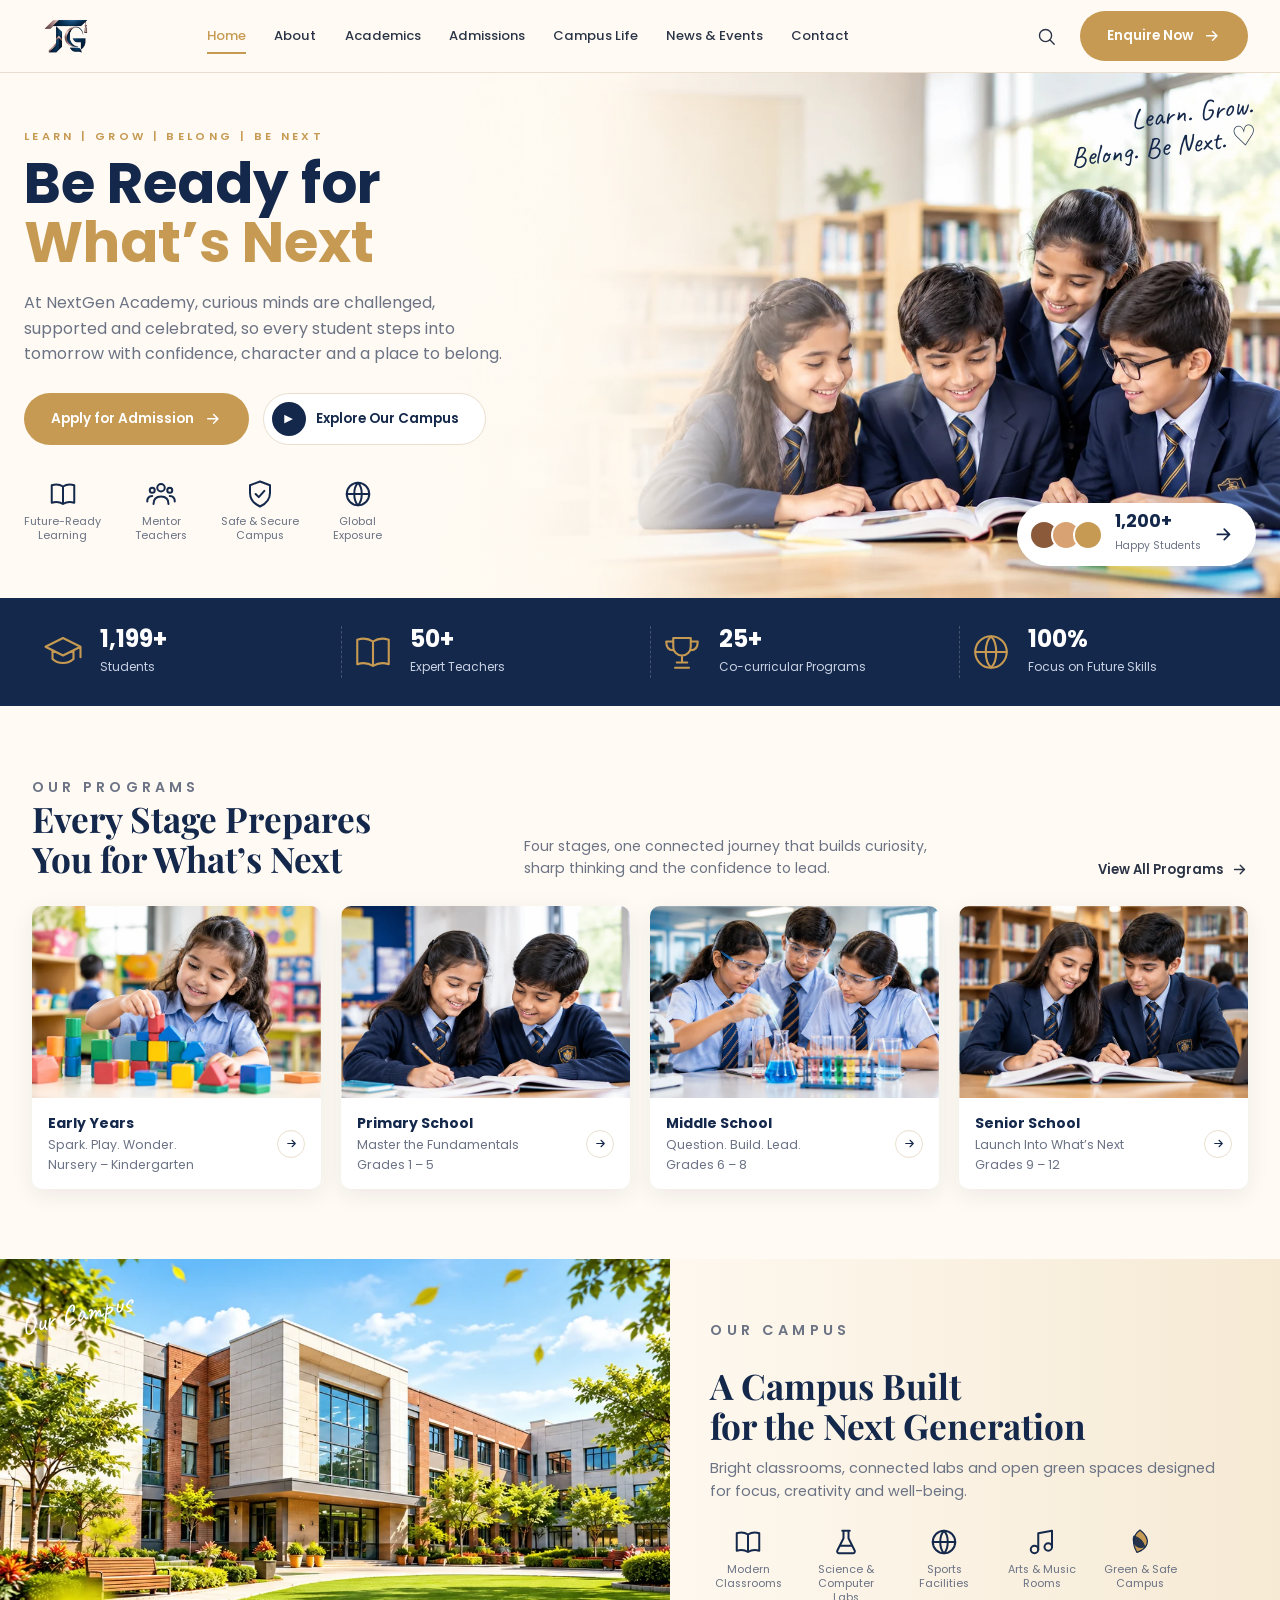
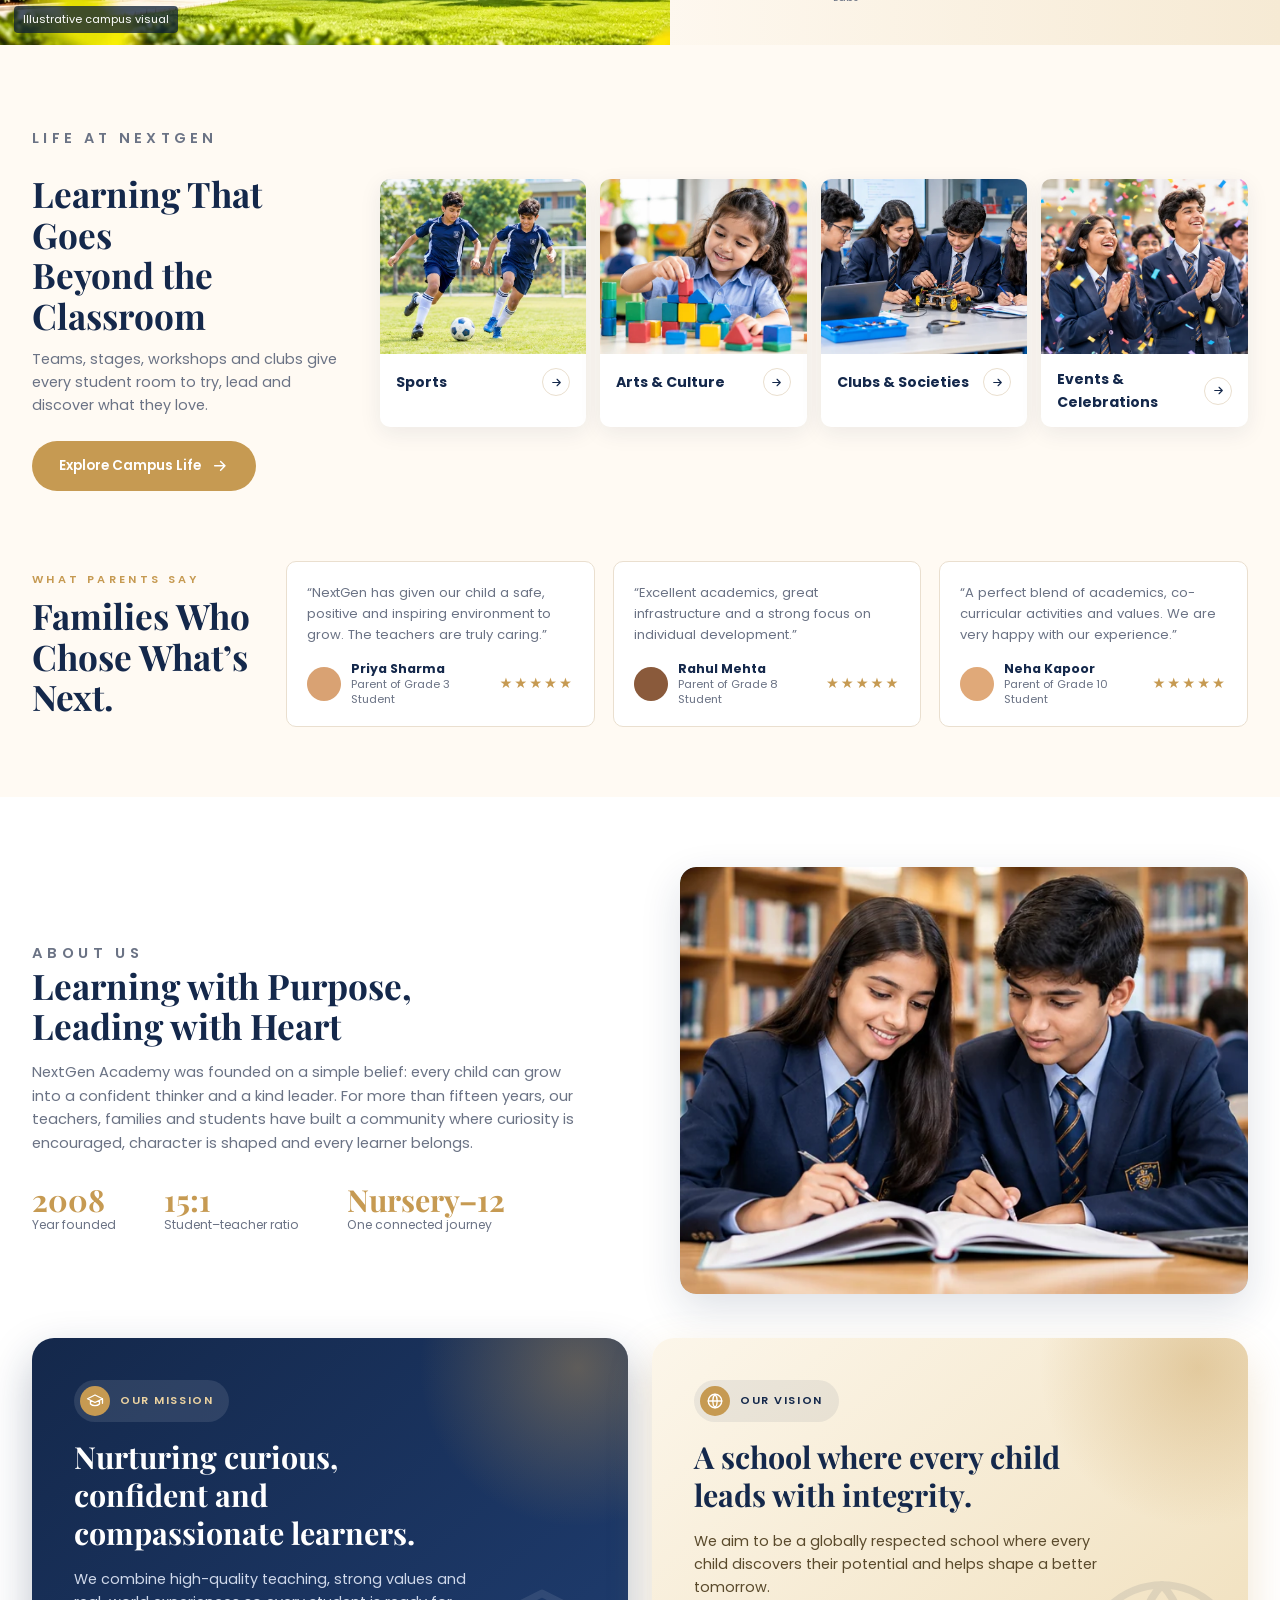
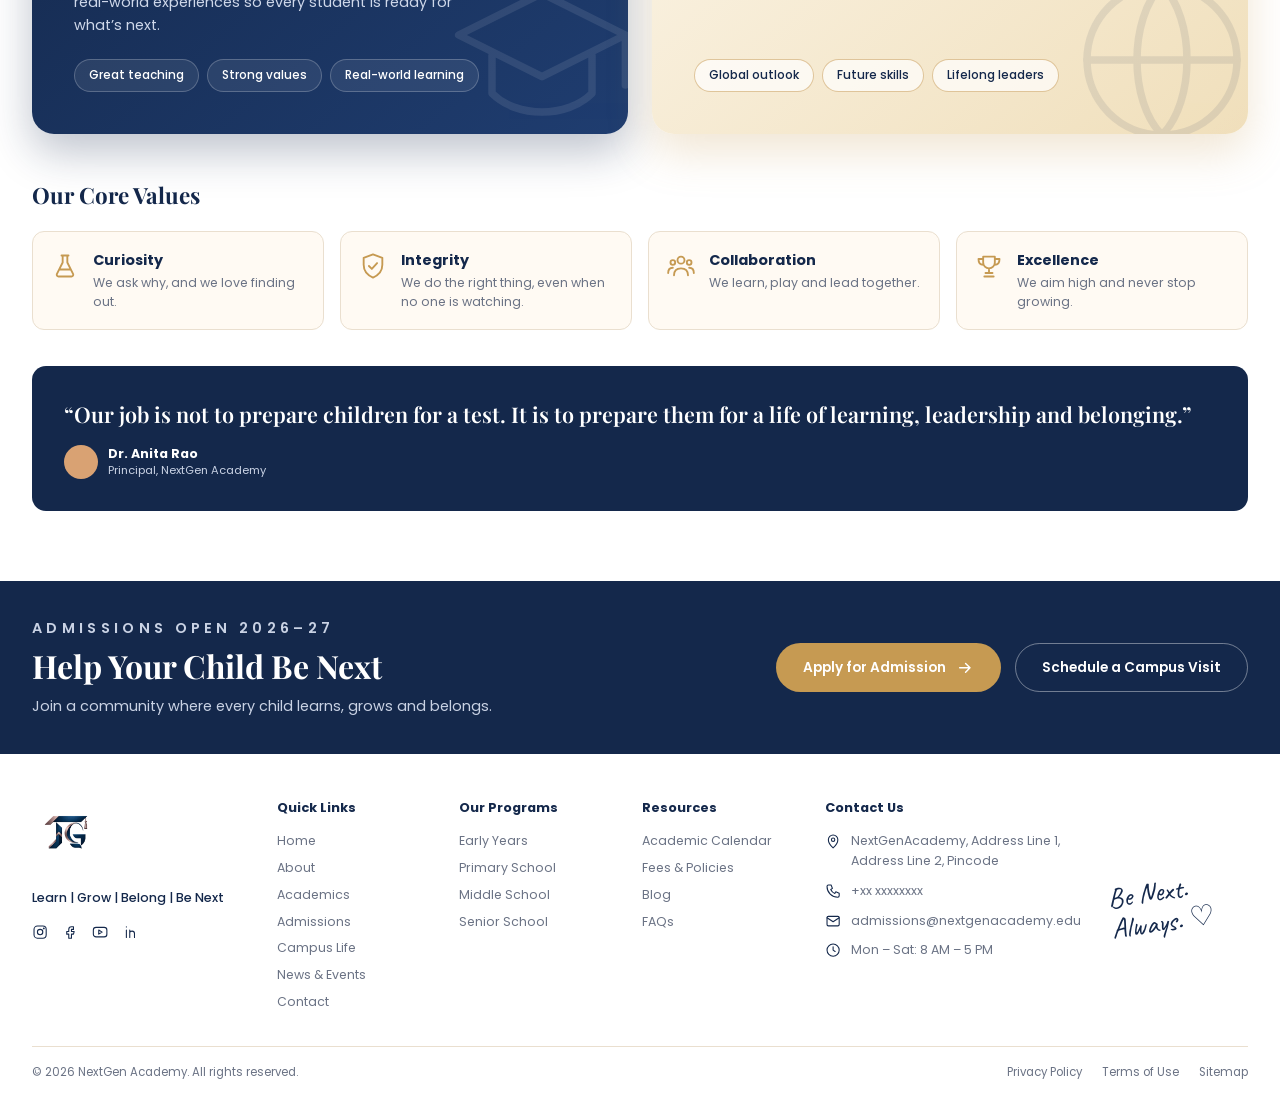
==== index.html @ 872a0e98 "new version" ====
<!DOCTYPE html>

<html lang="en">

<head>
    <meta charset="utf-8" />
    <meta content="width=device-width, initial-scale=1, viewport-fit=cover" name="viewport" />
    <title>NextGen Academy | Academic Programs & Admissions</title>
    <meta name="description"
        content="Discover NextGen Academy’s learning approach, academic programs, student activities and admissions information." />
    <meta name="robots" content="index,follow,max-image-preview:large" />
    <meta name="theme-color" content="#102849" />
    <meta property="og:type" content="website" />
    <meta property="og:title" content="NextGen Academy | Learn, Grow, Belong" />
    <meta property="og:description"
        content="Explore academic programs, campus life and admissions at NextGen Academy." />
    <meta property="og:image" content="https://nextgenacademy.pro/images/hero-school-life.webp" />
    <meta name="twitter:image" content="https://nextgenacademy.pro/images/hero-school-life.webp" />
    <meta name="twitter:card" content="summary_large_image" />
    <link rel="canonical" href="https://nextgenacademy.pro/" />
    <meta property="og:url" content="https://nextgenacademy.pro/" />
    <meta name="twitter:title" content="NextGen Academy | Academic Programs & Admissions" />
    <meta name="twitter:description" content="Explore learning, academic programs and admissions at NextGen Academy." />
    <link rel="preload" as="image" href="images/hero-school-life.webp" fetchpriority="high" />

    <link rel="icon" type="image/png" href="favicon.png" />
    <link rel="apple-touch-icon" href="apple-touch-icon.png" />
    <link
        href="https://fonts.googleapis.com/css2?family=Poppins:wght@400;500;600;700&amp;family=Playfair+Display:wght@600;700&amp;family=Caveat:wght@500&amp;display=swap"
        rel="stylesheet" />
    <link rel="stylesheet" href="assets/styles.css" />
    <script>document.documentElement.classList.add('js'); setTimeout(function () { document.documentElement.classList.add('loaded') }, 5000)</script>
    <script
        type="application/ld+json">{"@context":"https://schema.org","@type":"EducationalOrganization","name":"NextGen Academy","url":"https://nextgenacademy.pro/","logo":"https://nextgenacademy.pro/favicon.png","description":"NextGen Academy provides learning programs from early years through senior school."}</script>
</head>

<body>


    <div id="sp"></div>
    <div aria-hidden="true" id="pre">
        <div class="pl"><img src="images/brand-symbol-256.webp" alt="" width="72" height="72" /><span
                class="pb"><i></i></span></div>
    </div>
    <div aria-live="polite" id="tw"></div>
    <div class="mo" hidden="" id="mo">
        <div aria-labelledby="mt" aria-modal="true" class="md" role="dialog" tabindex="-1"><button
                aria-label="Close form" class="mx" type="button">×</button>
            <p class="eye" id="me"></p>
            <h2 class="serif" id="mt"></h2>
            <p class="msub" id="ms"></p>
            <form autocomplete="on" id="cf" novalidate="">
                <div class="fg2">
                    <div class="fld full"><label for="f-name">Parent / guardian name <i>*</i></label><input
                            autocomplete="name" id="f-name" maxlength="80" name="name" /><small class="er"
                            id="e-name"></small></div>
                    <div class="fld"><label for="f-email">Email <i>*</i></label><input autocomplete="email" id="f-email"
                            inputmode="email" maxlength="120" name="email" type="email" /><small class="er"
                            id="e-email"></small></div>
                    <div class="fld"><label for="f-phone">Phone <i>*</i></label><input autocomplete="tel" id="f-phone"
                            inputmode="tel" maxlength="20" name="phone" type="tel" /><small class="er"
                            id="e-phone"></small></div>
                    <div class="fld" data-m="admission"><label for="f-child">Child’s name <i>*</i></label><input
                            id="f-child" maxlength="80" name="child" /><small class="er" id="e-child"></small></div>
                    <div class="fld" data-m="admission"><label for="f-grade">Applying for <i>*</i></label><select
                            id="f-grade" name="grade">
                            <option value="">Select grade</option>
                            <option>Nursery</option>
                            <option>Kindergarten</option>
                            <option>Grade 1</option>
                            <option>Grade 2</option>
                            <option>Grade 3</option>
                            <option>Grade 4</option>
                            <option>Grade 5</option>
                            <option>Grade 6</option>
                            <option>Grade 7</option>
                            <option>Grade 8</option>
                            <option>Grade 9</option>
                            <option>Grade 10</option>
                            <option>Grade 11</option>
                            <option>Grade 12</option>
                        </select><small class="er" id="e-grade"></small></div>
                    <div class="fld full" data-m="enquiry"><label for="f-prog">Interested in</label><select id="f-prog"
                            name="program">
                            <option>General enquiry</option>
                            <option>Early Years</option>
                            <option>Primary School</option>
                            <option>Middle School</option>
                            <option>Senior School</option>
                        </select></div>
                    <div class="fld full"><label for="f-msg">Message <i id="mreq">*</i></label><textarea id="f-msg"
                            maxlength="600" name="message" rows="3"></textarea><small class="er" id="e-message"></small>
                    </div>
                </div>
                <div aria-hidden="true" class="hp"><label>Website<input autocomplete="off" name="website"
                            tabindex="-1" /></label></div>
                <label class="chk"><input name="consent" type="checkbox" /><span>I agree to be contacted by NextGen
                        Academy about this request.</span></label><small class="er" id="e-consent"></small>
                <button class="btn b1 sub" type="submit"><span>Send Enquiry</span><i class="spn"></i></button>
                <p class="sec-note"><svg class="i" style="width:14px;height:14px">
                        <use href="#shd"></use>
                    </svg>Your details are used only to respond to this request.</p>
            </form>
        </div>
    </div>
    <div class="mo" hidden="" id="pm">
        <div aria-labelledby="pt" aria-modal="true" class="md pmd" role="dialog" tabindex="-1"><button
                aria-label="Close details" class="mx" type="button">×</button>
            <div class="ph pv" id="pv"></div>
            <div class="pbody" id="pbd">
                <p class="eye" id="pg"></p>
                <h2 class="serif" id="pt"></h2>
                <p class="msub" id="pd" style="margin:0"></p>
                <div class="pf" id="pf"></div>
                <h4>What students learn</h4>
                <ul class="pl2" id="pl"></ul>
                <div class="pa"><button class="btn b1" id="pap" type="button">Apply for Admission</button><button
                        class="btn b2" id="pnx" type="button">Next program</button></div>
            </div>
        </div>
    </div>
    <button aria-label="Back to top" id="tt"><svg class="i">
            <use href="#ar"></use>
        </svg></button>
    <svg aria-hidden="true" height="0" style="position:absolute" width="0">
        <defs>
            <symbol id="kid" viewbox="0 0 100 110">
                <path d="M8 110c0-26 16-38 42-38s42 12 42 38z" fill="var(--u,#1b2f55)"></path>
                <path d="M38 72l12 14 12-14-6-4h-12z" fill="#fff"></path>
                <path d="M46 80h8l3 20-7 6-7-6z" fill="var(--c,#c69a52)"></path>
                <rect fill="var(--s,#d9a273)" height="16" rx="6" width="16" x="42" y="58"></rect>
                <ellipse cx="50" cy="40" fill="var(--s,#d9a273)" rx="22" ry="25"></ellipse>
                <path d="M27 40c-4-30 14-34 24-34 14 0 26 8 22 34-4-14-10-20-22-20s-18 6-24 20z"
                    fill="var(--h,#1a1410)"></path>
                <circle cx="42" cy="42" fill="#2a1a10" r="2.2"></circle>
                <circle cx="58" cy="42" fill="#2a1a10" r="2.2"></circle>
                <path d="M41 52q9 8 18 0" fill="none" stroke="#7a3b2a" stroke-linecap="round" stroke-width="2.2"></path>
            </symbol>
            <symbol id="kidg" viewbox="0 0 100 110">
                <path d="M8 110c0-26 16-38 42-38s42 12 42 38z" fill="var(--u,#1b2f55)"></path>
                <path d="M38 72l12 14 12-14-6-4h-12z" fill="#fff"></path>
                <path d="M46 80h8l3 20-7 6-7-6z" fill="var(--c,#c69a52)"></path>
                <path d="M24 30c-8 30-6 50 4 56 4-16 2-30-4-56z M76 30c8 30 6 50-4 56-4-16-2-30 4-56z"
                    fill="var(--h,#1a1410)"></path>
                <rect fill="var(--s,#d9a273)" height="16" rx="6" width="16" x="42" y="58"></rect>
                <ellipse cx="50" cy="40" fill="var(--s,#d9a273)" rx="22" ry="25"></ellipse>
                <path d="M26 42c-6-34 12-38 24-38s30 4 24 38c-2-16-10-24-24-24S28 26 26 42z" fill="var(--h,#1a1410)">
                </path>
                <circle cx="42" cy="42" fill="#2a1a10" r="2.2"></circle>
                <circle cx="58" cy="42" fill="#2a1a10" r="2.2"></circle>
                <path d="M41 52q9 8 18 0" fill="none" stroke="#7a3b2a" stroke-linecap="round" stroke-width="2.2"></path>
            </symbol>
            <symbol id="bld" viewbox="0 0 400 200">
                <rect fill="#6fa056" height="80" width="400" y="120"></rect>
                <rect fill="#efe3cc" height="100" width="340" x="30" y="40"></rect>
                <rect fill="#c9b48a" height="10" width="340" x="30" y="34"></rect>
                <g fill="#5d86a8">
                    <rect height="30" width="40" x="50" y="56"></rect>
                    <rect height="30" width="40" x="104" y="56"></rect>
                    <rect height="30" width="40" x="158" y="56"></rect>
                    <rect height="30" width="40" x="212" y="56"></rect>
                    <rect height="30" width="40" x="266" y="56"></rect>
                    <rect height="30" width="30" x="320" y="56"></rect>
                    <rect height="30" width="40" x="50" y="98"></rect>
                    <rect height="30" width="40" x="104" y="98"></rect>
                    <rect height="30" width="40" x="158" y="98"></rect>
                    <rect height="30" width="40" x="212" y="98"></rect>
                    <rect height="30" width="40" x="266" y="98"></rect>
                    <rect height="30" width="30" x="320" y="98"></rect>
                </g>
                <rect fill="#b79c68" height="6" width="340" x="30" y="140"></rect>
                <g fill="#3f7a3a">
                    <circle cx="16" cy="104" r="24"></circle>
                    <circle cx="386" cy="100" r="26"></circle>
                </g>
                <rect fill="#6b4a2b" height="30" width="6" x="13" y="110"></rect>
            </symbol>
            <symbol id="tree" viewbox="0 0 60 100">
                <rect fill="#6b4a2b" height="40" width="6" x="27" y="60"></rect>
                <circle cx="30" cy="34" fill="#3f7a3a" r="28"></circle>
                <circle cx="20" cy="44" fill="#4b8c44" r="16"></circle>
            </symbol>
            <symbol id="leaf" viewbox="0 0 40 40">
                <path d="M20 4c-8 6-12 16-4 30 12-4 22-16 4-30z" fill="#c69a52"></path>
                <path d="M12 12c6 2 12 6 14 14-8 4-18-4-14-14z" fill="#14284b" opacity=".9"></path>
            </symbol>
            <symbol id="ar" viewbox="0 0 24 24">
                <path d="M5 12h14M13 6l6 6-6 6" fill="none" stroke="currentColor" stroke-linecap="round"
                    stroke-linejoin="round" stroke-width="2"></path>
            </symbol>
            <symbol id="book" viewbox="0 0 24 24">
                <path d="M3 5c3-1 6-1 9 1v14c-3-2-6-2-9-1zM21 5c-3-1-6-1-9 1v14c3-2 6-2 9-1z"></path>
            </symbol>
            <symbol id="ppl" viewbox="0 0 24 24">
                <circle cx="12" cy="7" r="3"></circle>
                <circle cx="5" cy="9" r="2"></circle>
                <circle cx="19" cy="9" r="2"></circle>
                <path d="M6 20c0-4 2.500-6 6-6s6 2 6 6M1 18c0-3 1.500-4.500 4-4.500M23 18c0-3-1.500-4.500-4-4.500">
                </path>
            </symbol>
            <symbol id="shd" viewbox="0 0 24 24">
                <path d="M12 2l8 3v6c0 5-3.500 9-8 11-4.500-2-8-6-8-11V5z"></path>
                <path d="M8.500 12l2.500 2.500 4.500-5"></path>
            </symbol>
            <symbol id="glb" viewbox="0 0 24 24">
                <circle cx="12" cy="12" r="9"></circle>
                <path d="M3 12h18M12 3c-4 4-4 14 0 18M12 3c4 4 4 14 0 18"></path>
            </symbol>
            <symbol id="cap" viewbox="0 0 24 24">
                <path d="M2 9l10-5 10 5-10 5zM6 11.500V16c3 3 9 3 12 0v-4.500M22 9v6"></path>
            </symbol>
            <symbol id="cup" viewbox="0 0 24 24">
                <path d="M7 4h10v5a5 5 0 01-10 0zM7 6H3c0 4 2 5 4 5M17 6h4c0 4-2 5-4 5M12 14v4M8 21h8M9 18h6"></path>
            </symbol>
            <symbol id="flask" viewbox="0 0 24 24">
                <path d="M9 3h6M10 3v6l-5 10a1.500 1.500 0 001.400 2h11.200a1.500 1.500 0 001.400-2L14 9V3M7.500 15h9">
                </path>
            </symbol>
            <symbol id="note" viewbox="0 0 24 24">
                <path d="M9 18V5l11-2v13"></path>
                <circle cx="6" cy="18" r="3"></circle>
                <circle cx="17" cy="16" r="3"></circle>
            </symbol>
            <symbol id="pin" viewbox="0 0 24 24">
                <path d="M12 22s7-6 7-12a7 7 0 00-14 0c0 6 7 12 7 12z"></path>
                <circle cx="12" cy="10" r="2.500"></circle>
            </symbol>
            <symbol id="ph" viewbox="0 0 24 24">
                <path d="M5 3h4l2 5-2.500 1.500a11 11 0 006 6L16 13l5 2v4a2 2 0 01-2 2A16 16 0 013 5a2 2 0 012-2z">
                </path>
            </symbol>
            <symbol id="ml" viewbox="0 0 24 24">
                <rect height="14" rx="2" width="18" x="3" y="5"></rect>
                <path d="M3 7l9 6 9-6"></path>
            </symbol>
            <symbol id="clk" viewbox="0 0 24 24">
                <circle cx="12" cy="12" r="9"></circle>
                <path d="M12 7v5l3 2"></path>
            </symbol>
            <symbol id="srch" viewbox="0 0 24 24">
                <circle cx="11" cy="11" r="7"></circle>
                <path d="M21 21l-5-5"></path>
            </symbol>
            <symbol id="menu" viewbox="0 0 24 24">
                <path d="M4 6h16M4 12h16M4 18h16"></path>
            </symbol>
            <symbol id="ig" viewbox="0 0 24 24">
                <rect height="18" rx="5" width="18" x="3" y="3"></rect>
                <circle cx="12" cy="12" r="4"></circle>
                <circle cx="17.500" cy="6.500" r=".6"></circle>
            </symbol>
            <symbol id="fbk" viewbox="0 0 24 24">
                <path d="M14 8h3V4h-3a4 4 0 00-4 4v3H7v4h3v6h4v-6h3l1-4h-4V8z"></path>
            </symbol>
            <symbol id="yt" viewbox="0 0 24 24">
                <rect height="14" rx="4" width="20" x="2" y="5"></rect>
                <path d="M10 9l5 3-5 3z"></path>
            </symbol>
            <symbol id="lin" viewbox="0 0 24 24">
                <path d="M5 9v11M5 4v.5M10 20V9m0 4c0-3 7-4 7 1v6"></path>
            </symbol>
        </defs>
    </svg>
    <header class="h">
        <div class="w">
            <a class="logo brand-logo" href="#" aria-label="NextGen Academy home"><img
                    src="images/brand-symbol-256.webp" width="72" height="70" alt="NextGen Academy symbol"
                    decoding="async" /></a>
            <nav id="nav"><a class="on" href="#">Home</a><a href="#about">About</a><a href="#programs">Academics</a><a
                    href="#cta">Admissions</a><a href="#campus">Campus Life</a><a href="#life">News &amp; Events</a><a
                    href="#footer">Contact</a></nav>
            <svg class="i" style="margin-left:auto">
                <use href="#srch"></use>
            </svg>
            <a class="btn b1" href="#cta">Enquire Now <svg class="i" height="14" width="14">
                    <use href="#ar"></use>
                </svg></a>
            <button aria-label="Menu" class="burger"
                onclick="document.getElementById('nav').classList.toggle('open')"><svg class="i"
                    style="width:28px;height:28px">
                    <use href="#menu"></use>
                </svg></button>
        </div>
    </header>
    <section class="hero">
        <div class="w">
            <div class="hc">
                <p class="eye" style="letter-spacing:.3em">Learn | Grow | Belong | Be Next</p>
                <h1>Be Ready for <span>What’s Next</span></h1>
                <p class="l">At NextGen Academy, curious minds are challenged, supported and celebrated, so every
                    student steps into tomorrow with confidence, character and a place to belong.</p>
                <div class="cta"><a class="btn b1" href="#cta">Apply for Admission <svg class="i" height="14"
                            width="14">
                            <use href="#ar"></use>
                        </svg></a><a class="btn b2" href="#campus" style="padding:8px 26px 8px 8px"><span
                            class="play">▶</span>Explore Our Campus</a></div>
                <div class="feat">
                    <div><svg class="i">
                            <use href="#book"></use>
                        </svg>Future-Ready<br />Learning</div>
                    <div><svg class="i">
                            <use href="#ppl"></use>
                        </svg>Mentor<br />Teachers</div>
                    <div><svg class="i">
                            <use href="#shd"></use>
                        </svg>Safe &amp; Secure<br />Campus</div>
                    <div><svg class="i">
                            <use href="#glb"></use>
                        </svg>Global<br />Exposure</div>
                </div>
            </div>
        </div>
        <div class="hv">
            <picture><source media="(max-width: 860px)" srcset="images/hero-school-life-mobile.webp" type="image/webp" /><img class="art generated-photo hero-image-placeholder" src="images/hero-school-life.webp"
                alt="Students learning together in a bright classroom" width="1600" height="900" loading="eager"
                fetchpriority="high" decoding="async" /></picture>
            <div class="hand">Learn. Grow.<br />Belong. Be Next. ♡</div>
            <div class="badge">
                <div class="av"><i></i><i></i><i></i></div>
                <div><b>1,200+</b><small>Happy Students</small></div><svg class="i" height="14" style="color:var(--n)"
                    width="14">
                    <use href="#ar"></use>
                </svg>
            </div>
        </div>
    </section>
    <div class="stats">
        <div class="w">
            <div><svg class="i" style="stroke-width:1.2">
                    <use href="#cap"></use>
                </svg><span><b>1,200+</b><small>Students</small></span></div>
            <div><svg class="i" style="stroke-width:1.2">
                    <use href="#book"></use>
                </svg><span><b>50+</b><small>Expert Teachers</small></span></div>
            <div><svg class="i" style="stroke-width:1.2">
                    <use href="#cup"></use>
                </svg><span><b>25+</b><small>Co-curricular Programs</small></span></div>
            <div><svg class="i" style="stroke-width:1.2">
                    <use href="#glb"></use>
                </svg><span><b>100%</b><small>Focus on Future Skills</small></span></div>
        </div>
    </div>
    <section id="programs">
        <div class="w">
            <div class="head">
                <div>
                    <p class="eye">Our Programs</p>
                    <h2 class="serif">Every Stage Prepares<br />You for What’s Next</h2>
                </div>
                <p>Four stages, one connected journey that builds curiosity, sharp thinking and the confidence to lead.
                </p><a href="#">View All Programs <svg class="i" height="14" width="14">
                        <use href="#ar"></use>
                    </svg></a>
            </div>
            <div class="grid4">
                <a class="card" href="#">
                    <div class="ph" style="--g:#f0dfc0"><img class="generated-photo" src="images/early-years.webp"
                            alt="Young student exploring colourful learning materials in an early-years classroom"
                            width="758" height="504" loading="lazy" decoding="async" /></div>
                    <div class="tx"><span><b>Early Years</b>Spark. Play. Wonder.<br />Nursery – Kindergarten</span><i
                            class="arr"><svg class="i">
                                <use href="#ar"></use>
                            </svg></i></div>
                </a>
                <a class="card" href="#">
                    <div class="ph" style="--g:#e8d6b3"><img class="generated-photo" src="images/primary-school.webp"
                            alt="Primary school students reading and learning together" width="758" height="504"
                            loading="lazy" decoding="async" /></div>
                    <div class="tx"><span><b>Primary School</b>Master the Fundamentals<br />Grades 1 – 5</span><i
                            class="arr"><svg class="i">
                                <use href="#ar"></use>
                            </svg></i></div>
                </a>
                <a class="card" href="#">
                    <div class="ph" style="--g:#efe6d6"><img class="generated-photo" src="images/middle-school.webp"
                            alt="Middle school students working together on a science experiment" width="758"
                            height="504" loading="lazy" decoding="async" /></div>
                    <div class="tx"><span><b>Middle School</b>Question. Build. Lead.<br />Grades 6 – 8</span><i
                            class="arr"><svg class="i">
                                <use href="#ar"></use>
                            </svg></i></div>
                </a>
                <a class="card" href="#">
                    <div class="ph" style="--g:#cfe0d6"><img class="generated-photo" src="images/senior-school.webp"
                            alt="Senior students studying together in the school library" width="758" height="504"
                            loading="lazy" decoding="async" /></div>
                    <div class="tx"><span><b>Senior School</b>Launch Into What’s Next<br />Grades 9 – 12</span><i
                            class="arr"><svg class="i">
                                <use href="#ar"></use>
                            </svg></i></div>
                </a>
            </div>
        </div>
    </section>
    <section class="campus" id="campus">
        <div class="w">
            <div class="cv"><img class="generated-photo campus-photo" src="images/campus-building.webp"
                    alt="Illustration of a compact two-storey school campus with a green courtyard and trees"
                    width="1080" height="793" loading="lazy" decoding="async" />
                <div class="hand">Our Campus</div><span class="campus-disclaimer">Illustrative campus visual</span>
            </div>
            <div class="ct sec">
                <p class="eye">Our Campus</p>
                <h2 class="serif">A Campus Built<br />for the Next Generation</h2>
                <p>Bright classrooms, connected labs and open green spaces designed for focus, creativity and
                    well-being.</p>
                <div class="ic">
                    <div><svg class="i">
                            <use href="#book"></use>
                        </svg>Modern Classrooms</div>
                    <div><svg class="i">
                            <use href="#flask"></use>
                        </svg>Science &amp; Computer Labs</div>
                    <div><svg class="i">
                            <use href="#glb"></use>
                        </svg>Sports Facilities</div>
                    <div><svg class="i">
                            <use href="#note"></use>
                        </svg>Arts &amp; Music Rooms</div>
                    <div><svg class="i">
                            <use href="#leaf"></use>
                        </svg>Green &amp; Safe Campus</div>
                </div>
            </div>
        </div>
    </section>
    <section class="life" id="life">
        <div class="w">
            <div class="sec">
                <p class="eye">Life at NextGen</p>
                <h2 class="serif">Learning That Goes<br />Beyond the Classroom</h2>
                <p>Teams, stages, workshops and clubs give every student room to try, lead and discover what they love.
                </p><a class="btn b1" href="#">Explore Campus Life <svg class="i" height="14" width="14">
                        <use href="#ar"></use>
                    </svg></a>
            </div>
            <div class="grid4">
                <a class="card" href="#">
                    <div class="ph" style="--g:#d8c3a0"><img class="generated-photo" src="images/sports-recreation.webp"
                            alt="Students playing football on a green sports field" width="758" height="504"
                            loading="lazy" decoding="async" /></div>
                    <div class="tx"><b>Sports</b><i class="arr"><svg class="i">
                                <use href="#ar"></use>
                            </svg></i></div>
                </a>
                <a class="card" href="#">
                    <div class="ph" style="--g:#e9d9bd"><img class="generated-photo" src="images/arts-culture.webp"
                            alt="Young student creating colorful artwork in a creative classroom" width="758"
                            height="504" loading="lazy" decoding="async" /></div>
                    <div class="tx"><b>Arts &amp; Culture</b><i class="arr"><svg class="i">
                                <use href="#ar"></use>
                            </svg></i></div>
                </a>
                <a class="card" href="#">
                    <div class="ph" style="--g:#bfc9d0"><img class="generated-photo" src="images/clubs-societies.webp"
                            alt="Students collaborating in a school club activity" width="758" height="504"
                            loading="lazy" decoding="async" /></div>
                    <div class="tx"><b>Clubs &amp; Societies</b><i class="arr"><svg class="i">
                                <use href="#ar"></use>
                            </svg></i></div>
                </a>
                <a class="card" href="#">
                    <div class="ph" style="--g:#c0508a"><img class="generated-photo" src="images/school-events.webp"
                            alt="Students celebrating a school event together" width="758" height="504" loading="lazy"
                            decoding="async" /></div>
                    <div class="tx"><b>Events &amp; Celebrations</b><i class="arr"><svg class="i">
                                <use href="#ar"></use>
                            </svg></i></div>
                </a>
            </div>
        </div>
    </section>
    <section class="test" style="padding-top:0">
        <div class="w">
            <div class="sec">
                <p class="eye">What Parents Say</p>
                <h2 class="serif">Families Who<br />Chose What’s Next.</h2>
            </div>
            <div class="tg">
                <div class="q">
                    <p>“NextGen has given our child a safe, positive and inspiring environment to grow. The teachers are
                        truly caring.”</p>
                    <div class="who"><i></i><span><b>Priya Sharma</b>Parent of Grade 3 Student</span><span
                            class="stars">★★★★★</span></div>
                </div>
                <div class="q">
                    <p>“Excellent academics, great infrastructure and a strong focus on individual development.”</p>
                    <div class="who"><i style="background:#8a5a3b"></i><span><b>Rahul Mehta</b>Parent of Grade 8
                            Student</span><span class="stars">★★★★★</span></div>
                </div>
                <div class="q">
                    <p>“A perfect blend of academics, co-curricular activities and values. We are very happy with our
                        experience.”</p>
                    <div class="who"><i style="background:#e0a979"></i><span><b>Neha Kapoor</b>Parent of Grade 10
                            Student</span><span class="stars">★★★★★</span></div>
                </div>
            </div>
        </div>
    </section>
    <section class="about" id="about">
        <div class="w">
            <div class="ab-top">
                <div class="sec">
                    <p class="eye">About Us</p>
                    <h2 class="serif">Learning with Purpose,<br />Leading with Heart</h2>
                    <p>NextGen Academy was founded on a simple belief: every child can grow into a confident thinker and
                        a kind leader. For more than fifteen years, our teachers, families and students have built a
                        community where curiosity is encouraged, character is shaped and every learner belongs.</p>
                    <div class="facts">
                        <div><b>2008</b>Year founded</div>
                        <div><b>15:1</b>Student–teacher ratio</div>
                        <div><b>Nursery–12</b>One connected journey</div>
                    </div>
                </div>
                <div class="ph ab-img" style="--g:#cfe5f2"><img class="generated-photo about-photo"
                        src="images/about-students.webp" alt="Students smiling together on campus" width="768"
                        height="512" loading="lazy" decoding="async" /></div>
            </div>
            <div class="mv">
                <div class="mvc mis"><svg class="i wm">
                        <use href="#cap"></use>
                    </svg><span class="tg"><svg class="i">
                            <use href="#cap"></use>
                        </svg>Our Mission</span>
                    <h3 class="serif">Nurturing curious, confident and compassionate learners.</h3>
                    <p>We combine high-quality teaching, strong values and real-world experiences so every student is
                        ready for what’s next.</p>
                    <ul class="chp">
                        <li>Great teaching</li>
                        <li>Strong values</li>
                        <li>Real-world learning</li>
                    </ul>
                </div>
                <div class="mvc vis"><svg class="i wm">
                        <use href="#glb"></use>
                    </svg><span class="tg"><svg class="i">
                            <use href="#glb"></use>
                        </svg>Our Vision</span>
                    <h3 class="serif">A school where every child leads with integrity.</h3>
                    <p>We aim to be a globally respected school where every child discovers their potential and helps
                        shape a better tomorrow.</p>
                    <ul class="chp">
                        <li>Global outlook</li>
                        <li>Future skills</li>
                        <li>Lifelong leaders</li>
                    </ul>
                </div>
            </div>
            <h3 class="serif ab-h">Our Core Values</h3>
            <div class="vals">
                <div class="val"><svg class="i">
                        <use href="#flask"></use>
                    </svg><span><b>Curiosity</b>We ask why, and we love finding out.</span></div>
                <div class="val"><svg class="i">
                        <use href="#shd"></use>
                    </svg><span><b>Integrity</b>We do the right thing, even when no one is watching.</span></div>
                <div class="val"><svg class="i">
                        <use href="#ppl"></use>
                    </svg><span><b>Collaboration</b>We learn, play and lead together.</span></div>
                <div class="val"><svg class="i">
                        <use href="#cup"></use>
                    </svg><span><b>Excellence</b>We aim high and never stop growing.</span></div>
            </div>
            <div class="pq">
                <p>“Our job is not to prepare children for a test. It is to prepare them for a life of learning,
                    leadership and belonging.”</p>
                <div class="who"><i></i><span><b>Dr. Anita Rao</b>Principal, NextGen Academy</span></div>
            </div>
        </div>
    </section>
    <div class="adm" id="cta">
        <div class="w">
            <div>
                <p class="eye" style="margin:0">Admissions Open 2026–27</p>
                <h2 class="serif">Help Your Child Be Next</h2>
                <p>Join a community where every child learns, grows and belongs.</p>
            </div>
            <div class="cta"><a class="btn b1" href="#">Apply for Admission <svg class="i" height="14" width="14">
                        <use href="#ar"></use>
                    </svg></a><a class="btn b3" href="#">Schedule a Campus Visit</a></div>
        </div>
    </div>
    <footer id="footer">
        <div class="w">
            <div class="fg">
                <div><a class="logo brand-logo" href="#" aria-label="NextGen Academy home"><img
                            src="images/brand-symbol-256.webp" width="72" height="70" alt="NextGen Academy symbol"
                            decoding="async" /></a>
                    <p style="color:var(--n);margin:16px 0 0;font-weight:500">Learn | Grow | Belong | Be Next</p>
                    <div class="soc"><svg class="i">
                            <use href="#ig"></use>
                        </svg><svg class="i">
                            <use href="#fbk"></use>
                        </svg><svg class="i">
                            <use href="#yt"></use>
                        </svg><svg class="i">
                            <use href="#lin"></use>
                        </svg></div>
                </div>
                <div>
                    <h4>Quick Links</h4>
                    <ul>
                        <li><a href="#">Home</a></li>
                        <li><a href="#about">About</a></li>
                        <li><a href="#">Academics</a></li>
                        <li><a href="#">Admissions</a></li>
                        <li><a href="#">Campus Life</a></li>
                        <li><a href="#">News &amp; Events</a></li>
                        <li><a href="#">Contact</a></li>
                    </ul>
                </div>
                <div>
                    <h4>Our Programs</h4>
                    <ul>
                        <li><a href="#">Early Years</a></li>
                        <li><a href="#">Primary School</a></li>
                        <li><a href="#">Middle School</a></li>
                        <li><a href="#">Senior School</a></li>
                    </ul>
                </div>
                <div>
                    <h4>Resources</h4>
                    <ul>
                        <li><a href="#">Academic Calendar</a></li>
                        <li><a href="#">Fees &amp; Policies</a></li>
                        <li><a href="#">Blog</a></li>
                        <li><a href="#">FAQs</a></li>
                    </ul>
                </div>
                <div>
                    <h4>Contact Us</h4>
                    <div class="ci"><svg class="i">
                            <use href="#pin"></use>
                        </svg>NextGenAcademy, Address Line 1, Address Line 2, Pincode</div>
                    <div class="ci"><svg class="i">
                            <use href="#ph"></use>
                        </svg>+xx xxxxxxxx</div>
                    <div class="ci"><svg class="i">
                            <use href="#ml"></use>
                        </svg>admissions@nextgenacademy.edu</div>
                    <div class="ci"><svg class="i">
                            <use href="#clk"></use>
                        </svg>Mon – Sat: 8 AM – 5 PM</div>
                </div>
                <div class="hand" style="transform:rotate(-8deg);color:var(--n);align-self:center">Be Next.<br />Always.
                    ♡</div>
            </div>
            <div class="fb"><span>© 2026 NextGen Academy. All rights reserved.</span><span><a href="#">Privacy
                        Policy</a><a href="#">Terms of Use</a><a href="sitemap.xml">Sitemap</a></span></div>
        </div>
    </footer>
    
    
    
    
<script src="assets/site.js" defer></script>
</body>

</html>
---- assets/styles.css ----
:root {
            --p: #c69a52;
            --pd: #a87e3a;
            --n: #14284b;
            --bg: #fffaf3;
            --t: #2b3446;
            --m: #6b7385;
            --card: #fff;
            --line: #eadfcf;
            color-scheme: light;
            box-sizing: border-box;
            padding-top: env(safe-area-inset-top, 0px);
            padding-bottom: env(safe-area-inset-bottom, 0px)
        }

        *,
        *:before,
        *:after {
            box-sizing: inherit
        }

        html {
            scroll-behavior: smooth;
            scroll-padding-top: 90px
        }

        body {
            margin: 0;
            font: 400 clamp(14px, .9vw + 11px, 16px)/1.6 Poppins, system-ui, sans-serif;
            color: var(--t);
            background: var(--bg)
        }

        a {
            color: inherit;
            text-decoration: none
        }

        :focus-visible {
            outline: 2px solid var(--p);
            outline-offset: 3px
        }

        .w {
            width: min(1560px, 100% - clamp(32px, 5vw, 112px));
            margin-inline: auto
        }

        .serif {
            font-family: 'Playfair Display', Georgia, serif;
            color: var(--n)
        }

        .eye {
            font-size: .7rem;
            letter-spacing: .3em;
            text-transform: uppercase;
            color: var(--p);
            font-weight: 600;
            margin: 0 0 8px
        }

        .hand {
            font-family: Caveat, cursive;
            font-size: clamp(1.2rem, 2.2vw, 1.9rem);
            line-height: 1.1
        }

        svg.i {
            width: 1.3em;
            height: 1.3em;
            fill: none;
            stroke: currentColor;
            stroke-width: 1.6;
            stroke-linecap: round;
            stroke-linejoin: round;
            flex: none
        }

        .btn {
            display: inline-flex;
            align-items: center;
            gap: 10px;
            padding: 13px 26px;
            border-radius: 99px;
            font-weight: 600;
            font-size: .85rem;
            border: 1.5px solid transparent;
            cursor: pointer;
            transition: .2s
        }

        .b1 {
            background: var(--p);
            color: #fff
        }

        .b1:hover {
            background: var(--pd)
        }

        .b2 {
            border-color: var(--line);
            background: var(--card);
            color: var(--n)
        }

        .b3 {
            border-color: rgba(255, 255, 255, .4);
            color: #fff
        }

        /* topbar */
        .top {
            background: var(--n);
            color: #fff;
            font-size: .75rem
        }

        .top .w {
            display: flex;
            justify-content: space-between;
            align-items: center;
            gap: 16px;
            padding: 8px 0
        }

        .top .c {
            margin-inline: auto;
            display: flex;
            gap: 14px;
            align-items: center
        }

        .top .c a {
            background: #fff;
            color: var(--n);
            padding: 3px 14px;
            border-radius: 99px;
            font-weight: 600
        }

        .top .r {
            display: flex;
            gap: 18px
        }

        @media(max-width:800px) {
            .top .r {
                display: none
            }
        }

        /* header */
        header.h {
            position: sticky;
            top: 0;
            z-index: 20;
            background: var(--bg);
            border-bottom: 1px solid var(--line)
        }

        header.h .w {
            display: flex;
            align-items: center;
            gap: 24px;
            height: 72px
        }

        .logo {
            display: flex;
            align-items: center;
            gap: 10px;
            line-height: 1.1
        }

        .logo img {
            height: auto;
            width: 56px;
            display: block
        }

        .logo b {
            font: 700 1.45rem/1 "Playfair Display", Georgia, serif;
            color: var(--n);
            display: block;
            letter-spacing: -.01em
        }

        .logo em {
            font-style: normal;
            color: #b9806a
        }

        .logo small {
            font-size: .6rem;
            color: var(--n);
            letter-spacing: .5em;
            margin-top: 4px;
            display: block
        }

        nav {
            display: flex;
            gap: clamp(14px, 2.2vw, 32px);
            margin-inline: auto;
            font-size: .82rem;
            font-weight: 500
        }

        nav a {
            padding: 6px 0;
            border-bottom: 2px solid transparent
        }

        nav a:hover,
        nav a.on {
            color: var(--p);
            border-color: var(--p)
        }

        .burger {
            display: none;
            background: none;
            border: 0;
            color: var(--t);
            margin-left: auto
        }

        @media(max-width:980px) {
            .burger {
                display: block
            }

            nav {
                display: none;
                position: absolute;
                top: 100%;
                left: 0;
                right: 0;
                background: var(--bg);
                flex-direction: column;
                padding: 16px 20px;
                gap: 4px;
                border-bottom: 1px solid var(--line)
            }

            nav.open {
                display: flex
            }

            header.h .btn {
                display: none
            }
        }

        /* hero */
        .hero {
            position: relative;
            overflow: hidden;
            background: var(--bg);
            display: flow-root;
            padding: 0
        }

        .hero .w {
            position: relative;
            z-index: 2;
            display: flex;
            align-items: center;
            min-height: 0;
            padding-block: 48px
        }

        .hc {
            max-width: 600px
        }

        .hero h1 {
            font-size: clamp(2.4rem, 5.4vw, 4.1rem);
            line-height: 1.05;
            margin: 0 0 18px;
            color: var(--n);
            font-weight: 700
        }

        .hero h1 span {
            color: var(--p);
            display: block
        }

        .hero p.l {
            max-width: 440px;
            color: var(--m);
            margin: 0 0 26px
        }

        .cta {
            display: flex;
            flex-wrap: wrap;
            gap: 14px;
            margin-bottom: 34px
        }

        .play {
            width: 34px;
            height: 34px;
            border-radius: 50%;
            background: var(--n);
            color: #fff;
            display: grid;
            place-items: center;
            font-size: .7rem
        }

        .feat {
            display: flex;
            flex-wrap: wrap;
            gap: clamp(14px, 3vw, 34px)
        }

        .feat div {
            text-align: center;
            font-size: .68rem;
            color: var(--m);
            line-height: 1.3;
            display: flex;
            flex-direction: column;
            align-items: center;
            gap: 6px
        }

        .feat svg {
            width: 30px;
            height: 30px;
            color: var(--n)
        }

        .hv {
            --hr: max(24px, calc((100vw - 1560px)/2));
            position: absolute;
            top: 0;
            right: 0;
            bottom: 0;
            width: min(62%, 1000px);
            z-index: 1
        }

        .hv .art {
            position: absolute;
            inset: 0;
            width: 100%;
            height: 100%;
            display: block;
            -webkit-mask-image: linear-gradient(90deg, transparent 0, #000 42%);
            mask-image: linear-gradient(90deg, transparent 0, #000 42%)
        }

        .hv .hand {
            position: absolute;
            top: 28px;
            right: var(--hr);
            transform: rotate(-7deg);
            color: var(--n);
            text-align: right;
            z-index: 2
        }

        .badge {
            position: absolute;
            right: var(--hr);
            bottom: 32px;
            background: var(--card);
            border-radius: 99px;
            padding: 10px 22px 10px 12px;
            display: flex;
            align-items: center;
            gap: 12px;
            box-shadow: 0 10px 30px rgba(20, 40, 75, .18);
            z-index: 2
        }

        .av {
            display: flex
        }

        .av i {
            width: 30px;
            height: 30px;
            border-radius: 50%;
            border: 2px solid #fff;
            margin-left: -8px;
            background: var(--p)
        }

        .av i:first-child {
            margin: 0;
            background: #8a5a3b
        }

        .av i:nth-child(2) {
            background: #d9a273
        }

        .badge b {
            font-size: 1.1rem;
            color: var(--n);
            display: block;
            line-height: 1
        }

        .badge small {
            font-size: .65rem;
            color: var(--m)
        }

        .art * {
            transform-box: fill-box
        }

        @media(min-width:1760px) {
            .hero .w {
                min-height: 0
            }
        }

        .cl {
            animation: dr 34s ease-in-out infinite alternate
        }

        .c2 {
            animation-duration: 46s;
            animation-direction: alternate-reverse
        }

        @keyframes dr {
            to {
                transform: translateX(90px)
            }
        }

        .sun {
            animation: pu 6s ease-in-out infinite alternate
        }

        @keyframes pu {
            from {
                opacity: .6
            }

            to {
                opacity: 1
            }
        }

        .sw {
            transform-origin: 50% 100%;
            animation: sy 6s ease-in-out infinite alternate
        }

        .s2 {
            animation-duration: 7.5s;
            animation-delay: -2s
        }

        @keyframes sy {
            from {
                transform: rotate(-1.8deg)
            }

            to {
                transform: rotate(1.8deg)
            }
        }

        .bb {
            animation: bo 3.4s ease-in-out infinite alternate
        }

        .b2 {
            animation-duration: 4s;
            animation-delay: -1s
        }

        .b3 {
            animation-duration: 3.8s;
            animation-delay: -2s
        }

        @keyframes bo {
            to {
                transform: translateY(-6px)
            }
        }

        .fl {
            animation: fa 16s linear infinite;
            opacity: 0
        }

        .f2 {
            animation-delay: -6s;
            animation-duration: 19s
        }

        .f3 {
            animation-delay: -11s;
            animation-duration: 22s
        }

        @keyframes fa {
            0% {
                transform: translate(0, -30px) rotate(0);
                opacity: 0
            }

            10% {
                opacity: .9
            }

            90% {
                opacity: .9
            }

            100% {
                transform: translate(-90px, 500px) rotate(300deg);
                opacity: 0
            }
        }

        .paused .art * {
            animation-play-state: paused
        }

        @media(prefers-reduced-motion:reduce) {
            .art * {
                animation: none !important
            }
        }

        @media(max-width:860px) {
            .hero .w {
                min-height: 0;
                padding-block: 36px 8px
            }

            .hv {
                position: relative;
                right: 0;
                width: 100%;
                height: 360px
            }

            .hv .art {
                -webkit-mask-image: linear-gradient(180deg, transparent 0, #000 30%);
                mask-image: linear-gradient(180deg, transparent 0, #000 30%)
            }

            .hv .hand {
                display: none
            }

            .badge {
                right: 20px
            }
        }

        /* stats */
        .stats {
            background: var(--n);
            color: #fff
        }

        .stats .w {
            display: grid;
            grid-template-columns: repeat(4, 1fr);
            gap: 20px;
            padding: 28px 0
        }

        .stats div {
            display: flex;
            align-items: center;
            gap: 16px;
            padding-inline: 10px
        }

        .stats div+div {
            border-left: 1px dashed rgba(255, 255, 255, .2)
        }

        .stats svg {
            width: 42px;
            height: 42px;
            color: var(--p)
        }

        .stats b {
            font-size: 1.5rem;
            display: block;
            line-height: 1.1
        }

        .stats small {
            font-size: .75rem;
            color: #c9d2e4
        }

        @media(max-width:800px) {
            .stats .w {
                grid-template-columns: 1fr 1fr
            }

            .stats div:nth-child(3) {
                border-left: 0
            }
        }

        /* sections */
        section {
            padding: clamp(40px, 6vw, 70px) 0
        }

        .head {
            display: flex;
            justify-content: space-between;
            align-items: flex-end;
            gap: 24px;
            flex-wrap: wrap;
            margin-bottom: 26px
        }

        .head h2,
        .sec h2 {
            font-size: clamp(1.6rem, 3vw, 2.2rem);
            line-height: 1.15;
            margin: 0
        }

        .head p {
            max-width: 420px;
            color: var(--m);
            margin: 0;
            font-size: .88rem
        }

        .head a {
            font-weight: 600;
            font-size: .82rem;
            display: flex;
            gap: 8px;
            align-items: center
        }

        .grid4 {
            display: grid;
            grid-template-columns: repeat(auto-fit, minmax(220px, 1fr));
            gap: 20px
        }

        .card {
            background: var(--card);
            border-radius: 10px;
            overflow: hidden;
            box-shadow: 0 6px 22px rgba(20, 40, 75, .08);
            display: block
        }

        .card .ph {
            aspect-ratio: 16/10
        }

        .card .tx {
            padding: 14px 16px;
            display: flex;
            justify-content: space-between;
            align-items: center;
            gap: 10px;
            font-size: .78rem;
            color: var(--m)
        }

        .card b {
            display: block;
            color: var(--n);
            font-size: .88rem
        }

        .arr {
            width: 28px;
            height: 28px;
            border: 1px solid var(--line);
            border-radius: 50%;
            display: grid;
            place-items: center;
            flex: none;
            color: var(--n)
        }

        .arr svg {
            width: 13px;
            height: 13px
        }

        .ph {
            position: relative;
            overflow: hidden;
            background: var(--g, #e8dcc6)
        }

        .ph svg.s {
            width: 100%;
            height: 100%;
            display: block
        }

        /* campus */
        .campus {
            padding: 0;
            background: linear-gradient(90deg, transparent 45%, #f6ead4);
            overflow: hidden
        }

        .campus .w {
            width: 100%;
            display: grid;
            grid-template-columns: 1.1fr 1fr;
            align-items: center
        }

        .cv {
            position: relative;
            min-height: 340px;
            height: 100%
        }

        .cv .hand {
            position: absolute;
            left: 20px;
            top: 40px;
            transform: rotate(-12deg);
            color: #fff;
            z-index: 2
        }

        .tour {
            position: absolute;
            left: 50%;
            top: 50%;
            transform: translate(-50%, -50%);
            display: flex;
            align-items: center;
            gap: 12px;
            background: rgba(20, 40, 75, .6);
            color: #fff;
            padding: 8px 20px 8px 8px;
            border-radius: 99px;
            font-size: .78rem;
            backdrop-filter: blur(4px);
            z-index: 2
        }

        .tour .play {
            width: 44px;
            height: 44px;
            background: #fff;
            color: var(--n)
        }

        .ct {
            padding: 50px clamp(20px, 5vw, 60px) 40px 40px;
            max-width: 640px
        }

        .ct p {
            color: var(--m);
            font-size: .9rem;
            margin: 10px 0 24px
        }

        .ic {
            display: flex;
            flex-wrap: wrap;
            gap: 22px
        }

        .ic div {
            text-align: center;
            font-size: .68rem;
            color: var(--m);
            width: 76px;
            line-height: 1.3;
            display: flex;
            flex-direction: column;
            align-items: center;
            gap: 6px
        }

        .ic svg {
            width: 30px;
            height: 30px;
            color: var(--n)
        }

        @media(max-width:860px) {
            .campus .w {
                grid-template-columns: 1fr
            }

            .ct {
                padding: 30px 20px
            }
        }

        /* life */
        .life .w {
            display: grid;
            grid-template-columns: minmax(260px, .8fr) 2.2fr;
            gap: 32px;
            align-items: center
        }

        .life p {
            color: var(--m);
            font-size: .9rem;
            margin: 12px 0 24px
        }

        .life .grid4 {
            grid-template-columns: repeat(auto-fit, minmax(150px, 1fr));
            gap: 14px
        }

        .life .card .ph {
            aspect-ratio: 4/3.4
        }

        @media(max-width:900px) {
            .life .w {
                grid-template-columns: 1fr
            }
        }

        /* testimonials */
        .test .w {
            display: grid;
            grid-template-columns: minmax(220px, .7fr) 3fr;
            gap: 30px;
            align-items: center
        }

        .tg {
            display: grid;
            grid-template-columns: repeat(auto-fit, minmax(240px, 1fr));
            gap: 18px
        }

        .q {
            background: var(--card);
            border: 1px solid var(--line);
            border-radius: 10px;
            padding: 20px;
            font-size: .82rem;
            color: var(--m);
            display: flex;
            flex-direction: column;
            justify-content: space-between;
            gap: 16px
        }

        .q p {
            margin: 0
        }

        .who {
            display: flex;
            align-items: center;
            gap: 10px;
            font-size: .7rem;
            line-height: 1.3
        }

        .who b {
            display: block;
            color: var(--n);
            font-size: .78rem
        }

        .who i {
            width: 34px;
            height: 34px;
            border-radius: 50%;
            background: #d9a273;
            flex: none
        }

        .stars {
            margin-left: auto;
            color: var(--p);
            letter-spacing: 2px;
            font-size: .9rem
        }

        @media(max-width:900px) {
            .test .w {
                grid-template-columns: 1fr
            }
        }

        /* admissions */
        .adm {
            background: var(--n);
            color: #fff;
            padding: 36px 0
        }

        .adm .w {
            display: flex;
            justify-content: space-between;
            align-items: center;
            gap: 24px;
            flex-wrap: wrap
        }

        .adm h2 {
            color: #fff;
            font-size: clamp(1.5rem, 2.6vw, 2rem);
            margin: 0
        }

        .adm p {
            margin: 4px 0 0;
            color: #c9d2e4;
            font-size: .9rem
        }

        .adm .cta {
            margin: 0
        }

        /* footer */
        footer {
            background: var(--card);
            padding: 44px 0 0;
            font-size: .78rem;
            color: var(--m)
        }

        .fg {
            display: grid;
            grid-template-columns: 1.4fr repeat(3, 1fr) 1.5fr .9fr;
            gap: 28px
        }

        footer h4 {
            color: var(--n);
            margin: 0 0 12px;
            font-size: .8rem
        }

        footer ul {
            list-style: none;
            margin: 0;
            padding: 0;
            display: grid;
            gap: 7px
        }

        footer li a:hover {
            color: var(--p)
        }

        .soc {
            display: flex;
            gap: 14px;
            margin-top: 16px;
            color: var(--n)
        }

        .ci {
            display: flex;
            gap: 10px;
            margin-bottom: 10px
        }

        .ci svg {
            color: var(--n);
            margin-top: 2px
        }

        .fb {
            display: flex;
            justify-content: space-between;
            flex-wrap: wrap;
            gap: 10px;
            border-top: 1px solid var(--line);
            margin-top: 34px;
            padding: 16px 0;
            font-size: .72rem
        }

        .fb span {
            display: flex;
            gap: 20px
        }

        @media(max-width:1000px) {
            .fg {
                grid-template-columns: 1fr 1fr 1fr
            }

            .fg>:first-child {
                grid-column: 1/-1
            }

            .fg>:last-child {
                display: none
            }
        }

        @media(max-width:560px) {
            .fg {
                grid-template-columns: 1fr 1fr
            }
        }

        @media(prefers-reduced-motion:reduce) {
            * {
                transition: none !important;
                scroll-behavior: auto !important
            }
        }

        /* ===== motion + loading layer (additive) ===== */
        #pre {
            position: fixed;
            inset: 0;
            z-index: 100;
            display: grid;
            place-items: center;
            background: var(--bg);
            transition: opacity .5s ease, visibility .5s
        }

        html.loaded #pre,
        html:not(.js) #pre {
            opacity: 0;
            visibility: hidden
        }

        html:not(.js) #pre {
            display: none
        }

        html.js:not(.loaded) {
            overflow: hidden
        }

        .pl {
            text-align: center
        }

        .pl b {
            font: 700 2rem/1 'Playfair Display', Georgia, serif;
            color: var(--n)
        }

        .pl em {
            font-style: normal;
            color: #b9806a
        }

        .pb {
            display: block;
            width: 160px;
            height: 3px;
            margin: 18px auto 0;
            background: var(--line);
            border-radius: 9px;
            overflow: hidden
        }

        .pb i {
            display: block;
            height: 100%;
            width: 40%;
            background: var(--p);
            border-radius: 9px;
            animation: pbm 1.1s ease-in-out infinite
        }

        @keyframes pbm {
            from {
                transform: translateX(-100%)
            }

            to {
                transform: translateX(260%)
            }
        }

        #sp {
            position: fixed;
            top: 0;
            left: 0;
            right: 0;
            height: 3px;
            z-index: 60;
            background: var(--p);
            transform: scaleX(0);
            transform-origin: 0 50%;
            pointer-events: none
        }

        #tt {
            position: fixed;
            right: 20px;
            bottom: calc(20px + env(safe-area-inset-bottom, 0px));
            z-index: 30;
            width: 44px;
            height: 44px;
            border-radius: 50%;
            border: 0;
            background: var(--p);
            color: #fff;
            display: grid;
            place-items: center;
            cursor: pointer;
            box-shadow: 0 8px 22px rgba(20, 40, 75, .22);
            opacity: 0;
            visibility: hidden;
            transform: translateY(12px);
            transition: opacity .3s, transform .3s, visibility .3s
        }

        #tt.show {
            opacity: 1;
            visibility: visible;
            transform: none
        }

        #tt svg {
            transform: rotate(-90deg);
            width: 18px;
            height: 18px
        }

        header.h {
            transition: box-shadow .3s ease
        }

        header.h.sc {
            box-shadow: 0 6px 24px rgba(20, 40, 75, .09)
        }

        .stats b {
            font-variant-numeric: tabular-nums
        }

        @keyframes shim {
            to {
                background-position: -200% 0
            }
        }

        .sk {
            pointer-events: none
        }

        .sk .ph,
        .sk .tx span,
        .sk .tx b,
        .sk.q p,
        .sk .who span,
        .sk .who i {
            background-image: linear-gradient(100deg, #eee5d6 30%, #f8f2e8 50%, #eee5d6 70%) !important;
            background-size: 200% 100% !important;
            animation: shim 1.2s linear infinite
        }

        .sk .tx span,
        .sk .tx b,
        .sk.q p,
        .sk .who span,
        .sk .who i {
            color: transparent !important;
            border-radius: 4px
        }

        .sk .ph svg,
        .sk .arr,
        .sk .stars {
            visibility: hidden
        }

        @media(prefers-reduced-motion:no-preference) {
            .js .hc>* {
                opacity: 0;
                transform: translateY(18px)
            }

            .loaded .hc>* {
                opacity: 1;
                transform: none;
                transition: opacity .7s ease, transform .7s cubic-bezier(.2, .7, .2, 1)
            }

            .loaded .hc>:nth-child(2) {
                transition-delay: .1s
            }

            .loaded .hc>:nth-child(3) {
                transition-delay: .2s
            }

            .loaded .hc>:nth-child(4) {
                transition-delay: .3s
            }

            .loaded .hc>:nth-child(5) {
                transition-delay: .4s
            }

            .js .hv {
                opacity: 0
            }

            .loaded .hv {
                opacity: 1;
                transition: opacity 1.2s ease .2s
            }

            .js .rv {
                opacity: 0;
                transform: translateY(22px)
            }

            .js .rv.in {
                opacity: 1;
                transform: none;
                transition: opacity .6s ease var(--d, 0s), transform .6s cubic-bezier(.2, .7, .2, 1) var(--d, 0s)
            }

            .tour .play {
                animation: pp 2.4s ease-out infinite
            }

            @keyframes pp {
                0% {
                    box-shadow: 0 0 0 0 rgba(255, 255, 255, .55)
                }

                70%,
                100% {
                    box-shadow: 0 0 0 14px rgba(255, 255, 255, 0)
                }
            }
        }

        @media(hover:hover) and (prefers-reduced-motion:no-preference) {
            .card {
                transition: transform .3s ease, box-shadow .3s ease
            }

            .card:hover {
                transform: translateY(-5px);
                box-shadow: 0 14px 34px rgba(20, 40, 75, .15)
            }

            .card .ph svg.s {
                transition: transform .6s ease
            }

            .card:hover .ph svg.s {
                transform: scale(1.06)
            }

            .arr {
                transition: background .25s, color .25s, border-color .25s
            }

            .card:hover .arr {
                background: var(--p);
                border-color: var(--p);
                color: #fff
            }

            .btn:hover {
                transform: translateY(-2px)
            }

            .b1:hover {
                box-shadow: 0 8px 20px rgba(198, 154, 82, .4)
            }

            .ic div svg,
            .feat div svg {
                transition: transform .3s ease
            }

            .ic div:hover svg,
            .feat div:hover svg {
                transform: translateY(-3px)
            }
        }

        .btn:active {
            transform: scale(.97)
        }

        /* ===== modal form + toasts (additive) ===== */
        .mo {
            position: fixed;
            inset: 0;
            z-index: 90;
            display: grid;
            place-items: center;
            padding: 20px;
            background: rgba(14, 26, 50, .55);
            backdrop-filter: blur(4px);
            -webkit-backdrop-filter: blur(4px);
            opacity: 0;
            transition: opacity .25s ease;
            overflow-y: auto
        }

        .mo[hidden] {
            display: none
        }

        .mo.on {
            opacity: 1
        }

        .md {
            position: relative;
            width: min(600px, 100%);
            max-height: calc(100dvh - 40px);
            overflow-y: auto;
            background: var(--card);
            border-radius: 18px;
            padding: clamp(22px, 4vw, 36px);
            box-shadow: 0 30px 80px rgba(14, 26, 50, .35);
            transform: translateY(16px) scale(.98);
            transition: transform .3s cubic-bezier(.2, .7, .2, 1)
        }

        .mo.on .md {
            transform: none
        }

        .mx {
            position: absolute;
            top: 14px;
            right: 14px;
            width: 38px;
            height: 38px;
            border-radius: 50%;
            border: 1px solid var(--line);
            background: var(--card);
            color: var(--n);
            font-size: 1.4rem;
            line-height: 1;
            cursor: pointer
        }

        .mx:hover {
            background: var(--bg)
        }

        .md h2 {
            font-size: clamp(1.4rem, 3vw, 1.8rem);
            margin: 0 0 6px;
            padding-right: 36px
        }

        .msub {
            margin: 0 0 20px;
            color: var(--m);
            font-size: .86rem
        }

        .fg2 {
            display: grid;
            grid-template-columns: 1fr 1fr;
            gap: 14px
        }

        .fld {
            display: flex;
            flex-direction: column;
            gap: 5px;
            min-width: 0
        }

        .fld[hidden] {
            display: none
        }

        .fld.full {
            grid-column: 1/-1
        }

        .fld label {
            font-size: .76rem;
            font-weight: 600;
            color: var(--n)
        }

        .fld label i {
            color: #c0392b;
            font-style: normal
        }

        .fld input,
        .fld select,
        .fld textarea {
            font: inherit;
            font-size: .88rem;
            color: var(--t);
            background: var(--bg);
            border: 1.5px solid var(--line);
            border-radius: 10px;
            padding: 11px 13px;
            width: 100%;
            transition: border-color .2s, box-shadow .2s
        }

        .fld textarea {
            resize: vertical;
            min-height: 92px
        }

        .fld input:focus,
        .fld select:focus,
        .fld textarea:focus {
            outline: 0;
            border-color: var(--p);
            box-shadow: 0 0 0 3px rgba(198, 154, 82, .22)
        }

        .fld.bad input,
        .fld.bad select,
        .fld.bad textarea {
            border-color: #c0392b
        }

        .er {
            min-height: 0;
            font-size: .7rem;
            color: #c0392b
        }

        .chk {
            display: flex;
            gap: 10px;
            align-items: flex-start;
            font-size: .76rem;
            color: var(--m);
            margin: 16px 0 0;
            cursor: pointer
        }

        .chk input {
            margin-top: 3px;
            accent-color: var(--p);
            width: 16px;
            height: 16px;
            flex: none
        }

        .hp {
            position: absolute;
            left: -9999px;
            width: 1px;
            height: 1px;
            overflow: hidden
        }

        .sub {
            width: 100%;
            justify-content: center;
            margin-top: 18px
        }

        .sub .spn {
            display: none;
            width: 16px;
            height: 16px;
            border: 2px solid rgba(255, 255, 255, .5);
            border-top-color: #fff;
            border-radius: 50%;
            animation: rot .7s linear infinite
        }

        .sub.ld .spn {
            display: inline-block
        }

        .sub.ld {
            opacity: .85;
            pointer-events: none
        }

        @keyframes rot {
            to {
                transform: rotate(360deg)
            }
        }

        .sec-note {
            display: flex;
            gap: 8px;
            align-items: center;
            justify-content: center;
            font-size: .68rem;
            color: var(--m);
            margin: 12px 0 0
        }

        #tw {
            position: fixed;
            top: calc(16px + env(safe-area-inset-top, 0px));
            right: 16px;
            z-index: 120;
            display: grid;
            gap: 10px;
            width: min(380px, calc(100vw - 32px));
            pointer-events: none
        }

        .ts {
            position: relative;
            overflow: hidden;
            pointer-events: auto;
            display: flex;
            gap: 12px;
            align-items: flex-start;
            background: var(--card);
            border-radius: 12px;
            border-left: 4px solid #2e7d5b;
            padding: 14px 38px 16px 14px;
            box-shadow: 0 14px 40px rgba(14, 26, 50, .22);
            animation: tin .35s cubic-bezier(.2, .7, .2, 1)
        }

        .ts.error {
            border-color: #c0392b
        }

        .ts.out {
            opacity: 0;
            transform: translateX(24px);
            transition: .3s
        }

        .ts .ti {
            flex: none;
            width: 26px;
            height: 26px;
            border-radius: 50%;
            display: grid;
            place-items: center;
            color: #fff;
            background: #2e7d5b;
            font-size: .85rem;
            font-weight: 700
        }

        .ts.error .ti {
            background: #c0392b
        }

        .ts strong {
            display: block;
            font-size: .86rem;
            color: var(--n)
        }

        .ts p {
            margin: 2px 0 0;
            font-size: .78rem;
            color: var(--m);
            line-height: 1.45
        }

        .ts .tc {
            position: absolute;
            top: 8px;
            right: 8px;
            width: 26px;
            height: 26px;
            border: 0;
            background: none;
            color: var(--m);
            font-size: 1.1rem;
            cursor: pointer;
            border-radius: 50%
        }

        .ts .tp {
            position: absolute;
            left: 0;
            bottom: 0;
            height: 3px;
            width: 100%;
            background: #2e7d5b;
            transform-origin: 0 50%;
            animation: tpg 5.5s linear forwards
        }

        .ts.error .tp {
            background: #c0392b
        }

        @keyframes tin {
            from {
                opacity: 0;
                transform: translateX(30px)
            }

            to {
                opacity: 1;
                transform: none
            }
        }

        @keyframes tpg {
            to {
                transform: scaleX(0)
            }
        }

        @media(max-width:520px) {
            .fg2 {
                grid-template-columns: 1fr
            }

            #tw {
                right: 16px;
                left: 16px;
                width: auto
            }
        }

        @media(prefers-reduced-motion:reduce) {

            .mo,
            .md,
            .ts {
                animation: none !important;
                transition: none !important
            }

            .ts .tp {
                animation: none
            }
        }

        /* ===== about section (additive) ===== */
        .about {
            background: #fff
        }

        .ab-top {
            display: grid;
            grid-template-columns: 1.05fr 1fr;
            gap: clamp(24px, 4vw, 64px);
            align-items: center
        }

        .ab-top p {
            color: var(--m);
            font-size: .92rem;
            margin: 14px 0 0;
            max-width: 560px
        }

        .facts {
            display: flex;
            flex-wrap: wrap;
            gap: clamp(20px, 4vw, 48px);
            margin-top: 28px
        }

        .facts div {
            line-height: 1.3;
            font-size: .76rem;
            color: var(--m)
        }

        .facts b {
            display: block;
            font: 700 1.9rem/1.1 'Playfair Display', Georgia, serif;
            color: var(--p)
        }

        .ab-img {
            border-radius: 16px;
            aspect-ratio: 4/3;
            box-shadow: 0 14px 40px rgba(20, 40, 75, .14)
        }

        .est {
            position: absolute;
            left: 16px;
            bottom: 16px;
            z-index: 2;
            background: #fff;
            color: var(--n);
            border-radius: 99px;
            padding: 8px 18px;
            font-size: .76rem;
            font-weight: 600;
            box-shadow: 0 8px 22px rgba(20, 40, 75, .18)
        }

        .mv {
            display: grid;
            grid-template-columns: repeat(auto-fit, minmax(280px, 1fr));
            gap: 20px;
            margin-top: 44px
        }

        .mvc {
            background: var(--bg);
            border-radius: 14px;
            padding: clamp(22px, 3vw, 32px);
            border-top: 3px solid var(--p);
            box-shadow: 0 6px 22px rgba(20, 40, 75, .07)
        }

        .mvc .ico {
            width: 48px;
            height: 48px;
            border-radius: 50%;
            background: var(--p);
            color: #fff;
            display: grid;
            place-items: center;
            margin-bottom: 14px
        }

        .mvc .ico svg {
            width: 24px;
            height: 24px
        }

        .mvc h3 {
            margin: 0 0 8px;
            font-size: 1.3rem
        }

        .mvc p {
            margin: 0;
            color: var(--m);
            font-size: .88rem
        }

        .ab-h {
            font-size: 1.4rem;
            margin: 44px 0 0
        }

        .vals {
            display: grid;
            grid-template-columns: repeat(auto-fit, minmax(210px, 1fr));
            gap: 16px;
            margin-top: 18px
        }

        .val {
            display: flex;
            gap: 14px;
            align-items: flex-start;
            padding: 18px;
            border: 1px solid var(--line);
            border-radius: 12px;
            background: var(--bg);
            font-size: .78rem;
            color: var(--m);
            line-height: 1.5
        }

        .val svg {
            width: 28px;
            height: 28px;
            color: var(--p);
            margin-top: 2px
        }

        .val b {
            display: block;
            color: var(--n);
            font-size: .9rem;
            margin-bottom: 2px
        }

        .pq {
            margin-top: 36px;
            display: grid;
            gap: 14px;
            padding: clamp(22px, 3vw, 32px);
            border-radius: 14px;
            background: var(--n);
            color: #fff
        }

        .pq p {
            margin: 0;
            font: 600 clamp(1.05rem, 2vw, 1.35rem)/1.5 'Playfair Display', Georgia, serif
        }

        .pq .who {
            color: #c9d2e4
        }

        .pq .who b {
            color: #fff
        }

        @media(max-width:860px) {
            .ab-top {
                grid-template-columns: 1fr
            }
        }

        @media(hover:hover) and (prefers-reduced-motion:no-preference) {

            .mvc,
            .val {
                transition: transform .3s ease, box-shadow .3s ease
            }

            .mvc:hover,
            .val:hover {
                transform: translateY(-4px);
                box-shadow: 0 14px 34px rgba(20, 40, 75, .13)
            }
        }

        .mv {
            gap: 24px
        }

        .mv .mvc {
            position: relative;
            overflow: hidden;
            isolation: isolate;
            display: flex;
            flex-direction: column;
            align-items: flex-start;
            gap: 16px;
            border: 0;
            border-radius: 22px;
            padding: clamp(26px, 3.4vw, 42px);
            min-height: 300px
        }

        .mv .mvc::before {
            content: "";
            position: absolute;
            z-index: -1;
            width: 320px;
            height: 320px;
            right: -110px;
            top: -130px;
            border-radius: 50%;
            background: radial-gradient(circle, rgba(198, 154, 82, .4), transparent 70%)
        }

        .mv .mis {
            background: linear-gradient(140deg, #14284b 0, #1f3d70 100%);
            color: #fff;
            box-shadow: 0 18px 44px rgba(20, 40, 75, .28)
        }

        .mv .vis {
            background: linear-gradient(140deg, #fcf6ea 0, #f0dfbb 100%);
            color: var(--n);
            box-shadow: 0 18px 44px rgba(198, 154, 82, .25)
        }

        .mv .mvc .wm {
            position: absolute;
            z-index: -1;
            right: -14px;
            bottom: -26px;
            width: 200px;
            height: 200px;
            opacity: .09;
            stroke-width: .9
        }

        .mv .tg {
            display: inline-flex;
            align-items: center;
            gap: 10px;
            padding: 6px 16px 6px 6px;
            border-radius: 99px;
            font-size: .7rem;
            font-weight: 600;
            letter-spacing: .14em;
            text-transform: uppercase
        }

        .mv .tg svg {
            width: 30px;
            height: 30px;
            padding: 6px;
            border-radius: 50%;
            background: var(--p);
            color: #fff;
            stroke-width: 1.8
        }

        .mv .mis .tg {
            background: rgba(255, 255, 255, .1);
            color: #ecd3a1
        }

        .mv .vis .tg {
            background: rgba(20, 40, 75, .07);
            color: var(--n)
        }

        .mv .mvc h3 {
            margin: 0;
            font-size: clamp(1.4rem, 2.4vw, 1.9rem);
            line-height: 1.25;
            max-width: 20ch
        }

        .mv .mis h3 {
            color: #fff
        }

        .mv .mvc p {
            margin: 0;
            max-width: 46ch;
            font-size: .9rem
        }

        .mv .mis p {
            color: #cfd8ea
        }

        .mv .vis p {
            color: #5a4a2c
        }

        .chp {
            list-style: none;
            margin: auto 0 0;
            padding: 0;
            display: flex;
            flex-wrap: wrap;
            gap: 8px;
            padding-top: 6px
        }

        .chp li {
            padding: 6px 14px;
            border-radius: 99px;
            font-size: .74rem;
            font-weight: 500;
            border: 1px solid
        }

        .mis .chp li {
            background: rgba(255, 255, 255, .08);
            border-color: rgba(255, 255, 255, .22);
            color: #fff
        }

        .vis .chp li {
            background: rgba(255, 255, 255, .7);
            border-color: rgba(198, 154, 82, .55);
            color: var(--n)
        }

        @media(hover:hover) and (prefers-reduced-motion:no-preference) {
            .mv .mvc .wm {
                transition: transform .6s ease
            }

            .mv .mvc:hover .wm {
                transform: rotate(-8deg) scale(1.06)
            }
        }

        /* ===== program detail modal (additive) ===== */
        .pmd {
            width: min(720px, 100%);
            padding: 0
        }

        .pmd .pv {
            aspect-ratio: 16/7;
            border-radius: 0;
            background: var(--g, #e8dcc6)
        }

        .pmd .pv svg {
            width: 100%;
            height: 100%;
            display: block
        }

        .pbody {
            padding: clamp(22px, 4vw, 36px);
            transition: opacity .15s ease
        }

        .pbody.sw {
            opacity: 0
        }

        .pbody h2 {
            margin: 0 0 8px;
            font-size: clamp(1.5rem, 3vw, 2rem);
            padding: 0
        }

        .pf {
            display: grid;
            grid-template-columns: repeat(3, 1fr);
            gap: 12px;
            margin: 18px 0 4px
        }

        .pf div {
            background: var(--bg);
            border: 1px solid var(--line);
            border-radius: 12px;
            padding: 12px 14px;
            font-size: .7rem;
            color: var(--m)
        }

        .pf b {
            display: block;
            color: var(--n);
            font-size: .92rem;
            margin-top: 2px
        }

        .pbody h4 {
            margin: 22px 0 12px;
            font-size: .9rem;
            color: var(--n)
        }

        .pl2 {
            list-style: none;
            margin: 0;
            padding: 0;
            display: grid;
            grid-template-columns: 1fr 1fr;
            gap: 10px 18px;
            font-size: .84rem
        }

        .pl2 li {
            display: flex;
            gap: 10px;
            align-items: center
        }

        .pl2 li::before {
            content: "\2713";
            flex: none;
            width: 22px;
            height: 22px;
            border-radius: 50%;
            background: rgba(198, 154, 82, .2);
            color: var(--pd);
            display: grid;
            place-items: center;
            font-size: .7rem;
            font-weight: 700
        }

        .pa {
            display: flex;
            flex-wrap: wrap;
            gap: 12px;
            margin-top: 26px
        }

        @media(max-width:520px) {
            .pl2 {
                grid-template-columns: 1fr
            }

            .pf {
                gap: 8px
            }

            .pf div {
                padding: 10px
            }

            .pmd .pv {
                aspect-ratio: 16/9
            }
        }

        /* Replace these labeled blocks with licensed, optimized photos when ready. */
        .image-placeholder {
            position: relative;
            display: flex;
            align-items: center;
            justify-content: center;
            flex-direction: column;
            gap: 10px;
            width: 100%;
            height: 100%;
            min-height: 140px;
            padding: 22px;
            text-align: center;
            overflow: hidden;
            color: var(--n);
            background: linear-gradient(135deg, #f7f0e5, #e7edf3);
            border: 1px dashed rgba(20, 40, 75, .28)
        }

        .image-placeholder:before,
        .image-placeholder:after {
            content: "";
            position: absolute;
            border-radius: 50%;
            pointer-events: none;
            background: rgba(198, 154, 82, .12)
        }

        .image-placeholder:before {
            width: 150px;
            height: 150px;
            right: -38px;
            top: -50px
        }

        .image-placeholder:after {
            width: 100px;
            height: 100px;
            left: -28px;
            bottom: -42px;
            background: rgba(20, 40, 75, .06)
        }

        .image-placeholder .placeholder-icon {
            position: relative;
            z-index: 1;
            display: grid;
            place-items: center;
            width: 44px;
            height: 44px;
            border-radius: 50%;
            background: rgba(255, 255, 255, .78);
            border: 1px solid rgba(20, 40, 75, .12);
            font-size: 22px
        }

        .image-placeholder .placeholder-title {
            position: relative;
            z-index: 1;
            font-size: .82rem;
            font-weight: 600;
            letter-spacing: .01em
        }

        .image-placeholder .placeholder-note {
            position: relative;
            z-index: 1;
            max-width: 250px;
            font-size: .68rem;
            line-height: 1.5;
            color: var(--m)
        }

        .hv .hero-image-placeholder {
            position: absolute;
            inset: 0;
            min-height: 100%;
            border: 0;
            border-radius: 0;
            background: linear-gradient(135deg, #f6ead4 0%, #e5edf4 55%, #d8e4dd 100%);
            -webkit-mask-image: linear-gradient(90deg, transparent 0, #000 42%);
            mask-image: linear-gradient(90deg, transparent 0, #000 42%)
        }

        .card .ph .image-placeholder {
            min-height: 100%;
            aspect-ratio: 16/10
        }

        .ab-img .image-placeholder {
            min-height: 100%;
            aspect-ratio: 4/3;
            border: 0;
            border-radius: 16px
        }

        .cv .image-placeholder {
            position: absolute;
            inset: 0;
            min-height: 100%;
            border: 0;
            background: linear-gradient(135deg, #dbe7ed, #f3e5cc 58%, #d6e2d9)
        }

        @media(max-width:700px) {
            .hv .hero-image-placeholder {
                mask-image: none;
                -webkit-mask-image: none
            }

            .image-placeholder {
                padding: 16px
            }

            .image-placeholder .placeholder-note {
                font-size: .65rem
            }
        }

        .logo-mark {
            display: grid;
            place-items: center;
            flex: none;
            width: 48px;
            height: 48px;
            border-radius: 14px;
            background: var(--n);
            color: var(--p);
            font-size: 27px;
            line-height: 1
        }

        .footer-brand .logo-mark {
            width: 42px;
            height: 42px
        }

        /* Locally hosted, high-resolution AI-generated WebP photos */
        .generated-photo {
            display: block;
            width: 100%;
            height: 100%;
            object-fit: cover;
            object-position: center
        }

        .hv .generated-photo {
            position: absolute;
            inset: 0;
            object-fit: cover;
            object-position: 52% center
        }

        /* The hero image already has a naturally light left side; a short fade keeps text readable without hiding the students. */
        .hv .generated-photo.hero-image-placeholder {
            -webkit-mask-image: linear-gradient(90deg, rgba(0, 0, 0, .16) 0%, #000 22%);
            mask-image: linear-gradient(90deg, rgba(0, 0, 0, .16) 0%, #000 22%)
        }

        .card .ph {
            overflow: hidden;
            aspect-ratio: 3/2
        }

        .card .ph>.generated-photo {
            width: 100%;
            height: 100%;
            aspect-ratio: 3/2;
            object-fit: cover;
            object-position: center;
            transition: transform .35s ease
        }

        .card:hover .ph>.generated-photo {
            transform: scale(1.025)
        }

        .cv>.campus-photo {
            position: absolute;
            inset: 0;
            width: 100%;
            height: 100%;
            min-height: 100%;
            object-fit: cover;
            object-position: center
        }

        .ab-img>.about-photo {
            width: 100%;
            height: 100%;
            min-height: 100%;
            aspect-ratio: 4/3;
            border-radius: 16px;
            object-fit: cover;
            object-position: center
        }

        @media(max-width:860px) {
            .hero {
                display: flex;
                flex-direction: column
            }

            .hero .w {
                width: 100%;
                padding-block: 34px 20px
            }

            .hc {
                max-width: 100%;
                width: 100%
            }

            .hv {
                position: relative;
                right: auto;
                top: auto;
                bottom: auto;
                width: 100%;
                height: clamp(240px, 58vw, 420px);
                flex: none;
                overflow: hidden
            }

            .hv .generated-photo.hero-image-placeholder {
                -webkit-mask-image: linear-gradient(180deg, rgba(0, 0, 0, .04) 0%, #000 14%);
                mask-image: linear-gradient(180deg, rgba(0, 0, 0, .04) 0%, #000 14%);
                object-position: 58% center
            }

            .hv .hand {
                display: none
            }

            .badge {
                right: 16px;
                bottom: 16px
            }
        }

        @media(max-width:560px) {
            .hero .w {
                padding-block: 28px 18px
            }

            .hero h1 {
                font-size: clamp(2.25rem, 10vw, 3.25rem)
            }

            .cta {
                gap: 10px;
                margin-bottom: 24px
            }

            .feat {
                justify-content: space-between;
                gap: 12px
            }

            .feat div {
                flex: 1;
                min-width: 64px;
                font-size: .62rem
            }

            .hv {
                height: clamp(220px, 68vw, 330px)
            }

            .hv .generated-photo.hero-image-placeholder {
                -webkit-mask-image: none;
                mask-image: none;
                object-position: 58% center
            }

            .badge {
                padding: 8px 14px 8px 10px;
                gap: 8px
            }

            .badge b {
                font-size: 1rem
            }
        }

        @media(prefers-reduced-motion:reduce) {
            .card .ph>.generated-photo {
                transition: none
            }
        }


        /* Official brand identity */
        .brand-logo {
            display: inline-flex;
            align-items: center;
            flex: none;
            min-width: 0
        }

        .brand-logo img {
            display: block;
            width: 170px;
            height: 70px;
            max-width: 100%;
            object-fit: contain;
            object-position: left center
        }

        .footer-brand .brand-logo img,
        footer .brand-logo img {
            width: 160px;
            height: 76px
        }

        @media(max-width:700px) {
            .brand-logo img {
                width: 132px;
                height: 58px
            }
        }

        @media(max-width:380px) {
            .brand-logo img {
                width: 112px;
                height: 50px
            }
        }

        /* Keep subjects visible on all screens; fade is part of source artwork. */
        .hv .generated-photo.hero-image-placeholder {
            object-position: 50% 50%;
            mask-image: none;
            -webkit-mask-image: none
        }

        @media(max-width:860px) {
            .hv .generated-photo.hero-image-placeholder {
                object-position: 65% center;
                mask-image: none;
                -webkit-mask-image: none
            }
        }

        @media(max-width:560px) {
            .hv .generated-photo.hero-image-placeholder {
                object-position: 67% center
            }
        }

        /* Final responsive hero: artwork covers the canvas, not a narrow right column. */
        @media (min-width:861px) {
            .hero {
                min-height: clamp(510px, 36vw, 670px);
                display: flex;
                align-items: center
            }

            .hero .w {
                width: min(100% - 48px, 1240px);
                min-height: inherit;
                padding-block: 55px;
                align-items: center
            }

            .hero .hc {
                width: 44%;
                max-width: 520px;
                position: relative;
                z-index: 3
            }

            .hero h1 {
                font-size: clamp(3.15rem, 4.4vw, 5.1rem)
            }

            .hero p.l {
                max-width: 490px
            }

            .hero .hv {
                width: 73%;
                max-width: none;
                right: 0;
                top: 0;
                bottom: 0
            }

            .hero .hv .generated-photo.hero-image-placeholder {
                object-position: 56% 48%;
                mask-image: none;
                -webkit-mask-image: none
            }

            .hero:after {
                content: "";
                position: absolute;
                inset: 0;
                pointer-events: none;
                z-index: 1;
                background: linear-gradient(90deg, var(--bg) 0%, var(--bg) 24%, rgba(255, 250, 243, .92) 33%, rgba(255, 250, 243, .36) 48%, transparent 65%)
            }

            .hero .hv .hand,
            .hero .hv .badge {
                z-index: 3
            }
        }

        @media(min-width:1500px) {
            .hero .w {
                width: min(100% - 80px, 1450px)
            }

            .hero .hc {
                width: 42%
            }

            .hero .hv {
                width: 71%
            }
        }

        @media(min-width:861px) and (max-width:1100px) {
            .hero .hc {
                width: 49%
            }

            .hero .hv {
                width: 70%
            }

            .hero h1 {
                font-size: clamp(2.8rem, 4.7vw, 4rem)
            }
        }

        @media(max-width:860px) {
            .hero .w {
                padding-block: 40px 16px
            }

            .hero .hv {
                height: clamp(260px, 54vw, 440px)
            }

            .hero .hv .generated-photo.hero-image-placeholder {
                object-position: 62% center
            }

            .hero .hc {
                max-width: 660px;
                margin-inline: auto
            }

            .hero .badge {
                bottom: 12px
            }
        }

        @media(max-width:560px) {
            .hero .w {
                padding-block: 28px 14px
            }

            .hero .hv {
                height: clamp(240px, 68vw, 350px)
            }

            .hero .hv .generated-photo.hero-image-placeholder {
                object-position: 63% center
            }

            .hero .hand {
                display: none
            }

            .hero .feat {
                gap: 10px
            }
        }

        .brand-logo img {
            width: 70px !important;
            height: 68px !important;
            object-fit: contain !important
        }

        @media(max-width:700px) {
            .brand-logo img {
                width: 54px !important;
                height: 54px !important
            }
        }

        .campus-disclaimer {
            position: absolute;
            bottom: 12px;
            left: 14px;
            background: rgba(10, 29, 52, .75);
            color: #fff;
            font-size: 11px;
            padding: 5px 9px;
            border-radius: 4px;
            z-index: 3
        }

        .cv {
            overflow: hidden
        }

        .cv>.campus-photo {
            object-position: 50% center
        }

        .ab-img>.about-photo {
            object-position: center 34%
        }

        @media(prefers-reduced-motion:reduce) {

            *,
            *:before,
            *:after {
                scroll-behavior: auto !important
            }
        }
    
/* Mobile photo uses a dedicated crop without the desktop's baked-in left fade. */
@media (max-width: 860px) {
  .hero .hv .generated-photo.hero-image-placeholder {
    -webkit-mask-image: none !important; mask-image: none !important;
    object-position: 50% 50% !important;
  }
  .hero .hv { background: #f8f4ed; }
}
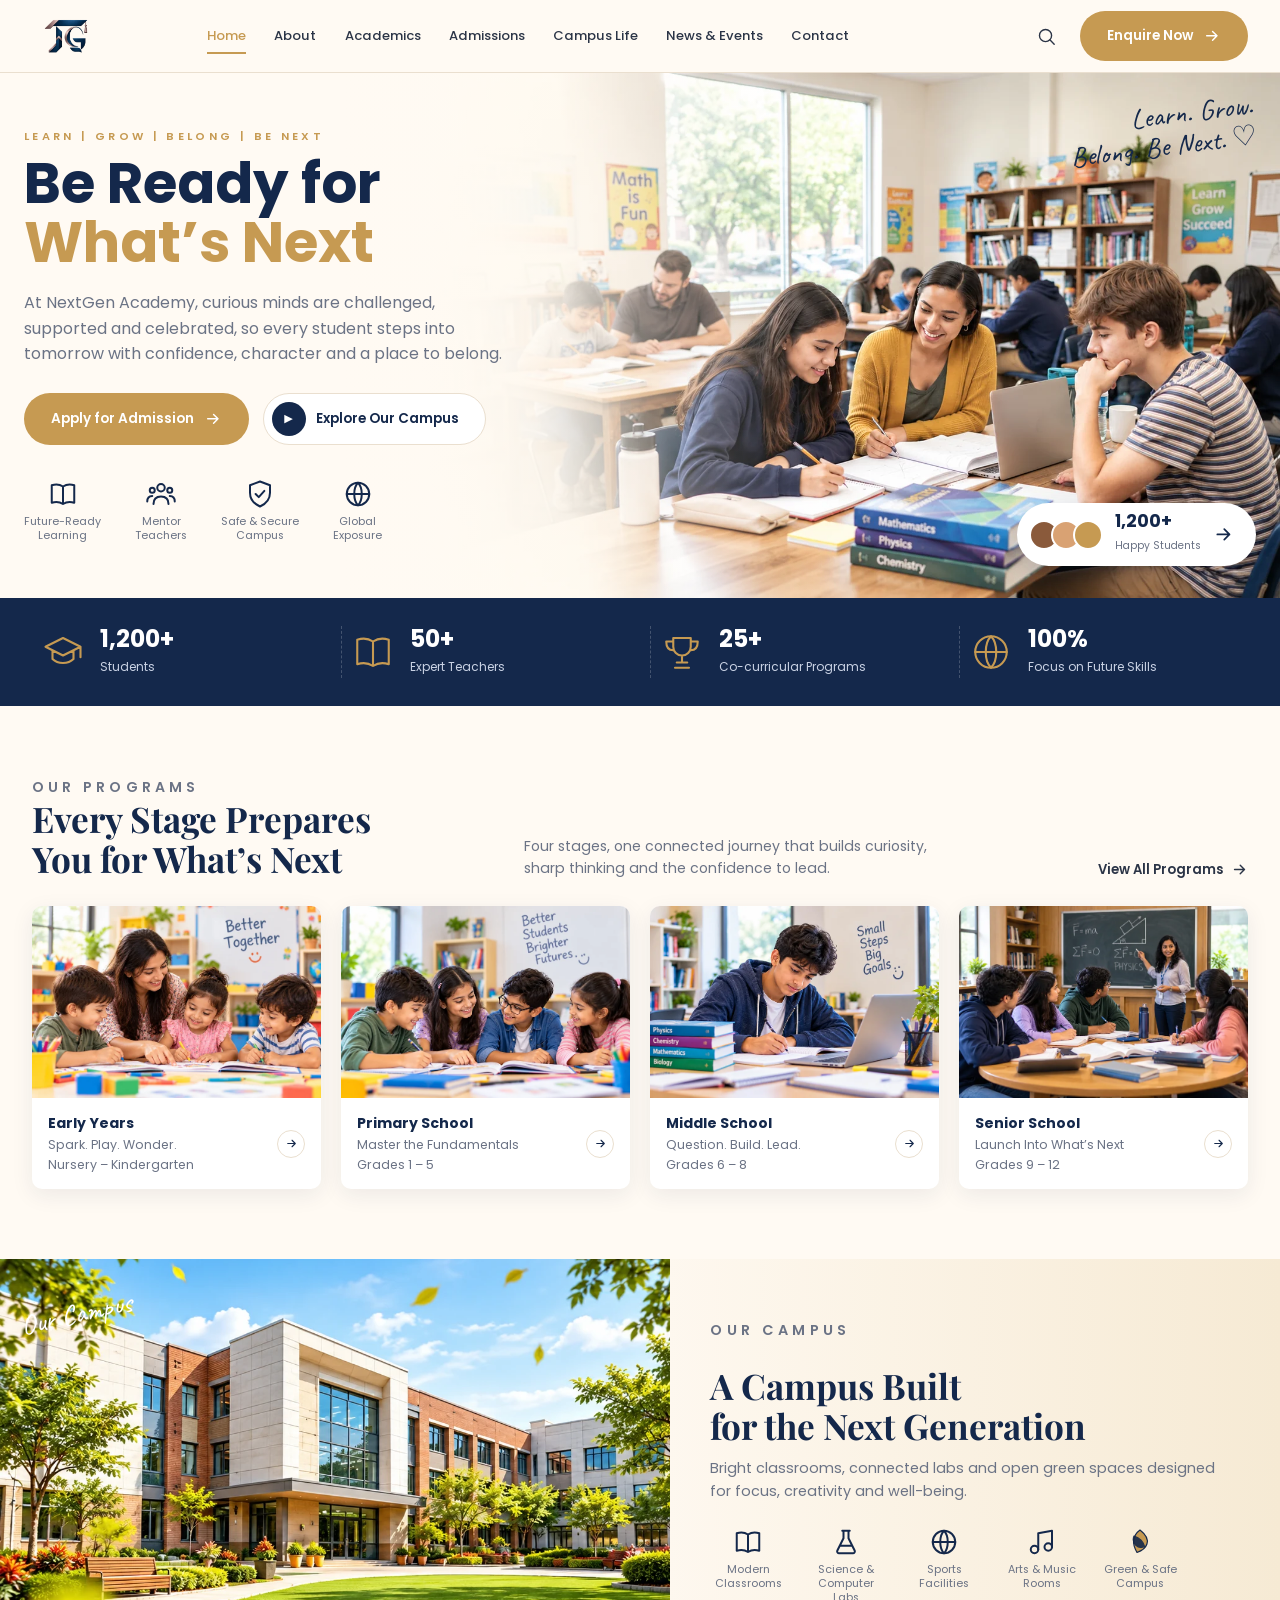
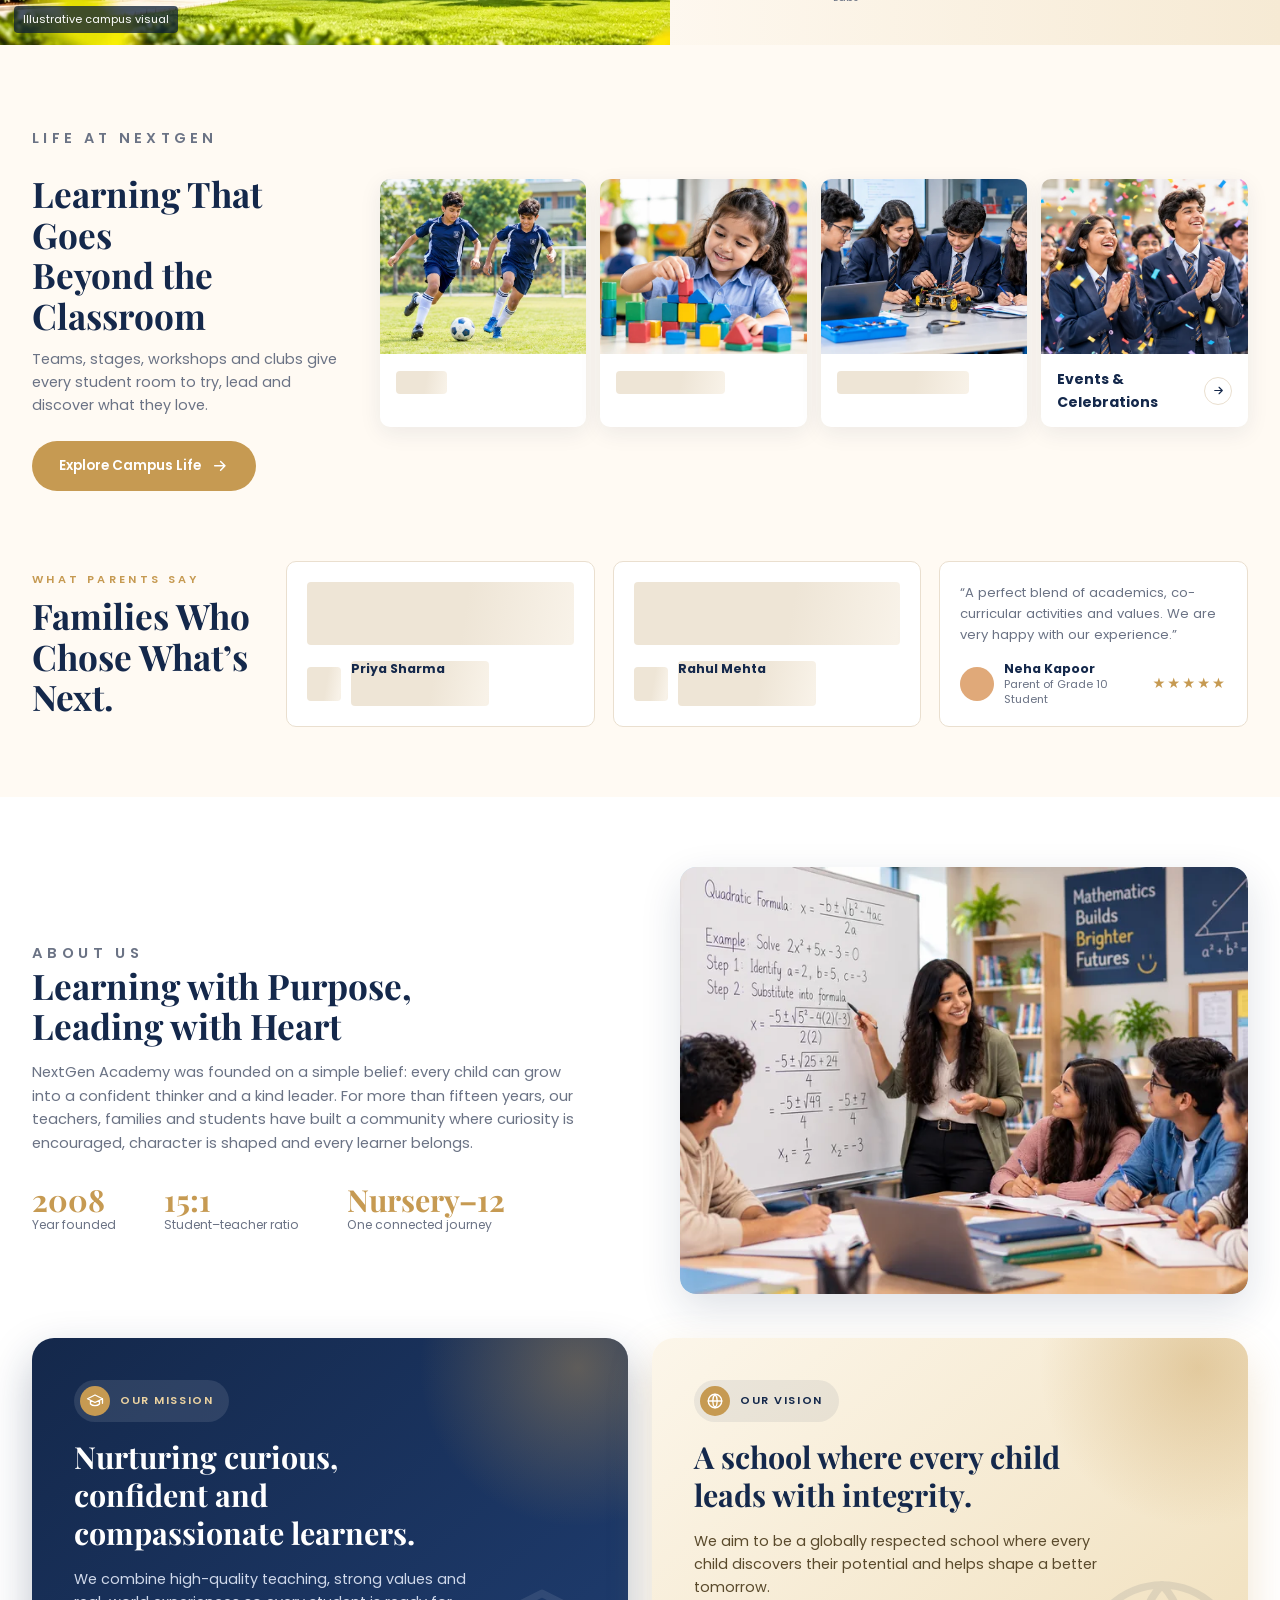
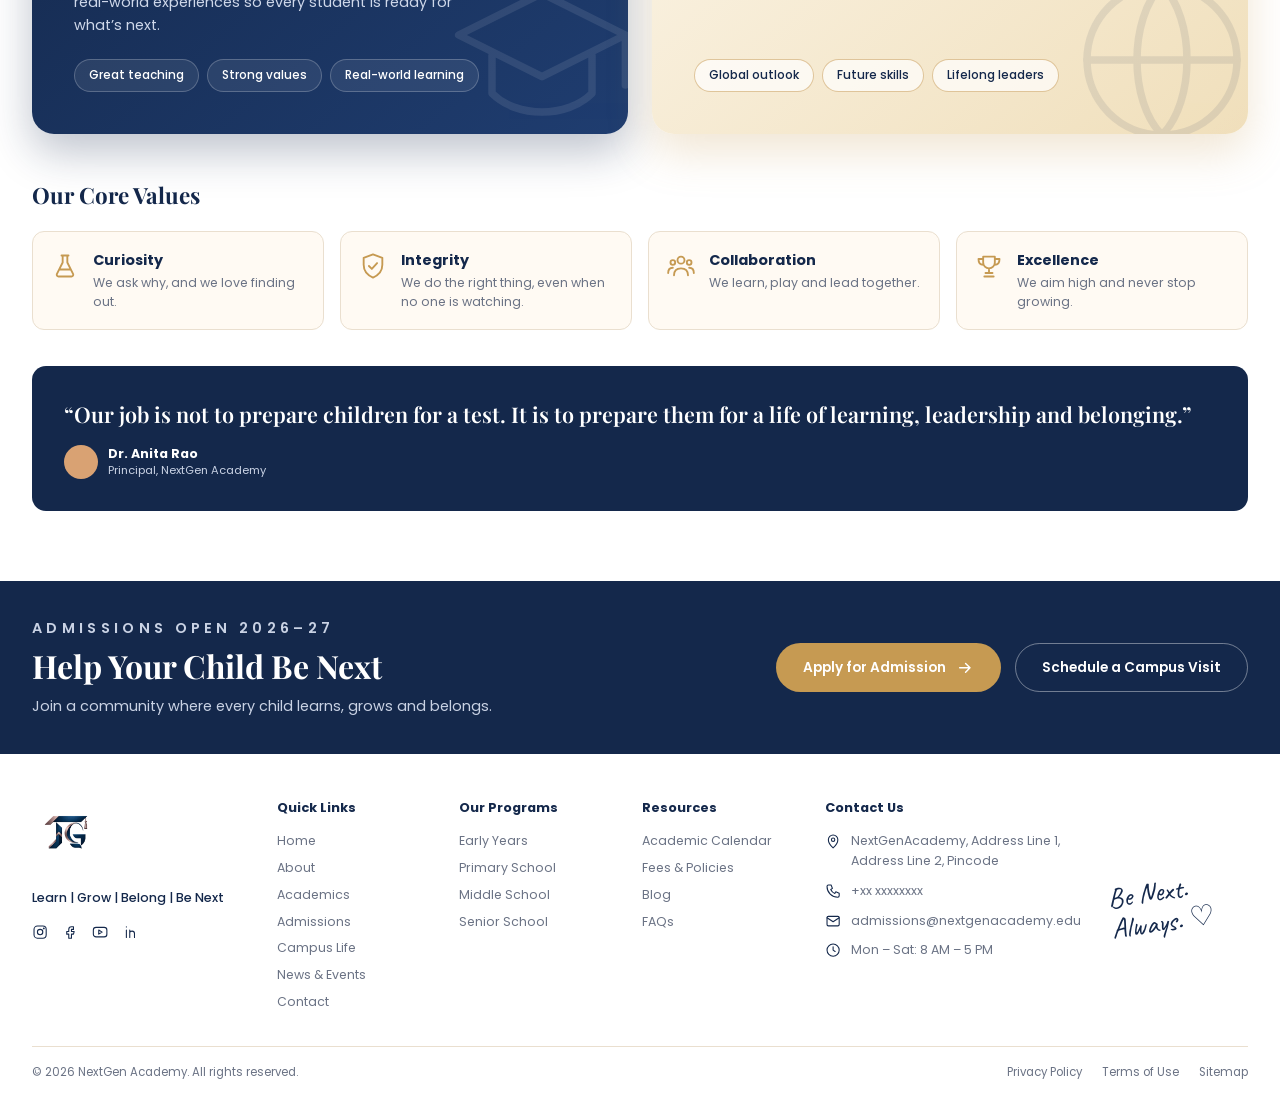
==== commit a603e6fb: "optimised for deployment" ====
--- a/index.html
+++ b/index.html
@@ -21,14 +21,17 @@
     <meta property="og:url" content="https://nextgenacademy.pro/" />
     <meta name="twitter:title" content="NextGen Academy | Academic Programs & Admissions" />
     <meta name="twitter:description" content="Explore learning, academic programs and admissions at NextGen Academy." />
-    <link rel="preload" as="image" href="images/hero-school-life.webp" fetchpriority="high" />
+    <link rel="preload" as="image" href="images/hero-school-life.webp" media="(min-width: 861px)" fetchpriority="high" />
+    <link rel="preload" as="image" href="images/hero-school-life-mobile.webp" media="(max-width: 860px)" fetchpriority="high" />
 
     <link rel="icon" type="image/png" href="favicon.png" />
     <link rel="apple-touch-icon" href="apple-touch-icon.png" />
+    <link rel="preconnect" href="https://fonts.googleapis.com" />
+    <link rel="preconnect" href="https://fonts.gstatic.com" crossorigin />
     <link
         href="https://fonts.googleapis.com/css2?family=Poppins:wght@400;500;600;700&amp;family=Playfair+Display:wght@600;700&amp;family=Caveat:wght@500&amp;display=swap"
         rel="stylesheet" />
-    <link rel="stylesheet" href="assets/styles.css" />
+    <link rel="stylesheet" href="assets/styles.min.css" />
     <script>document.documentElement.classList.add('js'); setTimeout(function () { document.documentElement.classList.add('loaded') }, 5000)</script>
     <script
         type="application/ld+json">{"@context":"https://schema.org","@type":"EducationalOrganization","name":"NextGen Academy","url":"https://nextgenacademy.pro/","logo":"https://nextgenacademy.pro/favicon.png","description":"NextGen Academy provides learning programs from early years through senior school."}</script>
@@ -653,7 +656,7 @@
     
     
     
-<script src="assets/site.js" defer></script>
+<script src="assets/site.min.js" defer></script>
 </body>
 
 </html>
--- a/assets/styles.min.css
+++ b/assets/styles.min.css
@@ -0,0 +1 @@
+:root{--p:#c69a52;--pd:#a87e3a;--n:#14284b;--bg:#fffaf3;--t:#2b3446;--m:#6b7385;--card:#fff;--line:#eadfcf;color-scheme:light;box-sizing:border-box;padding-top:env(safe-area-inset-top,0);padding-bottom:env(safe-area-inset-bottom,0)}*,:after,:before{box-sizing:inherit}html{scroll-behavior:smooth;scroll-padding-top:90px}body{margin:0;font:400 clamp(14px, .9vw + 11px, 16px)/1.6 Poppins,system-ui,sans-serif;color:var(--t);background:var(--bg)}a{color:inherit;text-decoration:none}:focus-visible{outline:2px solid var(--p);outline-offset:3px}.w{width:min(1560px,100% - clamp(32px,5vw,112px));margin-inline:auto}.serif{font-family:'Playfair Display',Georgia,serif;color:var(--n)}.eye{font-size:.7rem;letter-spacing:.3em;text-transform:uppercase;color:var(--p);font-weight:600;margin:0 0 8px}.hand{font-family:Caveat,cursive;font-size:clamp(1.2rem, 2.2vw, 1.9rem);line-height:1.1}svg.i{width:1.3em;height:1.3em;fill:none;stroke:currentColor;stroke-width:1.6;stroke-linecap:round;stroke-linejoin:round;flex:none}.btn{display:inline-flex;align-items:center;gap:10px;padding:13px 26px;border-radius:99px;font-weight:600;font-size:.85rem;border:1.5px solid transparent;cursor:pointer;transition:.2s}.b1{background:var(--p);color:#fff}.b1:hover{background:var(--pd)}.b2{border-color:var(--line);background:var(--card);color:var(--n)}.b3{border-color:rgba(255,255,255,.4);color:#fff}.top{background:var(--n);color:#fff;font-size:.75rem}.top .w{display:flex;justify-content:space-between;align-items:center;gap:16px;padding:8px 0}.top .c{margin-inline:auto;display:flex;gap:14px;align-items:center}.top .c a{background:#fff;color:var(--n);padding:3px 14px;border-radius:99px;font-weight:600}.top .r{display:flex;gap:18px}@media(max-width:800px){.top .r{display:none}}header.h{position:sticky;top:0;z-index:20;background:var(--bg);border-bottom:1px solid var(--line)}header.h .w{display:flex;align-items:center;gap:24px;height:72px}.logo{display:flex;align-items:center;gap:10px;line-height:1.1}.logo img{height:auto;width:56px;display:block}.logo b{font:700 1.45rem/1 "Playfair Display",Georgia,serif;color:var(--n);display:block;letter-spacing:-.01em}.logo em{font-style:normal;color:#b9806a}.logo small{font-size:.6rem;color:var(--n);letter-spacing:.5em;margin-top:4px;display:block}nav{display:flex;gap:clamp(14px,2.2vw,32px);margin-inline:auto;font-size:.82rem;font-weight:500}nav a{padding:6px 0;border-bottom:2px solid transparent}nav a.on,nav a:hover{color:var(--p);border-color:var(--p)}.burger{display:none;background:0 0;border:0;color:var(--t);margin-left:auto}@media(max-width:980px){.burger{display:block}nav{display:none;position:absolute;top:100%;left:0;right:0;background:var(--bg);flex-direction:column;padding:16px 20px;gap:4px;border-bottom:1px solid var(--line)}nav.open{display:flex}header.h .btn{display:none}}.hero{position:relative;overflow:hidden;background:var(--bg);display:flow-root;padding:0}.hero .w{position:relative;z-index:2;display:flex;align-items:center;min-height:0;padding-block:48px}.hc{max-width:600px}.hero h1{font-size:clamp(2.4rem, 5.4vw, 4.1rem);line-height:1.05;margin:0 0 18px;color:var(--n);font-weight:700}.hero h1 span{color:var(--p);display:block}.hero p.l{max-width:440px;color:var(--m);margin:0 0 26px}.cta{display:flex;flex-wrap:wrap;gap:14px;margin-bottom:34px}.play{width:34px;height:34px;border-radius:50%;background:var(--n);color:#fff;display:grid;place-items:center;font-size:.7rem}.feat{display:flex;flex-wrap:wrap;gap:clamp(14px,3vw,34px)}.feat div{text-align:center;font-size:.68rem;color:var(--m);line-height:1.3;display:flex;flex-direction:column;align-items:center;gap:6px}.feat svg{width:30px;height:30px;color:var(--n)}.hv{--hr:max(24px, calc((100vw - 1560px)/2));position:absolute;top:0;right:0;bottom:0;width:min(62%,1000px);z-index:1}.hv .art{position:absolute;inset:0;width:100%;height:100%;display:block;-webkit-mask-image:linear-gradient(90deg,transparent 0,#000 42%);mask-image:linear-gradient(90deg,transparent 0,#000 42%)}.hv .hand{position:absolute;top:28px;right:var(--hr);transform:rotate(-7deg);color:var(--n);text-align:right;z-index:2}.badge{position:absolute;right:var(--hr);bottom:32px;background:var(--card);border-radius:99px;padding:10px 22px 10px 12px;display:flex;align-items:center;gap:12px;box-shadow:0 10px 30px rgba(20,40,75,.18);z-index:2}.av{display:flex}.av i{width:30px;height:30px;border-radius:50%;border:2px solid #fff;margin-left:-8px;background:var(--p)}.av i:first-child{margin:0;background:#8a5a3b}.av i:nth-child(2){background:#d9a273}.badge b{font-size:1.1rem;color:var(--n);display:block;line-height:1}.badge small{font-size:.65rem;color:var(--m)}.art *{transform-box:fill-box}@media(min-width:1760px){.hero .w{min-height:0}}.cl{animation:dr 34s ease-in-out infinite alternate}.c2{animation-duration:46s;animation-direction:alternate-reverse}@keyframes dr{to{transform:translateX(90px)}}.sun{animation:pu 6s ease-in-out infinite alternate}@keyframes pu{from{opacity:.6}to{opacity:1}}.sw{transform-origin:50% 100%;animation:sy 6s ease-in-out infinite alternate}.s2{animation-duration:7.5s;animation-delay:-2s}@keyframes sy{from{transform:rotate(-1.8deg)}to{transform:rotate(1.8deg)}}.bb{animation:bo 3.4s ease-in-out infinite alternate}.b2{animation-duration:4s;animation-delay:-1s}.b3{animation-duration:3.8s;animation-delay:-2s}@keyframes bo{to{transform:translateY(-6px)}}.fl{animation:fa 16s linear infinite;opacity:0}.f2{animation-delay:-6s;animation-duration:19s}.f3{animation-delay:-11s;animation-duration:22s}@keyframes fa{0%{transform:translate(0,-30px) rotate(0);opacity:0}10%{opacity:.9}90%{opacity:.9}100%{transform:translate(-90px,500px) rotate(300deg);opacity:0}}.paused .art *{animation-play-state:paused}@media(prefers-reduced-motion:reduce){.art *{animation:none!important}}@media(max-width:860px){.hero .w{min-height:0;padding-block:36px 8px}.hv{position:relative;right:0;width:100%;height:360px}.hv .art{-webkit-mask-image:linear-gradient(180deg,transparent 0,#000 30%);mask-image:linear-gradient(180deg,transparent 0,#000 30%)}.hv .hand{display:none}.badge{right:20px}}.stats{background:var(--n);color:#fff}.stats .w{display:grid;grid-template-columns:repeat(4,1fr);gap:20px;padding:28px 0}.stats div{display:flex;align-items:center;gap:16px;padding-inline:10px}.stats div+div{border-left:1px dashed rgba(255,255,255,.2)}.stats svg{width:42px;height:42px;color:var(--p)}.stats b{font-size:1.5rem;display:block;line-height:1.1}.stats small{font-size:.75rem;color:#c9d2e4}@media(max-width:800px){.stats .w{grid-template-columns:1fr 1fr}.stats div:nth-child(3){border-left:0}}section{padding:clamp(40px,6vw,70px) 0}.head{display:flex;justify-content:space-between;align-items:flex-end;gap:24px;flex-wrap:wrap;margin-bottom:26px}.head h2,.sec h2{font-size:clamp(1.6rem, 3vw, 2.2rem);line-height:1.15;margin:0}.head p{max-width:420px;color:var(--m);margin:0;font-size:.88rem}.head a{font-weight:600;font-size:.82rem;display:flex;gap:8px;align-items:center}.grid4{display:grid;grid-template-columns:repeat(auto-fit,minmax(220px,1fr));gap:20px}.card{background:var(--card);border-radius:10px;overflow:hidden;box-shadow:0 6px 22px rgba(20,40,75,.08);display:block}.card .ph{aspect-ratio:16/10}.card .tx{padding:14px 16px;display:flex;justify-content:space-between;align-items:center;gap:10px;font-size:.78rem;color:var(--m)}.card b{display:block;color:var(--n);font-size:.88rem}.arr{width:28px;height:28px;border:1px solid var(--line);border-radius:50%;display:grid;place-items:center;flex:none;color:var(--n)}.arr svg{width:13px;height:13px}.ph{position:relative;overflow:hidden;background:var(--g,#e8dcc6)}.ph svg.s{width:100%;height:100%;display:block}.campus{padding:0;background:linear-gradient(90deg,transparent 45%,#f6ead4);overflow:hidden}.campus .w{width:100%;display:grid;grid-template-columns:1.1fr 1fr;align-items:center}.cv{position:relative;min-height:340px;height:100%}.cv .hand{position:absolute;left:20px;top:40px;transform:rotate(-12deg);color:#fff;z-index:2}.tour{position:absolute;left:50%;top:50%;transform:translate(-50%,-50%);display:flex;align-items:center;gap:12px;background:rgba(20,40,75,.6);color:#fff;padding:8px 20px 8px 8px;border-radius:99px;font-size:.78rem;backdrop-filter:blur(4px);z-index:2}.tour .play{width:44px;height:44px;background:#fff;color:var(--n)}.ct{padding:50px clamp(20px,5vw,60px) 40px 40px;max-width:640px}.ct p{color:var(--m);font-size:.9rem;margin:10px 0 24px}.ic{display:flex;flex-wrap:wrap;gap:22px}.ic div{text-align:center;font-size:.68rem;color:var(--m);width:76px;line-height:1.3;display:flex;flex-direction:column;align-items:center;gap:6px}.ic svg{width:30px;height:30px;color:var(--n)}@media(max-width:860px){.campus .w{grid-template-columns:1fr}.ct{padding:30px 20px}}.life .w{display:grid;grid-template-columns:minmax(260px,.8fr) 2.2fr;gap:32px;align-items:center}.life p{color:var(--m);font-size:.9rem;margin:12px 0 24px}.life .grid4{grid-template-columns:repeat(auto-fit,minmax(150px,1fr));gap:14px}.life .card .ph{aspect-ratio:4/3.4}@media(max-width:900px){.life .w{grid-template-columns:1fr}}.test .w{display:grid;grid-template-columns:minmax(220px,.7fr) 3fr;gap:30px;align-items:center}.tg{display:grid;grid-template-columns:repeat(auto-fit,minmax(240px,1fr));gap:18px}.q{background:var(--card);border:1px solid var(--line);border-radius:10px;padding:20px;font-size:.82rem;color:var(--m);display:flex;flex-direction:column;justify-content:space-between;gap:16px}.q p{margin:0}.who{display:flex;align-items:center;gap:10px;font-size:.7rem;line-height:1.3}.who b{display:block;color:var(--n);font-size:.78rem}.who i{width:34px;height:34px;border-radius:50%;background:#d9a273;flex:none}.stars{margin-left:auto;color:var(--p);letter-spacing:2px;font-size:.9rem}@media(max-width:900px){.test .w{grid-template-columns:1fr}}.adm{background:var(--n);color:#fff;padding:36px 0}.adm .w{display:flex;justify-content:space-between;align-items:center;gap:24px;flex-wrap:wrap}.adm h2{color:#fff;font-size:clamp(1.5rem, 2.6vw, 2rem);margin:0}.adm p{margin:4px 0 0;color:#c9d2e4;font-size:.9rem}.adm .cta{margin:0}footer{background:var(--card);padding:44px 0 0;font-size:.78rem;color:var(--m)}.fg{display:grid;grid-template-columns:1.4fr repeat(3,1fr) 1.5fr .9fr;gap:28px}footer h4{color:var(--n);margin:0 0 12px;font-size:.8rem}footer ul{list-style:none;margin:0;padding:0;display:grid;gap:7px}footer li a:hover{color:var(--p)}.soc{display:flex;gap:14px;margin-top:16px;color:var(--n)}.ci{display:flex;gap:10px;margin-bottom:10px}.ci svg{color:var(--n);margin-top:2px}.fb{display:flex;justify-content:space-between;flex-wrap:wrap;gap:10px;border-top:1px solid var(--line);margin-top:34px;padding:16px 0;font-size:.72rem}.fb span{display:flex;gap:20px}@media(max-width:1000px){.fg{grid-template-columns:1fr 1fr 1fr}.fg>:first-child{grid-column:1/-1}.fg>:last-child{display:none}}@media(max-width:560px){.fg{grid-template-columns:1fr 1fr}}@media(prefers-reduced-motion:reduce){*{transition:none!important;scroll-behavior:auto!important}}#pre{position:fixed;inset:0;z-index:100;display:grid;place-items:center;background:var(--bg);transition:opacity .5s ease,visibility .5s}html.loaded #pre,html:not(.js) #pre{opacity:0;visibility:hidden}html:not(.js) #pre{display:none}html.js:not(.loaded){overflow:hidden}.pl{text-align:center}.pl b{font:700 2rem/1 'Playfair Display',Georgia,serif;color:var(--n)}.pl em{font-style:normal;color:#b9806a}.pb{display:block;width:160px;height:3px;margin:18px auto 0;background:var(--line);border-radius:9px;overflow:hidden}.pb i{display:block;height:100%;width:40%;background:var(--p);border-radius:9px;animation:pbm 1.1s ease-in-out infinite}@keyframes pbm{from{transform:translateX(-100%)}to{transform:translateX(260%)}}#sp{position:fixed;top:0;left:0;right:0;height:3px;z-index:60;background:var(--p);transform:scaleX(0);transform-origin:0 50%;pointer-events:none}#tt{position:fixed;right:20px;bottom:calc(20px + env(safe-area-inset-bottom,0px));z-index:30;width:44px;height:44px;border-radius:50%;border:0;background:var(--p);color:#fff;display:grid;place-items:center;cursor:pointer;box-shadow:0 8px 22px rgba(20,40,75,.22);opacity:0;visibility:hidden;transform:translateY(12px);transition:opacity .3s,transform .3s,visibility .3s}#tt.show{opacity:1;visibility:visible;transform:none}#tt svg{transform:rotate(-90deg);width:18px;height:18px}header.h{transition:box-shadow .3s ease}header.h.sc{box-shadow:0 6px 24px rgba(20,40,75,.09)}.stats b{font-variant-numeric:tabular-nums}@keyframes shim{to{background-position:-200% 0}}.sk{pointer-events:none}.sk .ph,.sk .tx b,.sk .tx span,.sk .who i,.sk .who span,.sk.q p{background-image:linear-gradient(100deg,#eee5d6 30%,#f8f2e8 50%,#eee5d6 70%)!important;background-size:200% 100%!important;animation:shim 1.2s linear infinite}.sk .tx b,.sk .tx span,.sk .who i,.sk .who span,.sk.q p{color:transparent!important;border-radius:4px}.sk .arr,.sk .ph svg,.sk .stars{visibility:hidden}@media(prefers-reduced-motion:no-preference){.js .hc>*{opacity:0;transform:translateY(18px)}.loaded .hc>*{opacity:1;transform:none;transition:opacity .7s ease,transform .7s cubic-bezier(.2, .7, .2, 1)}.loaded .hc>:nth-child(2){transition-delay:.1s}.loaded .hc>:nth-child(3){transition-delay:.2s}.loaded .hc>:nth-child(4){transition-delay:.3s}.loaded .hc>:nth-child(5){transition-delay:.4s}.js .hv{opacity:0}.loaded .hv{opacity:1;transition:opacity 1.2s ease .2s}.js .rv{opacity:0;transform:translateY(22px)}.js .rv.in{opacity:1;transform:none;transition:opacity .6s ease var(--d, 0s),transform .6s cubic-bezier(.2, .7, .2, 1) var(--d, 0s)}.tour .play{animation:pp 2.4s ease-out infinite}@keyframes pp{0%{box-shadow:0 0 0 0 rgba(255,255,255,.55)}100%,70%{box-shadow:0 0 0 14px rgba(255,255,255,0)}}}@media(hover:hover) and (prefers-reduced-motion:no-preference){.card{transition:transform .3s ease,box-shadow .3s ease}.card:hover{transform:translateY(-5px);box-shadow:0 14px 34px rgba(20,40,75,.15)}.card .ph svg.s{transition:transform .6s ease}.card:hover .ph svg.s{transform:scale(1.06)}.arr{transition:background .25s,color .25s,border-color .25s}.card:hover .arr{background:var(--p);border-color:var(--p);color:#fff}.btn:hover{transform:translateY(-2px)}.b1:hover{box-shadow:0 8px 20px rgba(198,154,82,.4)}.feat div svg,.ic div svg{transition:transform .3s ease}.feat div:hover svg,.ic div:hover svg{transform:translateY(-3px)}}.btn:active{transform:scale(.97)}.mo{position:fixed;inset:0;z-index:90;display:grid;place-items:center;padding:20px;background:rgba(14,26,50,.55);backdrop-filter:blur(4px);-webkit-backdrop-filter:blur(4px);opacity:0;transition:opacity .25s ease;overflow-y:auto}.mo[hidden]{display:none}.mo.on{opacity:1}.md{position:relative;width:min(600px,100%);max-height:calc(100dvh - 40px);overflow-y:auto;background:var(--card);border-radius:18px;padding:clamp(22px,4vw,36px);box-shadow:0 30px 80px rgba(14,26,50,.35);transform:translateY(16px) scale(.98);transition:transform .3s cubic-bezier(.2, .7, .2, 1)}.mo.on .md{transform:none}.mx{position:absolute;top:14px;right:14px;width:38px;height:38px;border-radius:50%;border:1px solid var(--line);background:var(--card);color:var(--n);font-size:1.4rem;line-height:1;cursor:pointer}.mx:hover{background:var(--bg)}.md h2{font-size:clamp(1.4rem, 3vw, 1.8rem);margin:0 0 6px;padding-right:36px}.msub{margin:0 0 20px;color:var(--m);font-size:.86rem}.fg2{display:grid;grid-template-columns:1fr 1fr;gap:14px}.fld{display:flex;flex-direction:column;gap:5px;min-width:0}.fld[hidden]{display:none}.fld.full{grid-column:1/-1}.fld label{font-size:.76rem;font-weight:600;color:var(--n)}.fld label i{color:#c0392b;font-style:normal}.fld input,.fld select,.fld textarea{font:inherit;font-size:.88rem;color:var(--t);background:var(--bg);border:1.5px solid var(--line);border-radius:10px;padding:11px 13px;width:100%;transition:border-color .2s,box-shadow .2s}.fld textarea{resize:vertical;min-height:92px}.fld input:focus,.fld select:focus,.fld textarea:focus{outline:0;border-color:var(--p);box-shadow:0 0 0 3px rgba(198,154,82,.22)}.fld.bad input,.fld.bad select,.fld.bad textarea{border-color:#c0392b}.er{min-height:0;font-size:.7rem;color:#c0392b}.chk{display:flex;gap:10px;align-items:flex-start;font-size:.76rem;color:var(--m);margin:16px 0 0;cursor:pointer}.chk input{margin-top:3px;accent-color:var(--p);width:16px;height:16px;flex:none}.hp{position:absolute;left:-9999px;width:1px;height:1px;overflow:hidden}.sub{width:100%;justify-content:center;margin-top:18px}.sub .spn{display:none;width:16px;height:16px;border:2px solid rgba(255,255,255,.5);border-top-color:#fff;border-radius:50%;animation:rot .7s linear infinite}.sub.ld .spn{display:inline-block}.sub.ld{opacity:.85;pointer-events:none}@keyframes rot{to{transform:rotate(360deg)}}.sec-note{display:flex;gap:8px;align-items:center;justify-content:center;font-size:.68rem;color:var(--m);margin:12px 0 0}#tw{position:fixed;top:calc(16px + env(safe-area-inset-top,0px));right:16px;z-index:120;display:grid;gap:10px;width:min(380px,calc(100vw - 32px));pointer-events:none}.ts{position:relative;overflow:hidden;pointer-events:auto;display:flex;gap:12px;align-items:flex-start;background:var(--card);border-radius:12px;border-left:4px solid #2e7d5b;padding:14px 38px 16px 14px;box-shadow:0 14px 40px rgba(14,26,50,.22);animation:tin .35s cubic-bezier(.2,.7,.2,1)}.ts.error{border-color:#c0392b}.ts.out{opacity:0;transform:translateX(24px);transition:.3s}.ts .ti{flex:none;width:26px;height:26px;border-radius:50%;display:grid;place-items:center;color:#fff;background:#2e7d5b;font-size:.85rem;font-weight:700}.ts.error .ti{background:#c0392b}.ts strong{display:block;font-size:.86rem;color:var(--n)}.ts p{margin:2px 0 0;font-size:.78rem;color:var(--m);line-height:1.45}.ts .tc{position:absolute;top:8px;right:8px;width:26px;height:26px;border:0;background:0 0;color:var(--m);font-size:1.1rem;cursor:pointer;border-radius:50%}.ts .tp{position:absolute;left:0;bottom:0;height:3px;width:100%;background:#2e7d5b;transform-origin:0 50%;animation:tpg 5.5s linear forwards}.ts.error .tp{background:#c0392b}@keyframes tin{from{opacity:0;transform:translateX(30px)}to{opacity:1;transform:none}}@keyframes tpg{to{transform:scaleX(0)}}@media(max-width:520px){.fg2{grid-template-columns:1fr}#tw{right:16px;left:16px;width:auto}}@media(prefers-reduced-motion:reduce){.md,.mo,.ts{animation:none!important;transition:none!important}.ts .tp{animation:none}}.about{background:#fff}.ab-top{display:grid;grid-template-columns:1.05fr 1fr;gap:clamp(24px,4vw,64px);align-items:center}.ab-top p{color:var(--m);font-size:.92rem;margin:14px 0 0;max-width:560px}.facts{display:flex;flex-wrap:wrap;gap:clamp(20px,4vw,48px);margin-top:28px}.facts div{line-height:1.3;font-size:.76rem;color:var(--m)}.facts b{display:block;font:700 1.9rem/1.1 'Playfair Display',Georgia,serif;color:var(--p)}.ab-img{border-radius:16px;aspect-ratio:4/3;box-shadow:0 14px 40px rgba(20,40,75,.14)}.est{position:absolute;left:16px;bottom:16px;z-index:2;background:#fff;color:var(--n);border-radius:99px;padding:8px 18px;font-size:.76rem;font-weight:600;box-shadow:0 8px 22px rgba(20,40,75,.18)}.mv{display:grid;grid-template-columns:repeat(auto-fit,minmax(280px,1fr));gap:20px;margin-top:44px}.mvc{background:var(--bg);border-radius:14px;padding:clamp(22px,3vw,32px);border-top:3px solid var(--p);box-shadow:0 6px 22px rgba(20,40,75,.07)}.mvc .ico{width:48px;height:48px;border-radius:50%;background:var(--p);color:#fff;display:grid;place-items:center;margin-bottom:14px}.mvc .ico svg{width:24px;height:24px}.mvc h3{margin:0 0 8px;font-size:1.3rem}.mvc p{margin:0;color:var(--m);font-size:.88rem}.ab-h{font-size:1.4rem;margin:44px 0 0}.vals{display:grid;grid-template-columns:repeat(auto-fit,minmax(210px,1fr));gap:16px;margin-top:18px}.val{display:flex;gap:14px;align-items:flex-start;padding:18px;border:1px solid var(--line);border-radius:12px;background:var(--bg);font-size:.78rem;color:var(--m);line-height:1.5}.val svg{width:28px;height:28px;color:var(--p);margin-top:2px}.val b{display:block;color:var(--n);font-size:.9rem;margin-bottom:2px}.pq{margin-top:36px;display:grid;gap:14px;padding:clamp(22px,3vw,32px);border-radius:14px;background:var(--n);color:#fff}.pq p{margin:0;font:600 clamp(1.05rem, 2vw, 1.35rem)/1.5 'Playfair Display',Georgia,serif}.pq .who{color:#c9d2e4}.pq .who b{color:#fff}@media(max-width:860px){.ab-top{grid-template-columns:1fr}}@media(hover:hover) and (prefers-reduced-motion:no-preference){.mvc,.val{transition:transform .3s ease,box-shadow .3s ease}.mvc:hover,.val:hover{transform:translateY(-4px);box-shadow:0 14px 34px rgba(20,40,75,.13)}}.mv{gap:24px}.mv .mvc{position:relative;overflow:hidden;isolation:isolate;display:flex;flex-direction:column;align-items:flex-start;gap:16px;border:0;border-radius:22px;padding:clamp(26px,3.4vw,42px);min-height:300px}.mv .mvc::before{content:"";position:absolute;z-index:-1;width:320px;height:320px;right:-110px;top:-130px;border-radius:50%;background:radial-gradient(circle,rgba(198,154,82,.4),transparent 70%)}.mv .mis{background:linear-gradient(140deg,#14284b 0,#1f3d70 100%);color:#fff;box-shadow:0 18px 44px rgba(20,40,75,.28)}.mv .vis{background:linear-gradient(140deg,#fcf6ea 0,#f0dfbb 100%);color:var(--n);box-shadow:0 18px 44px rgba(198,154,82,.25)}.mv .mvc .wm{position:absolute;z-index:-1;right:-14px;bottom:-26px;width:200px;height:200px;opacity:.09;stroke-width:.9}.mv .tg{display:inline-flex;align-items:center;gap:10px;padding:6px 16px 6px 6px;border-radius:99px;font-size:.7rem;font-weight:600;letter-spacing:.14em;text-transform:uppercase}.mv .tg svg{width:30px;height:30px;padding:6px;border-radius:50%;background:var(--p);color:#fff;stroke-width:1.8}.mv .mis .tg{background:rgba(255,255,255,.1);color:#ecd3a1}.mv .vis .tg{background:rgba(20,40,75,.07);color:var(--n)}.mv .mvc h3{margin:0;font-size:clamp(1.4rem, 2.4vw, 1.9rem);line-height:1.25;max-width:20ch}.mv .mis h3{color:#fff}.mv .mvc p{margin:0;max-width:46ch;font-size:.9rem}.mv .mis p{color:#cfd8ea}.mv .vis p{color:#5a4a2c}.chp{list-style:none;margin:auto 0 0;padding:0;display:flex;flex-wrap:wrap;gap:8px;padding-top:6px}.chp li{padding:6px 14px;border-radius:99px;font-size:.74rem;font-weight:500;border:1px solid}.mis .chp li{background:rgba(255,255,255,.08);border-color:rgba(255,255,255,.22);color:#fff}.vis .chp li{background:rgba(255,255,255,.7);border-color:rgba(198,154,82,.55);color:var(--n)}@media(hover:hover) and (prefers-reduced-motion:no-preference){.mv .mvc .wm{transition:transform .6s ease}.mv .mvc:hover .wm{transform:rotate(-8deg) scale(1.06)}}.pmd{width:min(720px,100%);padding:0}.pmd .pv{aspect-ratio:16/7;border-radius:0;background:var(--g,#e8dcc6)}.pmd .pv svg{width:100%;height:100%;display:block}.pbody{padding:clamp(22px,4vw,36px);transition:opacity .15s ease}.pbody.sw{opacity:0}.pbody h2{margin:0 0 8px;font-size:clamp(1.5rem, 3vw, 2rem);padding:0}.pf{display:grid;grid-template-columns:repeat(3,1fr);gap:12px;margin:18px 0 4px}.pf div{background:var(--bg);border:1px solid var(--line);border-radius:12px;padding:12px 14px;font-size:.7rem;color:var(--m)}.pf b{display:block;color:var(--n);font-size:.92rem;margin-top:2px}.pbody h4{margin:22px 0 12px;font-size:.9rem;color:var(--n)}.pl2{list-style:none;margin:0;padding:0;display:grid;grid-template-columns:1fr 1fr;gap:10px 18px;font-size:.84rem}.pl2 li{display:flex;gap:10px;align-items:center}.pl2 li::before{content:"\2713";flex:none;width:22px;height:22px;border-radius:50%;background:rgba(198,154,82,.2);color:var(--pd);display:grid;place-items:center;font-size:.7rem;font-weight:700}.pa{display:flex;flex-wrap:wrap;gap:12px;margin-top:26px}@media(max-width:520px){.pl2{grid-template-columns:1fr}.pf{gap:8px}.pf div{padding:10px}.pmd .pv{aspect-ratio:16/9}}.image-placeholder{position:relative;display:flex;align-items:center;justify-content:center;flex-direction:column;gap:10px;width:100%;height:100%;min-height:140px;padding:22px;text-align:center;overflow:hidden;color:var(--n);background:linear-gradient(135deg,#f7f0e5,#e7edf3);border:1px dashed rgba(20,40,75,.28)}.image-placeholder:after,.image-placeholder:before{content:"";position:absolute;border-radius:50%;pointer-events:none;background:rgba(198,154,82,.12)}.image-placeholder:before{width:150px;height:150px;right:-38px;top:-50px}.image-placeholder:after{width:100px;height:100px;left:-28px;bottom:-42px;background:rgba(20,40,75,.06)}.image-placeholder .placeholder-icon{position:relative;z-index:1;display:grid;place-items:center;width:44px;height:44px;border-radius:50%;background:rgba(255,255,255,.78);border:1px solid rgba(20,40,75,.12);font-size:22px}.image-placeholder .placeholder-title{position:relative;z-index:1;font-size:.82rem;font-weight:600;letter-spacing:.01em}.image-placeholder .placeholder-note{position:relative;z-index:1;max-width:250px;font-size:.68rem;line-height:1.5;color:var(--m)}.hv .hero-image-placeholder{position:absolute;inset:0;min-height:100%;border:0;border-radius:0;background:linear-gradient(135deg,#f6ead4 0,#e5edf4 55%,#d8e4dd 100%);-webkit-mask-image:linear-gradient(90deg,transparent 0,#000 42%);mask-image:linear-gradient(90deg,transparent 0,#000 42%)}.card .ph .image-placeholder{min-height:100%;aspect-ratio:16/10}.ab-img .image-placeholder{min-height:100%;aspect-ratio:4/3;border:0;border-radius:16px}.cv .image-placeholder{position:absolute;inset:0;min-height:100%;border:0;background:linear-gradient(135deg,#dbe7ed,#f3e5cc 58%,#d6e2d9)}@media(max-width:700px){.hv .hero-image-placeholder{mask-image:none;-webkit-mask-image:none}.image-placeholder{padding:16px}.image-placeholder .placeholder-note{font-size:.65rem}}.logo-mark{display:grid;place-items:center;flex:none;width:48px;height:48px;border-radius:14px;background:var(--n);color:var(--p);font-size:27px;line-height:1}.footer-brand .logo-mark{width:42px;height:42px}.generated-photo{display:block;width:100%;height:100%;object-fit:cover;object-position:center}.hv .generated-photo{position:absolute;inset:0;object-fit:cover;object-position:52% center}.hv .generated-photo.hero-image-placeholder{-webkit-mask-image:linear-gradient(90deg,rgba(0,0,0,.16) 0%,#000 22%);mask-image:linear-gradient(90deg,rgba(0,0,0,.16) 0%,#000 22%)}.card .ph{overflow:hidden;aspect-ratio:3/2}.card .ph>.generated-photo{width:100%;height:100%;aspect-ratio:3/2;object-fit:cover;object-position:center;transition:transform .35s ease}.card:hover .ph>.generated-photo{transform:scale(1.025)}.cv>.campus-photo{position:absolute;inset:0;width:100%;height:100%;min-height:100%;object-fit:cover;object-position:center}.ab-img>.about-photo{width:100%;height:100%;min-height:100%;aspect-ratio:4/3;border-radius:16px;object-fit:cover;object-position:center}@media(max-width:860px){.hero{display:flex;flex-direction:column}.hero .w{width:100%;padding-block:34px 20px}.hc{max-width:100%;width:100%}.hv{position:relative;right:auto;top:auto;bottom:auto;width:100%;height:clamp(240px,58vw,420px);flex:none;overflow:hidden}.hv .generated-photo.hero-image-placeholder{-webkit-mask-image:linear-gradient(180deg,rgba(0,0,0,.04) 0%,#000 14%);mask-image:linear-gradient(180deg,rgba(0,0,0,.04) 0%,#000 14%);object-position:58% center}.hv .hand{display:none}.badge{right:16px;bottom:16px}}@media(max-width:560px){.hero .w{padding-block:28px 18px}.hero h1{font-size:clamp(2.25rem, 10vw, 3.25rem)}.cta{gap:10px;margin-bottom:24px}.feat{justify-content:space-between;gap:12px}.feat div{flex:1;min-width:64px;font-size:.62rem}.hv{height:clamp(220px,68vw,330px)}.hv .generated-photo.hero-image-placeholder{-webkit-mask-image:none;mask-image:none;object-position:58% center}.badge{padding:8px 14px 8px 10px;gap:8px}.badge b{font-size:1rem}}@media(prefers-reduced-motion:reduce){.card .ph>.generated-photo{transition:none}}.brand-logo{display:inline-flex;align-items:center;flex:none;min-width:0}.brand-logo img{display:block;width:170px;height:70px;max-width:100%;object-fit:contain;object-position:left center}.footer-brand .brand-logo img,footer .brand-logo img{width:160px;height:76px}@media(max-width:700px){.brand-logo img{width:132px;height:58px}}@media(max-width:380px){.brand-logo img{width:112px;height:50px}}.hv .generated-photo.hero-image-placeholder{object-position:50% 50%;mask-image:none;-webkit-mask-image:none}@media(max-width:860px){.hv .generated-photo.hero-image-placeholder{object-position:65% center;mask-image:none;-webkit-mask-image:none}}@media(max-width:560px){.hv .generated-photo.hero-image-placeholder{object-position:67% center}}@media (min-width:861px){.hero{min-height:clamp(510px,36vw,670px);display:flex;align-items:center}.hero .w{width:min(100% - 48px,1240px);min-height:inherit;padding-block:55px;align-items:center}.hero .hc{width:44%;max-width:520px;position:relative;z-index:3}.hero h1{font-size:clamp(3.15rem, 4.4vw, 5.1rem)}.hero p.l{max-width:490px}.hero .hv{width:73%;max-width:none;right:0;top:0;bottom:0}.hero .hv .generated-photo.hero-image-placeholder{object-position:56% 48%;mask-image:none;-webkit-mask-image:none}.hero:after{content:"";position:absolute;inset:0;pointer-events:none;z-index:1;background:linear-gradient(90deg,var(--bg) 0,var(--bg) 24%,rgba(255,250,243,.92) 33%,rgba(255,250,243,.36) 48%,transparent 65%)}.hero .hv .badge,.hero .hv .hand{z-index:3}}@media(min-width:1500px){.hero .w{width:min(100% - 80px,1450px)}.hero .hc{width:42%}.hero .hv{width:71%}}@media(min-width:861px) and (max-width:1100px){.hero .hc{width:49%}.hero .hv{width:70%}.hero h1{font-size:clamp(2.8rem, 4.7vw, 4rem)}}@media(max-width:860px){.hero .w{padding-block:40px 16px}.hero .hv{height:clamp(260px,54vw,440px)}.hero .hv .generated-photo.hero-image-placeholder{object-position:62% center}.hero .hc{max-width:660px;margin-inline:auto}.hero .badge{bottom:12px}}@media(max-width:560px){.hero .w{padding-block:28px 14px}.hero .hv{height:clamp(240px,68vw,350px)}.hero .hv .generated-photo.hero-image-placeholder{object-position:63% center}.hero .hand{display:none}.hero .feat{gap:10px}}.brand-logo img{width:70px!important;height:68px!important;object-fit:contain!important}@media(max-width:700px){.brand-logo img{width:54px!important;height:54px!important}}.campus-disclaimer{position:absolute;bottom:12px;left:14px;background:rgba(10,29,52,.75);color:#fff;font-size:11px;padding:5px 9px;border-radius:4px;z-index:3}.cv{overflow:hidden}.cv>.campus-photo{object-position:50% center}.ab-img>.about-photo{object-position:center 34%}@media(prefers-reduced-motion:reduce){*,:after,:before{scroll-behavior:auto!important}}@media (max-width:860px){.hero .hv .generated-photo.hero-image-placeholder{-webkit-mask-image:none!important;mask-image:none!important;object-position:50% 50%!important}.hero .hv{background:#f8f4ed}}
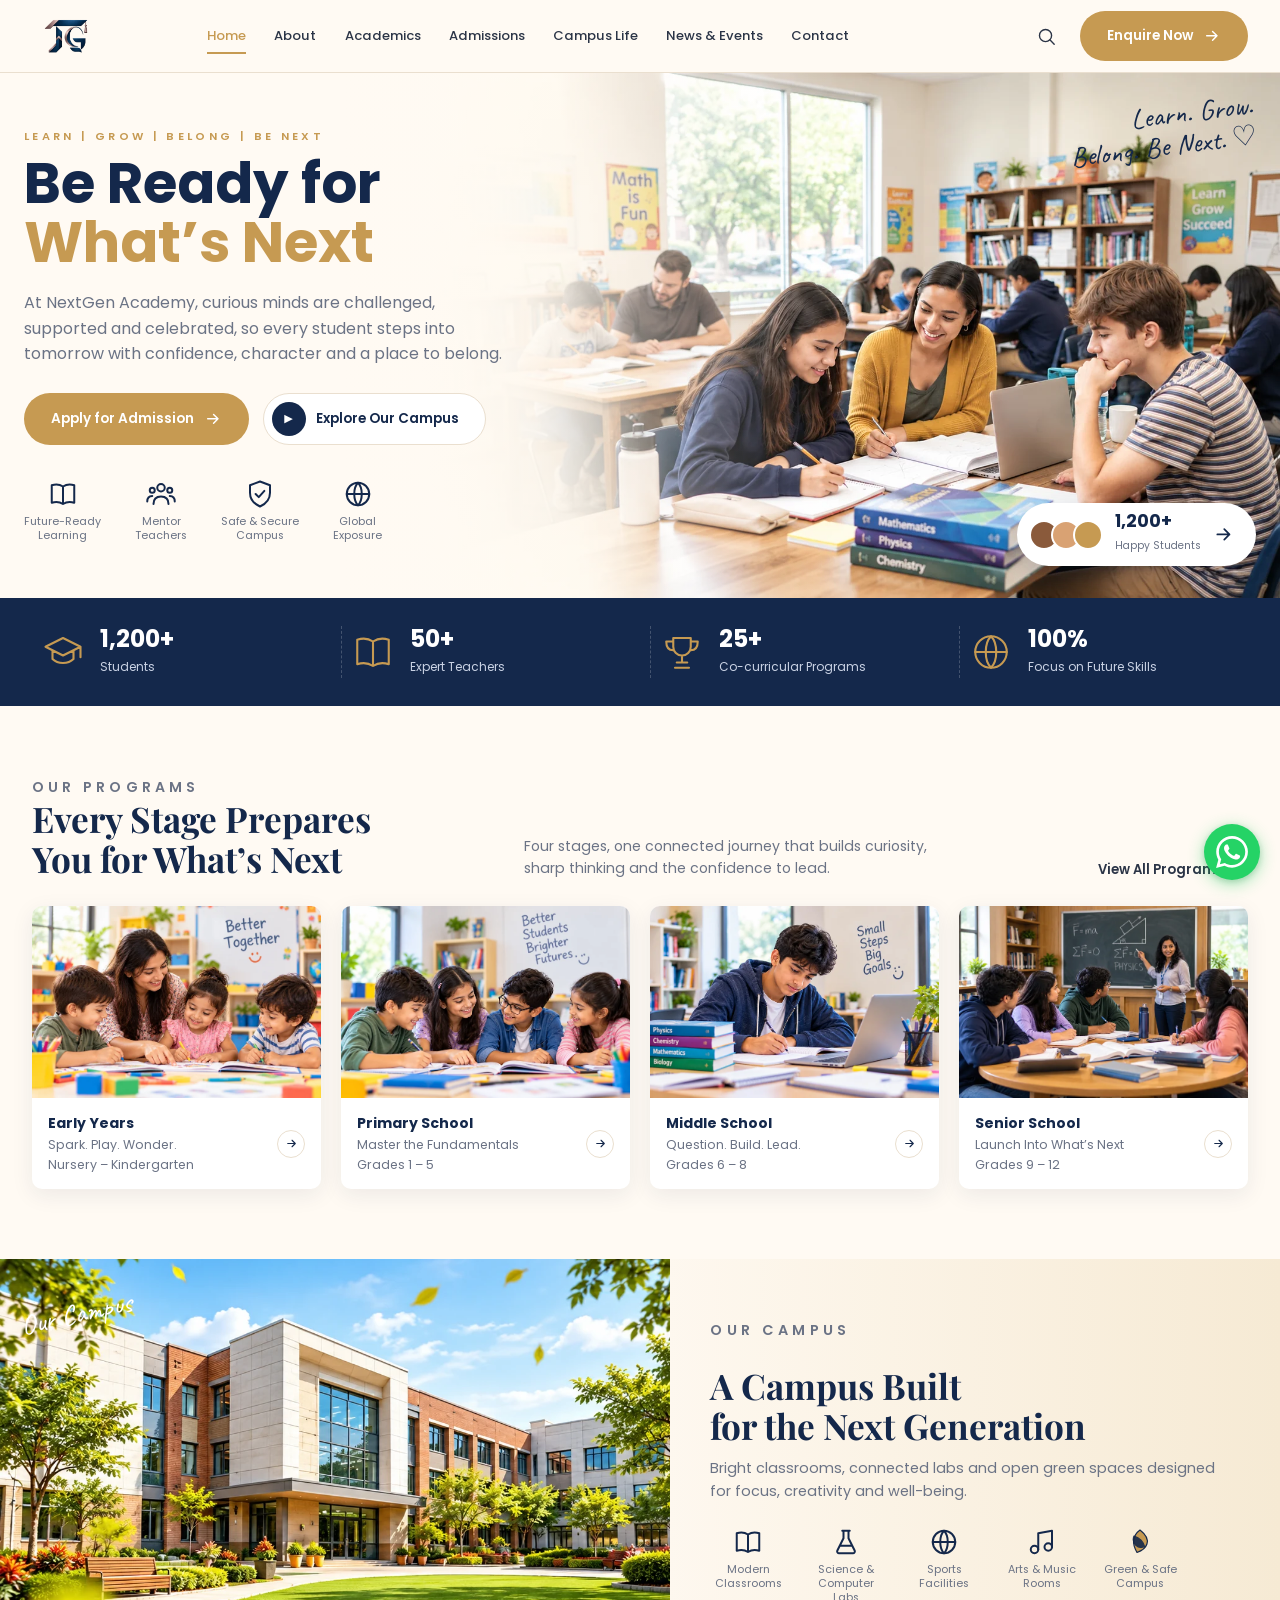
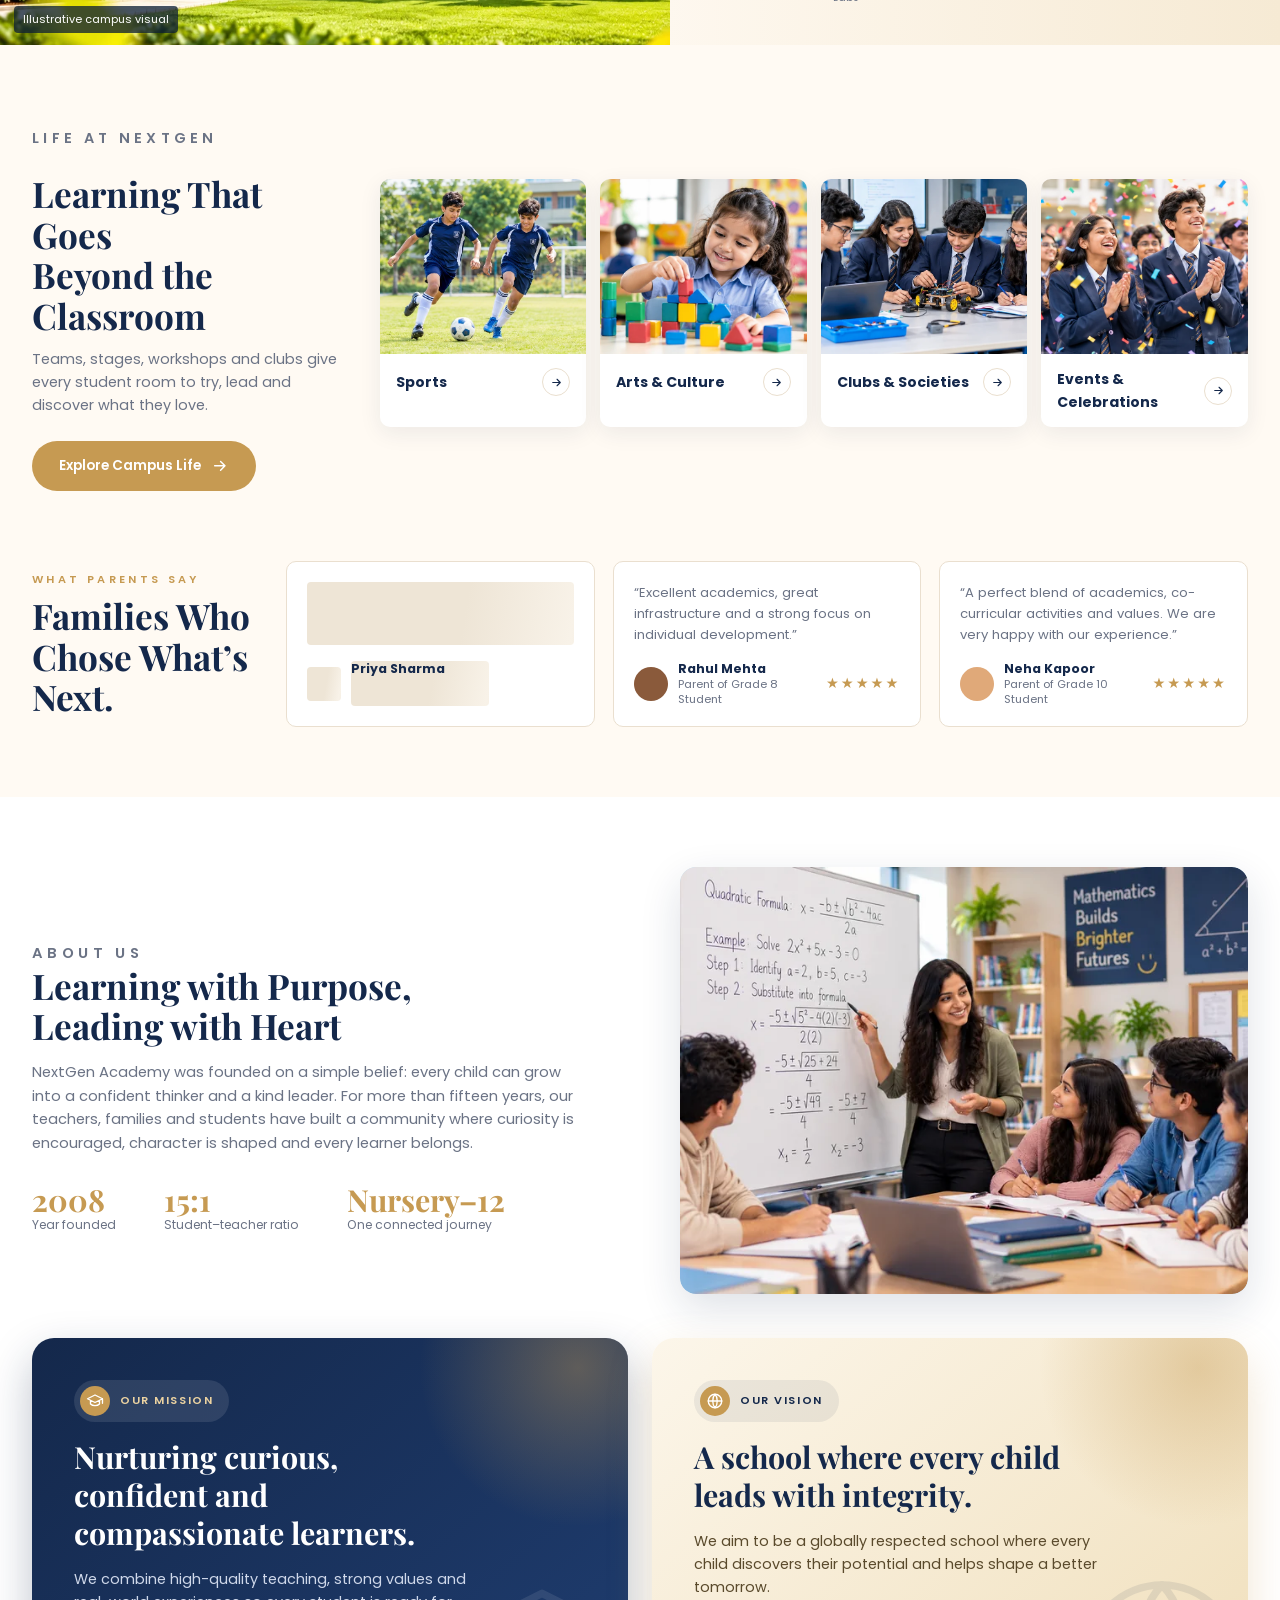
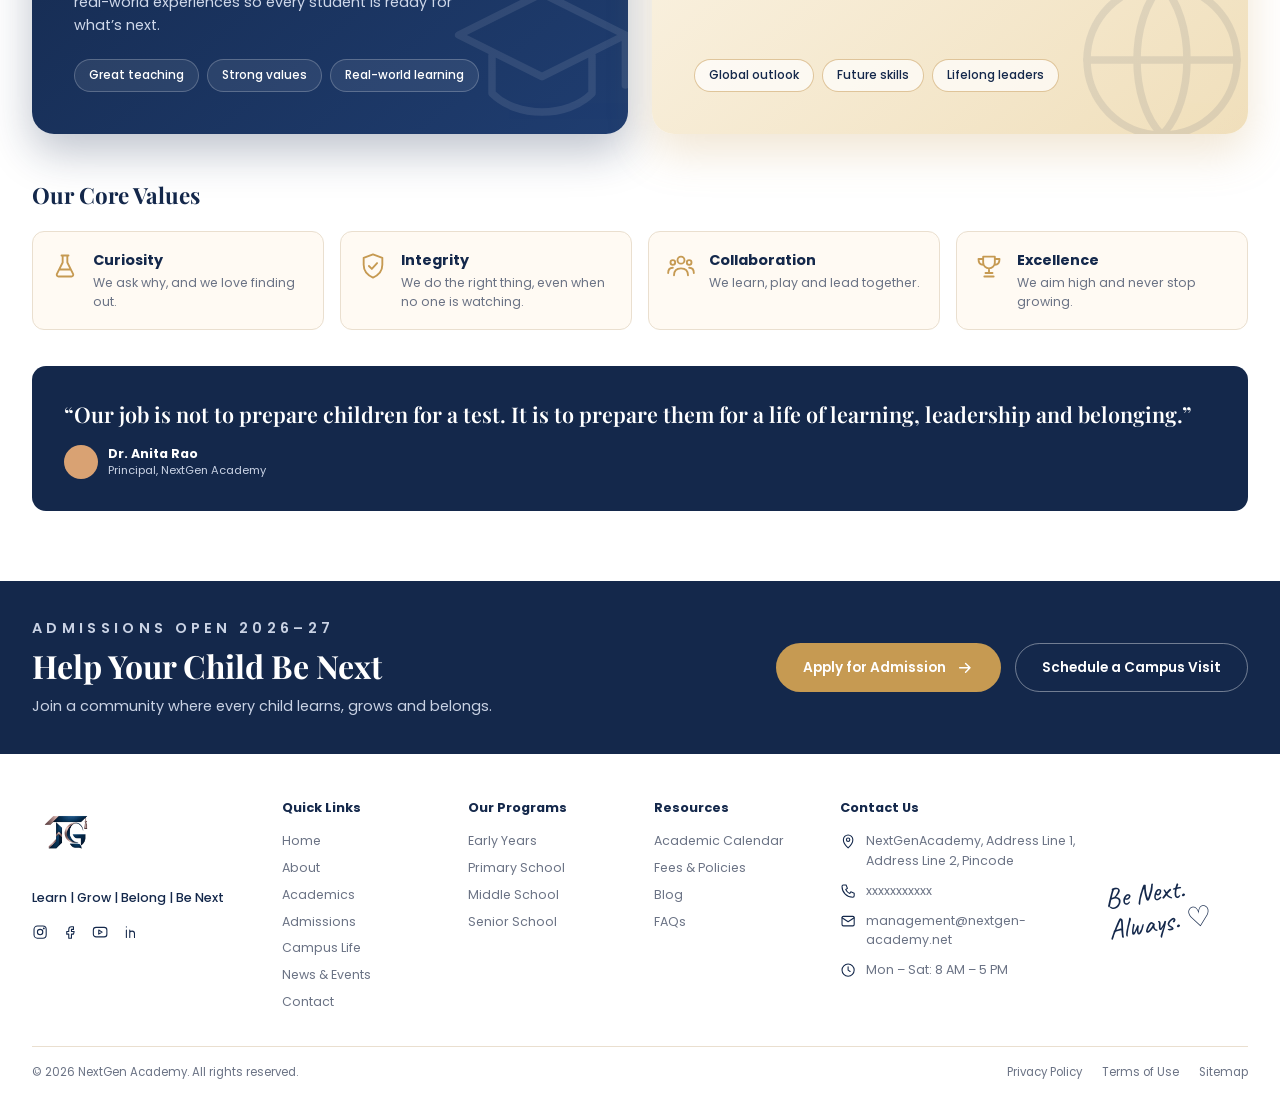
==== commit 98e424b2: "whatsapp direct and enquiry email redirect added" ====
--- a/index.html
+++ b/index.html
@@ -21,8 +21,10 @@
     <meta property="og:url" content="https://nextgenacademy.pro/" />
     <meta name="twitter:title" content="NextGen Academy | Academic Programs & Admissions" />
     <meta name="twitter:description" content="Explore learning, academic programs and admissions at NextGen Academy." />
-    <link rel="preload" as="image" href="images/hero-school-life.webp" media="(min-width: 861px)" fetchpriority="high" />
-    <link rel="preload" as="image" href="images/hero-school-life-mobile.webp" media="(max-width: 860px)" fetchpriority="high" />
+    <link rel="preload" as="image" href="images/hero-school-life.webp" media="(min-width: 861px)"
+        fetchpriority="high" />
+    <link rel="preload" as="image" href="images/hero-school-life-mobile.webp" media="(max-width: 860px)"
+        fetchpriority="high" />
 
     <link rel="icon" type="image/png" href="favicon.png" />
     <link rel="apple-touch-icon" href="apple-touch-icon.png" />
@@ -125,6 +127,14 @@
     <button aria-label="Back to top" id="tt"><svg class="i">
             <use href="#ar"></use>
         </svg></button>
+    <a aria-label="Chat on WhatsApp" class="wa-btn"
+        href="https://wa.me/xxxxxxxxxxxx?text=Hello%20NextGen%20Academy%2C%20I%20would%20like%20to%20enquire%20about%20admissions%20and%20academic%20programs."
+        target="_blank" rel="noopener noreferrer">
+        <svg aria-hidden="true" fill="currentColor" height="32" viewBox="0 0 24 24" width="32">
+            <path
+                d="M.057 24l1.687-6.163c-1.041-1.804-1.588-3.849-1.587-5.946.003-6.556 5.338-11.891 11.893-11.891 3.181.001 6.167 1.24 8.413 3.488 2.245 2.248 3.481 5.236 3.48 8.414-.003 6.557-5.338 11.892-11.893 11.892-1.99-.001-3.951-.5-5.688-1.448l-6.305 1.654zm6.597-3.807c1.676.995 3.276 1.591 5.392 1.592 5.448 0 9.886-4.434 9.889-9.885.002-5.462-4.415-9.89-9.881-9.892-5.452 0-9.887 4.434-9.889 9.884-.001 2.225.651 3.891 1.746 5.634l-.999 3.648 3.742-.981zm11.387-5.464c-.074-.124-.272-.198-.57-.347-.297-.149-1.758-.868-2.031-.967-.272-.099-.47-.149-.669.149-.198.297-.768.967-.941 1.165-.173.198-.347.223-.644.074-.297-.149-1.255-.462-2.39-1.475-.883-.788-1.48-1.761-1.653-2.059-.173-.297-.018-.458.13-.606.134-.133.297-.347.446-.521.151-.172.2-.296.3-.495.099-.198.05-.372-.025-.521-.075-.148-.669-1.611-.916-2.206-.242-.579-.487-.501-.669-.51l-.57-.01c-.198 0-.52.074-.792.372s-1.04 1.016-1.04 2.479 1.065 2.876 1.213 3.074c.149.198 2.095 3.2 5.076 4.487.709.306 1.263.489 1.694.626.712.226 1.36.194 1.872.118.571-.085 1.758-.719 2.006-1.413.248-.695.248-1.29.173-1.414z" />
+        </svg>
+    </a>
     <svg aria-hidden="true" height="0" style="position:absolute" width="0">
         <defs>
             <symbol id="kid" viewbox="0 0 100 110">
@@ -314,9 +324,12 @@
             </div>
         </div>
         <div class="hv">
-            <picture><source media="(max-width: 860px)" srcset="images/hero-school-life-mobile.webp" type="image/webp" /><img class="art generated-photo hero-image-placeholder" src="images/hero-school-life.webp"
-                alt="Students learning together in a bright classroom" width="1600" height="900" loading="eager"
-                fetchpriority="high" decoding="async" /></picture>
+            <picture>
+                <source media="(max-width: 860px)" srcset="images/hero-school-life-mobile.webp" type="image/webp" /><img
+                    class="art generated-photo hero-image-placeholder" src="images/hero-school-life.webp"
+                    alt="Students learning together in a bright classroom" width="1600" height="900" loading="eager"
+                    fetchpriority="high" decoding="async" />
+            </picture>
             <div class="hand">Learn. Grow.<br />Belong. Be Next. ♡</div>
             <div class="badge">
                 <div class="av"><i></i><i></i><i></i></div>
@@ -637,10 +650,12 @@
                         </svg>NextGenAcademy, Address Line 1, Address Line 2, Pincode</div>
                     <div class="ci"><svg class="i">
                             <use href="#ph"></use>
-                        </svg>+xx xxxxxxxx</div>
+                        </svg><a
+                            href="https://wa.me/xxxxxxxxx?text=Hello%20NextGen%20Academy%2C%20I%20would%20like%20to%20enquire%20about%20admissions%20and%20academic%20programs."
+                            target="_blank" rel="noopener noreferrer">xxxxxxxxxxx</a></div>
                     <div class="ci"><svg class="i">
                             <use href="#ml"></use>
-                        </svg>admissions@nextgenacademy.edu</div>
+                        </svg><a href="mailto:management@nextgen-academy.net">management@nextgen-academy.net</a></div>
                     <div class="ci"><svg class="i">
                             <use href="#clk"></use>
                         </svg>Mon – Sat: 8 AM – 5 PM</div>
@@ -652,11 +667,11 @@
                         Policy</a><a href="#">Terms of Use</a><a href="sitemap.xml">Sitemap</a></span></div>
         </div>
     </footer>
-    
-    
-    
-    
-<script src="assets/site.min.js" defer></script>
+
+
+
+
+    <script src="assets/site.min.js" defer></script>
 </body>
 
 </html>
--- a/assets/styles.min.css
+++ b/assets/styles.min.css
@@ -1 +1 @@
-:root{--p:#c69a52;--pd:#a87e3a;--n:#14284b;--bg:#fffaf3;--t:#2b3446;--m:#6b7385;--card:#fff;--line:#eadfcf;color-scheme:light;box-sizing:border-box;padding-top:env(safe-area-inset-top,0);padding-bottom:env(safe-area-inset-bottom,0)}*,:after,:before{box-sizing:inherit}html{scroll-behavior:smooth;scroll-padding-top:90px}body{margin:0;font:400 clamp(14px, .9vw + 11px, 16px)/1.6 Poppins,system-ui,sans-serif;color:var(--t);background:var(--bg)}a{color:inherit;text-decoration:none}:focus-visible{outline:2px solid var(--p);outline-offset:3px}.w{width:min(1560px,100% - clamp(32px,5vw,112px));margin-inline:auto}.serif{font-family:'Playfair Display',Georgia,serif;color:var(--n)}.eye{font-size:.7rem;letter-spacing:.3em;text-transform:uppercase;color:var(--p);font-weight:600;margin:0 0 8px}.hand{font-family:Caveat,cursive;font-size:clamp(1.2rem, 2.2vw, 1.9rem);line-height:1.1}svg.i{width:1.3em;height:1.3em;fill:none;stroke:currentColor;stroke-width:1.6;stroke-linecap:round;stroke-linejoin:round;flex:none}.btn{display:inline-flex;align-items:center;gap:10px;padding:13px 26px;border-radius:99px;font-weight:600;font-size:.85rem;border:1.5px solid transparent;cursor:pointer;transition:.2s}.b1{background:var(--p);color:#fff}.b1:hover{background:var(--pd)}.b2{border-color:var(--line);background:var(--card);color:var(--n)}.b3{border-color:rgba(255,255,255,.4);color:#fff}.top{background:var(--n);color:#fff;font-size:.75rem}.top .w{display:flex;justify-content:space-between;align-items:center;gap:16px;padding:8px 0}.top .c{margin-inline:auto;display:flex;gap:14px;align-items:center}.top .c a{background:#fff;color:var(--n);padding:3px 14px;border-radius:99px;font-weight:600}.top .r{display:flex;gap:18px}@media(max-width:800px){.top .r{display:none}}header.h{position:sticky;top:0;z-index:20;background:var(--bg);border-bottom:1px solid var(--line)}header.h .w{display:flex;align-items:center;gap:24px;height:72px}.logo{display:flex;align-items:center;gap:10px;line-height:1.1}.logo img{height:auto;width:56px;display:block}.logo b{font:700 1.45rem/1 "Playfair Display",Georgia,serif;color:var(--n);display:block;letter-spacing:-.01em}.logo em{font-style:normal;color:#b9806a}.logo small{font-size:.6rem;color:var(--n);letter-spacing:.5em;margin-top:4px;display:block}nav{display:flex;gap:clamp(14px,2.2vw,32px);margin-inline:auto;font-size:.82rem;font-weight:500}nav a{padding:6px 0;border-bottom:2px solid transparent}nav a.on,nav a:hover{color:var(--p);border-color:var(--p)}.burger{display:none;background:0 0;border:0;color:var(--t);margin-left:auto}@media(max-width:980px){.burger{display:block}nav{display:none;position:absolute;top:100%;left:0;right:0;background:var(--bg);flex-direction:column;padding:16px 20px;gap:4px;border-bottom:1px solid var(--line)}nav.open{display:flex}header.h .btn{display:none}}.hero{position:relative;overflow:hidden;background:var(--bg);display:flow-root;padding:0}.hero .w{position:relative;z-index:2;display:flex;align-items:center;min-height:0;padding-block:48px}.hc{max-width:600px}.hero h1{font-size:clamp(2.4rem, 5.4vw, 4.1rem);line-height:1.05;margin:0 0 18px;color:var(--n);font-weight:700}.hero h1 span{color:var(--p);display:block}.hero p.l{max-width:440px;color:var(--m);margin:0 0 26px}.cta{display:flex;flex-wrap:wrap;gap:14px;margin-bottom:34px}.play{width:34px;height:34px;border-radius:50%;background:var(--n);color:#fff;display:grid;place-items:center;font-size:.7rem}.feat{display:flex;flex-wrap:wrap;gap:clamp(14px,3vw,34px)}.feat div{text-align:center;font-size:.68rem;color:var(--m);line-height:1.3;display:flex;flex-direction:column;align-items:center;gap:6px}.feat svg{width:30px;height:30px;color:var(--n)}.hv{--hr:max(24px, calc((100vw - 1560px)/2));position:absolute;top:0;right:0;bottom:0;width:min(62%,1000px);z-index:1}.hv .art{position:absolute;inset:0;width:100%;height:100%;display:block;-webkit-mask-image:linear-gradient(90deg,transparent 0,#000 42%);mask-image:linear-gradient(90deg,transparent 0,#000 42%)}.hv .hand{position:absolute;top:28px;right:var(--hr);transform:rotate(-7deg);color:var(--n);text-align:right;z-index:2}.badge{position:absolute;right:var(--hr);bottom:32px;background:var(--card);border-radius:99px;padding:10px 22px 10px 12px;display:flex;align-items:center;gap:12px;box-shadow:0 10px 30px rgba(20,40,75,.18);z-index:2}.av{display:flex}.av i{width:30px;height:30px;border-radius:50%;border:2px solid #fff;margin-left:-8px;background:var(--p)}.av i:first-child{margin:0;background:#8a5a3b}.av i:nth-child(2){background:#d9a273}.badge b{font-size:1.1rem;color:var(--n);display:block;line-height:1}.badge small{font-size:.65rem;color:var(--m)}.art *{transform-box:fill-box}@media(min-width:1760px){.hero .w{min-height:0}}.cl{animation:dr 34s ease-in-out infinite alternate}.c2{animation-duration:46s;animation-direction:alternate-reverse}@keyframes dr{to{transform:translateX(90px)}}.sun{animation:pu 6s ease-in-out infinite alternate}@keyframes pu{from{opacity:.6}to{opacity:1}}.sw{transform-origin:50% 100%;animation:sy 6s ease-in-out infinite alternate}.s2{animation-duration:7.5s;animation-delay:-2s}@keyframes sy{from{transform:rotate(-1.8deg)}to{transform:rotate(1.8deg)}}.bb{animation:bo 3.4s ease-in-out infinite alternate}.b2{animation-duration:4s;animation-delay:-1s}.b3{animation-duration:3.8s;animation-delay:-2s}@keyframes bo{to{transform:translateY(-6px)}}.fl{animation:fa 16s linear infinite;opacity:0}.f2{animation-delay:-6s;animation-duration:19s}.f3{animation-delay:-11s;animation-duration:22s}@keyframes fa{0%{transform:translate(0,-30px) rotate(0);opacity:0}10%{opacity:.9}90%{opacity:.9}100%{transform:translate(-90px,500px) rotate(300deg);opacity:0}}.paused .art *{animation-play-state:paused}@media(prefers-reduced-motion:reduce){.art *{animation:none!important}}@media(max-width:860px){.hero .w{min-height:0;padding-block:36px 8px}.hv{position:relative;right:0;width:100%;height:360px}.hv .art{-webkit-mask-image:linear-gradient(180deg,transparent 0,#000 30%);mask-image:linear-gradient(180deg,transparent 0,#000 30%)}.hv .hand{display:none}.badge{right:20px}}.stats{background:var(--n);color:#fff}.stats .w{display:grid;grid-template-columns:repeat(4,1fr);gap:20px;padding:28px 0}.stats div{display:flex;align-items:center;gap:16px;padding-inline:10px}.stats div+div{border-left:1px dashed rgba(255,255,255,.2)}.stats svg{width:42px;height:42px;color:var(--p)}.stats b{font-size:1.5rem;display:block;line-height:1.1}.stats small{font-size:.75rem;color:#c9d2e4}@media(max-width:800px){.stats .w{grid-template-columns:1fr 1fr}.stats div:nth-child(3){border-left:0}}section{padding:clamp(40px,6vw,70px) 0}.head{display:flex;justify-content:space-between;align-items:flex-end;gap:24px;flex-wrap:wrap;margin-bottom:26px}.head h2,.sec h2{font-size:clamp(1.6rem, 3vw, 2.2rem);line-height:1.15;margin:0}.head p{max-width:420px;color:var(--m);margin:0;font-size:.88rem}.head a{font-weight:600;font-size:.82rem;display:flex;gap:8px;align-items:center}.grid4{display:grid;grid-template-columns:repeat(auto-fit,minmax(220px,1fr));gap:20px}.card{background:var(--card);border-radius:10px;overflow:hidden;box-shadow:0 6px 22px rgba(20,40,75,.08);display:block}.card .ph{aspect-ratio:16/10}.card .tx{padding:14px 16px;display:flex;justify-content:space-between;align-items:center;gap:10px;font-size:.78rem;color:var(--m)}.card b{display:block;color:var(--n);font-size:.88rem}.arr{width:28px;height:28px;border:1px solid var(--line);border-radius:50%;display:grid;place-items:center;flex:none;color:var(--n)}.arr svg{width:13px;height:13px}.ph{position:relative;overflow:hidden;background:var(--g,#e8dcc6)}.ph svg.s{width:100%;height:100%;display:block}.campus{padding:0;background:linear-gradient(90deg,transparent 45%,#f6ead4);overflow:hidden}.campus .w{width:100%;display:grid;grid-template-columns:1.1fr 1fr;align-items:center}.cv{position:relative;min-height:340px;height:100%}.cv .hand{position:absolute;left:20px;top:40px;transform:rotate(-12deg);color:#fff;z-index:2}.tour{position:absolute;left:50%;top:50%;transform:translate(-50%,-50%);display:flex;align-items:center;gap:12px;background:rgba(20,40,75,.6);color:#fff;padding:8px 20px 8px 8px;border-radius:99px;font-size:.78rem;backdrop-filter:blur(4px);z-index:2}.tour .play{width:44px;height:44px;background:#fff;color:var(--n)}.ct{padding:50px clamp(20px,5vw,60px) 40px 40px;max-width:640px}.ct p{color:var(--m);font-size:.9rem;margin:10px 0 24px}.ic{display:flex;flex-wrap:wrap;gap:22px}.ic div{text-align:center;font-size:.68rem;color:var(--m);width:76px;line-height:1.3;display:flex;flex-direction:column;align-items:center;gap:6px}.ic svg{width:30px;height:30px;color:var(--n)}@media(max-width:860px){.campus .w{grid-template-columns:1fr}.ct{padding:30px 20px}}.life .w{display:grid;grid-template-columns:minmax(260px,.8fr) 2.2fr;gap:32px;align-items:center}.life p{color:var(--m);font-size:.9rem;margin:12px 0 24px}.life .grid4{grid-template-columns:repeat(auto-fit,minmax(150px,1fr));gap:14px}.life .card .ph{aspect-ratio:4/3.4}@media(max-width:900px){.life .w{grid-template-columns:1fr}}.test .w{display:grid;grid-template-columns:minmax(220px,.7fr) 3fr;gap:30px;align-items:center}.tg{display:grid;grid-template-columns:repeat(auto-fit,minmax(240px,1fr));gap:18px}.q{background:var(--card);border:1px solid var(--line);border-radius:10px;padding:20px;font-size:.82rem;color:var(--m);display:flex;flex-direction:column;justify-content:space-between;gap:16px}.q p{margin:0}.who{display:flex;align-items:center;gap:10px;font-size:.7rem;line-height:1.3}.who b{display:block;color:var(--n);font-size:.78rem}.who i{width:34px;height:34px;border-radius:50%;background:#d9a273;flex:none}.stars{margin-left:auto;color:var(--p);letter-spacing:2px;font-size:.9rem}@media(max-width:900px){.test .w{grid-template-columns:1fr}}.adm{background:var(--n);color:#fff;padding:36px 0}.adm .w{display:flex;justify-content:space-between;align-items:center;gap:24px;flex-wrap:wrap}.adm h2{color:#fff;font-size:clamp(1.5rem, 2.6vw, 2rem);margin:0}.adm p{margin:4px 0 0;color:#c9d2e4;font-size:.9rem}.adm .cta{margin:0}footer{background:var(--card);padding:44px 0 0;font-size:.78rem;color:var(--m)}.fg{display:grid;grid-template-columns:1.4fr repeat(3,1fr) 1.5fr .9fr;gap:28px}footer h4{color:var(--n);margin:0 0 12px;font-size:.8rem}footer ul{list-style:none;margin:0;padding:0;display:grid;gap:7px}footer li a:hover{color:var(--p)}.soc{display:flex;gap:14px;margin-top:16px;color:var(--n)}.ci{display:flex;gap:10px;margin-bottom:10px}.ci svg{color:var(--n);margin-top:2px}.fb{display:flex;justify-content:space-between;flex-wrap:wrap;gap:10px;border-top:1px solid var(--line);margin-top:34px;padding:16px 0;font-size:.72rem}.fb span{display:flex;gap:20px}@media(max-width:1000px){.fg{grid-template-columns:1fr 1fr 1fr}.fg>:first-child{grid-column:1/-1}.fg>:last-child{display:none}}@media(max-width:560px){.fg{grid-template-columns:1fr 1fr}}@media(prefers-reduced-motion:reduce){*{transition:none!important;scroll-behavior:auto!important}}#pre{position:fixed;inset:0;z-index:100;display:grid;place-items:center;background:var(--bg);transition:opacity .5s ease,visibility .5s}html.loaded #pre,html:not(.js) #pre{opacity:0;visibility:hidden}html:not(.js) #pre{display:none}html.js:not(.loaded){overflow:hidden}.pl{text-align:center}.pl b{font:700 2rem/1 'Playfair Display',Georgia,serif;color:var(--n)}.pl em{font-style:normal;color:#b9806a}.pb{display:block;width:160px;height:3px;margin:18px auto 0;background:var(--line);border-radius:9px;overflow:hidden}.pb i{display:block;height:100%;width:40%;background:var(--p);border-radius:9px;animation:pbm 1.1s ease-in-out infinite}@keyframes pbm{from{transform:translateX(-100%)}to{transform:translateX(260%)}}#sp{position:fixed;top:0;left:0;right:0;height:3px;z-index:60;background:var(--p);transform:scaleX(0);transform-origin:0 50%;pointer-events:none}#tt{position:fixed;right:20px;bottom:calc(20px + env(safe-area-inset-bottom,0px));z-index:30;width:44px;height:44px;border-radius:50%;border:0;background:var(--p);color:#fff;display:grid;place-items:center;cursor:pointer;box-shadow:0 8px 22px rgba(20,40,75,.22);opacity:0;visibility:hidden;transform:translateY(12px);transition:opacity .3s,transform .3s,visibility .3s}#tt.show{opacity:1;visibility:visible;transform:none}#tt svg{transform:rotate(-90deg);width:18px;height:18px}header.h{transition:box-shadow .3s ease}header.h.sc{box-shadow:0 6px 24px rgba(20,40,75,.09)}.stats b{font-variant-numeric:tabular-nums}@keyframes shim{to{background-position:-200% 0}}.sk{pointer-events:none}.sk .ph,.sk .tx b,.sk .tx span,.sk .who i,.sk .who span,.sk.q p{background-image:linear-gradient(100deg,#eee5d6 30%,#f8f2e8 50%,#eee5d6 70%)!important;background-size:200% 100%!important;animation:shim 1.2s linear infinite}.sk .tx b,.sk .tx span,.sk .who i,.sk .who span,.sk.q p{color:transparent!important;border-radius:4px}.sk .arr,.sk .ph svg,.sk .stars{visibility:hidden}@media(prefers-reduced-motion:no-preference){.js .hc>*{opacity:0;transform:translateY(18px)}.loaded .hc>*{opacity:1;transform:none;transition:opacity .7s ease,transform .7s cubic-bezier(.2, .7, .2, 1)}.loaded .hc>:nth-child(2){transition-delay:.1s}.loaded .hc>:nth-child(3){transition-delay:.2s}.loaded .hc>:nth-child(4){transition-delay:.3s}.loaded .hc>:nth-child(5){transition-delay:.4s}.js .hv{opacity:0}.loaded .hv{opacity:1;transition:opacity 1.2s ease .2s}.js .rv{opacity:0;transform:translateY(22px)}.js .rv.in{opacity:1;transform:none;transition:opacity .6s ease var(--d, 0s),transform .6s cubic-bezier(.2, .7, .2, 1) var(--d, 0s)}.tour .play{animation:pp 2.4s ease-out infinite}@keyframes pp{0%{box-shadow:0 0 0 0 rgba(255,255,255,.55)}100%,70%{box-shadow:0 0 0 14px rgba(255,255,255,0)}}}@media(hover:hover) and (prefers-reduced-motion:no-preference){.card{transition:transform .3s ease,box-shadow .3s ease}.card:hover{transform:translateY(-5px);box-shadow:0 14px 34px rgba(20,40,75,.15)}.card .ph svg.s{transition:transform .6s ease}.card:hover .ph svg.s{transform:scale(1.06)}.arr{transition:background .25s,color .25s,border-color .25s}.card:hover .arr{background:var(--p);border-color:var(--p);color:#fff}.btn:hover{transform:translateY(-2px)}.b1:hover{box-shadow:0 8px 20px rgba(198,154,82,.4)}.feat div svg,.ic div svg{transition:transform .3s ease}.feat div:hover svg,.ic div:hover svg{transform:translateY(-3px)}}.btn:active{transform:scale(.97)}.mo{position:fixed;inset:0;z-index:90;display:grid;place-items:center;padding:20px;background:rgba(14,26,50,.55);backdrop-filter:blur(4px);-webkit-backdrop-filter:blur(4px);opacity:0;transition:opacity .25s ease;overflow-y:auto}.mo[hidden]{display:none}.mo.on{opacity:1}.md{position:relative;width:min(600px,100%);max-height:calc(100dvh - 40px);overflow-y:auto;background:var(--card);border-radius:18px;padding:clamp(22px,4vw,36px);box-shadow:0 30px 80px rgba(14,26,50,.35);transform:translateY(16px) scale(.98);transition:transform .3s cubic-bezier(.2, .7, .2, 1)}.mo.on .md{transform:none}.mx{position:absolute;top:14px;right:14px;width:38px;height:38px;border-radius:50%;border:1px solid var(--line);background:var(--card);color:var(--n);font-size:1.4rem;line-height:1;cursor:pointer}.mx:hover{background:var(--bg)}.md h2{font-size:clamp(1.4rem, 3vw, 1.8rem);margin:0 0 6px;padding-right:36px}.msub{margin:0 0 20px;color:var(--m);font-size:.86rem}.fg2{display:grid;grid-template-columns:1fr 1fr;gap:14px}.fld{display:flex;flex-direction:column;gap:5px;min-width:0}.fld[hidden]{display:none}.fld.full{grid-column:1/-1}.fld label{font-size:.76rem;font-weight:600;color:var(--n)}.fld label i{color:#c0392b;font-style:normal}.fld input,.fld select,.fld textarea{font:inherit;font-size:.88rem;color:var(--t);background:var(--bg);border:1.5px solid var(--line);border-radius:10px;padding:11px 13px;width:100%;transition:border-color .2s,box-shadow .2s}.fld textarea{resize:vertical;min-height:92px}.fld input:focus,.fld select:focus,.fld textarea:focus{outline:0;border-color:var(--p);box-shadow:0 0 0 3px rgba(198,154,82,.22)}.fld.bad input,.fld.bad select,.fld.bad textarea{border-color:#c0392b}.er{min-height:0;font-size:.7rem;color:#c0392b}.chk{display:flex;gap:10px;align-items:flex-start;font-size:.76rem;color:var(--m);margin:16px 0 0;cursor:pointer}.chk input{margin-top:3px;accent-color:var(--p);width:16px;height:16px;flex:none}.hp{position:absolute;left:-9999px;width:1px;height:1px;overflow:hidden}.sub{width:100%;justify-content:center;margin-top:18px}.sub .spn{display:none;width:16px;height:16px;border:2px solid rgba(255,255,255,.5);border-top-color:#fff;border-radius:50%;animation:rot .7s linear infinite}.sub.ld .spn{display:inline-block}.sub.ld{opacity:.85;pointer-events:none}@keyframes rot{to{transform:rotate(360deg)}}.sec-note{display:flex;gap:8px;align-items:center;justify-content:center;font-size:.68rem;color:var(--m);margin:12px 0 0}#tw{position:fixed;top:calc(16px + env(safe-area-inset-top,0px));right:16px;z-index:120;display:grid;gap:10px;width:min(380px,calc(100vw - 32px));pointer-events:none}.ts{position:relative;overflow:hidden;pointer-events:auto;display:flex;gap:12px;align-items:flex-start;background:var(--card);border-radius:12px;border-left:4px solid #2e7d5b;padding:14px 38px 16px 14px;box-shadow:0 14px 40px rgba(14,26,50,.22);animation:tin .35s cubic-bezier(.2,.7,.2,1)}.ts.error{border-color:#c0392b}.ts.out{opacity:0;transform:translateX(24px);transition:.3s}.ts .ti{flex:none;width:26px;height:26px;border-radius:50%;display:grid;place-items:center;color:#fff;background:#2e7d5b;font-size:.85rem;font-weight:700}.ts.error .ti{background:#c0392b}.ts strong{display:block;font-size:.86rem;color:var(--n)}.ts p{margin:2px 0 0;font-size:.78rem;color:var(--m);line-height:1.45}.ts .tc{position:absolute;top:8px;right:8px;width:26px;height:26px;border:0;background:0 0;color:var(--m);font-size:1.1rem;cursor:pointer;border-radius:50%}.ts .tp{position:absolute;left:0;bottom:0;height:3px;width:100%;background:#2e7d5b;transform-origin:0 50%;animation:tpg 5.5s linear forwards}.ts.error .tp{background:#c0392b}@keyframes tin{from{opacity:0;transform:translateX(30px)}to{opacity:1;transform:none}}@keyframes tpg{to{transform:scaleX(0)}}@media(max-width:520px){.fg2{grid-template-columns:1fr}#tw{right:16px;left:16px;width:auto}}@media(prefers-reduced-motion:reduce){.md,.mo,.ts{animation:none!important;transition:none!important}.ts .tp{animation:none}}.about{background:#fff}.ab-top{display:grid;grid-template-columns:1.05fr 1fr;gap:clamp(24px,4vw,64px);align-items:center}.ab-top p{color:var(--m);font-size:.92rem;margin:14px 0 0;max-width:560px}.facts{display:flex;flex-wrap:wrap;gap:clamp(20px,4vw,48px);margin-top:28px}.facts div{line-height:1.3;font-size:.76rem;color:var(--m)}.facts b{display:block;font:700 1.9rem/1.1 'Playfair Display',Georgia,serif;color:var(--p)}.ab-img{border-radius:16px;aspect-ratio:4/3;box-shadow:0 14px 40px rgba(20,40,75,.14)}.est{position:absolute;left:16px;bottom:16px;z-index:2;background:#fff;color:var(--n);border-radius:99px;padding:8px 18px;font-size:.76rem;font-weight:600;box-shadow:0 8px 22px rgba(20,40,75,.18)}.mv{display:grid;grid-template-columns:repeat(auto-fit,minmax(280px,1fr));gap:20px;margin-top:44px}.mvc{background:var(--bg);border-radius:14px;padding:clamp(22px,3vw,32px);border-top:3px solid var(--p);box-shadow:0 6px 22px rgba(20,40,75,.07)}.mvc .ico{width:48px;height:48px;border-radius:50%;background:var(--p);color:#fff;display:grid;place-items:center;margin-bottom:14px}.mvc .ico svg{width:24px;height:24px}.mvc h3{margin:0 0 8px;font-size:1.3rem}.mvc p{margin:0;color:var(--m);font-size:.88rem}.ab-h{font-size:1.4rem;margin:44px 0 0}.vals{display:grid;grid-template-columns:repeat(auto-fit,minmax(210px,1fr));gap:16px;margin-top:18px}.val{display:flex;gap:14px;align-items:flex-start;padding:18px;border:1px solid var(--line);border-radius:12px;background:var(--bg);font-size:.78rem;color:var(--m);line-height:1.5}.val svg{width:28px;height:28px;color:var(--p);margin-top:2px}.val b{display:block;color:var(--n);font-size:.9rem;margin-bottom:2px}.pq{margin-top:36px;display:grid;gap:14px;padding:clamp(22px,3vw,32px);border-radius:14px;background:var(--n);color:#fff}.pq p{margin:0;font:600 clamp(1.05rem, 2vw, 1.35rem)/1.5 'Playfair Display',Georgia,serif}.pq .who{color:#c9d2e4}.pq .who b{color:#fff}@media(max-width:860px){.ab-top{grid-template-columns:1fr}}@media(hover:hover) and (prefers-reduced-motion:no-preference){.mvc,.val{transition:transform .3s ease,box-shadow .3s ease}.mvc:hover,.val:hover{transform:translateY(-4px);box-shadow:0 14px 34px rgba(20,40,75,.13)}}.mv{gap:24px}.mv .mvc{position:relative;overflow:hidden;isolation:isolate;display:flex;flex-direction:column;align-items:flex-start;gap:16px;border:0;border-radius:22px;padding:clamp(26px,3.4vw,42px);min-height:300px}.mv .mvc::before{content:"";position:absolute;z-index:-1;width:320px;height:320px;right:-110px;top:-130px;border-radius:50%;background:radial-gradient(circle,rgba(198,154,82,.4),transparent 70%)}.mv .mis{background:linear-gradient(140deg,#14284b 0,#1f3d70 100%);color:#fff;box-shadow:0 18px 44px rgba(20,40,75,.28)}.mv .vis{background:linear-gradient(140deg,#fcf6ea 0,#f0dfbb 100%);color:var(--n);box-shadow:0 18px 44px rgba(198,154,82,.25)}.mv .mvc .wm{position:absolute;z-index:-1;right:-14px;bottom:-26px;width:200px;height:200px;opacity:.09;stroke-width:.9}.mv .tg{display:inline-flex;align-items:center;gap:10px;padding:6px 16px 6px 6px;border-radius:99px;font-size:.7rem;font-weight:600;letter-spacing:.14em;text-transform:uppercase}.mv .tg svg{width:30px;height:30px;padding:6px;border-radius:50%;background:var(--p);color:#fff;stroke-width:1.8}.mv .mis .tg{background:rgba(255,255,255,.1);color:#ecd3a1}.mv .vis .tg{background:rgba(20,40,75,.07);color:var(--n)}.mv .mvc h3{margin:0;font-size:clamp(1.4rem, 2.4vw, 1.9rem);line-height:1.25;max-width:20ch}.mv .mis h3{color:#fff}.mv .mvc p{margin:0;max-width:46ch;font-size:.9rem}.mv .mis p{color:#cfd8ea}.mv .vis p{color:#5a4a2c}.chp{list-style:none;margin:auto 0 0;padding:0;display:flex;flex-wrap:wrap;gap:8px;padding-top:6px}.chp li{padding:6px 14px;border-radius:99px;font-size:.74rem;font-weight:500;border:1px solid}.mis .chp li{background:rgba(255,255,255,.08);border-color:rgba(255,255,255,.22);color:#fff}.vis .chp li{background:rgba(255,255,255,.7);border-color:rgba(198,154,82,.55);color:var(--n)}@media(hover:hover) and (prefers-reduced-motion:no-preference){.mv .mvc .wm{transition:transform .6s ease}.mv .mvc:hover .wm{transform:rotate(-8deg) scale(1.06)}}.pmd{width:min(720px,100%);padding:0}.pmd .pv{aspect-ratio:16/7;border-radius:0;background:var(--g,#e8dcc6)}.pmd .pv svg{width:100%;height:100%;display:block}.pbody{padding:clamp(22px,4vw,36px);transition:opacity .15s ease}.pbody.sw{opacity:0}.pbody h2{margin:0 0 8px;font-size:clamp(1.5rem, 3vw, 2rem);padding:0}.pf{display:grid;grid-template-columns:repeat(3,1fr);gap:12px;margin:18px 0 4px}.pf div{background:var(--bg);border:1px solid var(--line);border-radius:12px;padding:12px 14px;font-size:.7rem;color:var(--m)}.pf b{display:block;color:var(--n);font-size:.92rem;margin-top:2px}.pbody h4{margin:22px 0 12px;font-size:.9rem;color:var(--n)}.pl2{list-style:none;margin:0;padding:0;display:grid;grid-template-columns:1fr 1fr;gap:10px 18px;font-size:.84rem}.pl2 li{display:flex;gap:10px;align-items:center}.pl2 li::before{content:"\2713";flex:none;width:22px;height:22px;border-radius:50%;background:rgba(198,154,82,.2);color:var(--pd);display:grid;place-items:center;font-size:.7rem;font-weight:700}.pa{display:flex;flex-wrap:wrap;gap:12px;margin-top:26px}@media(max-width:520px){.pl2{grid-template-columns:1fr}.pf{gap:8px}.pf div{padding:10px}.pmd .pv{aspect-ratio:16/9}}.image-placeholder{position:relative;display:flex;align-items:center;justify-content:center;flex-direction:column;gap:10px;width:100%;height:100%;min-height:140px;padding:22px;text-align:center;overflow:hidden;color:var(--n);background:linear-gradient(135deg,#f7f0e5,#e7edf3);border:1px dashed rgba(20,40,75,.28)}.image-placeholder:after,.image-placeholder:before{content:"";position:absolute;border-radius:50%;pointer-events:none;background:rgba(198,154,82,.12)}.image-placeholder:before{width:150px;height:150px;right:-38px;top:-50px}.image-placeholder:after{width:100px;height:100px;left:-28px;bottom:-42px;background:rgba(20,40,75,.06)}.image-placeholder .placeholder-icon{position:relative;z-index:1;display:grid;place-items:center;width:44px;height:44px;border-radius:50%;background:rgba(255,255,255,.78);border:1px solid rgba(20,40,75,.12);font-size:22px}.image-placeholder .placeholder-title{position:relative;z-index:1;font-size:.82rem;font-weight:600;letter-spacing:.01em}.image-placeholder .placeholder-note{position:relative;z-index:1;max-width:250px;font-size:.68rem;line-height:1.5;color:var(--m)}.hv .hero-image-placeholder{position:absolute;inset:0;min-height:100%;border:0;border-radius:0;background:linear-gradient(135deg,#f6ead4 0,#e5edf4 55%,#d8e4dd 100%);-webkit-mask-image:linear-gradient(90deg,transparent 0,#000 42%);mask-image:linear-gradient(90deg,transparent 0,#000 42%)}.card .ph .image-placeholder{min-height:100%;aspect-ratio:16/10}.ab-img .image-placeholder{min-height:100%;aspect-ratio:4/3;border:0;border-radius:16px}.cv .image-placeholder{position:absolute;inset:0;min-height:100%;border:0;background:linear-gradient(135deg,#dbe7ed,#f3e5cc 58%,#d6e2d9)}@media(max-width:700px){.hv .hero-image-placeholder{mask-image:none;-webkit-mask-image:none}.image-placeholder{padding:16px}.image-placeholder .placeholder-note{font-size:.65rem}}.logo-mark{display:grid;place-items:center;flex:none;width:48px;height:48px;border-radius:14px;background:var(--n);color:var(--p);font-size:27px;line-height:1}.footer-brand .logo-mark{width:42px;height:42px}.generated-photo{display:block;width:100%;height:100%;object-fit:cover;object-position:center}.hv .generated-photo{position:absolute;inset:0;object-fit:cover;object-position:52% center}.hv .generated-photo.hero-image-placeholder{-webkit-mask-image:linear-gradient(90deg,rgba(0,0,0,.16) 0%,#000 22%);mask-image:linear-gradient(90deg,rgba(0,0,0,.16) 0%,#000 22%)}.card .ph{overflow:hidden;aspect-ratio:3/2}.card .ph>.generated-photo{width:100%;height:100%;aspect-ratio:3/2;object-fit:cover;object-position:center;transition:transform .35s ease}.card:hover .ph>.generated-photo{transform:scale(1.025)}.cv>.campus-photo{position:absolute;inset:0;width:100%;height:100%;min-height:100%;object-fit:cover;object-position:center}.ab-img>.about-photo{width:100%;height:100%;min-height:100%;aspect-ratio:4/3;border-radius:16px;object-fit:cover;object-position:center}@media(max-width:860px){.hero{display:flex;flex-direction:column}.hero .w{width:100%;padding-block:34px 20px}.hc{max-width:100%;width:100%}.hv{position:relative;right:auto;top:auto;bottom:auto;width:100%;height:clamp(240px,58vw,420px);flex:none;overflow:hidden}.hv .generated-photo.hero-image-placeholder{-webkit-mask-image:linear-gradient(180deg,rgba(0,0,0,.04) 0%,#000 14%);mask-image:linear-gradient(180deg,rgba(0,0,0,.04) 0%,#000 14%);object-position:58% center}.hv .hand{display:none}.badge{right:16px;bottom:16px}}@media(max-width:560px){.hero .w{padding-block:28px 18px}.hero h1{font-size:clamp(2.25rem, 10vw, 3.25rem)}.cta{gap:10px;margin-bottom:24px}.feat{justify-content:space-between;gap:12px}.feat div{flex:1;min-width:64px;font-size:.62rem}.hv{height:clamp(220px,68vw,330px)}.hv .generated-photo.hero-image-placeholder{-webkit-mask-image:none;mask-image:none;object-position:58% center}.badge{padding:8px 14px 8px 10px;gap:8px}.badge b{font-size:1rem}}@media(prefers-reduced-motion:reduce){.card .ph>.generated-photo{transition:none}}.brand-logo{display:inline-flex;align-items:center;flex:none;min-width:0}.brand-logo img{display:block;width:170px;height:70px;max-width:100%;object-fit:contain;object-position:left center}.footer-brand .brand-logo img,footer .brand-logo img{width:160px;height:76px}@media(max-width:700px){.brand-logo img{width:132px;height:58px}}@media(max-width:380px){.brand-logo img{width:112px;height:50px}}.hv .generated-photo.hero-image-placeholder{object-position:50% 50%;mask-image:none;-webkit-mask-image:none}@media(max-width:860px){.hv .generated-photo.hero-image-placeholder{object-position:65% center;mask-image:none;-webkit-mask-image:none}}@media(max-width:560px){.hv .generated-photo.hero-image-placeholder{object-position:67% center}}@media (min-width:861px){.hero{min-height:clamp(510px,36vw,670px);display:flex;align-items:center}.hero .w{width:min(100% - 48px,1240px);min-height:inherit;padding-block:55px;align-items:center}.hero .hc{width:44%;max-width:520px;position:relative;z-index:3}.hero h1{font-size:clamp(3.15rem, 4.4vw, 5.1rem)}.hero p.l{max-width:490px}.hero .hv{width:73%;max-width:none;right:0;top:0;bottom:0}.hero .hv .generated-photo.hero-image-placeholder{object-position:56% 48%;mask-image:none;-webkit-mask-image:none}.hero:after{content:"";position:absolute;inset:0;pointer-events:none;z-index:1;background:linear-gradient(90deg,var(--bg) 0,var(--bg) 24%,rgba(255,250,243,.92) 33%,rgba(255,250,243,.36) 48%,transparent 65%)}.hero .hv .badge,.hero .hv .hand{z-index:3}}@media(min-width:1500px){.hero .w{width:min(100% - 80px,1450px)}.hero .hc{width:42%}.hero .hv{width:71%}}@media(min-width:861px) and (max-width:1100px){.hero .hc{width:49%}.hero .hv{width:70%}.hero h1{font-size:clamp(2.8rem, 4.7vw, 4rem)}}@media(max-width:860px){.hero .w{padding-block:40px 16px}.hero .hv{height:clamp(260px,54vw,440px)}.hero .hv .generated-photo.hero-image-placeholder{object-position:62% center}.hero .hc{max-width:660px;margin-inline:auto}.hero .badge{bottom:12px}}@media(max-width:560px){.hero .w{padding-block:28px 14px}.hero .hv{height:clamp(240px,68vw,350px)}.hero .hv .generated-photo.hero-image-placeholder{object-position:63% center}.hero .hand{display:none}.hero .feat{gap:10px}}.brand-logo img{width:70px!important;height:68px!important;object-fit:contain!important}@media(max-width:700px){.brand-logo img{width:54px!important;height:54px!important}}.campus-disclaimer{position:absolute;bottom:12px;left:14px;background:rgba(10,29,52,.75);color:#fff;font-size:11px;padding:5px 9px;border-radius:4px;z-index:3}.cv{overflow:hidden}.cv>.campus-photo{object-position:50% center}.ab-img>.about-photo{object-position:center 34%}@media(prefers-reduced-motion:reduce){*,:after,:before{scroll-behavior:auto!important}}@media (max-width:860px){.hero .hv .generated-photo.hero-image-placeholder{-webkit-mask-image:none!important;mask-image:none!important;object-position:50% 50%!important}.hero .hv{background:#f8f4ed}}+:root{--p:#c69a52;--pd:#a87e3a;--n:#14284b;--bg:#fffaf3;--t:#2b3446;--m:#6b7385;--card:#fff;--line:#eadfcf;color-scheme:light;box-sizing:border-box;padding-top:env(safe-area-inset-top,0);padding-bottom:env(safe-area-inset-bottom,0)}*,:after,:before{box-sizing:inherit}html{scroll-behavior:smooth;scroll-padding-top:90px}body{margin:0;font:400 clamp(14px, .9vw + 11px, 16px)/1.6 Poppins,system-ui,sans-serif;color:var(--t);background:var(--bg)}a{color:inherit;text-decoration:none}:focus-visible{outline:2px solid var(--p);outline-offset:3px}.w{width:min(1560px,100% - clamp(32px,5vw,112px));margin-inline:auto}.serif{font-family:'Playfair Display',Georgia,serif;color:var(--n)}.eye{font-size:.7rem;letter-spacing:.3em;text-transform:uppercase;color:var(--p);font-weight:600;margin:0 0 8px}.hand{font-family:Caveat,cursive;font-size:clamp(1.2rem, 2.2vw, 1.9rem);line-height:1.1}svg.i{width:1.3em;height:1.3em;fill:none;stroke:currentColor;stroke-width:1.6;stroke-linecap:round;stroke-linejoin:round;flex:none}.btn{display:inline-flex;align-items:center;gap:10px;padding:13px 26px;border-radius:99px;font-weight:600;font-size:.85rem;border:1.5px solid transparent;cursor:pointer;transition:.2s}.b1{background:var(--p);color:#fff}.b1:hover{background:var(--pd)}.b2{border-color:var(--line);background:var(--card);color:var(--n)}.b3{border-color:rgba(255,255,255,.4);color:#fff}.top{background:var(--n);color:#fff;font-size:.75rem}.top .w{display:flex;justify-content:space-between;align-items:center;gap:16px;padding:8px 0}.top .c{margin-inline:auto;display:flex;gap:14px;align-items:center}.top .c a{background:#fff;color:var(--n);padding:3px 14px;border-radius:99px;font-weight:600}.top .r{display:flex;gap:18px}@media(max-width:800px){.top .r{display:none}}header.h{position:sticky;top:0;z-index:20;background:var(--bg);border-bottom:1px solid var(--line)}header.h .w{display:flex;align-items:center;gap:24px;height:72px}.logo{display:flex;align-items:center;gap:10px;line-height:1.1}.logo img{height:auto;width:56px;display:block}.logo b{font:700 1.45rem/1 "Playfair Display",Georgia,serif;color:var(--n);display:block;letter-spacing:-.01em}.logo em{font-style:normal;color:#b9806a}.logo small{font-size:.6rem;color:var(--n);letter-spacing:.5em;margin-top:4px;display:block}nav{display:flex;gap:clamp(14px,2.2vw,32px);margin-inline:auto;font-size:.82rem;font-weight:500}nav a{padding:6px 0;border-bottom:2px solid transparent}nav a.on,nav a:hover{color:var(--p);border-color:var(--p)}.burger{display:none;background:0 0;border:0;color:var(--t);margin-left:auto}@media(max-width:980px){.burger{display:block}nav{display:none;position:absolute;top:100%;left:0;right:0;background:var(--bg);flex-direction:column;padding:16px 20px;gap:4px;border-bottom:1px solid var(--line)}nav.open{display:flex}header.h .btn{display:none}}.hero{position:relative;overflow:hidden;background:var(--bg);display:flow-root;padding:0}.hero .w{position:relative;z-index:2;display:flex;align-items:center;min-height:0;padding-block:48px}.hc{max-width:600px}.hero h1{font-size:clamp(2.4rem, 5.4vw, 4.1rem);line-height:1.05;margin:0 0 18px;color:var(--n);font-weight:700}.hero h1 span{color:var(--p);display:block}.hero p.l{max-width:440px;color:var(--m);margin:0 0 26px}.cta{display:flex;flex-wrap:wrap;gap:14px;margin-bottom:34px}.play{width:34px;height:34px;border-radius:50%;background:var(--n);color:#fff;display:grid;place-items:center;font-size:.7rem}.feat{display:flex;flex-wrap:wrap;gap:clamp(14px,3vw,34px)}.feat div{text-align:center;font-size:.68rem;color:var(--m);line-height:1.3;display:flex;flex-direction:column;align-items:center;gap:6px}.feat svg{width:30px;height:30px;color:var(--n)}.hv{--hr:max(24px, calc((100vw - 1560px)/2));position:absolute;top:0;right:0;bottom:0;width:min(62%,1000px);z-index:1}.hv .art{position:absolute;inset:0;width:100%;height:100%;display:block;-webkit-mask-image:linear-gradient(90deg,transparent 0,#000 42%);mask-image:linear-gradient(90deg,transparent 0,#000 42%)}.hv .hand{position:absolute;top:28px;right:var(--hr);transform:rotate(-7deg);color:var(--n);text-align:right;z-index:2}.badge{position:absolute;right:var(--hr);bottom:32px;background:var(--card);border-radius:99px;padding:10px 22px 10px 12px;display:flex;align-items:center;gap:12px;box-shadow:0 10px 30px rgba(20,40,75,.18);z-index:2}.av{display:flex}.av i{width:30px;height:30px;border-radius:50%;border:2px solid #fff;margin-left:-8px;background:var(--p)}.av i:first-child{margin:0;background:#8a5a3b}.av i:nth-child(2){background:#d9a273}.badge b{font-size:1.1rem;color:var(--n);display:block;line-height:1}.badge small{font-size:.65rem;color:var(--m)}.art *{transform-box:fill-box}@media(min-width:1760px){.hero .w{min-height:0}}.cl{animation:dr 34s ease-in-out infinite alternate}.c2{animation-duration:46s;animation-direction:alternate-reverse}@keyframes dr{to{transform:translateX(90px)}}.sun{animation:pu 6s ease-in-out infinite alternate}@keyframes pu{from{opacity:.6}to{opacity:1}}.sw{transform-origin:50% 100%;animation:sy 6s ease-in-out infinite alternate}.s2{animation-duration:7.5s;animation-delay:-2s}@keyframes sy{from{transform:rotate(-1.8deg)}to{transform:rotate(1.8deg)}}.bb{animation:bo 3.4s ease-in-out infinite alternate}.b2{animation-duration:4s;animation-delay:-1s}.b3{animation-duration:3.8s;animation-delay:-2s}@keyframes bo{to{transform:translateY(-6px)}}.fl{animation:fa 16s linear infinite;opacity:0}.f2{animation-delay:-6s;animation-duration:19s}.f3{animation-delay:-11s;animation-duration:22s}@keyframes fa{0%{transform:translate(0,-30px) rotate(0);opacity:0}10%{opacity:.9}90%{opacity:.9}100%{transform:translate(-90px,500px) rotate(300deg);opacity:0}}.paused .art *{animation-play-state:paused}@media(prefers-reduced-motion:reduce){.art *{animation:none!important}}@media(max-width:860px){.hero .w{min-height:0;padding-block:36px 8px}.hv{position:relative;right:0;width:100%;height:360px}.hv .art{-webkit-mask-image:linear-gradient(180deg,transparent 0,#000 30%);mask-image:linear-gradient(180deg,transparent 0,#000 30%)}.hv .hand{display:none}.badge{right:20px}}.stats{background:var(--n);color:#fff}.stats .w{display:grid;grid-template-columns:repeat(4,1fr);gap:20px;padding:28px 0}.stats div{display:flex;align-items:center;gap:16px;padding-inline:10px}.stats div+div{border-left:1px dashed rgba(255,255,255,.2)}.stats svg{width:42px;height:42px;color:var(--p)}.stats b{font-size:1.5rem;display:block;line-height:1.1}.stats small{font-size:.75rem;color:#c9d2e4}@media(max-width:800px){.stats .w{grid-template-columns:1fr 1fr}.stats div:nth-child(3){border-left:0}}section{padding:clamp(40px,6vw,70px) 0}.head{display:flex;justify-content:space-between;align-items:flex-end;gap:24px;flex-wrap:wrap;margin-bottom:26px}.head h2,.sec h2{font-size:clamp(1.6rem, 3vw, 2.2rem);line-height:1.15;margin:0}.head p{max-width:420px;color:var(--m);margin:0;font-size:.88rem}.head a{font-weight:600;font-size:.82rem;display:flex;gap:8px;align-items:center}.grid4{display:grid;grid-template-columns:repeat(auto-fit,minmax(220px,1fr));gap:20px}.card{background:var(--card);border-radius:10px;overflow:hidden;box-shadow:0 6px 22px rgba(20,40,75,.08);display:block}.card .ph{aspect-ratio:16/10}.card .tx{padding:14px 16px;display:flex;justify-content:space-between;align-items:center;gap:10px;font-size:.78rem;color:var(--m)}.card b{display:block;color:var(--n);font-size:.88rem}.arr{width:28px;height:28px;border:1px solid var(--line);border-radius:50%;display:grid;place-items:center;flex:none;color:var(--n)}.arr svg{width:13px;height:13px}.ph{position:relative;overflow:hidden;background:var(--g,#e8dcc6)}.ph svg.s{width:100%;height:100%;display:block}.campus{padding:0;background:linear-gradient(90deg,transparent 45%,#f6ead4);overflow:hidden}.campus .w{width:100%;display:grid;grid-template-columns:1.1fr 1fr;align-items:center}.cv{position:relative;min-height:340px;height:100%}.cv .hand{position:absolute;left:20px;top:40px;transform:rotate(-12deg);color:#fff;z-index:2}.tour{position:absolute;left:50%;top:50%;transform:translate(-50%,-50%);display:flex;align-items:center;gap:12px;background:rgba(20,40,75,.6);color:#fff;padding:8px 20px 8px 8px;border-radius:99px;font-size:.78rem;backdrop-filter:blur(4px);z-index:2}.tour .play{width:44px;height:44px;background:#fff;color:var(--n)}.ct{padding:50px clamp(20px,5vw,60px) 40px 40px;max-width:640px}.ct p{color:var(--m);font-size:.9rem;margin:10px 0 24px}.ic{display:flex;flex-wrap:wrap;gap:22px}.ic div{text-align:center;font-size:.68rem;color:var(--m);width:76px;line-height:1.3;display:flex;flex-direction:column;align-items:center;gap:6px}.ic svg{width:30px;height:30px;color:var(--n)}@media(max-width:860px){.campus .w{grid-template-columns:1fr}.ct{padding:30px 20px}}.life .w{display:grid;grid-template-columns:minmax(260px,.8fr) 2.2fr;gap:32px;align-items:center}.life p{color:var(--m);font-size:.9rem;margin:12px 0 24px}.life .grid4{grid-template-columns:repeat(auto-fit,minmax(150px,1fr));gap:14px}.life .card .ph{aspect-ratio:4/3.4}@media(max-width:900px){.life .w{grid-template-columns:1fr}}.test .w{display:grid;grid-template-columns:minmax(220px,.7fr) 3fr;gap:30px;align-items:center}.tg{display:grid;grid-template-columns:repeat(auto-fit,minmax(240px,1fr));gap:18px}.q{background:var(--card);border:1px solid var(--line);border-radius:10px;padding:20px;font-size:.82rem;color:var(--m);display:flex;flex-direction:column;justify-content:space-between;gap:16px}.q p{margin:0}.who{display:flex;align-items:center;gap:10px;font-size:.7rem;line-height:1.3}.who b{display:block;color:var(--n);font-size:.78rem}.who i{width:34px;height:34px;border-radius:50%;background:#d9a273;flex:none}.stars{margin-left:auto;color:var(--p);letter-spacing:2px;font-size:.9rem}@media(max-width:900px){.test .w{grid-template-columns:1fr}}.adm{background:var(--n);color:#fff;padding:36px 0}.adm .w{display:flex;justify-content:space-between;align-items:center;gap:24px;flex-wrap:wrap}.adm h2{color:#fff;font-size:clamp(1.5rem, 2.6vw, 2rem);margin:0}.adm p{margin:4px 0 0;color:#c9d2e4;font-size:.9rem}.adm .cta{margin:0}footer{background:var(--card);padding:44px 0 0;font-size:.78rem;color:var(--m)}.fg{display:grid;grid-template-columns:1.4fr repeat(3,1fr) 1.5fr .9fr;gap:28px}footer h4{color:var(--n);margin:0 0 12px;font-size:.8rem}footer ul{list-style:none;margin:0;padding:0;display:grid;gap:7px}footer li a:hover{color:var(--p)}.soc{display:flex;gap:14px;margin-top:16px;color:var(--n)}.ci{display:flex;gap:10px;margin-bottom:10px}.ci svg{color:var(--n);margin-top:2px}.fb{display:flex;justify-content:space-between;flex-wrap:wrap;gap:10px;border-top:1px solid var(--line);margin-top:34px;padding:16px 0;font-size:.72rem}.fb span{display:flex;gap:20px}@media(max-width:1000px){.fg{grid-template-columns:1fr 1fr 1fr}.fg>:first-child{grid-column:1/-1}.fg>:last-child{display:none}}@media(max-width:560px){.fg{grid-template-columns:1fr 1fr}}@media(prefers-reduced-motion:reduce){*{transition:none!important;scroll-behavior:auto!important}}#pre{position:fixed;inset:0;z-index:100;display:grid;place-items:center;background:var(--bg);transition:opacity .5s ease,visibility .5s}html.loaded #pre,html:not(.js) #pre{opacity:0;visibility:hidden}html:not(.js) #pre{display:none}html.js:not(.loaded){overflow:hidden}.pl{text-align:center}.pl b{font:700 2rem/1 'Playfair Display',Georgia,serif;color:var(--n)}.pl em{font-style:normal;color:#b9806a}.pb{display:block;width:160px;height:3px;margin:18px auto 0;background:var(--line);border-radius:9px;overflow:hidden}.pb i{display:block;height:100%;width:40%;background:var(--p);border-radius:9px;animation:pbm 1.1s ease-in-out infinite}@keyframes pbm{from{transform:translateX(-100%)}to{transform:translateX(260%)}}#sp{position:fixed;top:0;left:0;right:0;height:3px;z-index:60;background:var(--p);transform:scaleX(0);transform-origin:0 50%;pointer-events:none}#tt{position:fixed;right:20px;bottom:calc(86px + env(safe-area-inset-bottom,0px));z-index:30;width:44px;height:44px;border-radius:50%;border:0;background:var(--p);color:#fff;display:grid;place-items:center;cursor:pointer;box-shadow:0 8px 22px rgba(20,40,75,.22);opacity:0;visibility:hidden;transform:translateY(12px);transition:opacity .3s,transform .3s,visibility .3s}#tt.show{opacity:1;visibility:visible;transform:none}#tt svg{transform:rotate(-90deg);width:18px;height:18px}.wa-btn{position:fixed;right:20px;bottom:calc(20px + env(safe-area-inset-bottom,0px));z-index:40;width:56px;height:56px;border-radius:50%;background:#25d366;color:#fff;display:flex;align-items:center;justify-content:center;box-shadow:0 4px 16px rgba(37,211,102,.45),0 2px 6px rgba(0,0,0,.15);transition:transform .25s cubic-bezier(.34, 1.56, .64, 1),box-shadow .25s ease,background-color .2s ease;text-decoration:none}.wa-btn:hover{background:#20ba5a;color:#fff;transform:scale(1.08);box-shadow:0 6px 20px rgba(37,211,102,.6),0 3px 8px rgba(0,0,0,.2)}.wa-btn:active{transform:scale(.95)}.wa-btn svg{width:32px;height:32px}header.h{transition:box-shadow .3s ease}header.h.sc{box-shadow:0 6px 24px rgba(20,40,75,.09)}.stats b{font-variant-numeric:tabular-nums}@keyframes shim{to{background-position:-200% 0}}.sk{pointer-events:none}.sk .ph,.sk .tx b,.sk .tx span,.sk .who i,.sk .who span,.sk.q p{background-image:linear-gradient(100deg,#eee5d6 30%,#f8f2e8 50%,#eee5d6 70%)!important;background-size:200% 100%!important;animation:shim 1.2s linear infinite}.sk .tx b,.sk .tx span,.sk .who i,.sk .who span,.sk.q p{color:transparent!important;border-radius:4px}.sk .arr,.sk .ph svg,.sk .stars{visibility:hidden}@media(prefers-reduced-motion:no-preference){.js .hc>*{opacity:0;transform:translateY(18px)}.loaded .hc>*{opacity:1;transform:none;transition:opacity .7s ease,transform .7s cubic-bezier(.2, .7, .2, 1)}.loaded .hc>:nth-child(2){transition-delay:.1s}.loaded .hc>:nth-child(3){transition-delay:.2s}.loaded .hc>:nth-child(4){transition-delay:.3s}.loaded .hc>:nth-child(5){transition-delay:.4s}.js .hv{opacity:0}.loaded .hv{opacity:1;transition:opacity 1.2s ease .2s}.js .rv{opacity:0;transform:translateY(22px)}.js .rv.in{opacity:1;transform:none;transition:opacity .6s ease var(--d, 0s),transform .6s cubic-bezier(.2, .7, .2, 1) var(--d, 0s)}.tour .play{animation:pp 2.4s ease-out infinite}@keyframes pp{0%{box-shadow:0 0 0 0 rgba(255,255,255,.55)}100%,70%{box-shadow:0 0 0 14px rgba(255,255,255,0)}}}@media(hover:hover) and (prefers-reduced-motion:no-preference){.card{transition:transform .3s ease,box-shadow .3s ease}.card:hover{transform:translateY(-5px);box-shadow:0 14px 34px rgba(20,40,75,.15)}.card .ph svg.s{transition:transform .6s ease}.card:hover .ph svg.s{transform:scale(1.06)}.arr{transition:background .25s,color .25s,border-color .25s}.card:hover .arr{background:var(--p);border-color:var(--p);color:#fff}.btn:hover{transform:translateY(-2px)}.b1:hover{box-shadow:0 8px 20px rgba(198,154,82,.4)}.feat div svg,.ic div svg{transition:transform .3s ease}.feat div:hover svg,.ic div:hover svg{transform:translateY(-3px)}}.btn:active{transform:scale(.97)}.mo{position:fixed;inset:0;z-index:90;display:grid;place-items:center;padding:20px;background:rgba(14,26,50,.55);backdrop-filter:blur(4px);-webkit-backdrop-filter:blur(4px);opacity:0;transition:opacity .25s ease;overflow-y:auto}.mo[hidden]{display:none}.mo.on{opacity:1}.md{position:relative;width:min(600px,100%);max-height:calc(100dvh - 40px);overflow-y:auto;background:var(--card);border-radius:18px;padding:clamp(22px,4vw,36px);box-shadow:0 30px 80px rgba(14,26,50,.35);transform:translateY(16px) scale(.98);transition:transform .3s cubic-bezier(.2, .7, .2, 1)}.mo.on .md{transform:none}.mx{position:absolute;top:14px;right:14px;width:38px;height:38px;border-radius:50%;border:1px solid var(--line);background:var(--card);color:var(--n);font-size:1.4rem;line-height:1;cursor:pointer}.mx:hover{background:var(--bg)}.md h2{font-size:clamp(1.4rem, 3vw, 1.8rem);margin:0 0 6px;padding-right:36px}.msub{margin:0 0 20px;color:var(--m);font-size:.86rem}.fg2{display:grid;grid-template-columns:1fr 1fr;gap:14px}.fld{display:flex;flex-direction:column;gap:5px;min-width:0}.fld[hidden]{display:none}.fld.full{grid-column:1/-1}.fld label{font-size:.76rem;font-weight:600;color:var(--n)}.fld label i{color:#c0392b;font-style:normal}.fld input,.fld select,.fld textarea{font:inherit;font-size:.88rem;color:var(--t);background:var(--bg);border:1.5px solid var(--line);border-radius:10px;padding:11px 13px;width:100%;transition:border-color .2s,box-shadow .2s}.fld textarea{resize:vertical;min-height:92px}.fld input:focus,.fld select:focus,.fld textarea:focus{outline:0;border-color:var(--p);box-shadow:0 0 0 3px rgba(198,154,82,.22)}.fld.bad input,.fld.bad select,.fld.bad textarea{border-color:#c0392b}.er{min-height:0;font-size:.7rem;color:#c0392b}.chk{display:flex;gap:10px;align-items:flex-start;font-size:.76rem;color:var(--m);margin:16px 0 0;cursor:pointer}.chk input{margin-top:3px;accent-color:var(--p);width:16px;height:16px;flex:none}.hp{position:absolute;left:-9999px;width:1px;height:1px;overflow:hidden}.sub{width:100%;justify-content:center;margin-top:18px}.sub .spn{display:none;width:16px;height:16px;border:2px solid rgba(255,255,255,.5);border-top-color:#fff;border-radius:50%;animation:rot .7s linear infinite}.sub.ld .spn{display:inline-block}.sub.ld{opacity:.85;pointer-events:none}@keyframes rot{to{transform:rotate(360deg)}}.sec-note{display:flex;gap:8px;align-items:center;justify-content:center;font-size:.68rem;color:var(--m);margin:12px 0 0}#tw{position:fixed;top:calc(16px + env(safe-area-inset-top,0px));right:16px;z-index:120;display:grid;gap:10px;width:min(380px,calc(100vw - 32px));pointer-events:none}.ts{position:relative;overflow:hidden;pointer-events:auto;display:flex;gap:12px;align-items:flex-start;background:var(--card);border-radius:12px;border-left:4px solid #2e7d5b;padding:14px 38px 16px 14px;box-shadow:0 14px 40px rgba(14,26,50,.22);animation:tin .35s cubic-bezier(.2,.7,.2,1)}.ts.error{border-color:#c0392b}.ts.out{opacity:0;transform:translateX(24px);transition:.3s}.ts .ti{flex:none;width:26px;height:26px;border-radius:50%;display:grid;place-items:center;color:#fff;background:#2e7d5b;font-size:.85rem;font-weight:700}.ts.error .ti{background:#c0392b}.ts strong{display:block;font-size:.86rem;color:var(--n)}.ts p{margin:2px 0 0;font-size:.78rem;color:var(--m);line-height:1.45}.ts .tc{position:absolute;top:8px;right:8px;width:26px;height:26px;border:0;background:0 0;color:var(--m);font-size:1.1rem;cursor:pointer;border-radius:50%}.ts .tp{position:absolute;left:0;bottom:0;height:3px;width:100%;background:#2e7d5b;transform-origin:0 50%;animation:tpg 5.5s linear forwards}.ts.error .tp{background:#c0392b}@keyframes tin{from{opacity:0;transform:translateX(30px)}to{opacity:1;transform:none}}@keyframes tpg{to{transform:scaleX(0)}}@media(max-width:520px){.fg2{grid-template-columns:1fr}#tw{right:16px;left:16px;width:auto}}@media(prefers-reduced-motion:reduce){.md,.mo,.ts{animation:none!important;transition:none!important}.ts .tp{animation:none}}.about{background:#fff}.ab-top{display:grid;grid-template-columns:1.05fr 1fr;gap:clamp(24px,4vw,64px);align-items:center}.ab-top p{color:var(--m);font-size:.92rem;margin:14px 0 0;max-width:560px}.facts{display:flex;flex-wrap:wrap;gap:clamp(20px,4vw,48px);margin-top:28px}.facts div{line-height:1.3;font-size:.76rem;color:var(--m)}.facts b{display:block;font:700 1.9rem/1.1 'Playfair Display',Georgia,serif;color:var(--p)}.ab-img{border-radius:16px;aspect-ratio:4/3;box-shadow:0 14px 40px rgba(20,40,75,.14)}.est{position:absolute;left:16px;bottom:16px;z-index:2;background:#fff;color:var(--n);border-radius:99px;padding:8px 18px;font-size:.76rem;font-weight:600;box-shadow:0 8px 22px rgba(20,40,75,.18)}.mv{display:grid;grid-template-columns:repeat(auto-fit,minmax(280px,1fr));gap:20px;margin-top:44px}.mvc{background:var(--bg);border-radius:14px;padding:clamp(22px,3vw,32px);border-top:3px solid var(--p);box-shadow:0 6px 22px rgba(20,40,75,.07)}.mvc .ico{width:48px;height:48px;border-radius:50%;background:var(--p);color:#fff;display:grid;place-items:center;margin-bottom:14px}.mvc .ico svg{width:24px;height:24px}.mvc h3{margin:0 0 8px;font-size:1.3rem}.mvc p{margin:0;color:var(--m);font-size:.88rem}.ab-h{font-size:1.4rem;margin:44px 0 0}.vals{display:grid;grid-template-columns:repeat(auto-fit,minmax(210px,1fr));gap:16px;margin-top:18px}.val{display:flex;gap:14px;align-items:flex-start;padding:18px;border:1px solid var(--line);border-radius:12px;background:var(--bg);font-size:.78rem;color:var(--m);line-height:1.5}.val svg{width:28px;height:28px;color:var(--p);margin-top:2px}.val b{display:block;color:var(--n);font-size:.9rem;margin-bottom:2px}.pq{margin-top:36px;display:grid;gap:14px;padding:clamp(22px,3vw,32px);border-radius:14px;background:var(--n);color:#fff}.pq p{margin:0;font:600 clamp(1.05rem, 2vw, 1.35rem)/1.5 'Playfair Display',Georgia,serif}.pq .who{color:#c9d2e4}.pq .who b{color:#fff}@media(max-width:860px){.ab-top{grid-template-columns:1fr}}@media(hover:hover) and (prefers-reduced-motion:no-preference){.mvc,.val{transition:transform .3s ease,box-shadow .3s ease}.mvc:hover,.val:hover{transform:translateY(-4px);box-shadow:0 14px 34px rgba(20,40,75,.13)}}.mv{gap:24px}.mv .mvc{position:relative;overflow:hidden;isolation:isolate;display:flex;flex-direction:column;align-items:flex-start;gap:16px;border:0;border-radius:22px;padding:clamp(26px,3.4vw,42px);min-height:300px}.mv .mvc::before{content:"";position:absolute;z-index:-1;width:320px;height:320px;right:-110px;top:-130px;border-radius:50%;background:radial-gradient(circle,rgba(198,154,82,.4),transparent 70%)}.mv .mis{background:linear-gradient(140deg,#14284b 0,#1f3d70 100%);color:#fff;box-shadow:0 18px 44px rgba(20,40,75,.28)}.mv .vis{background:linear-gradient(140deg,#fcf6ea 0,#f0dfbb 100%);color:var(--n);box-shadow:0 18px 44px rgba(198,154,82,.25)}.mv .mvc .wm{position:absolute;z-index:-1;right:-14px;bottom:-26px;width:200px;height:200px;opacity:.09;stroke-width:.9}.mv .tg{display:inline-flex;align-items:center;gap:10px;padding:6px 16px 6px 6px;border-radius:99px;font-size:.7rem;font-weight:600;letter-spacing:.14em;text-transform:uppercase}.mv .tg svg{width:30px;height:30px;padding:6px;border-radius:50%;background:var(--p);color:#fff;stroke-width:1.8}.mv .mis .tg{background:rgba(255,255,255,.1);color:#ecd3a1}.mv .vis .tg{background:rgba(20,40,75,.07);color:var(--n)}.mv .mvc h3{margin:0;font-size:clamp(1.4rem, 2.4vw, 1.9rem);line-height:1.25;max-width:20ch}.mv .mis h3{color:#fff}.mv .mvc p{margin:0;max-width:46ch;font-size:.9rem}.mv .mis p{color:#cfd8ea}.mv .vis p{color:#5a4a2c}.chp{list-style:none;margin:auto 0 0;padding:0;display:flex;flex-wrap:wrap;gap:8px;padding-top:6px}.chp li{padding:6px 14px;border-radius:99px;font-size:.74rem;font-weight:500;border:1px solid}.mis .chp li{background:rgba(255,255,255,.08);border-color:rgba(255,255,255,.22);color:#fff}.vis .chp li{background:rgba(255,255,255,.7);border-color:rgba(198,154,82,.55);color:var(--n)}@media(hover:hover) and (prefers-reduced-motion:no-preference){.mv .mvc .wm{transition:transform .6s ease}.mv .mvc:hover .wm{transform:rotate(-8deg) scale(1.06)}}.pmd{width:min(720px,100%);padding:0}.pmd .pv{aspect-ratio:16/7;border-radius:0;background:var(--g,#e8dcc6)}.pmd .pv svg{width:100%;height:100%;display:block}.pbody{padding:clamp(22px,4vw,36px);transition:opacity .15s ease}.pbody.sw{opacity:0}.pbody h2{margin:0 0 8px;font-size:clamp(1.5rem, 3vw, 2rem);padding:0}.pf{display:grid;grid-template-columns:repeat(3,1fr);gap:12px;margin:18px 0 4px}.pf div{background:var(--bg);border:1px solid var(--line);border-radius:12px;padding:12px 14px;font-size:.7rem;color:var(--m)}.pf b{display:block;color:var(--n);font-size:.92rem;margin-top:2px}.pbody h4{margin:22px 0 12px;font-size:.9rem;color:var(--n)}.pl2{list-style:none;margin:0;padding:0;display:grid;grid-template-columns:1fr 1fr;gap:10px 18px;font-size:.84rem}.pl2 li{display:flex;gap:10px;align-items:center}.pl2 li::before{content:"\2713";flex:none;width:22px;height:22px;border-radius:50%;background:rgba(198,154,82,.2);color:var(--pd);display:grid;place-items:center;font-size:.7rem;font-weight:700}.pa{display:flex;flex-wrap:wrap;gap:12px;margin-top:26px}@media(max-width:520px){.pl2{grid-template-columns:1fr}.pf{gap:8px}.pf div{padding:10px}.pmd .pv{aspect-ratio:16/9}}.image-placeholder{position:relative;display:flex;align-items:center;justify-content:center;flex-direction:column;gap:10px;width:100%;height:100%;min-height:140px;padding:22px;text-align:center;overflow:hidden;color:var(--n);background:linear-gradient(135deg,#f7f0e5,#e7edf3);border:1px dashed rgba(20,40,75,.28)}.image-placeholder:after,.image-placeholder:before{content:"";position:absolute;border-radius:50%;pointer-events:none;background:rgba(198,154,82,.12)}.image-placeholder:before{width:150px;height:150px;right:-38px;top:-50px}.image-placeholder:after{width:100px;height:100px;left:-28px;bottom:-42px;background:rgba(20,40,75,.06)}.image-placeholder .placeholder-icon{position:relative;z-index:1;display:grid;place-items:center;width:44px;height:44px;border-radius:50%;background:rgba(255,255,255,.78);border:1px solid rgba(20,40,75,.12);font-size:22px}.image-placeholder .placeholder-title{position:relative;z-index:1;font-size:.82rem;font-weight:600;letter-spacing:.01em}.image-placeholder .placeholder-note{position:relative;z-index:1;max-width:250px;font-size:.68rem;line-height:1.5;color:var(--m)}.hv .hero-image-placeholder{position:absolute;inset:0;min-height:100%;border:0;border-radius:0;background:linear-gradient(135deg,#f6ead4 0,#e5edf4 55%,#d8e4dd 100%);-webkit-mask-image:linear-gradient(90deg,transparent 0,#000 42%);mask-image:linear-gradient(90deg,transparent 0,#000 42%)}.card .ph .image-placeholder{min-height:100%;aspect-ratio:16/10}.ab-img .image-placeholder{min-height:100%;aspect-ratio:4/3;border:0;border-radius:16px}.cv .image-placeholder{position:absolute;inset:0;min-height:100%;border:0;background:linear-gradient(135deg,#dbe7ed,#f3e5cc 58%,#d6e2d9)}@media(max-width:700px){.hv .hero-image-placeholder{mask-image:none;-webkit-mask-image:none}.image-placeholder{padding:16px}.image-placeholder .placeholder-note{font-size:.65rem}}.logo-mark{display:grid;place-items:center;flex:none;width:48px;height:48px;border-radius:14px;background:var(--n);color:var(--p);font-size:27px;line-height:1}.footer-brand .logo-mark{width:42px;height:42px}.generated-photo{display:block;width:100%;height:100%;object-fit:cover;object-position:center}.hv .generated-photo{position:absolute;inset:0;object-fit:cover;object-position:52% center}.hv .generated-photo.hero-image-placeholder{-webkit-mask-image:linear-gradient(90deg,rgba(0,0,0,.16) 0%,#000 22%);mask-image:linear-gradient(90deg,rgba(0,0,0,.16) 0%,#000 22%)}.card .ph{overflow:hidden;aspect-ratio:3/2}.card .ph>.generated-photo{width:100%;height:100%;aspect-ratio:3/2;object-fit:cover;object-position:center;transition:transform .35s ease}.card:hover .ph>.generated-photo{transform:scale(1.025)}.cv>.campus-photo{position:absolute;inset:0;width:100%;height:100%;min-height:100%;object-fit:cover;object-position:center}.ab-img>.about-photo{width:100%;height:100%;min-height:100%;aspect-ratio:4/3;border-radius:16px;object-fit:cover;object-position:center}@media(max-width:860px){.hero{display:flex;flex-direction:column}.hero .w{width:100%;padding-block:34px 20px}.hc{max-width:100%;width:100%}.hv{position:relative;right:auto;top:auto;bottom:auto;width:100%;height:clamp(240px,58vw,420px);flex:none;overflow:hidden}.hv .generated-photo.hero-image-placeholder{-webkit-mask-image:linear-gradient(180deg,rgba(0,0,0,.04) 0%,#000 14%);mask-image:linear-gradient(180deg,rgba(0,0,0,.04) 0%,#000 14%);object-position:58% center}.hv .hand{display:none}.badge{right:16px;bottom:16px}}@media(max-width:560px){.hero .w{padding-block:28px 18px}.hero h1{font-size:clamp(2.25rem, 10vw, 3.25rem)}.cta{gap:10px;margin-bottom:24px}.feat{justify-content:space-between;gap:12px}.feat div{flex:1;min-width:64px;font-size:.62rem}.hv{height:clamp(220px,68vw,330px)}.hv .generated-photo.hero-image-placeholder{-webkit-mask-image:none;mask-image:none;object-position:58% center}.badge{padding:8px 14px 8px 10px;gap:8px}.badge b{font-size:1rem}}@media(prefers-reduced-motion:reduce){.card .ph>.generated-photo{transition:none}}.brand-logo{display:inline-flex;align-items:center;flex:none;min-width:0}.brand-logo img{display:block;width:170px;height:70px;max-width:100%;object-fit:contain;object-position:left center}.footer-brand .brand-logo img,footer .brand-logo img{width:160px;height:76px}@media(max-width:700px){.brand-logo img{width:132px;height:58px}}@media(max-width:380px){.brand-logo img{width:112px;height:50px}}.hv .generated-photo.hero-image-placeholder{object-position:50% 50%;mask-image:none;-webkit-mask-image:none}@media(max-width:860px){.hv .generated-photo.hero-image-placeholder{object-position:65% center;mask-image:none;-webkit-mask-image:none}}@media(max-width:560px){.hv .generated-photo.hero-image-placeholder{object-position:67% center}}@media (min-width:861px){.hero{min-height:clamp(510px,36vw,670px);display:flex;align-items:center}.hero .w{width:min(100% - 48px,1240px);min-height:inherit;padding-block:55px;align-items:center}.hero .hc{width:44%;max-width:520px;position:relative;z-index:3}.hero h1{font-size:clamp(3.15rem, 4.4vw, 5.1rem)}.hero p.l{max-width:490px}.hero .hv{width:73%;max-width:none;right:0;top:0;bottom:0}.hero .hv .generated-photo.hero-image-placeholder{object-position:56% 48%;mask-image:none;-webkit-mask-image:none}.hero:after{content:"";position:absolute;inset:0;pointer-events:none;z-index:1;background:linear-gradient(90deg,var(--bg) 0,var(--bg) 24%,rgba(255,250,243,.92) 33%,rgba(255,250,243,.36) 48%,transparent 65%)}.hero .hv .badge,.hero .hv .hand{z-index:3}}@media(min-width:1500px){.hero .w{width:min(100% - 80px,1450px)}.hero .hc{width:42%}.hero .hv{width:71%}}@media(min-width:861px) and (max-width:1100px){.hero .hc{width:49%}.hero .hv{width:70%}.hero h1{font-size:clamp(2.8rem, 4.7vw, 4rem)}}@media(max-width:860px){.hero .w{padding-block:40px 16px}.hero .hv{height:clamp(260px,54vw,440px)}.hero .hv .generated-photo.hero-image-placeholder{object-position:62% center}.hero .hc{max-width:660px;margin-inline:auto}.hero .badge{bottom:12px}}@media(max-width:560px){.hero .w{padding-block:28px 14px}.hero .hv{height:clamp(240px,68vw,350px)}.hero .hv .generated-photo.hero-image-placeholder{object-position:63% center}.hero .hand{display:none}.hero .feat{gap:10px}}.brand-logo img{width:70px!important;height:68px!important;object-fit:contain!important}@media(max-width:700px){.brand-logo img{width:54px!important;height:54px!important}}.campus-disclaimer{position:absolute;bottom:12px;left:14px;background:rgba(10,29,52,.75);color:#fff;font-size:11px;padding:5px 9px;border-radius:4px;z-index:3}.cv{overflow:hidden}.cv>.campus-photo{object-position:50% center}.ab-img>.about-photo{object-position:center 34%}@media(prefers-reduced-motion:reduce){*,:after,:before{scroll-behavior:auto!important}}@media (max-width:860px){.hero .hv .generated-photo.hero-image-placeholder{-webkit-mask-image:none!important;mask-image:none!important;object-position:50% 50%!important}.hero .hv{background:#f8f4ed}}
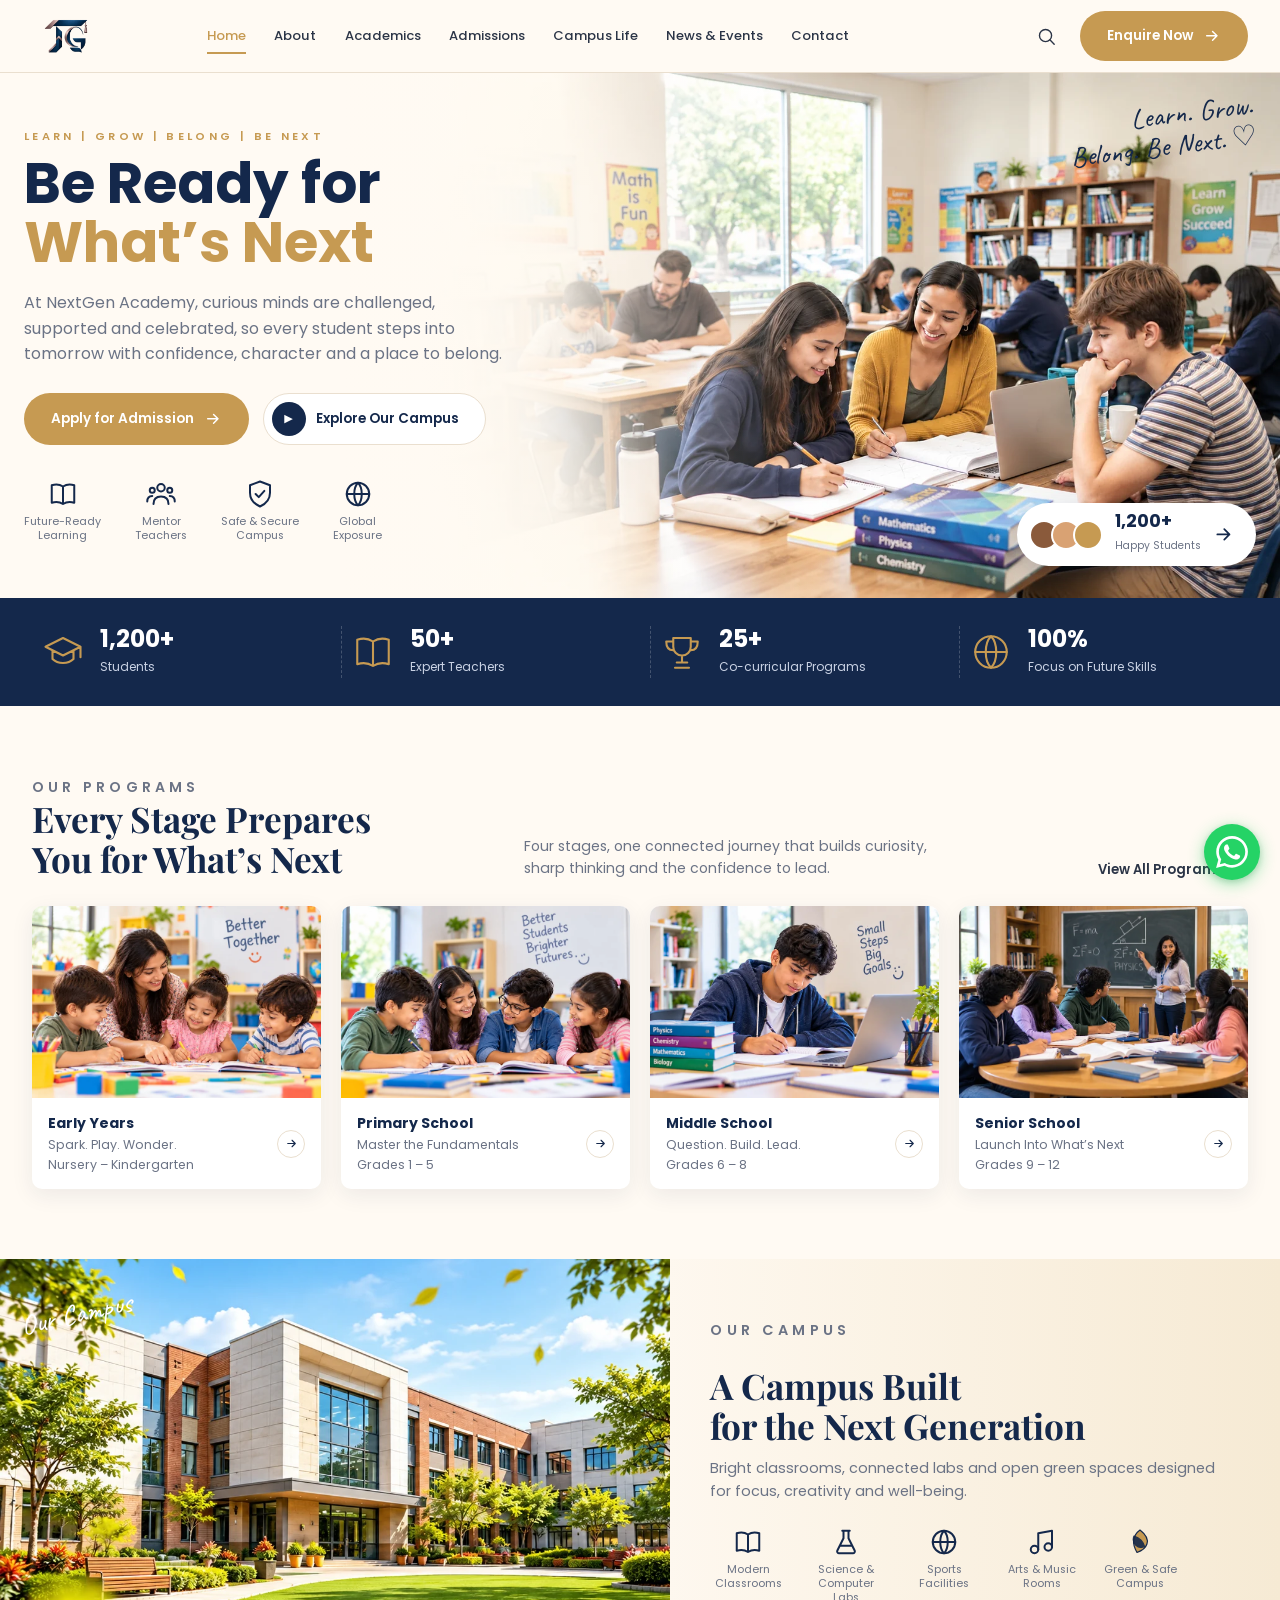
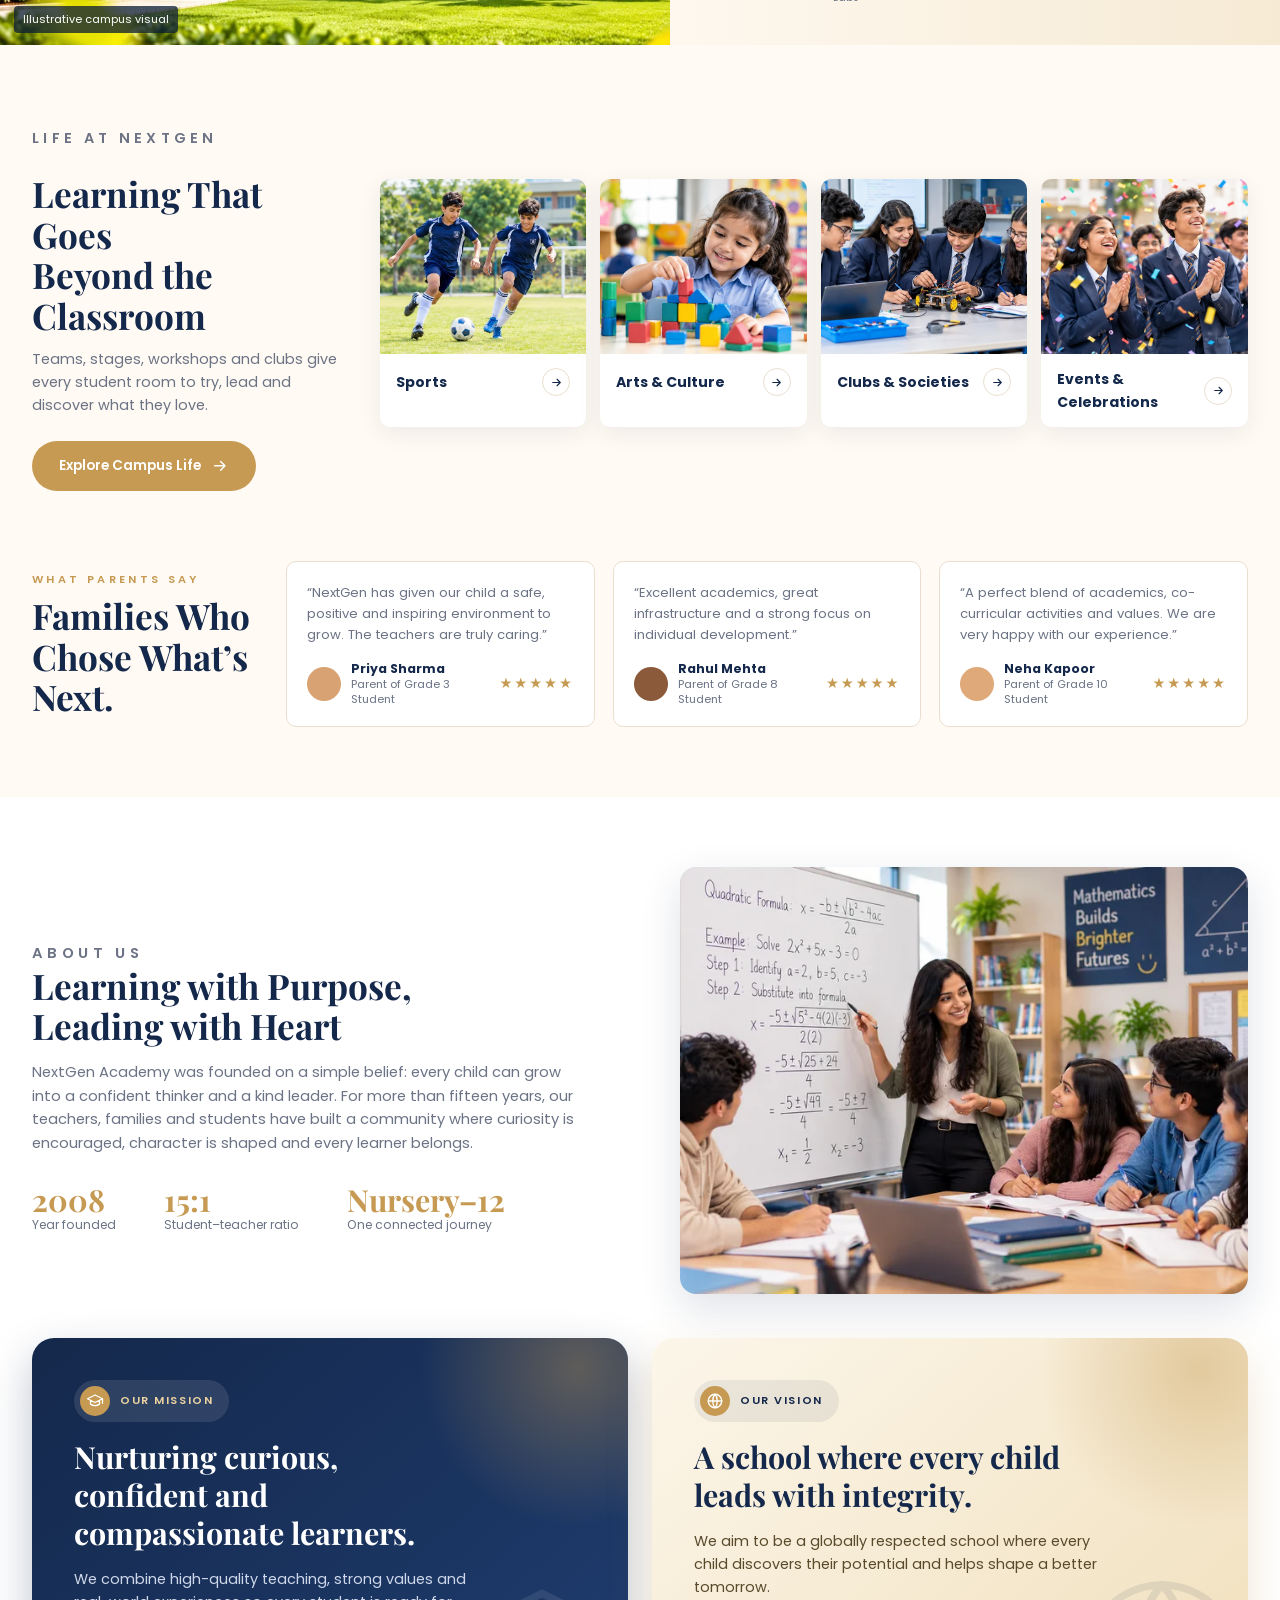
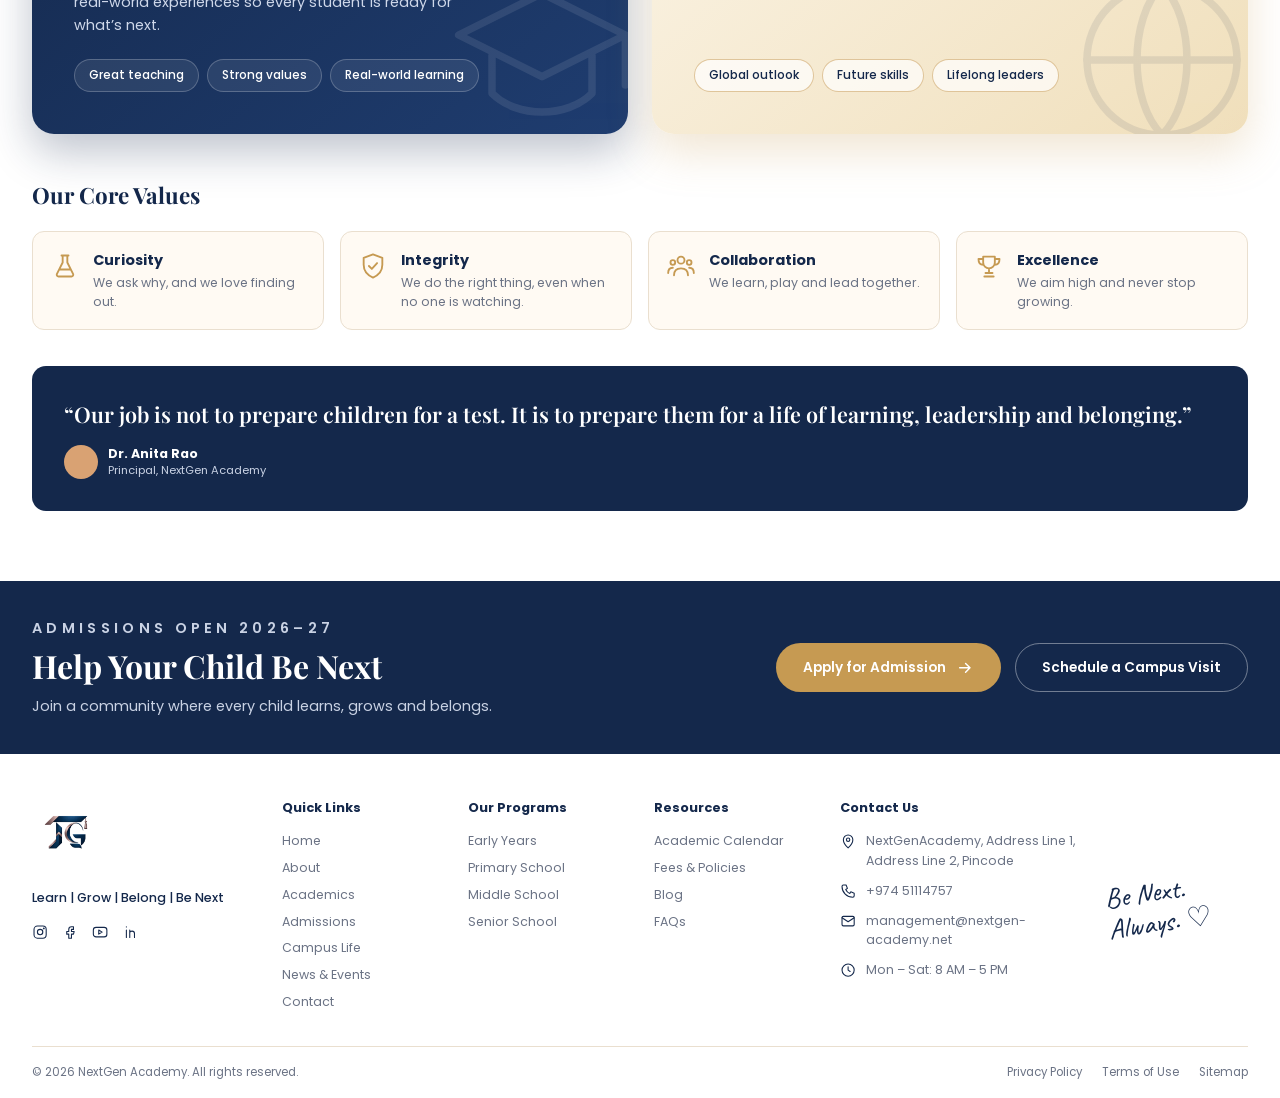
==== commit 9bb980bb: "whatsapp direct and enquiry email redirect added" ====
--- a/index.html
+++ b/index.html
@@ -128,7 +128,7 @@
             <use href="#ar"></use>
         </svg></button>
     <a aria-label="Chat on WhatsApp" class="wa-btn"
-        href="https://wa.me/xxxxxxxxxxxx?text=Hello%20NextGen%20Academy%2C%20I%20would%20like%20to%20enquire%20about%20admissions%20and%20academic%20programs."
+        href="https://wa.me/+97451114757?text=Hello%20NextGen%20Academy%2C%20I%20would%20like%20to%20enquire%20about%20admissions%20and%20academic%20programs."
         target="_blank" rel="noopener noreferrer">
         <svg aria-hidden="true" fill="currentColor" height="32" viewBox="0 0 24 24" width="32">
             <path
@@ -651,8 +651,8 @@
                     <div class="ci"><svg class="i">
                             <use href="#ph"></use>
                         </svg><a
-                            href="https://wa.me/xxxxxxxxx?text=Hello%20NextGen%20Academy%2C%20I%20would%20like%20to%20enquire%20about%20admissions%20and%20academic%20programs."
-                            target="_blank" rel="noopener noreferrer">xxxxxxxxxxx</a></div>
+                            href="https://wa.me/+97451114757?text=Hello%20NextGen%20Academy%2C%20I%20would%20like%20to%20enquire%20about%20admissions%20and%20academic%20programs."
+                            target="_blank" rel="noopener noreferrer">+974 51114757</a></div>
                     <div class="ci"><svg class="i">
                             <use href="#ml"></use>
                         </svg><a href="mailto:management@nextgen-academy.net">management@nextgen-academy.net</a></div>
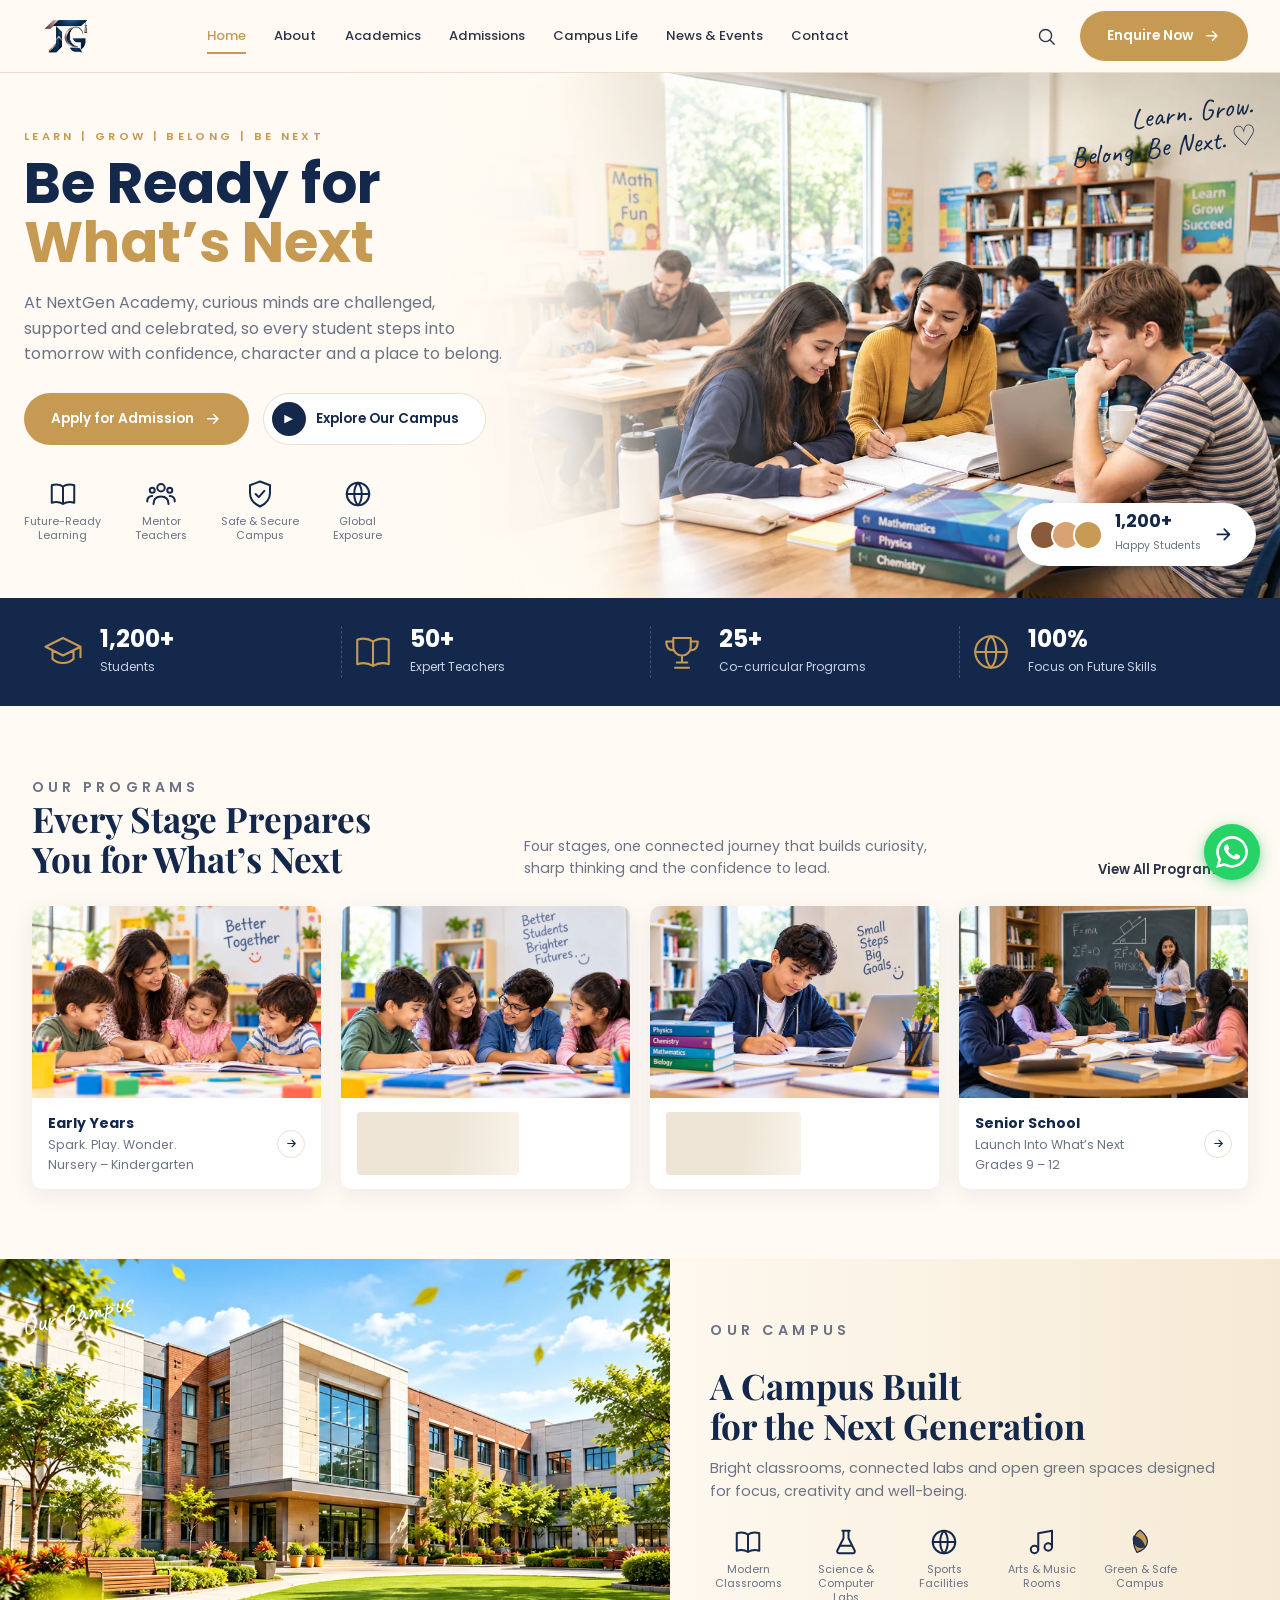
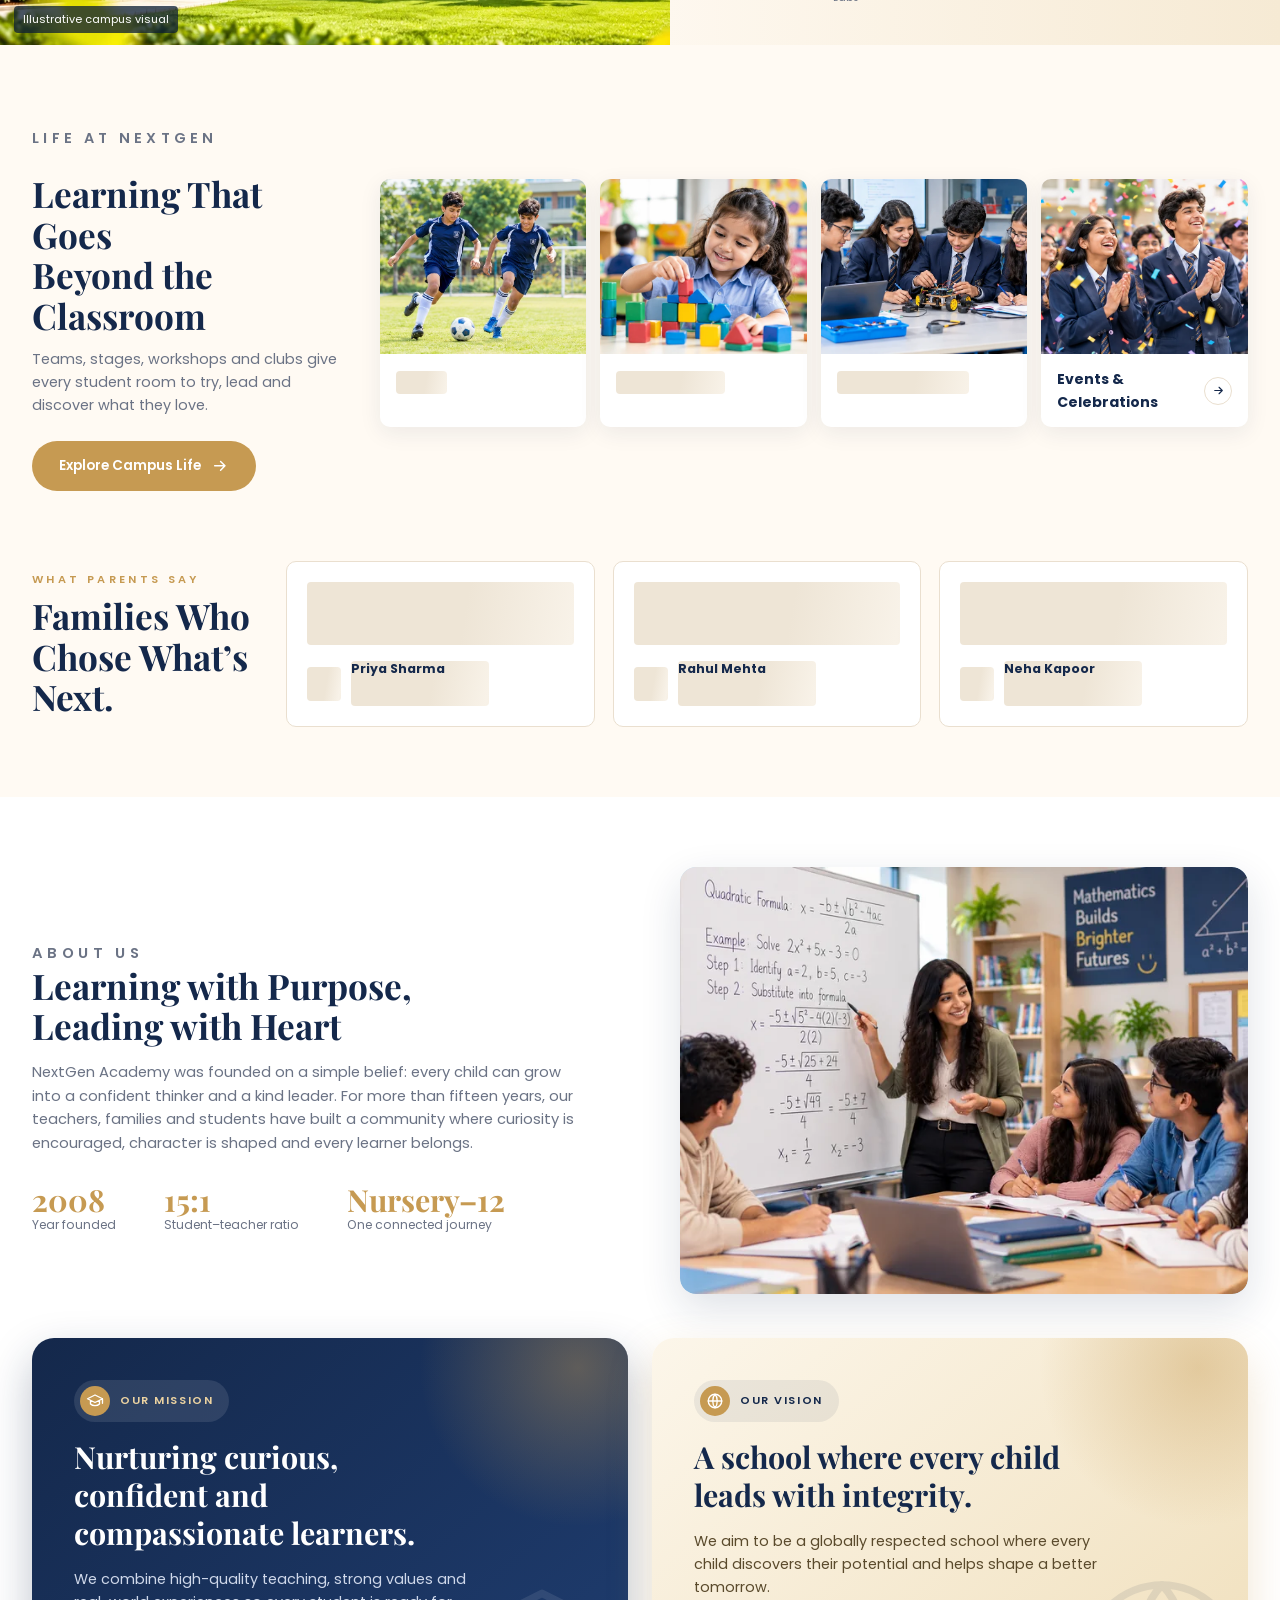
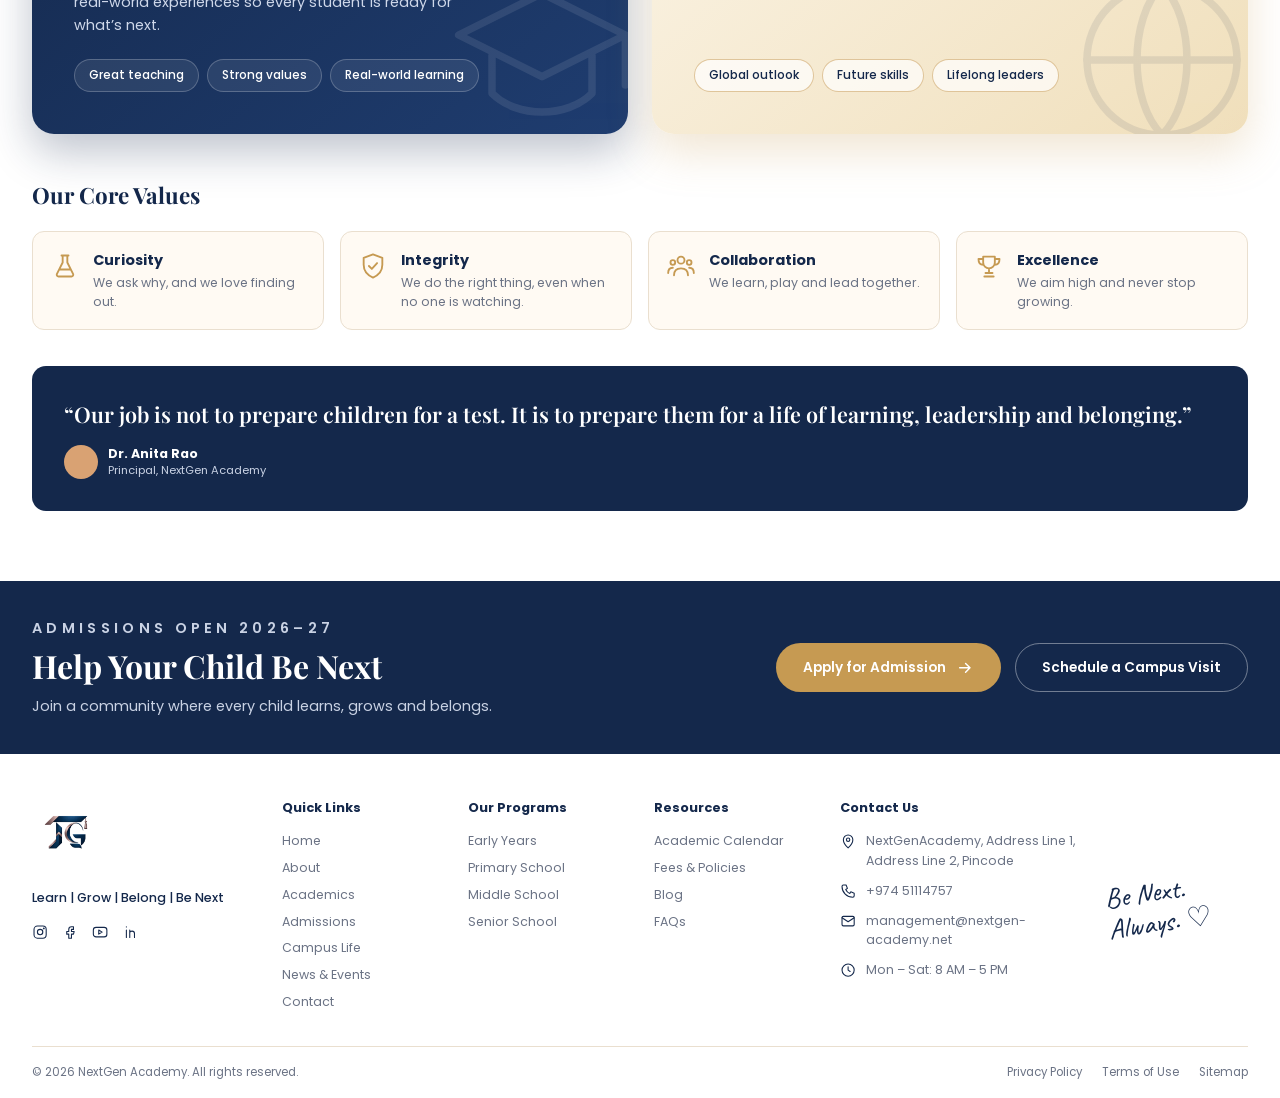
==== commit 573d19c9: "Update Turnstile live keys and domain" ====
--- a/index.html
+++ b/index.html
@@ -14,11 +14,11 @@
     <meta property="og:title" content="NextGen Academy | Learn, Grow, Belong" />
     <meta property="og:description"
         content="Explore academic programs, campus life and admissions at NextGen Academy." />
-    <meta property="og:image" content="https://nextgenacademy.pro/images/hero-school-life.webp" />
-    <meta name="twitter:image" content="https://nextgenacademy.pro/images/hero-school-life.webp" />
+    <meta property="og:image" content="https://nextgen-academy.net/images/hero-school-life.webp" />
+    <meta name="twitter:image" content="https://nextgen-academy.net/images/hero-school-life.webp" />
     <meta name="twitter:card" content="summary_large_image" />
-    <link rel="canonical" href="https://nextgenacademy.pro/" />
-    <meta property="og:url" content="https://nextgenacademy.pro/" />
+    <link rel="canonical" href="https://nextgen-academy.net/" />
+    <meta property="og:url" content="https://nextgen-academy.net/" />
     <meta name="twitter:title" content="NextGen Academy | Academic Programs & Admissions" />
     <meta name="twitter:description" content="Explore learning, academic programs and admissions at NextGen Academy." />
     <link rel="preload" as="image" href="images/hero-school-life.webp" media="(min-width: 861px)"
@@ -34,9 +34,10 @@
         href="https://fonts.googleapis.com/css2?family=Poppins:wght@400;500;600;700&amp;family=Playfair+Display:wght@600;700&amp;family=Caveat:wght@500&amp;display=swap"
         rel="stylesheet" />
     <link rel="stylesheet" href="assets/styles.min.css" />
+    <script src="https://challenges.cloudflare.com/turnstile/v0/api.js?render=explicit" async defer></script>
     <script>document.documentElement.classList.add('js'); setTimeout(function () { document.documentElement.classList.add('loaded') }, 5000)</script>
     <script
-        type="application/ld+json">{"@context":"https://schema.org","@type":"EducationalOrganization","name":"NextGen Academy","url":"https://nextgenacademy.pro/","logo":"https://nextgenacademy.pro/favicon.png","description":"NextGen Academy provides learning programs from early years through senior school."}</script>
+        type="application/ld+json">{"@context":"https://schema.org","@type":"EducationalOrganization","name":"NextGen Academy","url":"https://nextgen-academy.net/","logo":"https://nextgen-academy.net/favicon.png","description":"NextGen Academy provides learning programs from early years through senior school."}</script>
 </head>
 
 <body>
@@ -98,7 +99,9 @@
                     </div>
                 </div>
                 <div aria-hidden="true" class="hp"><label>Website<input autocomplete="off" name="website"
+                            tabindex="-1" /></label><label>Company Fax<input autocomplete="off" name="b_company_fax"
                             tabindex="-1" /></label></div>
+                <div id="cf-turnstile" style="margin: 6px 0 10px; min-height: 0; display: flex; justify-content: center;"></div>
                 <label class="chk"><input name="consent" type="checkbox" /><span>I agree to be contacted by NextGen
                         Academy about this request.</span></label><small class="er" id="e-consent"></small>
                 <button class="btn b1 sub" type="submit"><span>Send Enquiry</span><i class="spn"></i></button>
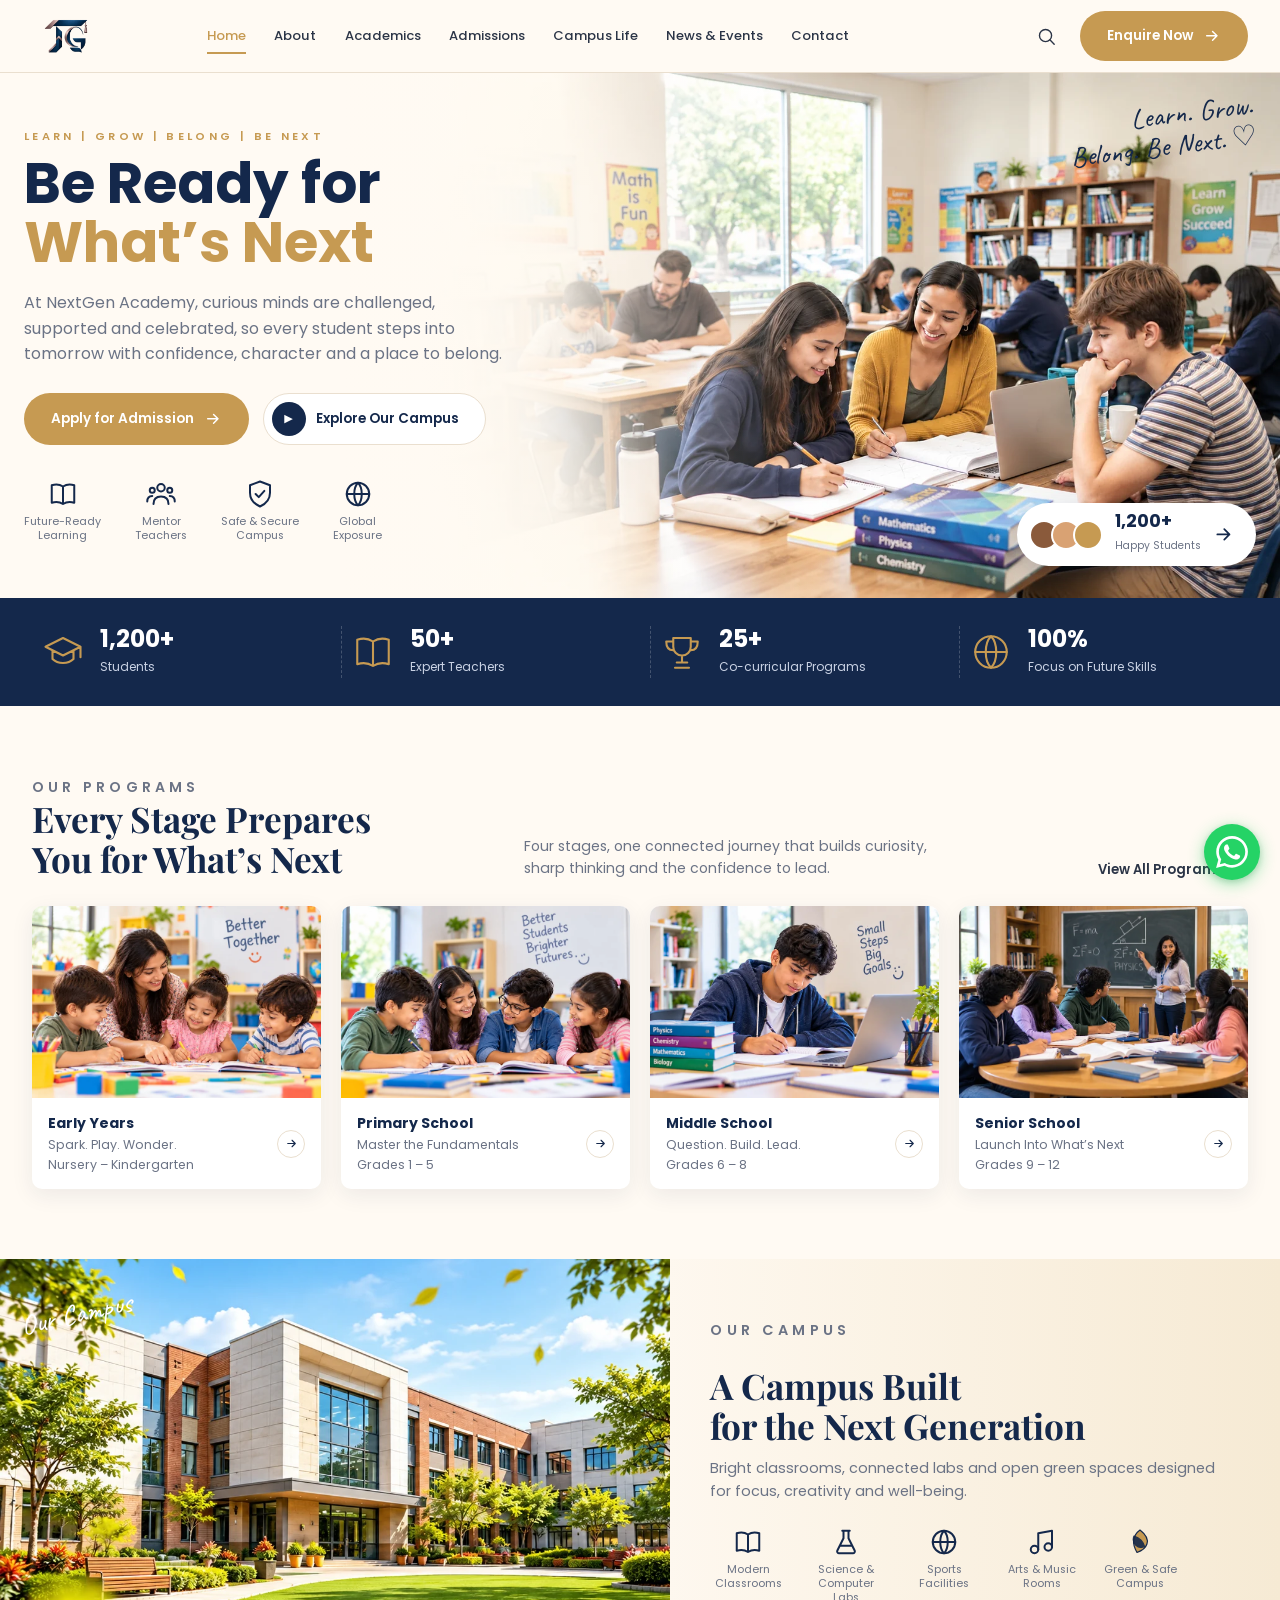
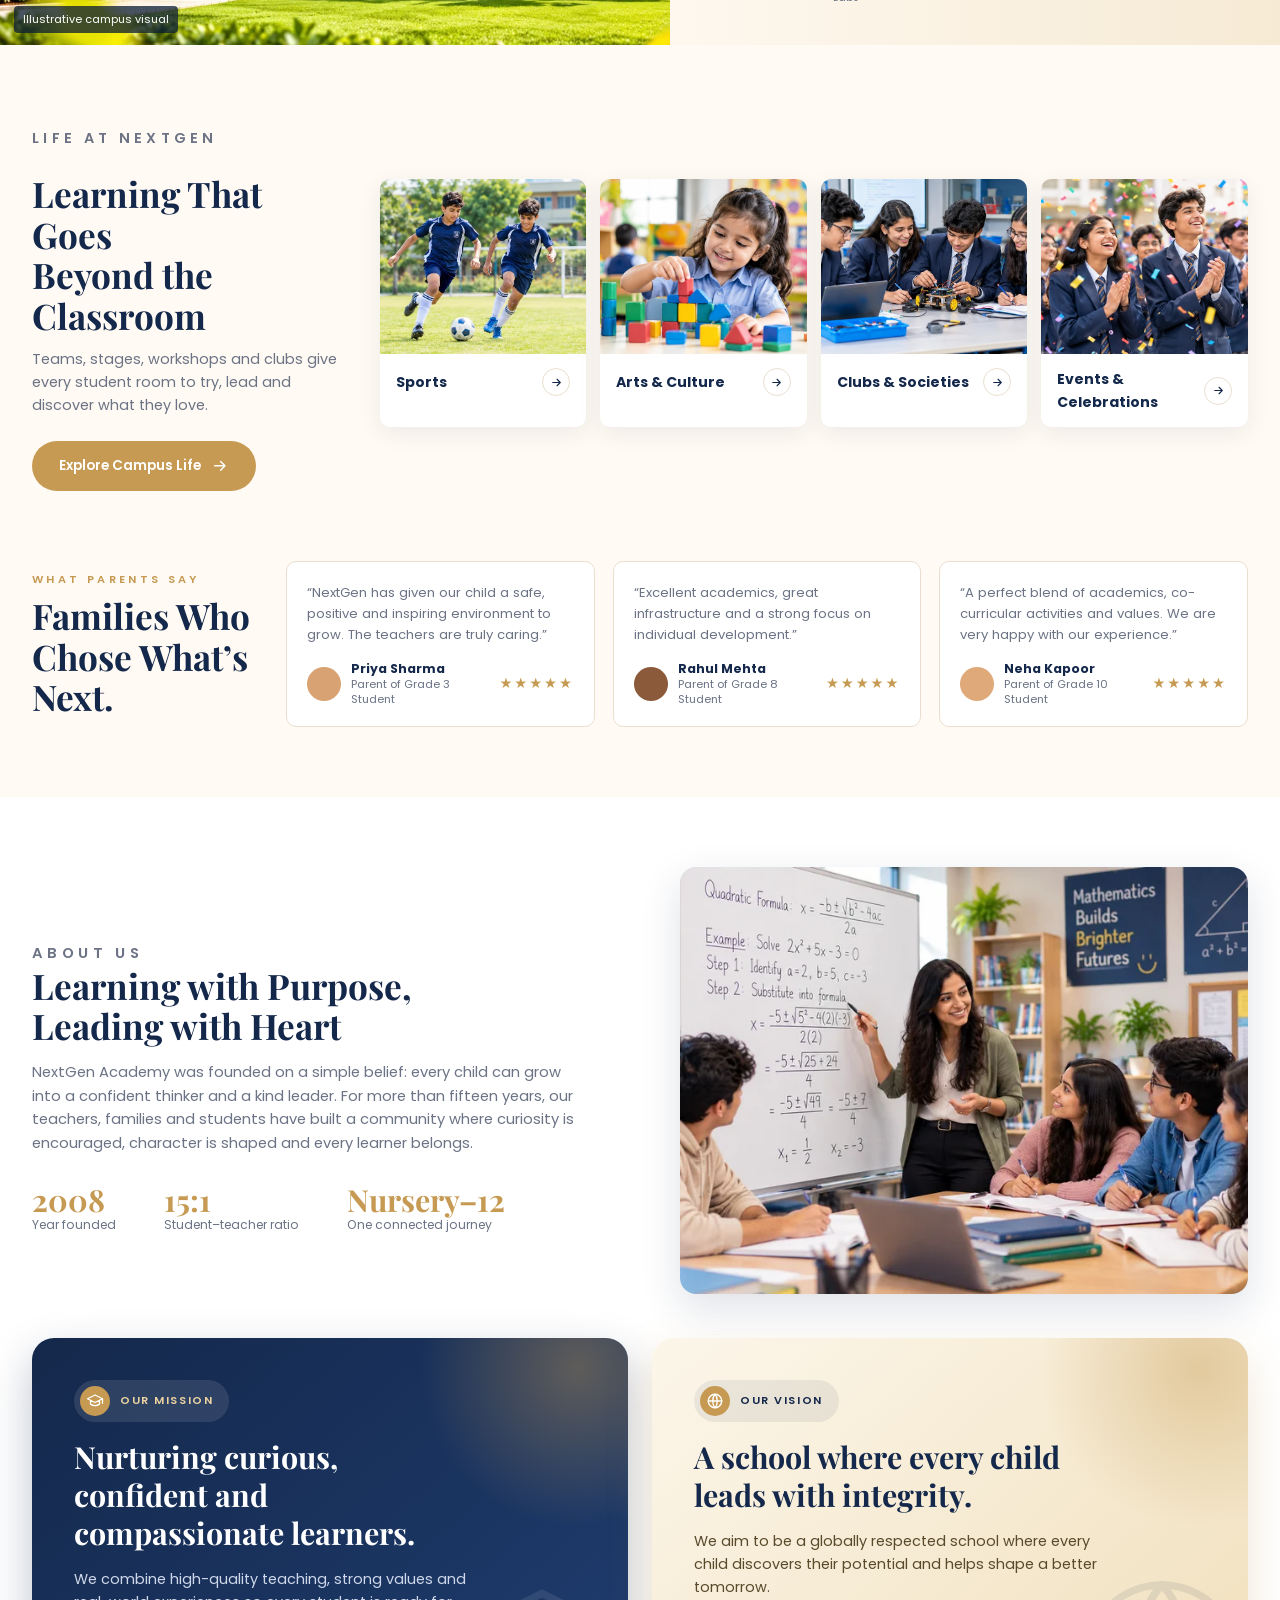
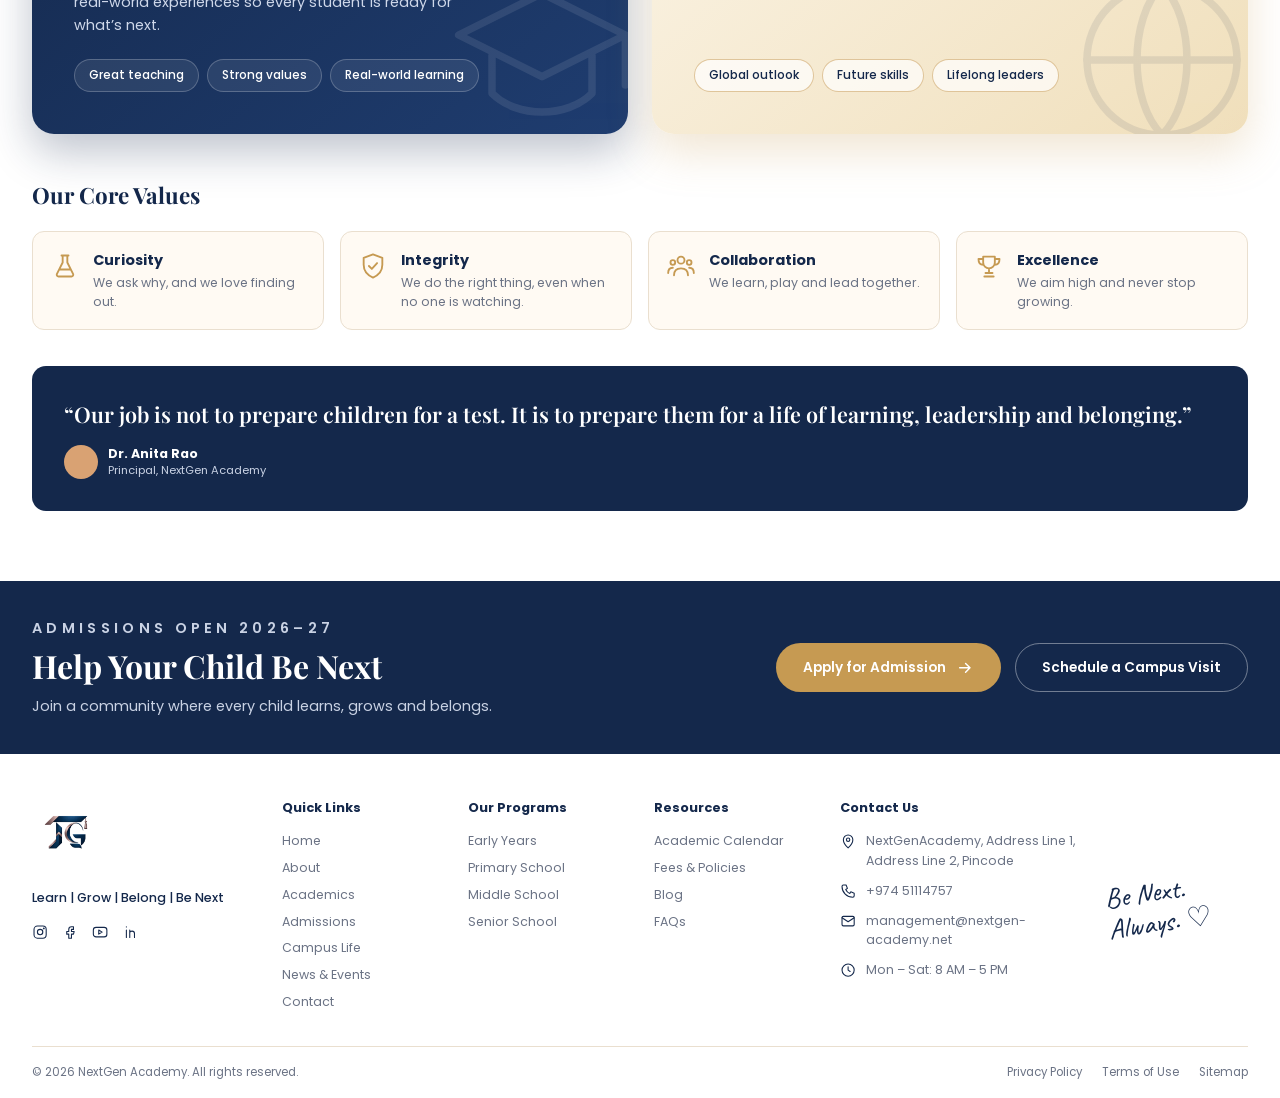
==== commit d86c09be: "Auto-render Turnstile widget and bust asset cache" ====
--- a/index.html
+++ b/index.html
@@ -33,8 +33,8 @@
     <link
         href="https://fonts.googleapis.com/css2?family=Poppins:wght@400;500;600;700&amp;family=Playfair+Display:wght@600;700&amp;family=Caveat:wght@500&amp;display=swap"
         rel="stylesheet" />
-    <link rel="stylesheet" href="assets/styles.min.css" />
-    <script src="https://challenges.cloudflare.com/turnstile/v0/api.js?render=explicit" async defer></script>
+    <link rel="stylesheet" href="assets/styles.min.css?v=2" />
+    <script src="https://challenges.cloudflare.com/turnstile/v0/api.js" async defer></script>
     <script>document.documentElement.classList.add('js'); setTimeout(function () { document.documentElement.classList.add('loaded') }, 5000)</script>
     <script
         type="application/ld+json">{"@context":"https://schema.org","@type":"EducationalOrganization","name":"NextGen Academy","url":"https://nextgen-academy.net/","logo":"https://nextgen-academy.net/favicon.png","description":"NextGen Academy provides learning programs from early years through senior school."}</script>
@@ -101,7 +101,7 @@
                 <div aria-hidden="true" class="hp"><label>Website<input autocomplete="off" name="website"
                             tabindex="-1" /></label><label>Company Fax<input autocomplete="off" name="b_company_fax"
                             tabindex="-1" /></label></div>
-                <div id="cf-turnstile" style="margin: 6px 0 10px; min-height: 0; display: flex; justify-content: center;"></div>
+                <div class="cf-turnstile" data-sitekey="0x4AAAAAAGAz8xlVp_LZOXXg" data-theme="light" style="margin: 12px 0 8px; display: flex; justify-content: center;"></div>
                 <label class="chk"><input name="consent" type="checkbox" /><span>I agree to be contacted by NextGen
                         Academy about this request.</span></label><small class="er" id="e-consent"></small>
                 <button class="btn b1 sub" type="submit"><span>Send Enquiry</span><i class="spn"></i></button>
@@ -674,7 +674,7 @@
 
 
 
-    <script src="assets/site.min.js" defer></script>
+    <script src="assets/site.min.js?v=2" defer></script>
 </body>
 
 </html>
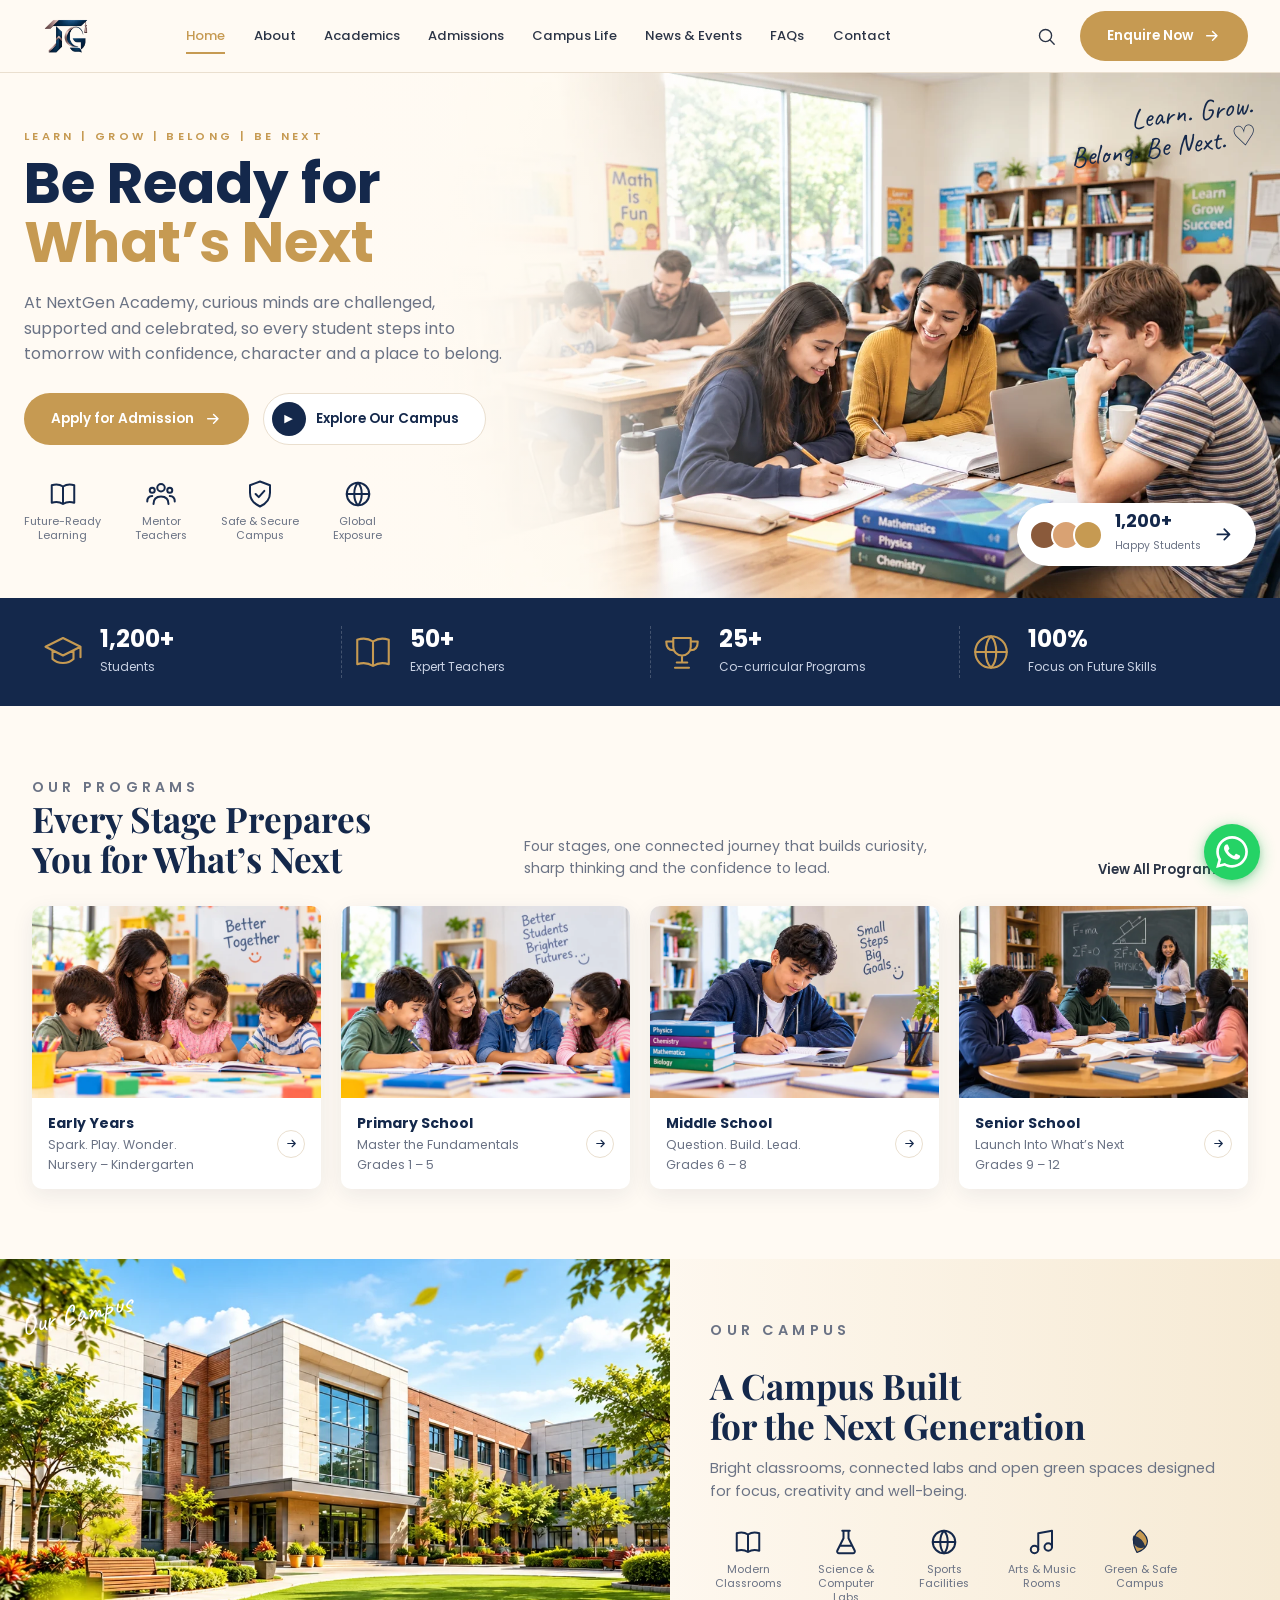
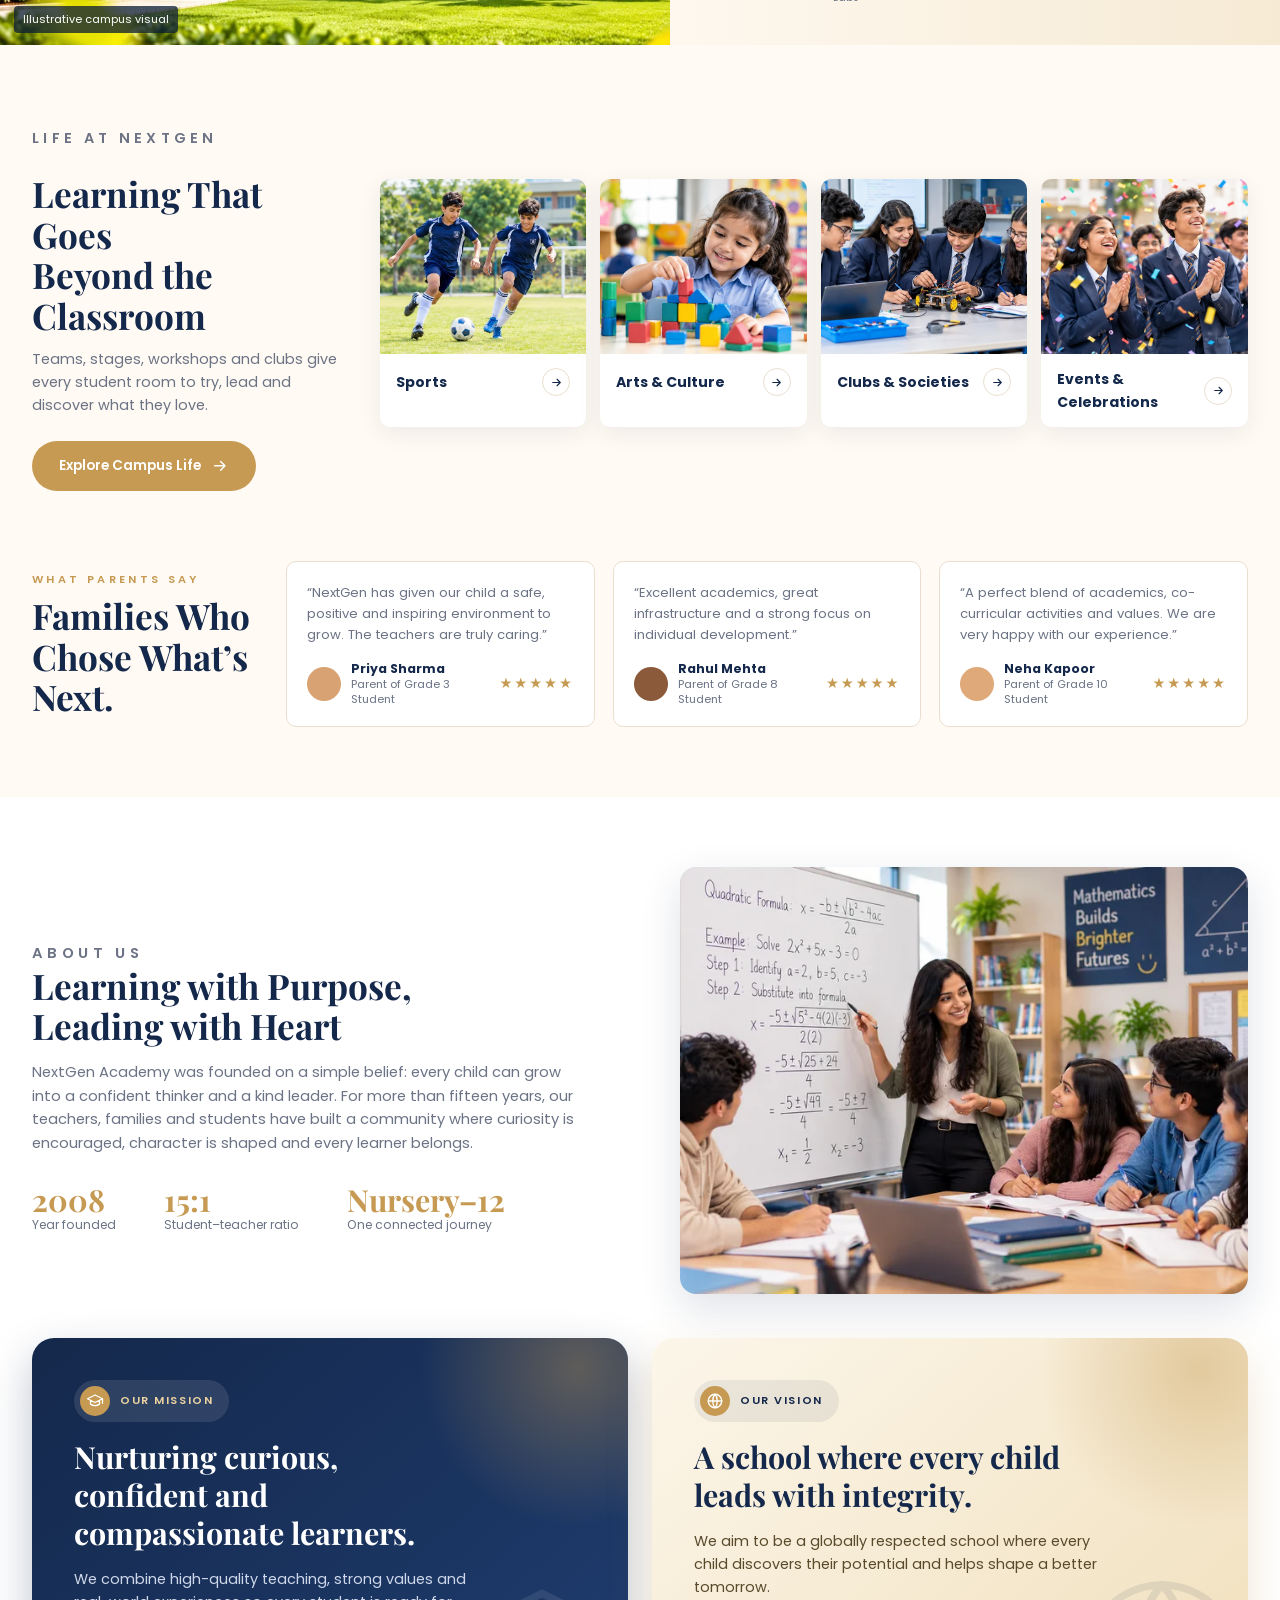
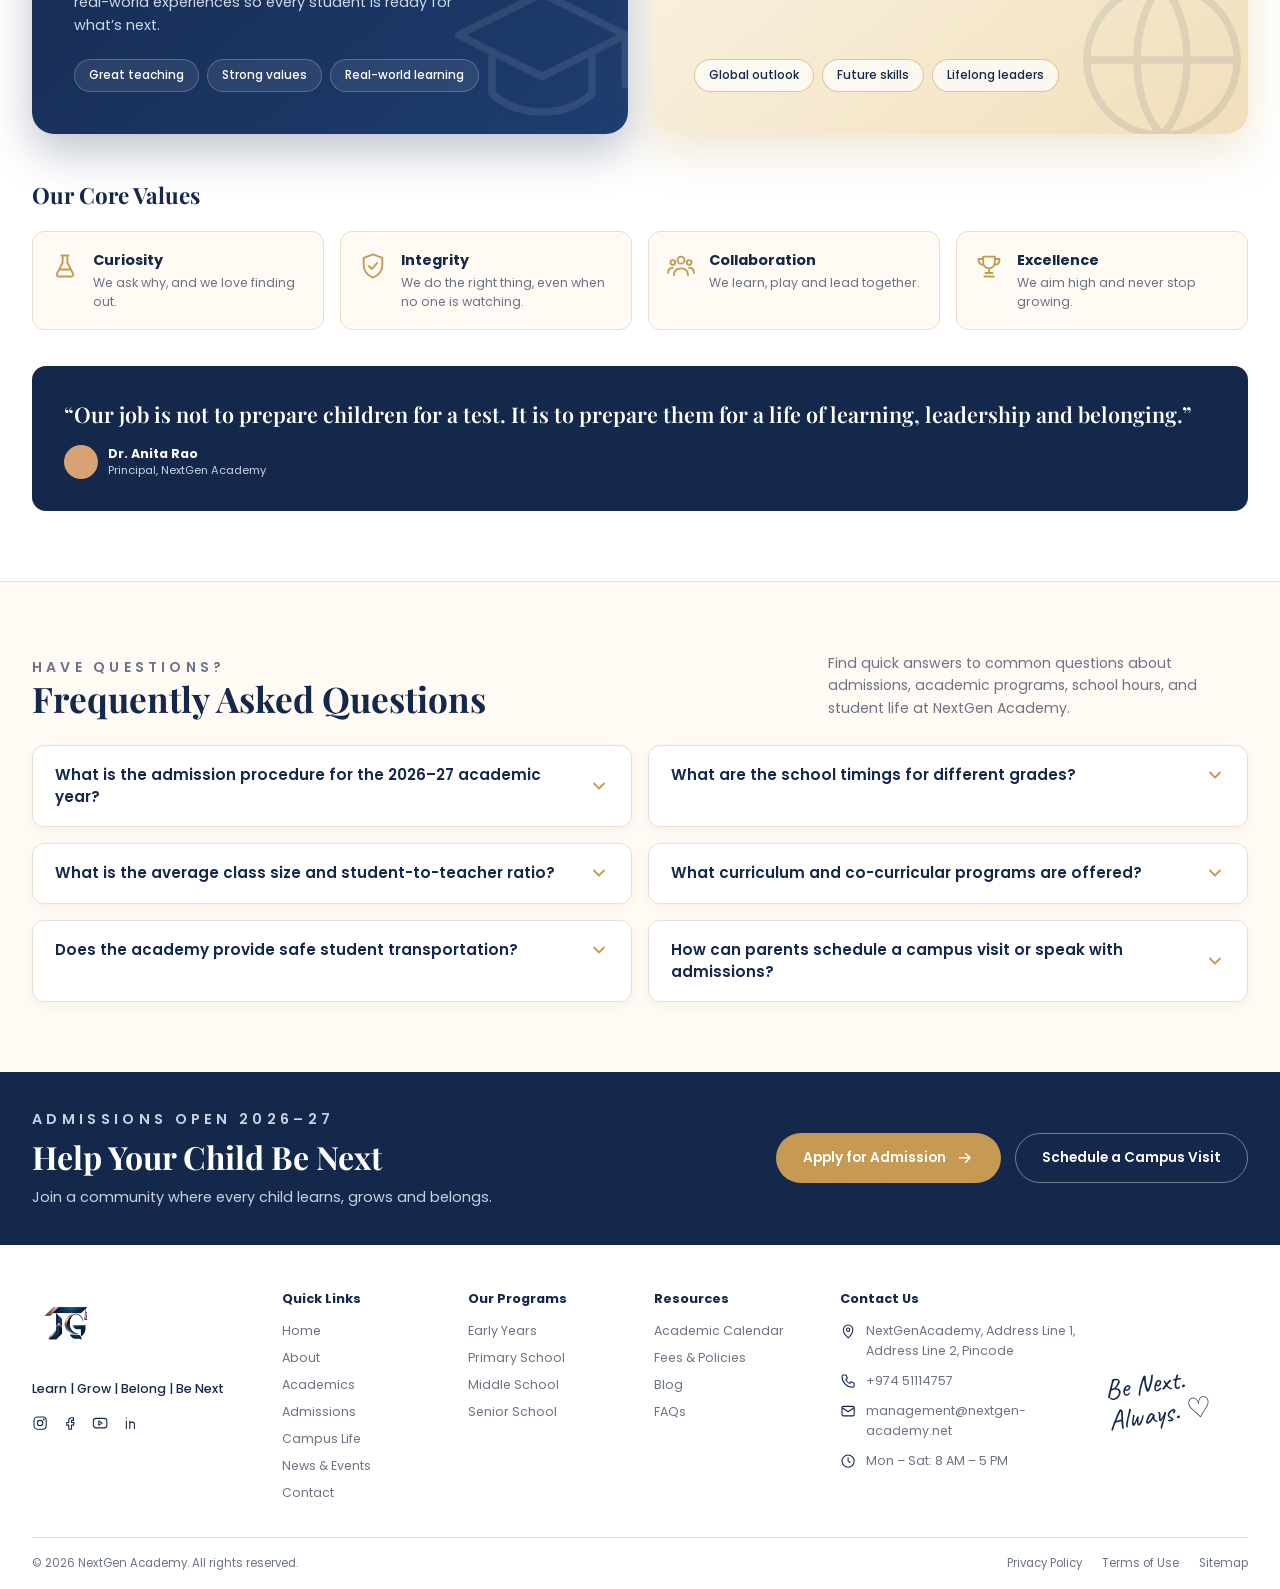
==== commit ff02b6f8: "Add responsive FAQ accordion section matching design system" ====
--- a/index.html
+++ b/index.html
@@ -284,7 +284,7 @@
                     decoding="async" /></a>
             <nav id="nav"><a class="on" href="#">Home</a><a href="#about">About</a><a href="#programs">Academics</a><a
                     href="#cta">Admissions</a><a href="#campus">Campus Life</a><a href="#life">News &amp; Events</a><a
-                    href="#footer">Contact</a></nav>
+                    href="#faq">FAQs</a><a href="#footer">Contact</a></nav>
             <svg class="i" style="margin-left:auto">
                 <use href="#srch"></use>
             </svg>
@@ -587,6 +587,73 @@
             </div>
         </div>
     </section>
+    <section class="faq-sec" id="faq">
+        <div class="w">
+            <div class="head">
+                <div>
+                    <p class="eye">Have Questions?</p>
+                    <h2 class="serif">Frequently Asked Questions</h2>
+                </div>
+                <p>Find quick answers to common questions about admissions, academic programs, school hours, and student life at NextGen Academy.</p>
+            </div>
+            <div class="faq-grid">
+                <details class="faq-item">
+                    <summary>
+                        <span>What is the admission procedure for the 2026–27 academic year?</span>
+                        <svg class="faq-icon" viewBox="0 0 24 24"><polyline points="6 9 12 15 18 9"></polyline></svg>
+                    </summary>
+                    <div class="faq-a">
+                        <p>Admissions are open for Nursery through Grade 12. The process is simple: submit an online enquiry or application, attend a scheduled campus tour and student interaction session, and complete registration with our admissions office.</p>
+                    </div>
+                </details>
+                <details class="faq-item">
+                    <summary>
+                        <span>What are the school timings for different grades?</span>
+                        <svg class="faq-icon" viewBox="0 0 24 24"><polyline points="6 9 12 15 18 9"></polyline></svg>
+                    </summary>
+                    <div class="faq-a">
+                        <p>• <b>Early Years (Nursery &amp; Kindergarten):</b> 8:30 AM – 12:30 PM<br />• <b>Primary School (Grades 1 – 5):</b> 8:00 AM – 2:30 PM<br />• <b>Middle &amp; Senior School (Grades 6 – 12):</b> 8:00 AM – 3:00 PM</p>
+                    </div>
+                </details>
+                <details class="faq-item">
+                    <summary>
+                        <span>What is the average class size and student-to-teacher ratio?</span>
+                        <svg class="faq-icon" viewBox="0 0 24 24"><polyline points="6 9 12 15 18 9"></polyline></svg>
+                    </summary>
+                    <div class="faq-a">
+                        <p>We maintain small class cohorts to ensure each student receives individualized attention: a maximum of 15 students per class in Early Years, 25 in Primary, and 28–30 in Middle and Senior School.</p>
+                    </div>
+                </details>
+                <details class="faq-item">
+                    <summary>
+                        <span>What curriculum and co-curricular programs are offered?</span>
+                        <svg class="faq-icon" viewBox="0 0 24 24"><polyline points="6 9 12 15 18 9"></polyline></svg>
+                    </summary>
+                    <div class="faq-a">
+                        <p>Our academic curriculum blends international standards with inquiry-based learning, integrated STEM and robotics laboratories, creative arts, performing arts, sports training, and leadership clubs.</p>
+                    </div>
+                </details>
+                <details class="faq-item">
+                    <summary>
+                        <span>Does the academy provide safe student transportation?</span>
+                        <svg class="faq-icon" viewBox="0 0 24 24"><polyline points="6 9 12 15 18 9"></polyline></svg>
+                    </summary>
+                    <div class="faq-a">
+                        <p>Yes. NextGen Academy operates a GPS-monitored, air-conditioned bus fleet equipped with speed governors, CCTV cameras, and trained female attendants covering key residential routes.</p>
+                    </div>
+                </details>
+                <details class="faq-item">
+                    <summary>
+                        <span>How can parents schedule a campus visit or speak with admissions?</span>
+                        <svg class="faq-icon" viewBox="0 0 24 24"><polyline points="6 9 12 15 18 9"></polyline></svg>
+                    </summary>
+                    <div class="faq-a">
+                        <p>Campus tours are available Monday to Saturday between 8:00 AM and 5:00 PM. You can click "Schedule a Campus Visit", connect with our team on WhatsApp at +91 79070 13336, or email management@nextgen-academy.net.</p>
+                    </div>
+                </details>
+            </div>
+        </div>
+    </section>
     <div class="adm" id="cta">
         <div class="w">
             <div>
@@ -643,7 +710,7 @@
                         <li><a href="#">Academic Calendar</a></li>
                         <li><a href="#">Fees &amp; Policies</a></li>
                         <li><a href="#">Blog</a></li>
-                        <li><a href="#">FAQs</a></li>
+                        <li><a href="#faq">FAQs</a></li>
                     </ul>
                 </div>
                 <div>
--- a/assets/styles.min.css
+++ b/assets/styles.min.css
@@ -1 +1 @@
-:root{--p:#c69a52;--pd:#a87e3a;--n:#14284b;--bg:#fffaf3;--t:#2b3446;--m:#6b7385;--card:#fff;--line:#eadfcf;color-scheme:light;box-sizing:border-box;padding-top:env(safe-area-inset-top,0);padding-bottom:env(safe-area-inset-bottom,0)}*,:after,:before{box-sizing:inherit}html{scroll-behavior:smooth;scroll-padding-top:90px}body{margin:0;font:400 clamp(14px, .9vw + 11px, 16px)/1.6 Poppins,system-ui,sans-serif;color:var(--t);background:var(--bg)}a{color:inherit;text-decoration:none}:focus-visible{outline:2px solid var(--p);outline-offset:3px}.w{width:min(1560px,100% - clamp(32px,5vw,112px));margin-inline:auto}.serif{font-family:'Playfair Display',Georgia,serif;color:var(--n)}.eye{font-size:.7rem;letter-spacing:.3em;text-transform:uppercase;color:var(--p);font-weight:600;margin:0 0 8px}.hand{font-family:Caveat,cursive;font-size:clamp(1.2rem, 2.2vw, 1.9rem);line-height:1.1}svg.i{width:1.3em;height:1.3em;fill:none;stroke:currentColor;stroke-width:1.6;stroke-linecap:round;stroke-linejoin:round;flex:none}.btn{display:inline-flex;align-items:center;gap:10px;padding:13px 26px;border-radius:99px;font-weight:600;font-size:.85rem;border:1.5px solid transparent;cursor:pointer;transition:.2s}.b1{background:var(--p);color:#fff}.b1:hover{background:var(--pd)}.b2{border-color:var(--line);background:var(--card);color:var(--n)}.b3{border-color:rgba(255,255,255,.4);color:#fff}.top{background:var(--n);color:#fff;font-size:.75rem}.top .w{display:flex;justify-content:space-between;align-items:center;gap:16px;padding:8px 0}.top .c{margin-inline:auto;display:flex;gap:14px;align-items:center}.top .c a{background:#fff;color:var(--n);padding:3px 14px;border-radius:99px;font-weight:600}.top .r{display:flex;gap:18px}@media(max-width:800px){.top .r{display:none}}header.h{position:sticky;top:0;z-index:20;background:var(--bg);border-bottom:1px solid var(--line)}header.h .w{display:flex;align-items:center;gap:24px;height:72px}.logo{display:flex;align-items:center;gap:10px;line-height:1.1}.logo img{height:auto;width:56px;display:block}.logo b{font:700 1.45rem/1 "Playfair Display",Georgia,serif;color:var(--n);display:block;letter-spacing:-.01em}.logo em{font-style:normal;color:#b9806a}.logo small{font-size:.6rem;color:var(--n);letter-spacing:.5em;margin-top:4px;display:block}nav{display:flex;gap:clamp(14px,2.2vw,32px);margin-inline:auto;font-size:.82rem;font-weight:500}nav a{padding:6px 0;border-bottom:2px solid transparent}nav a.on,nav a:hover{color:var(--p);border-color:var(--p)}.burger{display:none;background:0 0;border:0;color:var(--t);margin-left:auto}@media(max-width:980px){.burger{display:block}nav{display:none;position:absolute;top:100%;left:0;right:0;background:var(--bg);flex-direction:column;padding:16px 20px;gap:4px;border-bottom:1px solid var(--line)}nav.open{display:flex}header.h .btn{display:none}}.hero{position:relative;overflow:hidden;background:var(--bg);display:flow-root;padding:0}.hero .w{position:relative;z-index:2;display:flex;align-items:center;min-height:0;padding-block:48px}.hc{max-width:600px}.hero h1{font-size:clamp(2.4rem, 5.4vw, 4.1rem);line-height:1.05;margin:0 0 18px;color:var(--n);font-weight:700}.hero h1 span{color:var(--p);display:block}.hero p.l{max-width:440px;color:var(--m);margin:0 0 26px}.cta{display:flex;flex-wrap:wrap;gap:14px;margin-bottom:34px}.play{width:34px;height:34px;border-radius:50%;background:var(--n);color:#fff;display:grid;place-items:center;font-size:.7rem}.feat{display:flex;flex-wrap:wrap;gap:clamp(14px,3vw,34px)}.feat div{text-align:center;font-size:.68rem;color:var(--m);line-height:1.3;display:flex;flex-direction:column;align-items:center;gap:6px}.feat svg{width:30px;height:30px;color:var(--n)}.hv{--hr:max(24px, calc((100vw - 1560px)/2));position:absolute;top:0;right:0;bottom:0;width:min(62%,1000px);z-index:1}.hv .art{position:absolute;inset:0;width:100%;height:100%;display:block;-webkit-mask-image:linear-gradient(90deg,transparent 0,#000 42%);mask-image:linear-gradient(90deg,transparent 0,#000 42%)}.hv .hand{position:absolute;top:28px;right:var(--hr);transform:rotate(-7deg);color:var(--n);text-align:right;z-index:2}.badge{position:absolute;right:var(--hr);bottom:32px;background:var(--card);border-radius:99px;padding:10px 22px 10px 12px;display:flex;align-items:center;gap:12px;box-shadow:0 10px 30px rgba(20,40,75,.18);z-index:2}.av{display:flex}.av i{width:30px;height:30px;border-radius:50%;border:2px solid #fff;margin-left:-8px;background:var(--p)}.av i:first-child{margin:0;background:#8a5a3b}.av i:nth-child(2){background:#d9a273}.badge b{font-size:1.1rem;color:var(--n);display:block;line-height:1}.badge small{font-size:.65rem;color:var(--m)}.art *{transform-box:fill-box}@media(min-width:1760px){.hero .w{min-height:0}}.cl{animation:dr 34s ease-in-out infinite alternate}.c2{animation-duration:46s;animation-direction:alternate-reverse}@keyframes dr{to{transform:translateX(90px)}}.sun{animation:pu 6s ease-in-out infinite alternate}@keyframes pu{from{opacity:.6}to{opacity:1}}.sw{transform-origin:50% 100%;animation:sy 6s ease-in-out infinite alternate}.s2{animation-duration:7.5s;animation-delay:-2s}@keyframes sy{from{transform:rotate(-1.8deg)}to{transform:rotate(1.8deg)}}.bb{animation:bo 3.4s ease-in-out infinite alternate}.b2{animation-duration:4s;animation-delay:-1s}.b3{animation-duration:3.8s;animation-delay:-2s}@keyframes bo{to{transform:translateY(-6px)}}.fl{animation:fa 16s linear infinite;opacity:0}.f2{animation-delay:-6s;animation-duration:19s}.f3{animation-delay:-11s;animation-duration:22s}@keyframes fa{0%{transform:translate(0,-30px) rotate(0);opacity:0}10%{opacity:.9}90%{opacity:.9}100%{transform:translate(-90px,500px) rotate(300deg);opacity:0}}.paused .art *{animation-play-state:paused}@media(prefers-reduced-motion:reduce){.art *{animation:none!important}}@media(max-width:860px){.hero .w{min-height:0;padding-block:36px 8px}.hv{position:relative;right:0;width:100%;height:360px}.hv .art{-webkit-mask-image:linear-gradient(180deg,transparent 0,#000 30%);mask-image:linear-gradient(180deg,transparent 0,#000 30%)}.hv .hand{display:none}.badge{right:20px}}.stats{background:var(--n);color:#fff}.stats .w{display:grid;grid-template-columns:repeat(4,1fr);gap:20px;padding:28px 0}.stats div{display:flex;align-items:center;gap:16px;padding-inline:10px}.stats div+div{border-left:1px dashed rgba(255,255,255,.2)}.stats svg{width:42px;height:42px;color:var(--p)}.stats b{font-size:1.5rem;display:block;line-height:1.1}.stats small{font-size:.75rem;color:#c9d2e4}@media(max-width:800px){.stats .w{grid-template-columns:1fr 1fr}.stats div:nth-child(3){border-left:0}}section{padding:clamp(40px,6vw,70px) 0}.head{display:flex;justify-content:space-between;align-items:flex-end;gap:24px;flex-wrap:wrap;margin-bottom:26px}.head h2,.sec h2{font-size:clamp(1.6rem, 3vw, 2.2rem);line-height:1.15;margin:0}.head p{max-width:420px;color:var(--m);margin:0;font-size:.88rem}.head a{font-weight:600;font-size:.82rem;display:flex;gap:8px;align-items:center}.grid4{display:grid;grid-template-columns:repeat(auto-fit,minmax(220px,1fr));gap:20px}.card{background:var(--card);border-radius:10px;overflow:hidden;box-shadow:0 6px 22px rgba(20,40,75,.08);display:block}.card .ph{aspect-ratio:16/10}.card .tx{padding:14px 16px;display:flex;justify-content:space-between;align-items:center;gap:10px;font-size:.78rem;color:var(--m)}.card b{display:block;color:var(--n);font-size:.88rem}.arr{width:28px;height:28px;border:1px solid var(--line);border-radius:50%;display:grid;place-items:center;flex:none;color:var(--n)}.arr svg{width:13px;height:13px}.ph{position:relative;overflow:hidden;background:var(--g,#e8dcc6)}.ph svg.s{width:100%;height:100%;display:block}.campus{padding:0;background:linear-gradient(90deg,transparent 45%,#f6ead4);overflow:hidden}.campus .w{width:100%;display:grid;grid-template-columns:1.1fr 1fr;align-items:center}.cv{position:relative;min-height:340px;height:100%}.cv .hand{position:absolute;left:20px;top:40px;transform:rotate(-12deg);color:#fff;z-index:2}.tour{position:absolute;left:50%;top:50%;transform:translate(-50%,-50%);display:flex;align-items:center;gap:12px;background:rgba(20,40,75,.6);color:#fff;padding:8px 20px 8px 8px;border-radius:99px;font-size:.78rem;backdrop-filter:blur(4px);z-index:2}.tour .play{width:44px;height:44px;background:#fff;color:var(--n)}.ct{padding:50px clamp(20px,5vw,60px) 40px 40px;max-width:640px}.ct p{color:var(--m);font-size:.9rem;margin:10px 0 24px}.ic{display:flex;flex-wrap:wrap;gap:22px}.ic div{text-align:center;font-size:.68rem;color:var(--m);width:76px;line-height:1.3;display:flex;flex-direction:column;align-items:center;gap:6px}.ic svg{width:30px;height:30px;color:var(--n)}@media(max-width:860px){.campus .w{grid-template-columns:1fr}.ct{padding:30px 20px}}.life .w{display:grid;grid-template-columns:minmax(260px,.8fr) 2.2fr;gap:32px;align-items:center}.life p{color:var(--m);font-size:.9rem;margin:12px 0 24px}.life .grid4{grid-template-columns:repeat(auto-fit,minmax(150px,1fr));gap:14px}.life .card .ph{aspect-ratio:4/3.4}@media(max-width:900px){.life .w{grid-template-columns:1fr}}.test .w{display:grid;grid-template-columns:minmax(220px,.7fr) 3fr;gap:30px;align-items:center}.tg{display:grid;grid-template-columns:repeat(auto-fit,minmax(240px,1fr));gap:18px}.q{background:var(--card);border:1px solid var(--line);border-radius:10px;padding:20px;font-size:.82rem;color:var(--m);display:flex;flex-direction:column;justify-content:space-between;gap:16px}.q p{margin:0}.who{display:flex;align-items:center;gap:10px;font-size:.7rem;line-height:1.3}.who b{display:block;color:var(--n);font-size:.78rem}.who i{width:34px;height:34px;border-radius:50%;background:#d9a273;flex:none}.stars{margin-left:auto;color:var(--p);letter-spacing:2px;font-size:.9rem}@media(max-width:900px){.test .w{grid-template-columns:1fr}}.adm{background:var(--n);color:#fff;padding:36px 0}.adm .w{display:flex;justify-content:space-between;align-items:center;gap:24px;flex-wrap:wrap}.adm h2{color:#fff;font-size:clamp(1.5rem, 2.6vw, 2rem);margin:0}.adm p{margin:4px 0 0;color:#c9d2e4;font-size:.9rem}.adm .cta{margin:0}footer{background:var(--card);padding:44px 0 0;font-size:.78rem;color:var(--m)}.fg{display:grid;grid-template-columns:1.4fr repeat(3,1fr) 1.5fr .9fr;gap:28px}footer h4{color:var(--n);margin:0 0 12px;font-size:.8rem}footer ul{list-style:none;margin:0;padding:0;display:grid;gap:7px}footer li a:hover{color:var(--p)}.soc{display:flex;gap:14px;margin-top:16px;color:var(--n)}.ci{display:flex;gap:10px;margin-bottom:10px}.ci svg{color:var(--n);margin-top:2px}.fb{display:flex;justify-content:space-between;flex-wrap:wrap;gap:10px;border-top:1px solid var(--line);margin-top:34px;padding:16px 0;font-size:.72rem}.fb span{display:flex;gap:20px}@media(max-width:1000px){.fg{grid-template-columns:1fr 1fr 1fr}.fg>:first-child{grid-column:1/-1}.fg>:last-child{display:none}}@media(max-width:560px){.fg{grid-template-columns:1fr 1fr}}@media(prefers-reduced-motion:reduce){*{transition:none!important;scroll-behavior:auto!important}}#pre{position:fixed;inset:0;z-index:100;display:grid;place-items:center;background:var(--bg);transition:opacity .5s ease,visibility .5s}html.loaded #pre,html:not(.js) #pre{opacity:0;visibility:hidden}html:not(.js) #pre{display:none}html.js:not(.loaded){overflow:hidden}.pl{text-align:center}.pl b{font:700 2rem/1 'Playfair Display',Georgia,serif;color:var(--n)}.pl em{font-style:normal;color:#b9806a}.pb{display:block;width:160px;height:3px;margin:18px auto 0;background:var(--line);border-radius:9px;overflow:hidden}.pb i{display:block;height:100%;width:40%;background:var(--p);border-radius:9px;animation:pbm 1.1s ease-in-out infinite}@keyframes pbm{from{transform:translateX(-100%)}to{transform:translateX(260%)}}#sp{position:fixed;top:0;left:0;right:0;height:3px;z-index:60;background:var(--p);transform:scaleX(0);transform-origin:0 50%;pointer-events:none}#tt{position:fixed;right:20px;bottom:calc(86px + env(safe-area-inset-bottom,0px));z-index:30;width:44px;height:44px;border-radius:50%;border:0;background:var(--p);color:#fff;display:grid;place-items:center;cursor:pointer;box-shadow:0 8px 22px rgba(20,40,75,.22);opacity:0;visibility:hidden;transform:translateY(12px);transition:opacity .3s,transform .3s,visibility .3s}#tt.show{opacity:1;visibility:visible;transform:none}#tt svg{transform:rotate(-90deg);width:18px;height:18px}.wa-btn{position:fixed;right:20px;bottom:calc(20px + env(safe-area-inset-bottom,0px));z-index:40;width:56px;height:56px;border-radius:50%;background:#25d366;color:#fff;display:flex;align-items:center;justify-content:center;box-shadow:0 4px 16px rgba(37,211,102,.45),0 2px 6px rgba(0,0,0,.15);transition:transform .25s cubic-bezier(.34, 1.56, .64, 1),box-shadow .25s ease,background-color .2s ease;text-decoration:none}.wa-btn:hover{background:#20ba5a;color:#fff;transform:scale(1.08);box-shadow:0 6px 20px rgba(37,211,102,.6),0 3px 8px rgba(0,0,0,.2)}.wa-btn:active{transform:scale(.95)}.wa-btn svg{width:32px;height:32px}header.h{transition:box-shadow .3s ease}header.h.sc{box-shadow:0 6px 24px rgba(20,40,75,.09)}.stats b{font-variant-numeric:tabular-nums}@keyframes shim{to{background-position:-200% 0}}.sk{pointer-events:none}.sk .ph,.sk .tx b,.sk .tx span,.sk .who i,.sk .who span,.sk.q p{background-image:linear-gradient(100deg,#eee5d6 30%,#f8f2e8 50%,#eee5d6 70%)!important;background-size:200% 100%!important;animation:shim 1.2s linear infinite}.sk .tx b,.sk .tx span,.sk .who i,.sk .who span,.sk.q p{color:transparent!important;border-radius:4px}.sk .arr,.sk .ph svg,.sk .stars{visibility:hidden}@media(prefers-reduced-motion:no-preference){.js .hc>*{opacity:0;transform:translateY(18px)}.loaded .hc>*{opacity:1;transform:none;transition:opacity .7s ease,transform .7s cubic-bezier(.2, .7, .2, 1)}.loaded .hc>:nth-child(2){transition-delay:.1s}.loaded .hc>:nth-child(3){transition-delay:.2s}.loaded .hc>:nth-child(4){transition-delay:.3s}.loaded .hc>:nth-child(5){transition-delay:.4s}.js .hv{opacity:0}.loaded .hv{opacity:1;transition:opacity 1.2s ease .2s}.js .rv{opacity:0;transform:translateY(22px)}.js .rv.in{opacity:1;transform:none;transition:opacity .6s ease var(--d, 0s),transform .6s cubic-bezier(.2, .7, .2, 1) var(--d, 0s)}.tour .play{animation:pp 2.4s ease-out infinite}@keyframes pp{0%{box-shadow:0 0 0 0 rgba(255,255,255,.55)}100%,70%{box-shadow:0 0 0 14px rgba(255,255,255,0)}}}@media(hover:hover) and (prefers-reduced-motion:no-preference){.card{transition:transform .3s ease,box-shadow .3s ease}.card:hover{transform:translateY(-5px);box-shadow:0 14px 34px rgba(20,40,75,.15)}.card .ph svg.s{transition:transform .6s ease}.card:hover .ph svg.s{transform:scale(1.06)}.arr{transition:background .25s,color .25s,border-color .25s}.card:hover .arr{background:var(--p);border-color:var(--p);color:#fff}.btn:hover{transform:translateY(-2px)}.b1:hover{box-shadow:0 8px 20px rgba(198,154,82,.4)}.feat div svg,.ic div svg{transition:transform .3s ease}.feat div:hover svg,.ic div:hover svg{transform:translateY(-3px)}}.btn:active{transform:scale(.97)}.mo{position:fixed;inset:0;z-index:90;display:grid;place-items:center;padding:20px;background:rgba(14,26,50,.55);backdrop-filter:blur(4px);-webkit-backdrop-filter:blur(4px);opacity:0;transition:opacity .25s ease;overflow-y:auto}.mo[hidden]{display:none}.mo.on{opacity:1}.md{position:relative;width:min(600px,100%);max-height:calc(100dvh - 40px);overflow-y:auto;background:var(--card);border-radius:18px;padding:clamp(22px,4vw,36px);box-shadow:0 30px 80px rgba(14,26,50,.35);transform:translateY(16px) scale(.98);transition:transform .3s cubic-bezier(.2, .7, .2, 1)}.mo.on .md{transform:none}.mx{position:absolute;top:14px;right:14px;width:38px;height:38px;border-radius:50%;border:1px solid var(--line);background:var(--card);color:var(--n);font-size:1.4rem;line-height:1;cursor:pointer}.mx:hover{background:var(--bg)}.md h2{font-size:clamp(1.4rem, 3vw, 1.8rem);margin:0 0 6px;padding-right:36px}.msub{margin:0 0 20px;color:var(--m);font-size:.86rem}.fg2{display:grid;grid-template-columns:1fr 1fr;gap:14px}.fld{display:flex;flex-direction:column;gap:5px;min-width:0}.fld[hidden]{display:none}.fld.full{grid-column:1/-1}.fld label{font-size:.76rem;font-weight:600;color:var(--n)}.fld label i{color:#c0392b;font-style:normal}.fld input,.fld select,.fld textarea{font:inherit;font-size:.88rem;color:var(--t);background:var(--bg);border:1.5px solid var(--line);border-radius:10px;padding:11px 13px;width:100%;transition:border-color .2s,box-shadow .2s}.fld textarea{resize:vertical;min-height:92px}.fld input:focus,.fld select:focus,.fld textarea:focus{outline:0;border-color:var(--p);box-shadow:0 0 0 3px rgba(198,154,82,.22)}.fld.bad input,.fld.bad select,.fld.bad textarea{border-color:#c0392b}.er{min-height:0;font-size:.7rem;color:#c0392b}.chk{display:flex;gap:10px;align-items:flex-start;font-size:.76rem;color:var(--m);margin:16px 0 0;cursor:pointer}.chk input{margin-top:3px;accent-color:var(--p);width:16px;height:16px;flex:none}.hp{position:absolute;left:-9999px;width:1px;height:1px;overflow:hidden}.sub{width:100%;justify-content:center;margin-top:18px}.sub .spn{display:none;width:16px;height:16px;border:2px solid rgba(255,255,255,.5);border-top-color:#fff;border-radius:50%;animation:rot .7s linear infinite}.sub.ld .spn{display:inline-block}.sub.ld{opacity:.85;pointer-events:none}@keyframes rot{to{transform:rotate(360deg)}}.sec-note{display:flex;gap:8px;align-items:center;justify-content:center;font-size:.68rem;color:var(--m);margin:12px 0 0}#tw{position:fixed;top:calc(16px + env(safe-area-inset-top,0px));right:16px;z-index:120;display:grid;gap:10px;width:min(380px,calc(100vw - 32px));pointer-events:none}.ts{position:relative;overflow:hidden;pointer-events:auto;display:flex;gap:12px;align-items:flex-start;background:var(--card);border-radius:12px;border-left:4px solid #2e7d5b;padding:14px 38px 16px 14px;box-shadow:0 14px 40px rgba(14,26,50,.22);animation:tin .35s cubic-bezier(.2,.7,.2,1)}.ts.error{border-color:#c0392b}.ts.out{opacity:0;transform:translateX(24px);transition:.3s}.ts .ti{flex:none;width:26px;height:26px;border-radius:50%;display:grid;place-items:center;color:#fff;background:#2e7d5b;font-size:.85rem;font-weight:700}.ts.error .ti{background:#c0392b}.ts strong{display:block;font-size:.86rem;color:var(--n)}.ts p{margin:2px 0 0;font-size:.78rem;color:var(--m);line-height:1.45}.ts .tc{position:absolute;top:8px;right:8px;width:26px;height:26px;border:0;background:0 0;color:var(--m);font-size:1.1rem;cursor:pointer;border-radius:50%}.ts .tp{position:absolute;left:0;bottom:0;height:3px;width:100%;background:#2e7d5b;transform-origin:0 50%;animation:tpg 5.5s linear forwards}.ts.error .tp{background:#c0392b}@keyframes tin{from{opacity:0;transform:translateX(30px)}to{opacity:1;transform:none}}@keyframes tpg{to{transform:scaleX(0)}}@media(max-width:520px){.fg2{grid-template-columns:1fr}#tw{right:16px;left:16px;width:auto}}@media(prefers-reduced-motion:reduce){.md,.mo,.ts{animation:none!important;transition:none!important}.ts .tp{animation:none}}.about{background:#fff}.ab-top{display:grid;grid-template-columns:1.05fr 1fr;gap:clamp(24px,4vw,64px);align-items:center}.ab-top p{color:var(--m);font-size:.92rem;margin:14px 0 0;max-width:560px}.facts{display:flex;flex-wrap:wrap;gap:clamp(20px,4vw,48px);margin-top:28px}.facts div{line-height:1.3;font-size:.76rem;color:var(--m)}.facts b{display:block;font:700 1.9rem/1.1 'Playfair Display',Georgia,serif;color:var(--p)}.ab-img{border-radius:16px;aspect-ratio:4/3;box-shadow:0 14px 40px rgba(20,40,75,.14)}.est{position:absolute;left:16px;bottom:16px;z-index:2;background:#fff;color:var(--n);border-radius:99px;padding:8px 18px;font-size:.76rem;font-weight:600;box-shadow:0 8px 22px rgba(20,40,75,.18)}.mv{display:grid;grid-template-columns:repeat(auto-fit,minmax(280px,1fr));gap:20px;margin-top:44px}.mvc{background:var(--bg);border-radius:14px;padding:clamp(22px,3vw,32px);border-top:3px solid var(--p);box-shadow:0 6px 22px rgba(20,40,75,.07)}.mvc .ico{width:48px;height:48px;border-radius:50%;background:var(--p);color:#fff;display:grid;place-items:center;margin-bottom:14px}.mvc .ico svg{width:24px;height:24px}.mvc h3{margin:0 0 8px;font-size:1.3rem}.mvc p{margin:0;color:var(--m);font-size:.88rem}.ab-h{font-size:1.4rem;margin:44px 0 0}.vals{display:grid;grid-template-columns:repeat(auto-fit,minmax(210px,1fr));gap:16px;margin-top:18px}.val{display:flex;gap:14px;align-items:flex-start;padding:18px;border:1px solid var(--line);border-radius:12px;background:var(--bg);font-size:.78rem;color:var(--m);line-height:1.5}.val svg{width:28px;height:28px;color:var(--p);margin-top:2px}.val b{display:block;color:var(--n);font-size:.9rem;margin-bottom:2px}.pq{margin-top:36px;display:grid;gap:14px;padding:clamp(22px,3vw,32px);border-radius:14px;background:var(--n);color:#fff}.pq p{margin:0;font:600 clamp(1.05rem, 2vw, 1.35rem)/1.5 'Playfair Display',Georgia,serif}.pq .who{color:#c9d2e4}.pq .who b{color:#fff}@media(max-width:860px){.ab-top{grid-template-columns:1fr}}@media(hover:hover) and (prefers-reduced-motion:no-preference){.mvc,.val{transition:transform .3s ease,box-shadow .3s ease}.mvc:hover,.val:hover{transform:translateY(-4px);box-shadow:0 14px 34px rgba(20,40,75,.13)}}.mv{gap:24px}.mv .mvc{position:relative;overflow:hidden;isolation:isolate;display:flex;flex-direction:column;align-items:flex-start;gap:16px;border:0;border-radius:22px;padding:clamp(26px,3.4vw,42px);min-height:300px}.mv .mvc::before{content:"";position:absolute;z-index:-1;width:320px;height:320px;right:-110px;top:-130px;border-radius:50%;background:radial-gradient(circle,rgba(198,154,82,.4),transparent 70%)}.mv .mis{background:linear-gradient(140deg,#14284b 0,#1f3d70 100%);color:#fff;box-shadow:0 18px 44px rgba(20,40,75,.28)}.mv .vis{background:linear-gradient(140deg,#fcf6ea 0,#f0dfbb 100%);color:var(--n);box-shadow:0 18px 44px rgba(198,154,82,.25)}.mv .mvc .wm{position:absolute;z-index:-1;right:-14px;bottom:-26px;width:200px;height:200px;opacity:.09;stroke-width:.9}.mv .tg{display:inline-flex;align-items:center;gap:10px;padding:6px 16px 6px 6px;border-radius:99px;font-size:.7rem;font-weight:600;letter-spacing:.14em;text-transform:uppercase}.mv .tg svg{width:30px;height:30px;padding:6px;border-radius:50%;background:var(--p);color:#fff;stroke-width:1.8}.mv .mis .tg{background:rgba(255,255,255,.1);color:#ecd3a1}.mv .vis .tg{background:rgba(20,40,75,.07);color:var(--n)}.mv .mvc h3{margin:0;font-size:clamp(1.4rem, 2.4vw, 1.9rem);line-height:1.25;max-width:20ch}.mv .mis h3{color:#fff}.mv .mvc p{margin:0;max-width:46ch;font-size:.9rem}.mv .mis p{color:#cfd8ea}.mv .vis p{color:#5a4a2c}.chp{list-style:none;margin:auto 0 0;padding:0;display:flex;flex-wrap:wrap;gap:8px;padding-top:6px}.chp li{padding:6px 14px;border-radius:99px;font-size:.74rem;font-weight:500;border:1px solid}.mis .chp li{background:rgba(255,255,255,.08);border-color:rgba(255,255,255,.22);color:#fff}.vis .chp li{background:rgba(255,255,255,.7);border-color:rgba(198,154,82,.55);color:var(--n)}@media(hover:hover) and (prefers-reduced-motion:no-preference){.mv .mvc .wm{transition:transform .6s ease}.mv .mvc:hover .wm{transform:rotate(-8deg) scale(1.06)}}.pmd{width:min(720px,100%);padding:0}.pmd .pv{aspect-ratio:16/7;border-radius:0;background:var(--g,#e8dcc6)}.pmd .pv svg{width:100%;height:100%;display:block}.pbody{padding:clamp(22px,4vw,36px);transition:opacity .15s ease}.pbody.sw{opacity:0}.pbody h2{margin:0 0 8px;font-size:clamp(1.5rem, 3vw, 2rem);padding:0}.pf{display:grid;grid-template-columns:repeat(3,1fr);gap:12px;margin:18px 0 4px}.pf div{background:var(--bg);border:1px solid var(--line);border-radius:12px;padding:12px 14px;font-size:.7rem;color:var(--m)}.pf b{display:block;color:var(--n);font-size:.92rem;margin-top:2px}.pbody h4{margin:22px 0 12px;font-size:.9rem;color:var(--n)}.pl2{list-style:none;margin:0;padding:0;display:grid;grid-template-columns:1fr 1fr;gap:10px 18px;font-size:.84rem}.pl2 li{display:flex;gap:10px;align-items:center}.pl2 li::before{content:"\2713";flex:none;width:22px;height:22px;border-radius:50%;background:rgba(198,154,82,.2);color:var(--pd);display:grid;place-items:center;font-size:.7rem;font-weight:700}.pa{display:flex;flex-wrap:wrap;gap:12px;margin-top:26px}@media(max-width:520px){.pl2{grid-template-columns:1fr}.pf{gap:8px}.pf div{padding:10px}.pmd .pv{aspect-ratio:16/9}}.image-placeholder{position:relative;display:flex;align-items:center;justify-content:center;flex-direction:column;gap:10px;width:100%;height:100%;min-height:140px;padding:22px;text-align:center;overflow:hidden;color:var(--n);background:linear-gradient(135deg,#f7f0e5,#e7edf3);border:1px dashed rgba(20,40,75,.28)}.image-placeholder:after,.image-placeholder:before{content:"";position:absolute;border-radius:50%;pointer-events:none;background:rgba(198,154,82,.12)}.image-placeholder:before{width:150px;height:150px;right:-38px;top:-50px}.image-placeholder:after{width:100px;height:100px;left:-28px;bottom:-42px;background:rgba(20,40,75,.06)}.image-placeholder .placeholder-icon{position:relative;z-index:1;display:grid;place-items:center;width:44px;height:44px;border-radius:50%;background:rgba(255,255,255,.78);border:1px solid rgba(20,40,75,.12);font-size:22px}.image-placeholder .placeholder-title{position:relative;z-index:1;font-size:.82rem;font-weight:600;letter-spacing:.01em}.image-placeholder .placeholder-note{position:relative;z-index:1;max-width:250px;font-size:.68rem;line-height:1.5;color:var(--m)}.hv .hero-image-placeholder{position:absolute;inset:0;min-height:100%;border:0;border-radius:0;background:linear-gradient(135deg,#f6ead4 0,#e5edf4 55%,#d8e4dd 100%);-webkit-mask-image:linear-gradient(90deg,transparent 0,#000 42%);mask-image:linear-gradient(90deg,transparent 0,#000 42%)}.card .ph .image-placeholder{min-height:100%;aspect-ratio:16/10}.ab-img .image-placeholder{min-height:100%;aspect-ratio:4/3;border:0;border-radius:16px}.cv .image-placeholder{position:absolute;inset:0;min-height:100%;border:0;background:linear-gradient(135deg,#dbe7ed,#f3e5cc 58%,#d6e2d9)}@media(max-width:700px){.hv .hero-image-placeholder{mask-image:none;-webkit-mask-image:none}.image-placeholder{padding:16px}.image-placeholder .placeholder-note{font-size:.65rem}}.logo-mark{display:grid;place-items:center;flex:none;width:48px;height:48px;border-radius:14px;background:var(--n);color:var(--p);font-size:27px;line-height:1}.footer-brand .logo-mark{width:42px;height:42px}.generated-photo{display:block;width:100%;height:100%;object-fit:cover;object-position:center}.hv .generated-photo{position:absolute;inset:0;object-fit:cover;object-position:52% center}.hv .generated-photo.hero-image-placeholder{-webkit-mask-image:linear-gradient(90deg,rgba(0,0,0,.16) 0%,#000 22%);mask-image:linear-gradient(90deg,rgba(0,0,0,.16) 0%,#000 22%)}.card .ph{overflow:hidden;aspect-ratio:3/2}.card .ph>.generated-photo{width:100%;height:100%;aspect-ratio:3/2;object-fit:cover;object-position:center;transition:transform .35s ease}.card:hover .ph>.generated-photo{transform:scale(1.025)}.cv>.campus-photo{position:absolute;inset:0;width:100%;height:100%;min-height:100%;object-fit:cover;object-position:center}.ab-img>.about-photo{width:100%;height:100%;min-height:100%;aspect-ratio:4/3;border-radius:16px;object-fit:cover;object-position:center}@media(max-width:860px){.hero{display:flex;flex-direction:column}.hero .w{width:100%;padding-block:34px 20px}.hc{max-width:100%;width:100%}.hv{position:relative;right:auto;top:auto;bottom:auto;width:100%;height:clamp(240px,58vw,420px);flex:none;overflow:hidden}.hv .generated-photo.hero-image-placeholder{-webkit-mask-image:linear-gradient(180deg,rgba(0,0,0,.04) 0%,#000 14%);mask-image:linear-gradient(180deg,rgba(0,0,0,.04) 0%,#000 14%);object-position:58% center}.hv .hand{display:none}.badge{right:16px;bottom:16px}}@media(max-width:560px){.hero .w{padding-block:28px 18px}.hero h1{font-size:clamp(2.25rem, 10vw, 3.25rem)}.cta{gap:10px;margin-bottom:24px}.feat{justify-content:space-between;gap:12px}.feat div{flex:1;min-width:64px;font-size:.62rem}.hv{height:clamp(220px,68vw,330px)}.hv .generated-photo.hero-image-placeholder{-webkit-mask-image:none;mask-image:none;object-position:58% center}.badge{padding:8px 14px 8px 10px;gap:8px}.badge b{font-size:1rem}}@media(prefers-reduced-motion:reduce){.card .ph>.generated-photo{transition:none}}.brand-logo{display:inline-flex;align-items:center;flex:none;min-width:0}.brand-logo img{display:block;width:170px;height:70px;max-width:100%;object-fit:contain;object-position:left center}.footer-brand .brand-logo img,footer .brand-logo img{width:160px;height:76px}@media(max-width:700px){.brand-logo img{width:132px;height:58px}}@media(max-width:380px){.brand-logo img{width:112px;height:50px}}.hv .generated-photo.hero-image-placeholder{object-position:50% 50%;mask-image:none;-webkit-mask-image:none}@media(max-width:860px){.hv .generated-photo.hero-image-placeholder{object-position:65% center;mask-image:none;-webkit-mask-image:none}}@media(max-width:560px){.hv .generated-photo.hero-image-placeholder{object-position:67% center}}@media (min-width:861px){.hero{min-height:clamp(510px,36vw,670px);display:flex;align-items:center}.hero .w{width:min(100% - 48px,1240px);min-height:inherit;padding-block:55px;align-items:center}.hero .hc{width:44%;max-width:520px;position:relative;z-index:3}.hero h1{font-size:clamp(3.15rem, 4.4vw, 5.1rem)}.hero p.l{max-width:490px}.hero .hv{width:73%;max-width:none;right:0;top:0;bottom:0}.hero .hv .generated-photo.hero-image-placeholder{object-position:56% 48%;mask-image:none;-webkit-mask-image:none}.hero:after{content:"";position:absolute;inset:0;pointer-events:none;z-index:1;background:linear-gradient(90deg,var(--bg) 0,var(--bg) 24%,rgba(255,250,243,.92) 33%,rgba(255,250,243,.36) 48%,transparent 65%)}.hero .hv .badge,.hero .hv .hand{z-index:3}}@media(min-width:1500px){.hero .w{width:min(100% - 80px,1450px)}.hero .hc{width:42%}.hero .hv{width:71%}}@media(min-width:861px) and (max-width:1100px){.hero .hc{width:49%}.hero .hv{width:70%}.hero h1{font-size:clamp(2.8rem, 4.7vw, 4rem)}}@media(max-width:860px){.hero .w{padding-block:40px 16px}.hero .hv{height:clamp(260px,54vw,440px)}.hero .hv .generated-photo.hero-image-placeholder{object-position:62% center}.hero .hc{max-width:660px;margin-inline:auto}.hero .badge{bottom:12px}}@media(max-width:560px){.hero .w{padding-block:28px 14px}.hero .hv{height:clamp(240px,68vw,350px)}.hero .hv .generated-photo.hero-image-placeholder{object-position:63% center}.hero .hand{display:none}.hero .feat{gap:10px}}.brand-logo img{width:70px!important;height:68px!important;object-fit:contain!important}@media(max-width:700px){.brand-logo img{width:54px!important;height:54px!important}}.campus-disclaimer{position:absolute;bottom:12px;left:14px;background:rgba(10,29,52,.75);color:#fff;font-size:11px;padding:5px 9px;border-radius:4px;z-index:3}.cv{overflow:hidden}.cv>.campus-photo{object-position:50% center}.ab-img>.about-photo{object-position:center 34%}@media(prefers-reduced-motion:reduce){*,:after,:before{scroll-behavior:auto!important}}@media (max-width:860px){.hero .hv .generated-photo.hero-image-placeholder{-webkit-mask-image:none!important;mask-image:none!important;object-position:50% 50%!important}.hero .hv{background:#f8f4ed}}+:root{--p:#c69a52;--pd:#a87e3a;--n:#14284b;--bg:#fffaf3;--t:#2b3446;--m:#6b7385;--card:#fff;--line:#eadfcf;color-scheme:light;box-sizing:border-box;padding-top:env(safe-area-inset-top,0);padding-bottom:env(safe-area-inset-bottom,0)}*,:after,:before{box-sizing:inherit}html{scroll-behavior:smooth;scroll-padding-top:90px}body{margin:0;font:400 clamp(14px, .9vw + 11px, 16px)/1.6 Poppins,system-ui,sans-serif;color:var(--t);background:var(--bg)}a{color:inherit;text-decoration:none}:focus-visible{outline:2px solid var(--p);outline-offset:3px}.w{width:min(1560px,100% - clamp(32px,5vw,112px));margin-inline:auto}.serif{font-family:'Playfair Display',Georgia,serif;color:var(--n)}.eye{font-size:.7rem;letter-spacing:.3em;text-transform:uppercase;color:var(--p);font-weight:600;margin:0 0 8px}.hand{font-family:Caveat,cursive;font-size:clamp(1.2rem, 2.2vw, 1.9rem);line-height:1.1}svg.i{width:1.3em;height:1.3em;fill:none;stroke:currentColor;stroke-width:1.6;stroke-linecap:round;stroke-linejoin:round;flex:none}.btn{display:inline-flex;align-items:center;gap:10px;padding:13px 26px;border-radius:99px;font-weight:600;font-size:.85rem;border:1.5px solid transparent;cursor:pointer;transition:.2s}.b1{background:var(--p);color:#fff}.b1:hover{background:var(--pd)}.b2{border-color:var(--line);background:var(--card);color:var(--n)}.b3{border-color:rgba(255,255,255,.4);color:#fff}.top{background:var(--n);color:#fff;font-size:.75rem}.top .w{display:flex;justify-content:space-between;align-items:center;gap:16px;padding:8px 0}.top .c{margin-inline:auto;display:flex;gap:14px;align-items:center}.top .c a{background:#fff;color:var(--n);padding:3px 14px;border-radius:99px;font-weight:600}.top .r{display:flex;gap:18px}@media(max-width:800px){.top .r{display:none}}header.h{position:sticky;top:0;z-index:20;background:var(--bg);border-bottom:1px solid var(--line)}header.h .w{display:flex;align-items:center;gap:24px;height:72px}.logo{display:flex;align-items:center;gap:10px;line-height:1.1}.logo img{height:auto;width:56px;display:block}.logo b{font:700 1.45rem/1 "Playfair Display",Georgia,serif;color:var(--n);display:block;letter-spacing:-.01em}.logo em{font-style:normal;color:#b9806a}.logo small{font-size:.6rem;color:var(--n);letter-spacing:.5em;margin-top:4px;display:block}nav{display:flex;gap:clamp(14px,2.2vw,32px);margin-inline:auto;font-size:.82rem;font-weight:500}nav a{padding:6px 0;border-bottom:2px solid transparent}nav a.on,nav a:hover{color:var(--p);border-color:var(--p)}.burger{display:none;background:0 0;border:0;color:var(--t);margin-left:auto}@media(max-width:980px){.burger{display:block}nav{display:none;position:absolute;top:100%;left:0;right:0;background:var(--bg);flex-direction:column;padding:16px 20px;gap:4px;border-bottom:1px solid var(--line)}nav.open{display:flex}header.h .btn{display:none}}.hero{position:relative;overflow:hidden;background:var(--bg);display:flow-root;padding:0}.hero .w{position:relative;z-index:2;display:flex;align-items:center;min-height:0;padding-block:48px}.hc{max-width:600px}.hero h1{font-size:clamp(2.4rem, 5.4vw, 4.1rem);line-height:1.05;margin:0 0 18px;color:var(--n);font-weight:700}.hero h1 span{color:var(--p);display:block}.hero p.l{max-width:440px;color:var(--m);margin:0 0 26px}.cta{display:flex;flex-wrap:wrap;gap:14px;margin-bottom:34px}.play{width:34px;height:34px;border-radius:50%;background:var(--n);color:#fff;display:grid;place-items:center;font-size:.7rem}.feat{display:flex;flex-wrap:wrap;gap:clamp(14px,3vw,34px)}.feat div{text-align:center;font-size:.68rem;color:var(--m);line-height:1.3;display:flex;flex-direction:column;align-items:center;gap:6px}.feat svg{width:30px;height:30px;color:var(--n)}.hv{--hr:max(24px, calc((100vw - 1560px)/2));position:absolute;top:0;right:0;bottom:0;width:min(62%,1000px);z-index:1}.hv .art{position:absolute;inset:0;width:100%;height:100%;display:block;-webkit-mask-image:linear-gradient(90deg,transparent 0,#000 42%);mask-image:linear-gradient(90deg,transparent 0,#000 42%)}.hv .hand{position:absolute;top:28px;right:var(--hr);transform:rotate(-7deg);color:var(--n);text-align:right;z-index:2}.badge{position:absolute;right:var(--hr);bottom:32px;background:var(--card);border-radius:99px;padding:10px 22px 10px 12px;display:flex;align-items:center;gap:12px;box-shadow:0 10px 30px rgba(20,40,75,.18);z-index:2}.av{display:flex}.av i{width:30px;height:30px;border-radius:50%;border:2px solid #fff;margin-left:-8px;background:var(--p)}.av i:first-child{margin:0;background:#8a5a3b}.av i:nth-child(2){background:#d9a273}.badge b{font-size:1.1rem;color:var(--n);display:block;line-height:1}.badge small{font-size:.65rem;color:var(--m)}.art *{transform-box:fill-box}@media(min-width:1760px){.hero .w{min-height:0}}.cl{animation:dr 34s ease-in-out infinite alternate}.c2{animation-duration:46s;animation-direction:alternate-reverse}@keyframes dr{to{transform:translateX(90px)}}.sun{animation:pu 6s ease-in-out infinite alternate}@keyframes pu{from{opacity:.6}to{opacity:1}}.sw{transform-origin:50% 100%;animation:sy 6s ease-in-out infinite alternate}.s2{animation-duration:7.5s;animation-delay:-2s}@keyframes sy{from{transform:rotate(-1.8deg)}to{transform:rotate(1.8deg)}}.bb{animation:bo 3.4s ease-in-out infinite alternate}.b2{animation-duration:4s;animation-delay:-1s}.b3{animation-duration:3.8s;animation-delay:-2s}@keyframes bo{to{transform:translateY(-6px)}}.fl{animation:fa 16s linear infinite;opacity:0}.f2{animation-delay:-6s;animation-duration:19s}.f3{animation-delay:-11s;animation-duration:22s}@keyframes fa{0%{transform:translate(0,-30px) rotate(0);opacity:0}10%{opacity:.9}90%{opacity:.9}100%{transform:translate(-90px,500px) rotate(300deg);opacity:0}}.paused .art *{animation-play-state:paused}@media(prefers-reduced-motion:reduce){.art *{animation:none!important}}@media(max-width:860px){.hero .w{min-height:0;padding-block:36px 8px}.hv{position:relative;right:0;width:100%;height:360px}.hv .art{-webkit-mask-image:linear-gradient(180deg,transparent 0,#000 30%);mask-image:linear-gradient(180deg,transparent 0,#000 30%)}.hv .hand{display:none}.badge{right:20px}}.stats{background:var(--n);color:#fff}.stats .w{display:grid;grid-template-columns:repeat(4,1fr);gap:20px;padding:28px 0}.stats div{display:flex;align-items:center;gap:16px;padding-inline:10px}.stats div+div{border-left:1px dashed rgba(255,255,255,.2)}.stats svg{width:42px;height:42px;color:var(--p)}.stats b{font-size:1.5rem;display:block;line-height:1.1}.stats small{font-size:.75rem;color:#c9d2e4}@media(max-width:800px){.stats .w{grid-template-columns:1fr 1fr}.stats div:nth-child(3){border-left:0}}section{padding:clamp(40px,6vw,70px) 0}.head{display:flex;justify-content:space-between;align-items:flex-end;gap:24px;flex-wrap:wrap;margin-bottom:26px}.head h2,.sec h2{font-size:clamp(1.6rem, 3vw, 2.2rem);line-height:1.15;margin:0}.head p{max-width:420px;color:var(--m);margin:0;font-size:.88rem}.head a{font-weight:600;font-size:.82rem;display:flex;gap:8px;align-items:center}.grid4{display:grid;grid-template-columns:repeat(auto-fit,minmax(220px,1fr));gap:20px}.card{background:var(--card);border-radius:10px;overflow:hidden;box-shadow:0 6px 22px rgba(20,40,75,.08);display:block}.card .ph{aspect-ratio:16/10}.card .tx{padding:14px 16px;display:flex;justify-content:space-between;align-items:center;gap:10px;font-size:.78rem;color:var(--m)}.card b{display:block;color:var(--n);font-size:.88rem}.arr{width:28px;height:28px;border:1px solid var(--line);border-radius:50%;display:grid;place-items:center;flex:none;color:var(--n)}.arr svg{width:13px;height:13px}.ph{position:relative;overflow:hidden;background:var(--g,#e8dcc6)}.ph svg.s{width:100%;height:100%;display:block}.campus{padding:0;background:linear-gradient(90deg,transparent 45%,#f6ead4);overflow:hidden}.campus .w{width:100%;display:grid;grid-template-columns:1.1fr 1fr;align-items:center}.cv{position:relative;min-height:340px;height:100%}.cv .hand{position:absolute;left:20px;top:40px;transform:rotate(-12deg);color:#fff;z-index:2}.tour{position:absolute;left:50%;top:50%;transform:translate(-50%,-50%);display:flex;align-items:center;gap:12px;background:rgba(20,40,75,.6);color:#fff;padding:8px 20px 8px 8px;border-radius:99px;font-size:.78rem;backdrop-filter:blur(4px);z-index:2}.tour .play{width:44px;height:44px;background:#fff;color:var(--n)}.ct{padding:50px clamp(20px,5vw,60px) 40px 40px;max-width:640px}.ct p{color:var(--m);font-size:.9rem;margin:10px 0 24px}.ic{display:flex;flex-wrap:wrap;gap:22px}.ic div{text-align:center;font-size:.68rem;color:var(--m);width:76px;line-height:1.3;display:flex;flex-direction:column;align-items:center;gap:6px}.ic svg{width:30px;height:30px;color:var(--n)}@media(max-width:860px){.campus .w{grid-template-columns:1fr}.ct{padding:30px 20px}}.life .w{display:grid;grid-template-columns:minmax(260px,.8fr) 2.2fr;gap:32px;align-items:center}.life p{color:var(--m);font-size:.9rem;margin:12px 0 24px}.life .grid4{grid-template-columns:repeat(auto-fit,minmax(150px,1fr));gap:14px}.life .card .ph{aspect-ratio:4/3.4}@media(max-width:900px){.life .w{grid-template-columns:1fr}}.test .w{display:grid;grid-template-columns:minmax(220px,.7fr) 3fr;gap:30px;align-items:center}.tg{display:grid;grid-template-columns:repeat(auto-fit,minmax(240px,1fr));gap:18px}.q{background:var(--card);border:1px solid var(--line);border-radius:10px;padding:20px;font-size:.82rem;color:var(--m);display:flex;flex-direction:column;justify-content:space-between;gap:16px}.q p{margin:0}.who{display:flex;align-items:center;gap:10px;font-size:.7rem;line-height:1.3}.who b{display:block;color:var(--n);font-size:.78rem}.who i{width:34px;height:34px;border-radius:50%;background:#d9a273;flex:none}.stars{margin-left:auto;color:var(--p);letter-spacing:2px;font-size:.9rem}@media(max-width:900px){.test .w{grid-template-columns:1fr}}.adm{background:var(--n);color:#fff;padding:36px 0}.adm .w{display:flex;justify-content:space-between;align-items:center;gap:24px;flex-wrap:wrap}.adm h2{color:#fff;font-size:clamp(1.5rem, 2.6vw, 2rem);margin:0}.adm p{margin:4px 0 0;color:#c9d2e4;font-size:.9rem}.adm .cta{margin:0}footer{background:var(--card);padding:44px 0 0;font-size:.78rem;color:var(--m)}.fg{display:grid;grid-template-columns:1.4fr repeat(3,1fr) 1.5fr .9fr;gap:28px}footer h4{color:var(--n);margin:0 0 12px;font-size:.8rem}footer ul{list-style:none;margin:0;padding:0;display:grid;gap:7px}footer li a:hover{color:var(--p)}.soc{display:flex;gap:14px;margin-top:16px;color:var(--n)}.ci{display:flex;gap:10px;margin-bottom:10px}.ci svg{color:var(--n);margin-top:2px}.fb{display:flex;justify-content:space-between;flex-wrap:wrap;gap:10px;border-top:1px solid var(--line);margin-top:34px;padding:16px 0;font-size:.72rem}.fb span{display:flex;gap:20px}@media(max-width:1000px){.fg{grid-template-columns:1fr 1fr 1fr}.fg>:first-child{grid-column:1/-1}.fg>:last-child{display:none}}@media(max-width:560px){.fg{grid-template-columns:1fr 1fr}}@media(prefers-reduced-motion:reduce){*{transition:none!important;scroll-behavior:auto!important}}#pre{position:fixed;inset:0;z-index:100;display:grid;place-items:center;background:var(--bg);transition:opacity .5s ease,visibility .5s}html.loaded #pre,html:not(.js) #pre{opacity:0;visibility:hidden}html:not(.js) #pre{display:none}html.js:not(.loaded){overflow:hidden}.pl{text-align:center}.pl b{font:700 2rem/1 'Playfair Display',Georgia,serif;color:var(--n)}.pl em{font-style:normal;color:#b9806a}.pb{display:block;width:160px;height:3px;margin:18px auto 0;background:var(--line);border-radius:9px;overflow:hidden}.pb i{display:block;height:100%;width:40%;background:var(--p);border-radius:9px;animation:pbm 1.1s ease-in-out infinite}@keyframes pbm{from{transform:translateX(-100%)}to{transform:translateX(260%)}}#sp{position:fixed;top:0;left:0;right:0;height:3px;z-index:60;background:var(--p);transform:scaleX(0);transform-origin:0 50%;pointer-events:none}#tt{position:fixed;right:20px;bottom:calc(86px + env(safe-area-inset-bottom,0px));z-index:30;width:44px;height:44px;border-radius:50%;border:0;background:var(--p);color:#fff;display:grid;place-items:center;cursor:pointer;box-shadow:0 8px 22px rgba(20,40,75,.22);opacity:0;visibility:hidden;transform:translateY(12px);transition:opacity .3s,transform .3s,visibility .3s}#tt.show{opacity:1;visibility:visible;transform:none}#tt svg{transform:rotate(-90deg);width:18px;height:18px}.wa-btn{position:fixed;right:20px;bottom:calc(20px + env(safe-area-inset-bottom,0px));z-index:40;width:56px;height:56px;border-radius:50%;background:#25d366;color:#fff;display:flex;align-items:center;justify-content:center;box-shadow:0 4px 16px rgba(37,211,102,.45),0 2px 6px rgba(0,0,0,.15);transition:transform .25s cubic-bezier(.34, 1.56, .64, 1),box-shadow .25s ease,background-color .2s ease;text-decoration:none}.wa-btn:hover{background:#20ba5a;color:#fff;transform:scale(1.08);box-shadow:0 6px 20px rgba(37,211,102,.6),0 3px 8px rgba(0,0,0,.2)}.wa-btn:active{transform:scale(.95)}.wa-btn svg{width:32px;height:32px}header.h{transition:box-shadow .3s ease}header.h.sc{box-shadow:0 6px 24px rgba(20,40,75,.09)}.stats b{font-variant-numeric:tabular-nums}@keyframes shim{to{background-position:-200% 0}}.sk{pointer-events:none}.sk .ph,.sk .tx b,.sk .tx span,.sk .who i,.sk .who span,.sk.q p{background-image:linear-gradient(100deg,#eee5d6 30%,#f8f2e8 50%,#eee5d6 70%)!important;background-size:200% 100%!important;animation:shim 1.2s linear infinite}.sk .tx b,.sk .tx span,.sk .who i,.sk .who span,.sk.q p{color:transparent!important;border-radius:4px}.sk .arr,.sk .ph svg,.sk .stars{visibility:hidden}@media(prefers-reduced-motion:no-preference){.js .hc>*{opacity:0;transform:translateY(18px)}.loaded .hc>*{opacity:1;transform:none;transition:opacity .7s ease,transform .7s cubic-bezier(.2, .7, .2, 1)}.loaded .hc>:nth-child(2){transition-delay:.1s}.loaded .hc>:nth-child(3){transition-delay:.2s}.loaded .hc>:nth-child(4){transition-delay:.3s}.loaded .hc>:nth-child(5){transition-delay:.4s}.js .hv{opacity:0}.loaded .hv{opacity:1;transition:opacity 1.2s ease .2s}.js .rv{opacity:0;transform:translateY(22px)}.js .rv.in{opacity:1;transform:none;transition:opacity .6s ease var(--d, 0s),transform .6s cubic-bezier(.2, .7, .2, 1) var(--d, 0s)}.tour .play{animation:pp 2.4s ease-out infinite}@keyframes pp{0%{box-shadow:0 0 0 0 rgba(255,255,255,.55)}100%,70%{box-shadow:0 0 0 14px rgba(255,255,255,0)}}}@media(hover:hover) and (prefers-reduced-motion:no-preference){.card{transition:transform .3s ease,box-shadow .3s ease}.card:hover{transform:translateY(-5px);box-shadow:0 14px 34px rgba(20,40,75,.15)}.card .ph svg.s{transition:transform .6s ease}.card:hover .ph svg.s{transform:scale(1.06)}.arr{transition:background .25s,color .25s,border-color .25s}.card:hover .arr{background:var(--p);border-color:var(--p);color:#fff}.btn:hover{transform:translateY(-2px)}.b1:hover{box-shadow:0 8px 20px rgba(198,154,82,.4)}.feat div svg,.ic div svg{transition:transform .3s ease}.feat div:hover svg,.ic div:hover svg{transform:translateY(-3px)}}.btn:active{transform:scale(.97)}.mo{position:fixed;inset:0;z-index:90;display:grid;place-items:center;padding:20px;background:rgba(14,26,50,.55);backdrop-filter:blur(4px);-webkit-backdrop-filter:blur(4px);opacity:0;transition:opacity .25s ease;overflow-y:auto}.mo[hidden]{display:none}.mo.on{opacity:1}.md{position:relative;width:min(600px,100%);max-height:calc(100dvh - 40px);overflow-y:auto;background:var(--card);border-radius:18px;padding:clamp(22px,4vw,36px);box-shadow:0 30px 80px rgba(14,26,50,.35);transform:translateY(16px) scale(.98);transition:transform .3s cubic-bezier(.2, .7, .2, 1)}.mo.on .md{transform:none}.mx{position:absolute;top:14px;right:14px;width:38px;height:38px;border-radius:50%;border:1px solid var(--line);background:var(--card);color:var(--n);font-size:1.4rem;line-height:1;cursor:pointer}.mx:hover{background:var(--bg)}.md h2{font-size:clamp(1.4rem, 3vw, 1.8rem);margin:0 0 6px;padding-right:36px}.msub{margin:0 0 20px;color:var(--m);font-size:.86rem}.fg2{display:grid;grid-template-columns:1fr 1fr;gap:14px}.fld{display:flex;flex-direction:column;gap:5px;min-width:0}.fld[hidden]{display:none}.fld.full{grid-column:1/-1}.fld label{font-size:.76rem;font-weight:600;color:var(--n)}.fld label i{color:#c0392b;font-style:normal}.fld input,.fld select,.fld textarea{font:inherit;font-size:.88rem;color:var(--t);background:var(--bg);border:1.5px solid var(--line);border-radius:10px;padding:11px 13px;width:100%;transition:border-color .2s,box-shadow .2s}.fld textarea{resize:vertical;min-height:92px}.fld input:focus,.fld select:focus,.fld textarea:focus{outline:0;border-color:var(--p);box-shadow:0 0 0 3px rgba(198,154,82,.22)}.fld.bad input,.fld.bad select,.fld.bad textarea{border-color:#c0392b}.er{min-height:0;font-size:.7rem;color:#c0392b}.chk{display:flex;gap:10px;align-items:flex-start;font-size:.76rem;color:var(--m);margin:16px 0 0;cursor:pointer}.chk input{margin-top:3px;accent-color:var(--p);width:16px;height:16px;flex:none}.hp{position:absolute;left:-9999px;width:1px;height:1px;overflow:hidden}.sub{width:100%;justify-content:center;margin-top:18px}.sub .spn{display:none;width:16px;height:16px;border:2px solid rgba(255,255,255,.5);border-top-color:#fff;border-radius:50%;animation:rot .7s linear infinite}.sub.ld .spn{display:inline-block}.sub.ld{opacity:.85;pointer-events:none}@keyframes rot{to{transform:rotate(360deg)}}.sec-note{display:flex;gap:8px;align-items:center;justify-content:center;font-size:.68rem;color:var(--m);margin:12px 0 0}#tw{position:fixed;top:calc(16px + env(safe-area-inset-top,0px));right:16px;z-index:120;display:grid;gap:10px;width:min(380px,calc(100vw - 32px));pointer-events:none}.ts{position:relative;overflow:hidden;pointer-events:auto;display:flex;gap:12px;align-items:flex-start;background:var(--card);border-radius:12px;border-left:4px solid #2e7d5b;padding:14px 38px 16px 14px;box-shadow:0 14px 40px rgba(14,26,50,.22);animation:tin .35s cubic-bezier(.2,.7,.2,1)}.ts.error{border-color:#c0392b}.ts.out{opacity:0;transform:translateX(24px);transition:.3s}.ts .ti{flex:none;width:26px;height:26px;border-radius:50%;display:grid;place-items:center;color:#fff;background:#2e7d5b;font-size:.85rem;font-weight:700}.ts.error .ti{background:#c0392b}.ts strong{display:block;font-size:.86rem;color:var(--n)}.ts p{margin:2px 0 0;font-size:.78rem;color:var(--m);line-height:1.45}.ts .tc{position:absolute;top:8px;right:8px;width:26px;height:26px;border:0;background:0 0;color:var(--m);font-size:1.1rem;cursor:pointer;border-radius:50%}.ts .tp{position:absolute;left:0;bottom:0;height:3px;width:100%;background:#2e7d5b;transform-origin:0 50%;animation:tpg 5.5s linear forwards}.ts.error .tp{background:#c0392b}@keyframes tin{from{opacity:0;transform:translateX(30px)}to{opacity:1;transform:none}}@keyframes tpg{to{transform:scaleX(0)}}@media(max-width:520px){.fg2{grid-template-columns:1fr}#tw{right:16px;left:16px;width:auto}}@media(prefers-reduced-motion:reduce){.md,.mo,.ts{animation:none!important;transition:none!important}.ts .tp{animation:none}}.about{background:#fff}.ab-top{display:grid;grid-template-columns:1.05fr 1fr;gap:clamp(24px,4vw,64px);align-items:center}.ab-top p{color:var(--m);font-size:.92rem;margin:14px 0 0;max-width:560px}.facts{display:flex;flex-wrap:wrap;gap:clamp(20px,4vw,48px);margin-top:28px}.facts div{line-height:1.3;font-size:.76rem;color:var(--m)}.facts b{display:block;font:700 1.9rem/1.1 'Playfair Display',Georgia,serif;color:var(--p)}.ab-img{border-radius:16px;aspect-ratio:4/3;box-shadow:0 14px 40px rgba(20,40,75,.14)}.est{position:absolute;left:16px;bottom:16px;z-index:2;background:#fff;color:var(--n);border-radius:99px;padding:8px 18px;font-size:.76rem;font-weight:600;box-shadow:0 8px 22px rgba(20,40,75,.18)}.mv{display:grid;grid-template-columns:repeat(auto-fit,minmax(280px,1fr));gap:20px;margin-top:44px}.mvc{background:var(--bg);border-radius:14px;padding:clamp(22px,3vw,32px);border-top:3px solid var(--p);box-shadow:0 6px 22px rgba(20,40,75,.07)}.mvc .ico{width:48px;height:48px;border-radius:50%;background:var(--p);color:#fff;display:grid;place-items:center;margin-bottom:14px}.mvc .ico svg{width:24px;height:24px}.mvc h3{margin:0 0 8px;font-size:1.3rem}.mvc p{margin:0;color:var(--m);font-size:.88rem}.ab-h{font-size:1.4rem;margin:44px 0 0}.vals{display:grid;grid-template-columns:repeat(auto-fit,minmax(210px,1fr));gap:16px;margin-top:18px}.val{display:flex;gap:14px;align-items:flex-start;padding:18px;border:1px solid var(--line);border-radius:12px;background:var(--bg);font-size:.78rem;color:var(--m);line-height:1.5}.val svg{width:28px;height:28px;color:var(--p);margin-top:2px}.val b{display:block;color:var(--n);font-size:.9rem;margin-bottom:2px}.pq{margin-top:36px;display:grid;gap:14px;padding:clamp(22px,3vw,32px);border-radius:14px;background:var(--n);color:#fff}.pq p{margin:0;font:600 clamp(1.05rem, 2vw, 1.35rem)/1.5 'Playfair Display',Georgia,serif}.pq .who{color:#c9d2e4}.pq .who b{color:#fff}@media(max-width:860px){.ab-top{grid-template-columns:1fr}}@media(hover:hover) and (prefers-reduced-motion:no-preference){.mvc,.val{transition:transform .3s ease,box-shadow .3s ease}.mvc:hover,.val:hover{transform:translateY(-4px);box-shadow:0 14px 34px rgba(20,40,75,.13)}}.mv{gap:24px}.mv .mvc{position:relative;overflow:hidden;isolation:isolate;display:flex;flex-direction:column;align-items:flex-start;gap:16px;border:0;border-radius:22px;padding:clamp(26px,3.4vw,42px);min-height:300px}.mv .mvc::before{content:"";position:absolute;z-index:-1;width:320px;height:320px;right:-110px;top:-130px;border-radius:50%;background:radial-gradient(circle,rgba(198,154,82,.4),transparent 70%)}.mv .mis{background:linear-gradient(140deg,#14284b 0,#1f3d70 100%);color:#fff;box-shadow:0 18px 44px rgba(20,40,75,.28)}.mv .vis{background:linear-gradient(140deg,#fcf6ea 0,#f0dfbb 100%);color:var(--n);box-shadow:0 18px 44px rgba(198,154,82,.25)}.mv .mvc .wm{position:absolute;z-index:-1;right:-14px;bottom:-26px;width:200px;height:200px;opacity:.09;stroke-width:.9}.mv .tg{display:inline-flex;align-items:center;gap:10px;padding:6px 16px 6px 6px;border-radius:99px;font-size:.7rem;font-weight:600;letter-spacing:.14em;text-transform:uppercase}.mv .tg svg{width:30px;height:30px;padding:6px;border-radius:50%;background:var(--p);color:#fff;stroke-width:1.8}.mv .mis .tg{background:rgba(255,255,255,.1);color:#ecd3a1}.mv .vis .tg{background:rgba(20,40,75,.07);color:var(--n)}.mv .mvc h3{margin:0;font-size:clamp(1.4rem, 2.4vw, 1.9rem);line-height:1.25;max-width:20ch}.mv .mis h3{color:#fff}.mv .mvc p{margin:0;max-width:46ch;font-size:.9rem}.mv .mis p{color:#cfd8ea}.mv .vis p{color:#5a4a2c}.chp{list-style:none;margin:auto 0 0;padding:0;display:flex;flex-wrap:wrap;gap:8px;padding-top:6px}.chp li{padding:6px 14px;border-radius:99px;font-size:.74rem;font-weight:500;border:1px solid}.mis .chp li{background:rgba(255,255,255,.08);border-color:rgba(255,255,255,.22);color:#fff}.vis .chp li{background:rgba(255,255,255,.7);border-color:rgba(198,154,82,.55);color:var(--n)}@media(hover:hover) and (prefers-reduced-motion:no-preference){.mv .mvc .wm{transition:transform .6s ease}.mv .mvc:hover .wm{transform:rotate(-8deg) scale(1.06)}}.pmd{width:min(720px,100%);padding:0}.pmd .pv{aspect-ratio:16/7;border-radius:0;background:var(--g,#e8dcc6)}.pmd .pv svg{width:100%;height:100%;display:block}.pbody{padding:clamp(22px,4vw,36px);transition:opacity .15s ease}.pbody.sw{opacity:0}.pbody h2{margin:0 0 8px;font-size:clamp(1.5rem, 3vw, 2rem);padding:0}.pf{display:grid;grid-template-columns:repeat(3,1fr);gap:12px;margin:18px 0 4px}.pf div{background:var(--bg);border:1px solid var(--line);border-radius:12px;padding:12px 14px;font-size:.7rem;color:var(--m)}.pf b{display:block;color:var(--n);font-size:.92rem;margin-top:2px}.pbody h4{margin:22px 0 12px;font-size:.9rem;color:var(--n)}.pl2{list-style:none;margin:0;padding:0;display:grid;grid-template-columns:1fr 1fr;gap:10px 18px;font-size:.84rem}.pl2 li{display:flex;gap:10px;align-items:center}.pl2 li::before{content:"\2713";flex:none;width:22px;height:22px;border-radius:50%;background:rgba(198,154,82,.2);color:var(--pd);display:grid;place-items:center;font-size:.7rem;font-weight:700}.pa{display:flex;flex-wrap:wrap;gap:12px;margin-top:26px}@media(max-width:520px){.pl2{grid-template-columns:1fr}.pf{gap:8px}.pf div{padding:10px}.pmd .pv{aspect-ratio:16/9}}.image-placeholder{position:relative;display:flex;align-items:center;justify-content:center;flex-direction:column;gap:10px;width:100%;height:100%;min-height:140px;padding:22px;text-align:center;overflow:hidden;color:var(--n);background:linear-gradient(135deg,#f7f0e5,#e7edf3);border:1px dashed rgba(20,40,75,.28)}.image-placeholder:after,.image-placeholder:before{content:"";position:absolute;border-radius:50%;pointer-events:none;background:rgba(198,154,82,.12)}.image-placeholder:before{width:150px;height:150px;right:-38px;top:-50px}.image-placeholder:after{width:100px;height:100px;left:-28px;bottom:-42px;background:rgba(20,40,75,.06)}.image-placeholder .placeholder-icon{position:relative;z-index:1;display:grid;place-items:center;width:44px;height:44px;border-radius:50%;background:rgba(255,255,255,.78);border:1px solid rgba(20,40,75,.12);font-size:22px}.image-placeholder .placeholder-title{position:relative;z-index:1;font-size:.82rem;font-weight:600;letter-spacing:.01em}.image-placeholder .placeholder-note{position:relative;z-index:1;max-width:250px;font-size:.68rem;line-height:1.5;color:var(--m)}.hv .hero-image-placeholder{position:absolute;inset:0;min-height:100%;border:0;border-radius:0;background:linear-gradient(135deg,#f6ead4 0,#e5edf4 55%,#d8e4dd 100%);-webkit-mask-image:linear-gradient(90deg,transparent 0,#000 42%);mask-image:linear-gradient(90deg,transparent 0,#000 42%)}.card .ph .image-placeholder{min-height:100%;aspect-ratio:16/10}.ab-img .image-placeholder{min-height:100%;aspect-ratio:4/3;border:0;border-radius:16px}.cv .image-placeholder{position:absolute;inset:0;min-height:100%;border:0;background:linear-gradient(135deg,#dbe7ed,#f3e5cc 58%,#d6e2d9)}@media(max-width:700px){.hv .hero-image-placeholder{mask-image:none;-webkit-mask-image:none}.image-placeholder{padding:16px}.image-placeholder .placeholder-note{font-size:.65rem}}.logo-mark{display:grid;place-items:center;flex:none;width:48px;height:48px;border-radius:14px;background:var(--n);color:var(--p);font-size:27px;line-height:1}.footer-brand .logo-mark{width:42px;height:42px}.generated-photo{display:block;width:100%;height:100%;object-fit:cover;object-position:center}.hv .generated-photo{position:absolute;inset:0;object-fit:cover;object-position:52% center}.hv .generated-photo.hero-image-placeholder{-webkit-mask-image:linear-gradient(90deg,rgba(0,0,0,.16) 0%,#000 22%);mask-image:linear-gradient(90deg,rgba(0,0,0,.16) 0%,#000 22%)}.card .ph{overflow:hidden;aspect-ratio:3/2}.card .ph>.generated-photo{width:100%;height:100%;aspect-ratio:3/2;object-fit:cover;object-position:center;transition:transform .35s ease}.card:hover .ph>.generated-photo{transform:scale(1.025)}.cv>.campus-photo{position:absolute;inset:0;width:100%;height:100%;min-height:100%;object-fit:cover;object-position:center}.ab-img>.about-photo{width:100%;height:100%;min-height:100%;aspect-ratio:4/3;border-radius:16px;object-fit:cover;object-position:center}@media(max-width:860px){.hero{display:flex;flex-direction:column}.hero .w{width:100%;padding-block:34px 20px}.hc{max-width:100%;width:100%}.hv{position:relative;right:auto;top:auto;bottom:auto;width:100%;height:clamp(240px,58vw,420px);flex:none;overflow:hidden}.hv .generated-photo.hero-image-placeholder{-webkit-mask-image:linear-gradient(180deg,rgba(0,0,0,.04) 0%,#000 14%);mask-image:linear-gradient(180deg,rgba(0,0,0,.04) 0%,#000 14%);object-position:58% center}.hv .hand{display:none}.badge{right:16px;bottom:16px}}@media(max-width:560px){.hero .w{padding-block:28px 18px}.hero h1{font-size:clamp(2.25rem, 10vw, 3.25rem)}.cta{gap:10px;margin-bottom:24px}.feat{justify-content:space-between;gap:12px}.feat div{flex:1;min-width:64px;font-size:.62rem}.hv{height:clamp(220px,68vw,330px)}.hv .generated-photo.hero-image-placeholder{-webkit-mask-image:none;mask-image:none;object-position:58% center}.badge{padding:8px 14px 8px 10px;gap:8px}.badge b{font-size:1rem}}@media(prefers-reduced-motion:reduce){.card .ph>.generated-photo{transition:none}}.brand-logo{display:inline-flex;align-items:center;flex:none;min-width:0}.brand-logo img{display:block;width:170px;height:70px;max-width:100%;object-fit:contain;object-position:left center}.footer-brand .brand-logo img,footer .brand-logo img{width:160px;height:76px}@media(max-width:700px){.brand-logo img{width:132px;height:58px}}@media(max-width:380px){.brand-logo img{width:112px;height:50px}}.hv .generated-photo.hero-image-placeholder{object-position:50% 50%;mask-image:none;-webkit-mask-image:none}@media(max-width:860px){.hv .generated-photo.hero-image-placeholder{object-position:65% center;mask-image:none;-webkit-mask-image:none}}@media(max-width:560px){.hv .generated-photo.hero-image-placeholder{object-position:67% center}}@media (min-width:861px){.hero{min-height:clamp(510px,36vw,670px);display:flex;align-items:center}.hero .w{width:min(100% - 48px,1240px);min-height:inherit;padding-block:55px;align-items:center}.hero .hc{width:44%;max-width:520px;position:relative;z-index:3}.hero h1{font-size:clamp(3.15rem, 4.4vw, 5.1rem)}.hero p.l{max-width:490px}.hero .hv{width:73%;max-width:none;right:0;top:0;bottom:0}.hero .hv .generated-photo.hero-image-placeholder{object-position:56% 48%;mask-image:none;-webkit-mask-image:none}.hero:after{content:"";position:absolute;inset:0;pointer-events:none;z-index:1;background:linear-gradient(90deg,var(--bg) 0,var(--bg) 24%,rgba(255,250,243,.92) 33%,rgba(255,250,243,.36) 48%,transparent 65%)}.hero .hv .badge,.hero .hv .hand{z-index:3}}@media(min-width:1500px){.hero .w{width:min(100% - 80px,1450px)}.hero .hc{width:42%}.hero .hv{width:71%}}@media(min-width:861px) and (max-width:1100px){.hero .hc{width:49%}.hero .hv{width:70%}.hero h1{font-size:clamp(2.8rem, 4.7vw, 4rem)}}@media(max-width:860px){.hero .w{padding-block:40px 16px}.hero .hv{height:clamp(260px,54vw,440px)}.hero .hv .generated-photo.hero-image-placeholder{object-position:62% center}.hero .hc{max-width:660px;margin-inline:auto}.hero .badge{bottom:12px}}@media(max-width:560px){.hero .w{padding-block:28px 14px}.hero .hv{height:clamp(240px,68vw,350px)}.hero .hv .generated-photo.hero-image-placeholder{object-position:63% center}.hero .hand{display:none}.hero .feat{gap:10px}}.brand-logo img{width:70px!important;height:68px!important;object-fit:contain!important}@media(max-width:700px){.brand-logo img{width:54px!important;height:54px!important}}.campus-disclaimer{position:absolute;bottom:12px;left:14px;background:rgba(10,29,52,.75);color:#fff;font-size:11px;padding:5px 9px;border-radius:4px;z-index:3}.cv{overflow:hidden}.cv>.campus-photo{object-position:50% center}.ab-img>.about-photo{object-position:center 34%}@media(prefers-reduced-motion:reduce){*,:after,:before{scroll-behavior:auto!important}}@media (max-width:860px){.hero .hv .generated-photo.hero-image-placeholder{-webkit-mask-image:none!important;mask-image:none!important;object-position:50% 50%!important}.hero .hv{background:#f8f4ed}}.faq-sec{background:var(--bg);border-top:1px solid var(--line)}.faq-grid{display:grid;grid-template-columns:repeat(auto-fit,minmax(min(100%,460px),1fr));gap:16px;margin-top:10px}.faq-item{background:var(--card);border:1px solid var(--line);border-radius:12px;overflow:hidden;transition:border-color .25s ease,box-shadow .25s ease,transform .2s ease;box-shadow:0 4px 14px rgba(20,40,75,.04)}.faq-item:hover{border-color:var(--p);box-shadow:0 6px 20px rgba(20,40,75,.08)}.faq-item[open]{border-color:var(--p);box-shadow:0 8px 24px rgba(20,40,75,.09)}.faq-item summary{list-style:none;padding:18px 22px;font-weight:600;color:var(--n);cursor:pointer;display:flex;justify-content:space-between;align-items:center;gap:16px;font-size:.95rem;line-height:1.45;user-select:none}.faq-item summary::-webkit-details-marker{display:none}.faq-icon{width:20px;height:20px;stroke:var(--p);stroke-width:2.2;fill:none;stroke-linecap:round;stroke-linejoin:round;flex:none;transition:transform .25s ease}.faq-item[open] .faq-icon{transform:rotate(180deg)}.faq-a{padding:0 22px 18px;color:var(--m);font-size:.88rem;line-height:1.65;border-top:1px solid rgba(234,223,207,.5);margin-top:4px;padding-top:14px}.faq-a p{margin:0 0 8px}.faq-a p:last-child{margin-bottom:0}
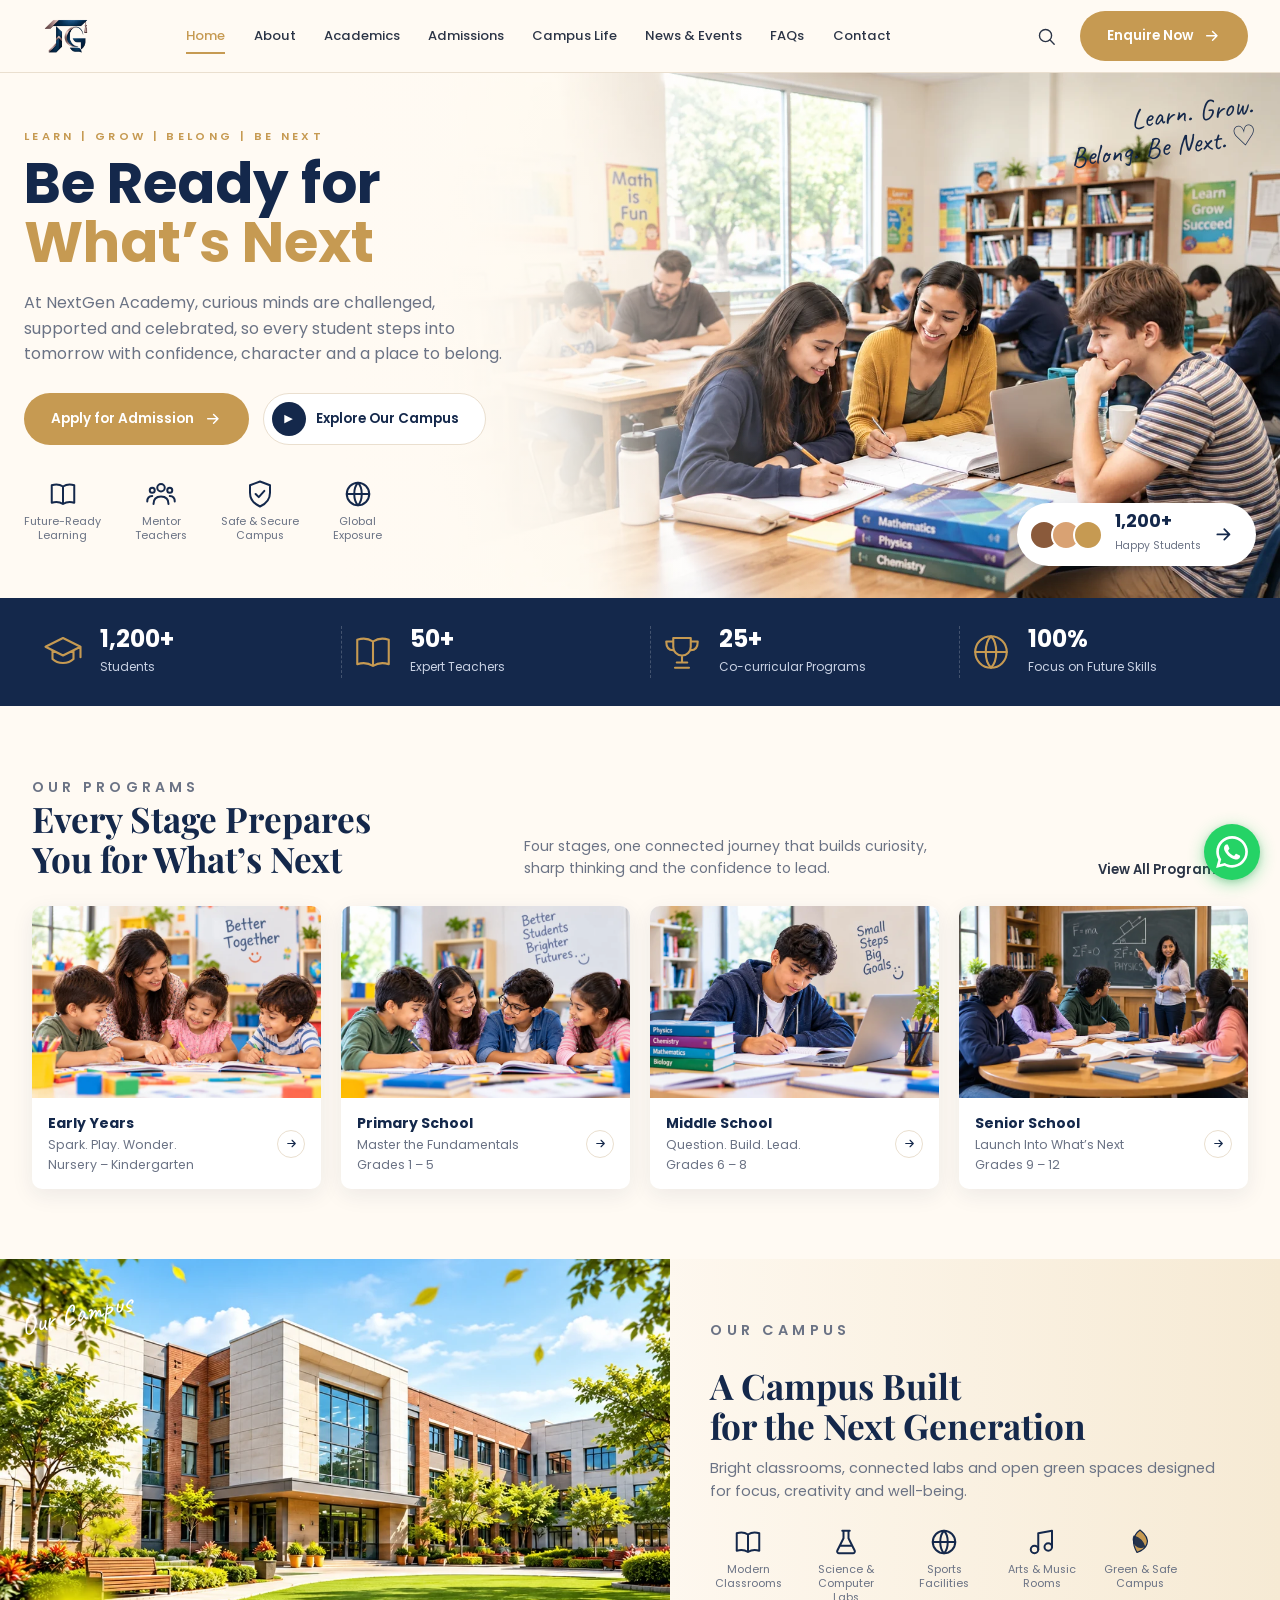
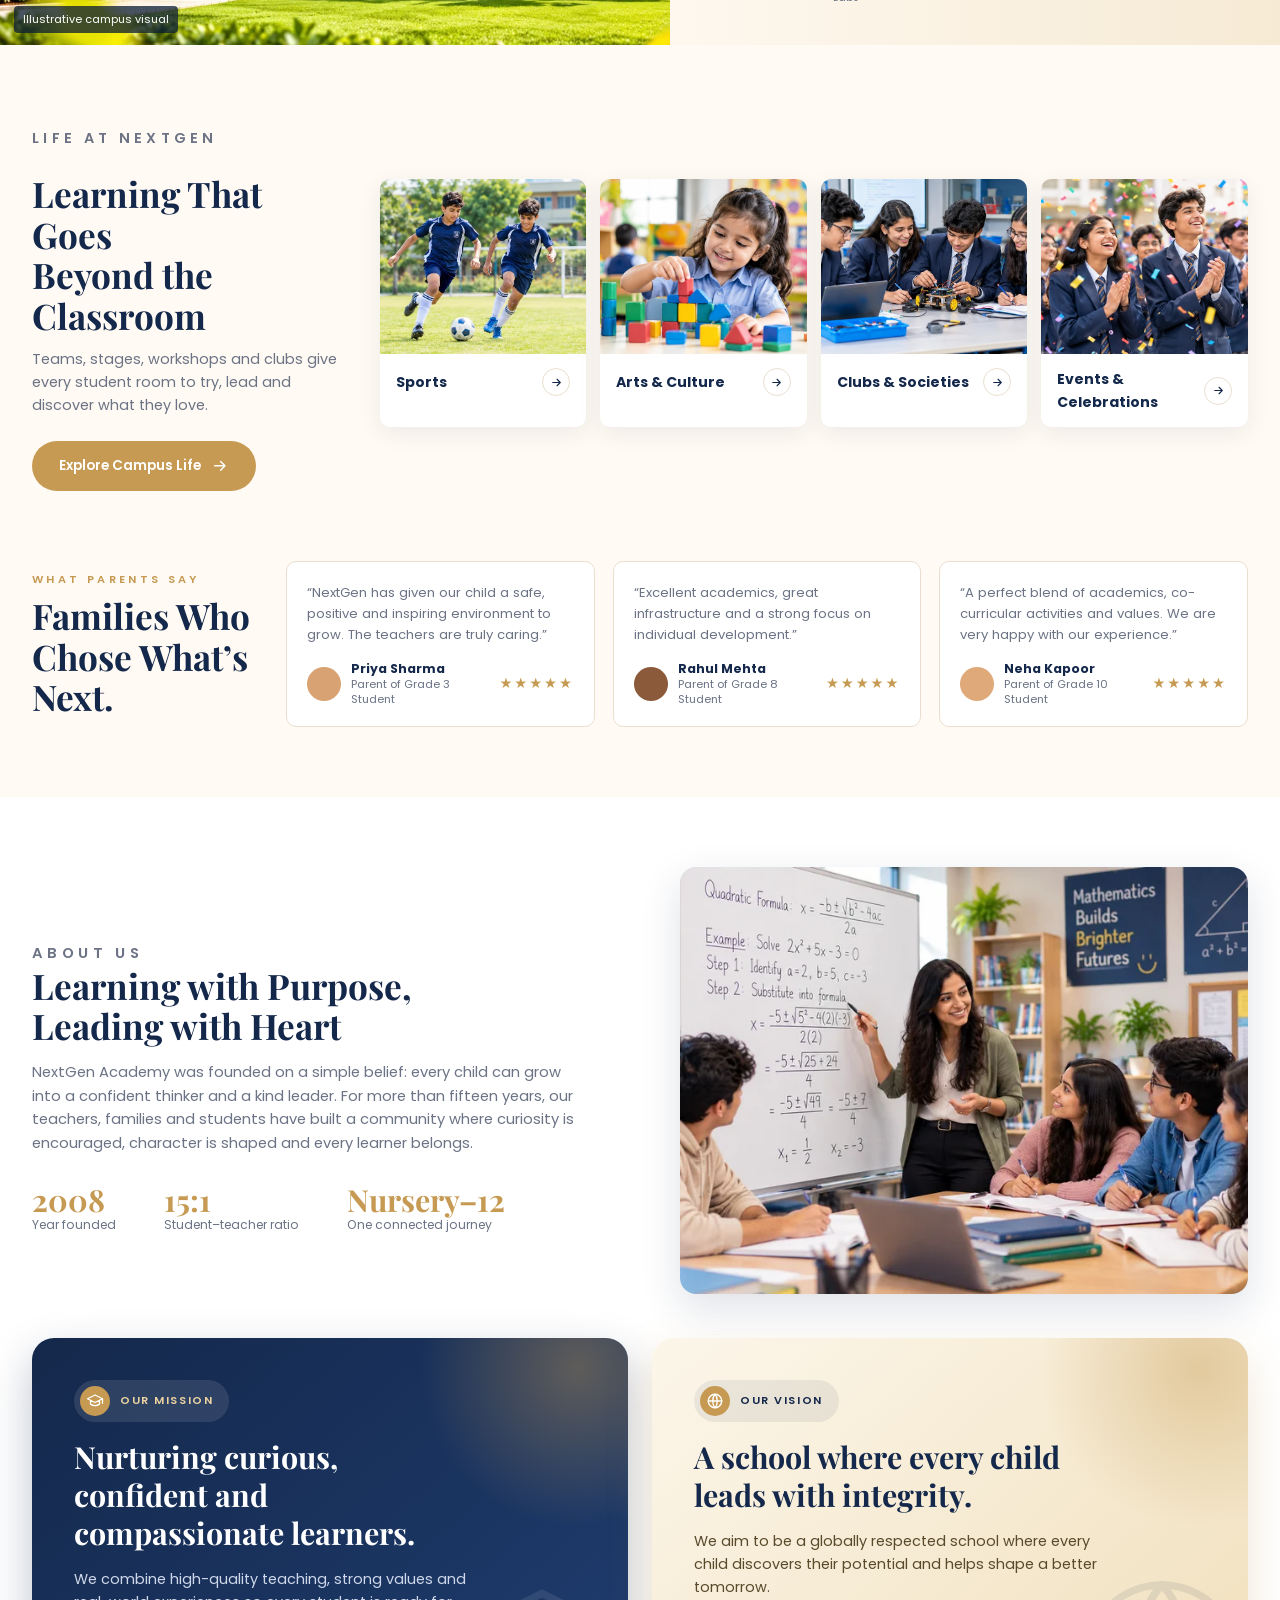
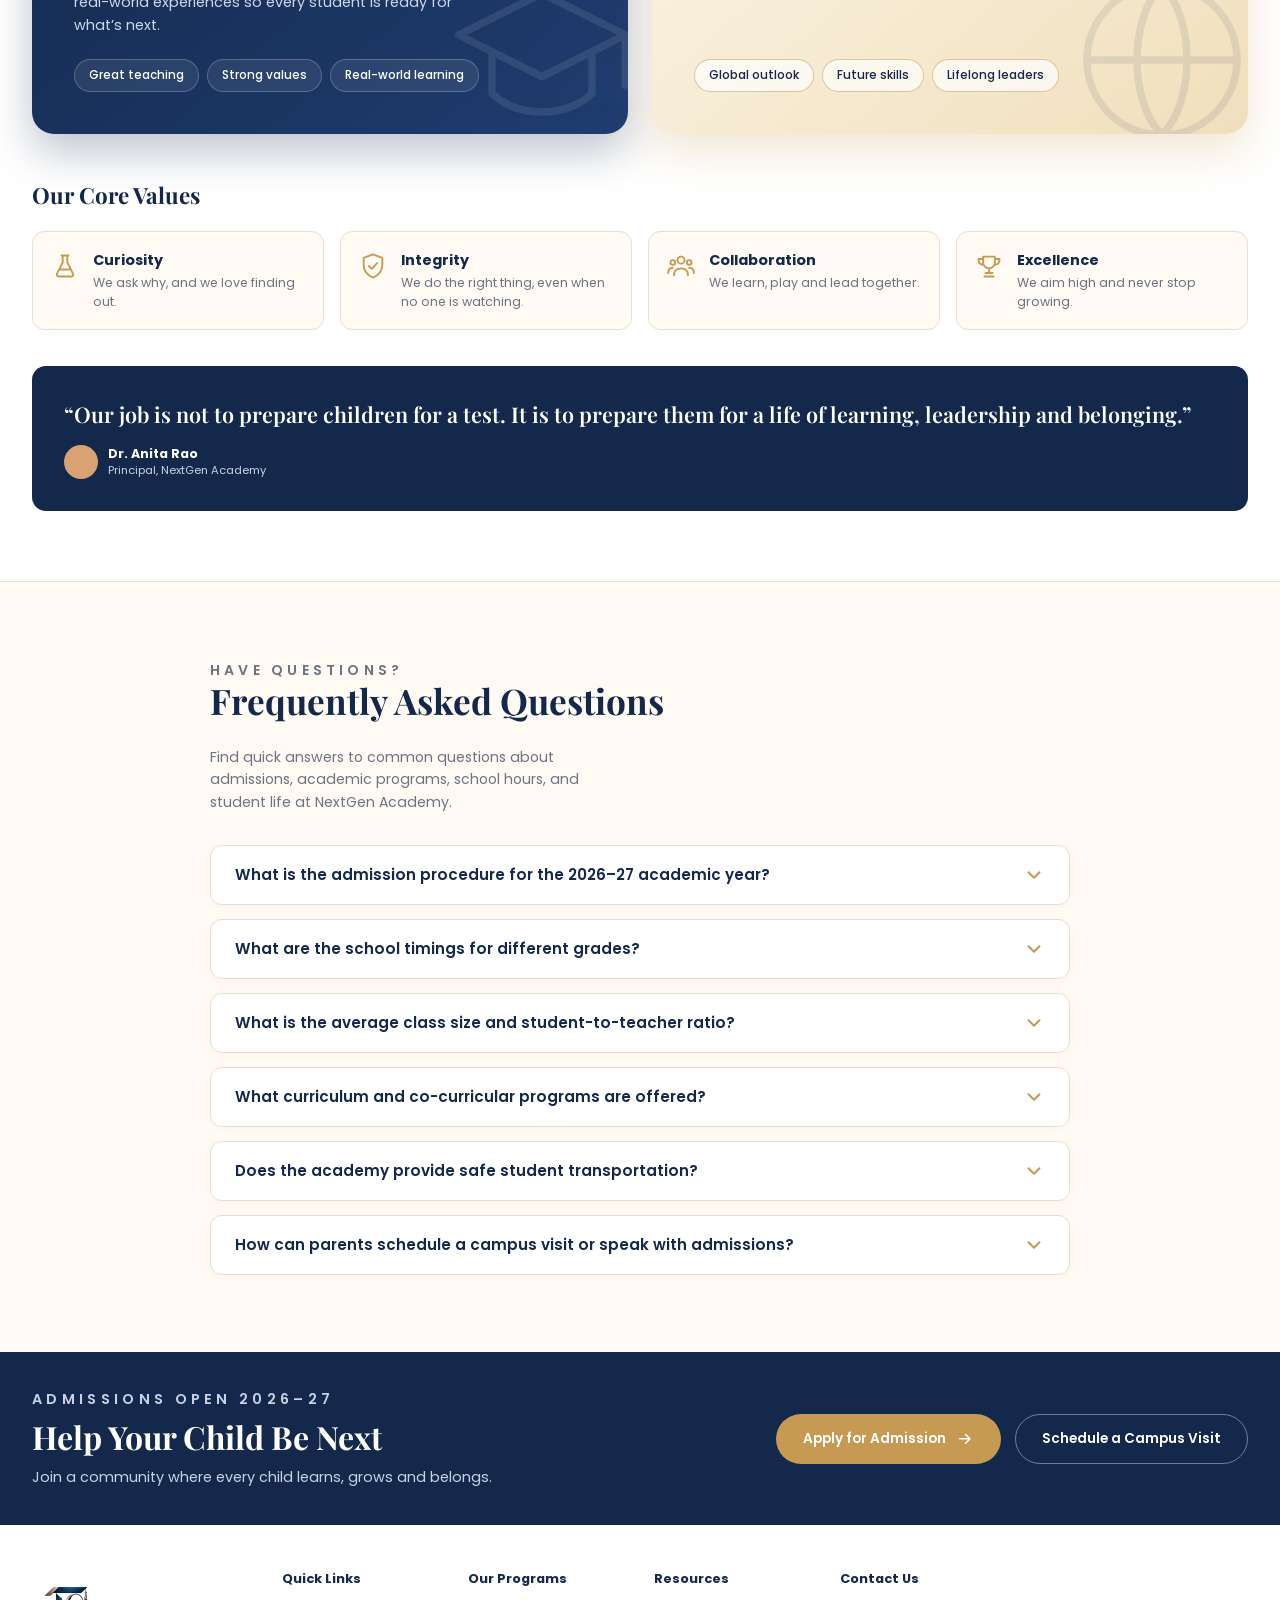
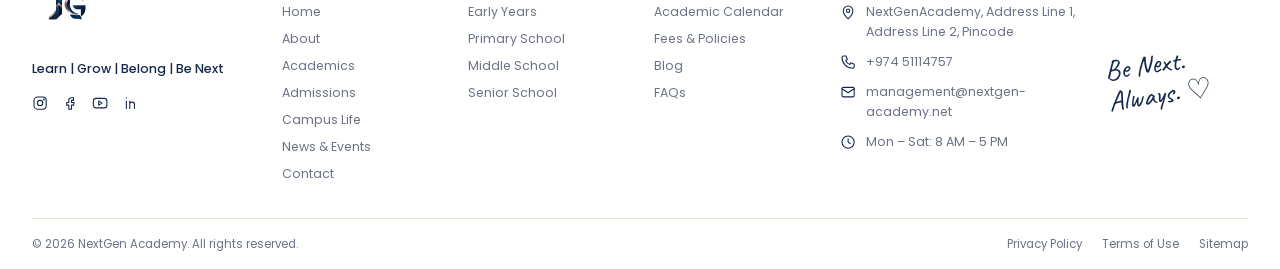
==== commit 9106b233: "Redesign FAQ to focused auto-collapsing accordion stack" ====
--- a/index.html
+++ b/index.html
@@ -596,8 +596,8 @@
                 </div>
                 <p>Find quick answers to common questions about admissions, academic programs, school hours, and student life at NextGen Academy.</p>
             </div>
-            <div class="faq-grid">
-                <details class="faq-item">
+            <div class="faq-list">
+                <details class="faq-item" name="faq">
                     <summary>
                         <span>What is the admission procedure for the 2026–27 academic year?</span>
                         <svg class="faq-icon" viewBox="0 0 24 24"><polyline points="6 9 12 15 18 9"></polyline></svg>
@@ -606,7 +606,7 @@
                         <p>Admissions are open for Nursery through Grade 12. The process is simple: submit an online enquiry or application, attend a scheduled campus tour and student interaction session, and complete registration with our admissions office.</p>
                     </div>
                 </details>
-                <details class="faq-item">
+                <details class="faq-item" name="faq">
                     <summary>
                         <span>What are the school timings for different grades?</span>
                         <svg class="faq-icon" viewBox="0 0 24 24"><polyline points="6 9 12 15 18 9"></polyline></svg>
@@ -615,7 +615,7 @@
                         <p>• <b>Early Years (Nursery &amp; Kindergarten):</b> 8:30 AM – 12:30 PM<br />• <b>Primary School (Grades 1 – 5):</b> 8:00 AM – 2:30 PM<br />• <b>Middle &amp; Senior School (Grades 6 – 12):</b> 8:00 AM – 3:00 PM</p>
                     </div>
                 </details>
-                <details class="faq-item">
+                <details class="faq-item" name="faq">
                     <summary>
                         <span>What is the average class size and student-to-teacher ratio?</span>
                         <svg class="faq-icon" viewBox="0 0 24 24"><polyline points="6 9 12 15 18 9"></polyline></svg>
@@ -624,7 +624,7 @@
                         <p>We maintain small class cohorts to ensure each student receives individualized attention: a maximum of 15 students per class in Early Years, 25 in Primary, and 28–30 in Middle and Senior School.</p>
                     </div>
                 </details>
-                <details class="faq-item">
+                <details class="faq-item" name="faq">
                     <summary>
                         <span>What curriculum and co-curricular programs are offered?</span>
                         <svg class="faq-icon" viewBox="0 0 24 24"><polyline points="6 9 12 15 18 9"></polyline></svg>
@@ -633,7 +633,7 @@
                         <p>Our academic curriculum blends international standards with inquiry-based learning, integrated STEM and robotics laboratories, creative arts, performing arts, sports training, and leadership clubs.</p>
                     </div>
                 </details>
-                <details class="faq-item">
+                <details class="faq-item" name="faq">
                     <summary>
                         <span>Does the academy provide safe student transportation?</span>
                         <svg class="faq-icon" viewBox="0 0 24 24"><polyline points="6 9 12 15 18 9"></polyline></svg>
@@ -642,7 +642,7 @@
                         <p>Yes. NextGen Academy operates a GPS-monitored, air-conditioned bus fleet equipped with speed governors, CCTV cameras, and trained female attendants covering key residential routes.</p>
                     </div>
                 </details>
-                <details class="faq-item">
+                <details class="faq-item" name="faq">
                     <summary>
                         <span>How can parents schedule a campus visit or speak with admissions?</span>
                         <svg class="faq-icon" viewBox="0 0 24 24"><polyline points="6 9 12 15 18 9"></polyline></svg>
--- a/assets/styles.min.css
+++ b/assets/styles.min.css
@@ -1 +1 @@
-:root{--p:#c69a52;--pd:#a87e3a;--n:#14284b;--bg:#fffaf3;--t:#2b3446;--m:#6b7385;--card:#fff;--line:#eadfcf;color-scheme:light;box-sizing:border-box;padding-top:env(safe-area-inset-top,0);padding-bottom:env(safe-area-inset-bottom,0)}*,:after,:before{box-sizing:inherit}html{scroll-behavior:smooth;scroll-padding-top:90px}body{margin:0;font:400 clamp(14px, .9vw + 11px, 16px)/1.6 Poppins,system-ui,sans-serif;color:var(--t);background:var(--bg)}a{color:inherit;text-decoration:none}:focus-visible{outline:2px solid var(--p);outline-offset:3px}.w{width:min(1560px,100% - clamp(32px,5vw,112px));margin-inline:auto}.serif{font-family:'Playfair Display',Georgia,serif;color:var(--n)}.eye{font-size:.7rem;letter-spacing:.3em;text-transform:uppercase;color:var(--p);font-weight:600;margin:0 0 8px}.hand{font-family:Caveat,cursive;font-size:clamp(1.2rem, 2.2vw, 1.9rem);line-height:1.1}svg.i{width:1.3em;height:1.3em;fill:none;stroke:currentColor;stroke-width:1.6;stroke-linecap:round;stroke-linejoin:round;flex:none}.btn{display:inline-flex;align-items:center;gap:10px;padding:13px 26px;border-radius:99px;font-weight:600;font-size:.85rem;border:1.5px solid transparent;cursor:pointer;transition:.2s}.b1{background:var(--p);color:#fff}.b1:hover{background:var(--pd)}.b2{border-color:var(--line);background:var(--card);color:var(--n)}.b3{border-color:rgba(255,255,255,.4);color:#fff}.top{background:var(--n);color:#fff;font-size:.75rem}.top .w{display:flex;justify-content:space-between;align-items:center;gap:16px;padding:8px 0}.top .c{margin-inline:auto;display:flex;gap:14px;align-items:center}.top .c a{background:#fff;color:var(--n);padding:3px 14px;border-radius:99px;font-weight:600}.top .r{display:flex;gap:18px}@media(max-width:800px){.top .r{display:none}}header.h{position:sticky;top:0;z-index:20;background:var(--bg);border-bottom:1px solid var(--line)}header.h .w{display:flex;align-items:center;gap:24px;height:72px}.logo{display:flex;align-items:center;gap:10px;line-height:1.1}.logo img{height:auto;width:56px;display:block}.logo b{font:700 1.45rem/1 "Playfair Display",Georgia,serif;color:var(--n);display:block;letter-spacing:-.01em}.logo em{font-style:normal;color:#b9806a}.logo small{font-size:.6rem;color:var(--n);letter-spacing:.5em;margin-top:4px;display:block}nav{display:flex;gap:clamp(14px,2.2vw,32px);margin-inline:auto;font-size:.82rem;font-weight:500}nav a{padding:6px 0;border-bottom:2px solid transparent}nav a.on,nav a:hover{color:var(--p);border-color:var(--p)}.burger{display:none;background:0 0;border:0;color:var(--t);margin-left:auto}@media(max-width:980px){.burger{display:block}nav{display:none;position:absolute;top:100%;left:0;right:0;background:var(--bg);flex-direction:column;padding:16px 20px;gap:4px;border-bottom:1px solid var(--line)}nav.open{display:flex}header.h .btn{display:none}}.hero{position:relative;overflow:hidden;background:var(--bg);display:flow-root;padding:0}.hero .w{position:relative;z-index:2;display:flex;align-items:center;min-height:0;padding-block:48px}.hc{max-width:600px}.hero h1{font-size:clamp(2.4rem, 5.4vw, 4.1rem);line-height:1.05;margin:0 0 18px;color:var(--n);font-weight:700}.hero h1 span{color:var(--p);display:block}.hero p.l{max-width:440px;color:var(--m);margin:0 0 26px}.cta{display:flex;flex-wrap:wrap;gap:14px;margin-bottom:34px}.play{width:34px;height:34px;border-radius:50%;background:var(--n);color:#fff;display:grid;place-items:center;font-size:.7rem}.feat{display:flex;flex-wrap:wrap;gap:clamp(14px,3vw,34px)}.feat div{text-align:center;font-size:.68rem;color:var(--m);line-height:1.3;display:flex;flex-direction:column;align-items:center;gap:6px}.feat svg{width:30px;height:30px;color:var(--n)}.hv{--hr:max(24px, calc((100vw - 1560px)/2));position:absolute;top:0;right:0;bottom:0;width:min(62%,1000px);z-index:1}.hv .art{position:absolute;inset:0;width:100%;height:100%;display:block;-webkit-mask-image:linear-gradient(90deg,transparent 0,#000 42%);mask-image:linear-gradient(90deg,transparent 0,#000 42%)}.hv .hand{position:absolute;top:28px;right:var(--hr);transform:rotate(-7deg);color:var(--n);text-align:right;z-index:2}.badge{position:absolute;right:var(--hr);bottom:32px;background:var(--card);border-radius:99px;padding:10px 22px 10px 12px;display:flex;align-items:center;gap:12px;box-shadow:0 10px 30px rgba(20,40,75,.18);z-index:2}.av{display:flex}.av i{width:30px;height:30px;border-radius:50%;border:2px solid #fff;margin-left:-8px;background:var(--p)}.av i:first-child{margin:0;background:#8a5a3b}.av i:nth-child(2){background:#d9a273}.badge b{font-size:1.1rem;color:var(--n);display:block;line-height:1}.badge small{font-size:.65rem;color:var(--m)}.art *{transform-box:fill-box}@media(min-width:1760px){.hero .w{min-height:0}}.cl{animation:dr 34s ease-in-out infinite alternate}.c2{animation-duration:46s;animation-direction:alternate-reverse}@keyframes dr{to{transform:translateX(90px)}}.sun{animation:pu 6s ease-in-out infinite alternate}@keyframes pu{from{opacity:.6}to{opacity:1}}.sw{transform-origin:50% 100%;animation:sy 6s ease-in-out infinite alternate}.s2{animation-duration:7.5s;animation-delay:-2s}@keyframes sy{from{transform:rotate(-1.8deg)}to{transform:rotate(1.8deg)}}.bb{animation:bo 3.4s ease-in-out infinite alternate}.b2{animation-duration:4s;animation-delay:-1s}.b3{animation-duration:3.8s;animation-delay:-2s}@keyframes bo{to{transform:translateY(-6px)}}.fl{animation:fa 16s linear infinite;opacity:0}.f2{animation-delay:-6s;animation-duration:19s}.f3{animation-delay:-11s;animation-duration:22s}@keyframes fa{0%{transform:translate(0,-30px) rotate(0);opacity:0}10%{opacity:.9}90%{opacity:.9}100%{transform:translate(-90px,500px) rotate(300deg);opacity:0}}.paused .art *{animation-play-state:paused}@media(prefers-reduced-motion:reduce){.art *{animation:none!important}}@media(max-width:860px){.hero .w{min-height:0;padding-block:36px 8px}.hv{position:relative;right:0;width:100%;height:360px}.hv .art{-webkit-mask-image:linear-gradient(180deg,transparent 0,#000 30%);mask-image:linear-gradient(180deg,transparent 0,#000 30%)}.hv .hand{display:none}.badge{right:20px}}.stats{background:var(--n);color:#fff}.stats .w{display:grid;grid-template-columns:repeat(4,1fr);gap:20px;padding:28px 0}.stats div{display:flex;align-items:center;gap:16px;padding-inline:10px}.stats div+div{border-left:1px dashed rgba(255,255,255,.2)}.stats svg{width:42px;height:42px;color:var(--p)}.stats b{font-size:1.5rem;display:block;line-height:1.1}.stats small{font-size:.75rem;color:#c9d2e4}@media(max-width:800px){.stats .w{grid-template-columns:1fr 1fr}.stats div:nth-child(3){border-left:0}}section{padding:clamp(40px,6vw,70px) 0}.head{display:flex;justify-content:space-between;align-items:flex-end;gap:24px;flex-wrap:wrap;margin-bottom:26px}.head h2,.sec h2{font-size:clamp(1.6rem, 3vw, 2.2rem);line-height:1.15;margin:0}.head p{max-width:420px;color:var(--m);margin:0;font-size:.88rem}.head a{font-weight:600;font-size:.82rem;display:flex;gap:8px;align-items:center}.grid4{display:grid;grid-template-columns:repeat(auto-fit,minmax(220px,1fr));gap:20px}.card{background:var(--card);border-radius:10px;overflow:hidden;box-shadow:0 6px 22px rgba(20,40,75,.08);display:block}.card .ph{aspect-ratio:16/10}.card .tx{padding:14px 16px;display:flex;justify-content:space-between;align-items:center;gap:10px;font-size:.78rem;color:var(--m)}.card b{display:block;color:var(--n);font-size:.88rem}.arr{width:28px;height:28px;border:1px solid var(--line);border-radius:50%;display:grid;place-items:center;flex:none;color:var(--n)}.arr svg{width:13px;height:13px}.ph{position:relative;overflow:hidden;background:var(--g,#e8dcc6)}.ph svg.s{width:100%;height:100%;display:block}.campus{padding:0;background:linear-gradient(90deg,transparent 45%,#f6ead4);overflow:hidden}.campus .w{width:100%;display:grid;grid-template-columns:1.1fr 1fr;align-items:center}.cv{position:relative;min-height:340px;height:100%}.cv .hand{position:absolute;left:20px;top:40px;transform:rotate(-12deg);color:#fff;z-index:2}.tour{position:absolute;left:50%;top:50%;transform:translate(-50%,-50%);display:flex;align-items:center;gap:12px;background:rgba(20,40,75,.6);color:#fff;padding:8px 20px 8px 8px;border-radius:99px;font-size:.78rem;backdrop-filter:blur(4px);z-index:2}.tour .play{width:44px;height:44px;background:#fff;color:var(--n)}.ct{padding:50px clamp(20px,5vw,60px) 40px 40px;max-width:640px}.ct p{color:var(--m);font-size:.9rem;margin:10px 0 24px}.ic{display:flex;flex-wrap:wrap;gap:22px}.ic div{text-align:center;font-size:.68rem;color:var(--m);width:76px;line-height:1.3;display:flex;flex-direction:column;align-items:center;gap:6px}.ic svg{width:30px;height:30px;color:var(--n)}@media(max-width:860px){.campus .w{grid-template-columns:1fr}.ct{padding:30px 20px}}.life .w{display:grid;grid-template-columns:minmax(260px,.8fr) 2.2fr;gap:32px;align-items:center}.life p{color:var(--m);font-size:.9rem;margin:12px 0 24px}.life .grid4{grid-template-columns:repeat(auto-fit,minmax(150px,1fr));gap:14px}.life .card .ph{aspect-ratio:4/3.4}@media(max-width:900px){.life .w{grid-template-columns:1fr}}.test .w{display:grid;grid-template-columns:minmax(220px,.7fr) 3fr;gap:30px;align-items:center}.tg{display:grid;grid-template-columns:repeat(auto-fit,minmax(240px,1fr));gap:18px}.q{background:var(--card);border:1px solid var(--line);border-radius:10px;padding:20px;font-size:.82rem;color:var(--m);display:flex;flex-direction:column;justify-content:space-between;gap:16px}.q p{margin:0}.who{display:flex;align-items:center;gap:10px;font-size:.7rem;line-height:1.3}.who b{display:block;color:var(--n);font-size:.78rem}.who i{width:34px;height:34px;border-radius:50%;background:#d9a273;flex:none}.stars{margin-left:auto;color:var(--p);letter-spacing:2px;font-size:.9rem}@media(max-width:900px){.test .w{grid-template-columns:1fr}}.adm{background:var(--n);color:#fff;padding:36px 0}.adm .w{display:flex;justify-content:space-between;align-items:center;gap:24px;flex-wrap:wrap}.adm h2{color:#fff;font-size:clamp(1.5rem, 2.6vw, 2rem);margin:0}.adm p{margin:4px 0 0;color:#c9d2e4;font-size:.9rem}.adm .cta{margin:0}footer{background:var(--card);padding:44px 0 0;font-size:.78rem;color:var(--m)}.fg{display:grid;grid-template-columns:1.4fr repeat(3,1fr) 1.5fr .9fr;gap:28px}footer h4{color:var(--n);margin:0 0 12px;font-size:.8rem}footer ul{list-style:none;margin:0;padding:0;display:grid;gap:7px}footer li a:hover{color:var(--p)}.soc{display:flex;gap:14px;margin-top:16px;color:var(--n)}.ci{display:flex;gap:10px;margin-bottom:10px}.ci svg{color:var(--n);margin-top:2px}.fb{display:flex;justify-content:space-between;flex-wrap:wrap;gap:10px;border-top:1px solid var(--line);margin-top:34px;padding:16px 0;font-size:.72rem}.fb span{display:flex;gap:20px}@media(max-width:1000px){.fg{grid-template-columns:1fr 1fr 1fr}.fg>:first-child{grid-column:1/-1}.fg>:last-child{display:none}}@media(max-width:560px){.fg{grid-template-columns:1fr 1fr}}@media(prefers-reduced-motion:reduce){*{transition:none!important;scroll-behavior:auto!important}}#pre{position:fixed;inset:0;z-index:100;display:grid;place-items:center;background:var(--bg);transition:opacity .5s ease,visibility .5s}html.loaded #pre,html:not(.js) #pre{opacity:0;visibility:hidden}html:not(.js) #pre{display:none}html.js:not(.loaded){overflow:hidden}.pl{text-align:center}.pl b{font:700 2rem/1 'Playfair Display',Georgia,serif;color:var(--n)}.pl em{font-style:normal;color:#b9806a}.pb{display:block;width:160px;height:3px;margin:18px auto 0;background:var(--line);border-radius:9px;overflow:hidden}.pb i{display:block;height:100%;width:40%;background:var(--p);border-radius:9px;animation:pbm 1.1s ease-in-out infinite}@keyframes pbm{from{transform:translateX(-100%)}to{transform:translateX(260%)}}#sp{position:fixed;top:0;left:0;right:0;height:3px;z-index:60;background:var(--p);transform:scaleX(0);transform-origin:0 50%;pointer-events:none}#tt{position:fixed;right:20px;bottom:calc(86px + env(safe-area-inset-bottom,0px));z-index:30;width:44px;height:44px;border-radius:50%;border:0;background:var(--p);color:#fff;display:grid;place-items:center;cursor:pointer;box-shadow:0 8px 22px rgba(20,40,75,.22);opacity:0;visibility:hidden;transform:translateY(12px);transition:opacity .3s,transform .3s,visibility .3s}#tt.show{opacity:1;visibility:visible;transform:none}#tt svg{transform:rotate(-90deg);width:18px;height:18px}.wa-btn{position:fixed;right:20px;bottom:calc(20px + env(safe-area-inset-bottom,0px));z-index:40;width:56px;height:56px;border-radius:50%;background:#25d366;color:#fff;display:flex;align-items:center;justify-content:center;box-shadow:0 4px 16px rgba(37,211,102,.45),0 2px 6px rgba(0,0,0,.15);transition:transform .25s cubic-bezier(.34, 1.56, .64, 1),box-shadow .25s ease,background-color .2s ease;text-decoration:none}.wa-btn:hover{background:#20ba5a;color:#fff;transform:scale(1.08);box-shadow:0 6px 20px rgba(37,211,102,.6),0 3px 8px rgba(0,0,0,.2)}.wa-btn:active{transform:scale(.95)}.wa-btn svg{width:32px;height:32px}header.h{transition:box-shadow .3s ease}header.h.sc{box-shadow:0 6px 24px rgba(20,40,75,.09)}.stats b{font-variant-numeric:tabular-nums}@keyframes shim{to{background-position:-200% 0}}.sk{pointer-events:none}.sk .ph,.sk .tx b,.sk .tx span,.sk .who i,.sk .who span,.sk.q p{background-image:linear-gradient(100deg,#eee5d6 30%,#f8f2e8 50%,#eee5d6 70%)!important;background-size:200% 100%!important;animation:shim 1.2s linear infinite}.sk .tx b,.sk .tx span,.sk .who i,.sk .who span,.sk.q p{color:transparent!important;border-radius:4px}.sk .arr,.sk .ph svg,.sk .stars{visibility:hidden}@media(prefers-reduced-motion:no-preference){.js .hc>*{opacity:0;transform:translateY(18px)}.loaded .hc>*{opacity:1;transform:none;transition:opacity .7s ease,transform .7s cubic-bezier(.2, .7, .2, 1)}.loaded .hc>:nth-child(2){transition-delay:.1s}.loaded .hc>:nth-child(3){transition-delay:.2s}.loaded .hc>:nth-child(4){transition-delay:.3s}.loaded .hc>:nth-child(5){transition-delay:.4s}.js .hv{opacity:0}.loaded .hv{opacity:1;transition:opacity 1.2s ease .2s}.js .rv{opacity:0;transform:translateY(22px)}.js .rv.in{opacity:1;transform:none;transition:opacity .6s ease var(--d, 0s),transform .6s cubic-bezier(.2, .7, .2, 1) var(--d, 0s)}.tour .play{animation:pp 2.4s ease-out infinite}@keyframes pp{0%{box-shadow:0 0 0 0 rgba(255,255,255,.55)}100%,70%{box-shadow:0 0 0 14px rgba(255,255,255,0)}}}@media(hover:hover) and (prefers-reduced-motion:no-preference){.card{transition:transform .3s ease,box-shadow .3s ease}.card:hover{transform:translateY(-5px);box-shadow:0 14px 34px rgba(20,40,75,.15)}.card .ph svg.s{transition:transform .6s ease}.card:hover .ph svg.s{transform:scale(1.06)}.arr{transition:background .25s,color .25s,border-color .25s}.card:hover .arr{background:var(--p);border-color:var(--p);color:#fff}.btn:hover{transform:translateY(-2px)}.b1:hover{box-shadow:0 8px 20px rgba(198,154,82,.4)}.feat div svg,.ic div svg{transition:transform .3s ease}.feat div:hover svg,.ic div:hover svg{transform:translateY(-3px)}}.btn:active{transform:scale(.97)}.mo{position:fixed;inset:0;z-index:90;display:grid;place-items:center;padding:20px;background:rgba(14,26,50,.55);backdrop-filter:blur(4px);-webkit-backdrop-filter:blur(4px);opacity:0;transition:opacity .25s ease;overflow-y:auto}.mo[hidden]{display:none}.mo.on{opacity:1}.md{position:relative;width:min(600px,100%);max-height:calc(100dvh - 40px);overflow-y:auto;background:var(--card);border-radius:18px;padding:clamp(22px,4vw,36px);box-shadow:0 30px 80px rgba(14,26,50,.35);transform:translateY(16px) scale(.98);transition:transform .3s cubic-bezier(.2, .7, .2, 1)}.mo.on .md{transform:none}.mx{position:absolute;top:14px;right:14px;width:38px;height:38px;border-radius:50%;border:1px solid var(--line);background:var(--card);color:var(--n);font-size:1.4rem;line-height:1;cursor:pointer}.mx:hover{background:var(--bg)}.md h2{font-size:clamp(1.4rem, 3vw, 1.8rem);margin:0 0 6px;padding-right:36px}.msub{margin:0 0 20px;color:var(--m);font-size:.86rem}.fg2{display:grid;grid-template-columns:1fr 1fr;gap:14px}.fld{display:flex;flex-direction:column;gap:5px;min-width:0}.fld[hidden]{display:none}.fld.full{grid-column:1/-1}.fld label{font-size:.76rem;font-weight:600;color:var(--n)}.fld label i{color:#c0392b;font-style:normal}.fld input,.fld select,.fld textarea{font:inherit;font-size:.88rem;color:var(--t);background:var(--bg);border:1.5px solid var(--line);border-radius:10px;padding:11px 13px;width:100%;transition:border-color .2s,box-shadow .2s}.fld textarea{resize:vertical;min-height:92px}.fld input:focus,.fld select:focus,.fld textarea:focus{outline:0;border-color:var(--p);box-shadow:0 0 0 3px rgba(198,154,82,.22)}.fld.bad input,.fld.bad select,.fld.bad textarea{border-color:#c0392b}.er{min-height:0;font-size:.7rem;color:#c0392b}.chk{display:flex;gap:10px;align-items:flex-start;font-size:.76rem;color:var(--m);margin:16px 0 0;cursor:pointer}.chk input{margin-top:3px;accent-color:var(--p);width:16px;height:16px;flex:none}.hp{position:absolute;left:-9999px;width:1px;height:1px;overflow:hidden}.sub{width:100%;justify-content:center;margin-top:18px}.sub .spn{display:none;width:16px;height:16px;border:2px solid rgba(255,255,255,.5);border-top-color:#fff;border-radius:50%;animation:rot .7s linear infinite}.sub.ld .spn{display:inline-block}.sub.ld{opacity:.85;pointer-events:none}@keyframes rot{to{transform:rotate(360deg)}}.sec-note{display:flex;gap:8px;align-items:center;justify-content:center;font-size:.68rem;color:var(--m);margin:12px 0 0}#tw{position:fixed;top:calc(16px + env(safe-area-inset-top,0px));right:16px;z-index:120;display:grid;gap:10px;width:min(380px,calc(100vw - 32px));pointer-events:none}.ts{position:relative;overflow:hidden;pointer-events:auto;display:flex;gap:12px;align-items:flex-start;background:var(--card);border-radius:12px;border-left:4px solid #2e7d5b;padding:14px 38px 16px 14px;box-shadow:0 14px 40px rgba(14,26,50,.22);animation:tin .35s cubic-bezier(.2,.7,.2,1)}.ts.error{border-color:#c0392b}.ts.out{opacity:0;transform:translateX(24px);transition:.3s}.ts .ti{flex:none;width:26px;height:26px;border-radius:50%;display:grid;place-items:center;color:#fff;background:#2e7d5b;font-size:.85rem;font-weight:700}.ts.error .ti{background:#c0392b}.ts strong{display:block;font-size:.86rem;color:var(--n)}.ts p{margin:2px 0 0;font-size:.78rem;color:var(--m);line-height:1.45}.ts .tc{position:absolute;top:8px;right:8px;width:26px;height:26px;border:0;background:0 0;color:var(--m);font-size:1.1rem;cursor:pointer;border-radius:50%}.ts .tp{position:absolute;left:0;bottom:0;height:3px;width:100%;background:#2e7d5b;transform-origin:0 50%;animation:tpg 5.5s linear forwards}.ts.error .tp{background:#c0392b}@keyframes tin{from{opacity:0;transform:translateX(30px)}to{opacity:1;transform:none}}@keyframes tpg{to{transform:scaleX(0)}}@media(max-width:520px){.fg2{grid-template-columns:1fr}#tw{right:16px;left:16px;width:auto}}@media(prefers-reduced-motion:reduce){.md,.mo,.ts{animation:none!important;transition:none!important}.ts .tp{animation:none}}.about{background:#fff}.ab-top{display:grid;grid-template-columns:1.05fr 1fr;gap:clamp(24px,4vw,64px);align-items:center}.ab-top p{color:var(--m);font-size:.92rem;margin:14px 0 0;max-width:560px}.facts{display:flex;flex-wrap:wrap;gap:clamp(20px,4vw,48px);margin-top:28px}.facts div{line-height:1.3;font-size:.76rem;color:var(--m)}.facts b{display:block;font:700 1.9rem/1.1 'Playfair Display',Georgia,serif;color:var(--p)}.ab-img{border-radius:16px;aspect-ratio:4/3;box-shadow:0 14px 40px rgba(20,40,75,.14)}.est{position:absolute;left:16px;bottom:16px;z-index:2;background:#fff;color:var(--n);border-radius:99px;padding:8px 18px;font-size:.76rem;font-weight:600;box-shadow:0 8px 22px rgba(20,40,75,.18)}.mv{display:grid;grid-template-columns:repeat(auto-fit,minmax(280px,1fr));gap:20px;margin-top:44px}.mvc{background:var(--bg);border-radius:14px;padding:clamp(22px,3vw,32px);border-top:3px solid var(--p);box-shadow:0 6px 22px rgba(20,40,75,.07)}.mvc .ico{width:48px;height:48px;border-radius:50%;background:var(--p);color:#fff;display:grid;place-items:center;margin-bottom:14px}.mvc .ico svg{width:24px;height:24px}.mvc h3{margin:0 0 8px;font-size:1.3rem}.mvc p{margin:0;color:var(--m);font-size:.88rem}.ab-h{font-size:1.4rem;margin:44px 0 0}.vals{display:grid;grid-template-columns:repeat(auto-fit,minmax(210px,1fr));gap:16px;margin-top:18px}.val{display:flex;gap:14px;align-items:flex-start;padding:18px;border:1px solid var(--line);border-radius:12px;background:var(--bg);font-size:.78rem;color:var(--m);line-height:1.5}.val svg{width:28px;height:28px;color:var(--p);margin-top:2px}.val b{display:block;color:var(--n);font-size:.9rem;margin-bottom:2px}.pq{margin-top:36px;display:grid;gap:14px;padding:clamp(22px,3vw,32px);border-radius:14px;background:var(--n);color:#fff}.pq p{margin:0;font:600 clamp(1.05rem, 2vw, 1.35rem)/1.5 'Playfair Display',Georgia,serif}.pq .who{color:#c9d2e4}.pq .who b{color:#fff}@media(max-width:860px){.ab-top{grid-template-columns:1fr}}@media(hover:hover) and (prefers-reduced-motion:no-preference){.mvc,.val{transition:transform .3s ease,box-shadow .3s ease}.mvc:hover,.val:hover{transform:translateY(-4px);box-shadow:0 14px 34px rgba(20,40,75,.13)}}.mv{gap:24px}.mv .mvc{position:relative;overflow:hidden;isolation:isolate;display:flex;flex-direction:column;align-items:flex-start;gap:16px;border:0;border-radius:22px;padding:clamp(26px,3.4vw,42px);min-height:300px}.mv .mvc::before{content:"";position:absolute;z-index:-1;width:320px;height:320px;right:-110px;top:-130px;border-radius:50%;background:radial-gradient(circle,rgba(198,154,82,.4),transparent 70%)}.mv .mis{background:linear-gradient(140deg,#14284b 0,#1f3d70 100%);color:#fff;box-shadow:0 18px 44px rgba(20,40,75,.28)}.mv .vis{background:linear-gradient(140deg,#fcf6ea 0,#f0dfbb 100%);color:var(--n);box-shadow:0 18px 44px rgba(198,154,82,.25)}.mv .mvc .wm{position:absolute;z-index:-1;right:-14px;bottom:-26px;width:200px;height:200px;opacity:.09;stroke-width:.9}.mv .tg{display:inline-flex;align-items:center;gap:10px;padding:6px 16px 6px 6px;border-radius:99px;font-size:.7rem;font-weight:600;letter-spacing:.14em;text-transform:uppercase}.mv .tg svg{width:30px;height:30px;padding:6px;border-radius:50%;background:var(--p);color:#fff;stroke-width:1.8}.mv .mis .tg{background:rgba(255,255,255,.1);color:#ecd3a1}.mv .vis .tg{background:rgba(20,40,75,.07);color:var(--n)}.mv .mvc h3{margin:0;font-size:clamp(1.4rem, 2.4vw, 1.9rem);line-height:1.25;max-width:20ch}.mv .mis h3{color:#fff}.mv .mvc p{margin:0;max-width:46ch;font-size:.9rem}.mv .mis p{color:#cfd8ea}.mv .vis p{color:#5a4a2c}.chp{list-style:none;margin:auto 0 0;padding:0;display:flex;flex-wrap:wrap;gap:8px;padding-top:6px}.chp li{padding:6px 14px;border-radius:99px;font-size:.74rem;font-weight:500;border:1px solid}.mis .chp li{background:rgba(255,255,255,.08);border-color:rgba(255,255,255,.22);color:#fff}.vis .chp li{background:rgba(255,255,255,.7);border-color:rgba(198,154,82,.55);color:var(--n)}@media(hover:hover) and (prefers-reduced-motion:no-preference){.mv .mvc .wm{transition:transform .6s ease}.mv .mvc:hover .wm{transform:rotate(-8deg) scale(1.06)}}.pmd{width:min(720px,100%);padding:0}.pmd .pv{aspect-ratio:16/7;border-radius:0;background:var(--g,#e8dcc6)}.pmd .pv svg{width:100%;height:100%;display:block}.pbody{padding:clamp(22px,4vw,36px);transition:opacity .15s ease}.pbody.sw{opacity:0}.pbody h2{margin:0 0 8px;font-size:clamp(1.5rem, 3vw, 2rem);padding:0}.pf{display:grid;grid-template-columns:repeat(3,1fr);gap:12px;margin:18px 0 4px}.pf div{background:var(--bg);border:1px solid var(--line);border-radius:12px;padding:12px 14px;font-size:.7rem;color:var(--m)}.pf b{display:block;color:var(--n);font-size:.92rem;margin-top:2px}.pbody h4{margin:22px 0 12px;font-size:.9rem;color:var(--n)}.pl2{list-style:none;margin:0;padding:0;display:grid;grid-template-columns:1fr 1fr;gap:10px 18px;font-size:.84rem}.pl2 li{display:flex;gap:10px;align-items:center}.pl2 li::before{content:"\2713";flex:none;width:22px;height:22px;border-radius:50%;background:rgba(198,154,82,.2);color:var(--pd);display:grid;place-items:center;font-size:.7rem;font-weight:700}.pa{display:flex;flex-wrap:wrap;gap:12px;margin-top:26px}@media(max-width:520px){.pl2{grid-template-columns:1fr}.pf{gap:8px}.pf div{padding:10px}.pmd .pv{aspect-ratio:16/9}}.image-placeholder{position:relative;display:flex;align-items:center;justify-content:center;flex-direction:column;gap:10px;width:100%;height:100%;min-height:140px;padding:22px;text-align:center;overflow:hidden;color:var(--n);background:linear-gradient(135deg,#f7f0e5,#e7edf3);border:1px dashed rgba(20,40,75,.28)}.image-placeholder:after,.image-placeholder:before{content:"";position:absolute;border-radius:50%;pointer-events:none;background:rgba(198,154,82,.12)}.image-placeholder:before{width:150px;height:150px;right:-38px;top:-50px}.image-placeholder:after{width:100px;height:100px;left:-28px;bottom:-42px;background:rgba(20,40,75,.06)}.image-placeholder .placeholder-icon{position:relative;z-index:1;display:grid;place-items:center;width:44px;height:44px;border-radius:50%;background:rgba(255,255,255,.78);border:1px solid rgba(20,40,75,.12);font-size:22px}.image-placeholder .placeholder-title{position:relative;z-index:1;font-size:.82rem;font-weight:600;letter-spacing:.01em}.image-placeholder .placeholder-note{position:relative;z-index:1;max-width:250px;font-size:.68rem;line-height:1.5;color:var(--m)}.hv .hero-image-placeholder{position:absolute;inset:0;min-height:100%;border:0;border-radius:0;background:linear-gradient(135deg,#f6ead4 0,#e5edf4 55%,#d8e4dd 100%);-webkit-mask-image:linear-gradient(90deg,transparent 0,#000 42%);mask-image:linear-gradient(90deg,transparent 0,#000 42%)}.card .ph .image-placeholder{min-height:100%;aspect-ratio:16/10}.ab-img .image-placeholder{min-height:100%;aspect-ratio:4/3;border:0;border-radius:16px}.cv .image-placeholder{position:absolute;inset:0;min-height:100%;border:0;background:linear-gradient(135deg,#dbe7ed,#f3e5cc 58%,#d6e2d9)}@media(max-width:700px){.hv .hero-image-placeholder{mask-image:none;-webkit-mask-image:none}.image-placeholder{padding:16px}.image-placeholder .placeholder-note{font-size:.65rem}}.logo-mark{display:grid;place-items:center;flex:none;width:48px;height:48px;border-radius:14px;background:var(--n);color:var(--p);font-size:27px;line-height:1}.footer-brand .logo-mark{width:42px;height:42px}.generated-photo{display:block;width:100%;height:100%;object-fit:cover;object-position:center}.hv .generated-photo{position:absolute;inset:0;object-fit:cover;object-position:52% center}.hv .generated-photo.hero-image-placeholder{-webkit-mask-image:linear-gradient(90deg,rgba(0,0,0,.16) 0%,#000 22%);mask-image:linear-gradient(90deg,rgba(0,0,0,.16) 0%,#000 22%)}.card .ph{overflow:hidden;aspect-ratio:3/2}.card .ph>.generated-photo{width:100%;height:100%;aspect-ratio:3/2;object-fit:cover;object-position:center;transition:transform .35s ease}.card:hover .ph>.generated-photo{transform:scale(1.025)}.cv>.campus-photo{position:absolute;inset:0;width:100%;height:100%;min-height:100%;object-fit:cover;object-position:center}.ab-img>.about-photo{width:100%;height:100%;min-height:100%;aspect-ratio:4/3;border-radius:16px;object-fit:cover;object-position:center}@media(max-width:860px){.hero{display:flex;flex-direction:column}.hero .w{width:100%;padding-block:34px 20px}.hc{max-width:100%;width:100%}.hv{position:relative;right:auto;top:auto;bottom:auto;width:100%;height:clamp(240px,58vw,420px);flex:none;overflow:hidden}.hv .generated-photo.hero-image-placeholder{-webkit-mask-image:linear-gradient(180deg,rgba(0,0,0,.04) 0%,#000 14%);mask-image:linear-gradient(180deg,rgba(0,0,0,.04) 0%,#000 14%);object-position:58% center}.hv .hand{display:none}.badge{right:16px;bottom:16px}}@media(max-width:560px){.hero .w{padding-block:28px 18px}.hero h1{font-size:clamp(2.25rem, 10vw, 3.25rem)}.cta{gap:10px;margin-bottom:24px}.feat{justify-content:space-between;gap:12px}.feat div{flex:1;min-width:64px;font-size:.62rem}.hv{height:clamp(220px,68vw,330px)}.hv .generated-photo.hero-image-placeholder{-webkit-mask-image:none;mask-image:none;object-position:58% center}.badge{padding:8px 14px 8px 10px;gap:8px}.badge b{font-size:1rem}}@media(prefers-reduced-motion:reduce){.card .ph>.generated-photo{transition:none}}.brand-logo{display:inline-flex;align-items:center;flex:none;min-width:0}.brand-logo img{display:block;width:170px;height:70px;max-width:100%;object-fit:contain;object-position:left center}.footer-brand .brand-logo img,footer .brand-logo img{width:160px;height:76px}@media(max-width:700px){.brand-logo img{width:132px;height:58px}}@media(max-width:380px){.brand-logo img{width:112px;height:50px}}.hv .generated-photo.hero-image-placeholder{object-position:50% 50%;mask-image:none;-webkit-mask-image:none}@media(max-width:860px){.hv .generated-photo.hero-image-placeholder{object-position:65% center;mask-image:none;-webkit-mask-image:none}}@media(max-width:560px){.hv .generated-photo.hero-image-placeholder{object-position:67% center}}@media (min-width:861px){.hero{min-height:clamp(510px,36vw,670px);display:flex;align-items:center}.hero .w{width:min(100% - 48px,1240px);min-height:inherit;padding-block:55px;align-items:center}.hero .hc{width:44%;max-width:520px;position:relative;z-index:3}.hero h1{font-size:clamp(3.15rem, 4.4vw, 5.1rem)}.hero p.l{max-width:490px}.hero .hv{width:73%;max-width:none;right:0;top:0;bottom:0}.hero .hv .generated-photo.hero-image-placeholder{object-position:56% 48%;mask-image:none;-webkit-mask-image:none}.hero:after{content:"";position:absolute;inset:0;pointer-events:none;z-index:1;background:linear-gradient(90deg,var(--bg) 0,var(--bg) 24%,rgba(255,250,243,.92) 33%,rgba(255,250,243,.36) 48%,transparent 65%)}.hero .hv .badge,.hero .hv .hand{z-index:3}}@media(min-width:1500px){.hero .w{width:min(100% - 80px,1450px)}.hero .hc{width:42%}.hero .hv{width:71%}}@media(min-width:861px) and (max-width:1100px){.hero .hc{width:49%}.hero .hv{width:70%}.hero h1{font-size:clamp(2.8rem, 4.7vw, 4rem)}}@media(max-width:860px){.hero .w{padding-block:40px 16px}.hero .hv{height:clamp(260px,54vw,440px)}.hero .hv .generated-photo.hero-image-placeholder{object-position:62% center}.hero .hc{max-width:660px;margin-inline:auto}.hero .badge{bottom:12px}}@media(max-width:560px){.hero .w{padding-block:28px 14px}.hero .hv{height:clamp(240px,68vw,350px)}.hero .hv .generated-photo.hero-image-placeholder{object-position:63% center}.hero .hand{display:none}.hero .feat{gap:10px}}.brand-logo img{width:70px!important;height:68px!important;object-fit:contain!important}@media(max-width:700px){.brand-logo img{width:54px!important;height:54px!important}}.campus-disclaimer{position:absolute;bottom:12px;left:14px;background:rgba(10,29,52,.75);color:#fff;font-size:11px;padding:5px 9px;border-radius:4px;z-index:3}.cv{overflow:hidden}.cv>.campus-photo{object-position:50% center}.ab-img>.about-photo{object-position:center 34%}@media(prefers-reduced-motion:reduce){*,:after,:before{scroll-behavior:auto!important}}@media (max-width:860px){.hero .hv .generated-photo.hero-image-placeholder{-webkit-mask-image:none!important;mask-image:none!important;object-position:50% 50%!important}.hero .hv{background:#f8f4ed}}.faq-sec{background:var(--bg);border-top:1px solid var(--line)}.faq-grid{display:grid;grid-template-columns:repeat(auto-fit,minmax(min(100%,460px),1fr));gap:16px;margin-top:10px}.faq-item{background:var(--card);border:1px solid var(--line);border-radius:12px;overflow:hidden;transition:border-color .25s ease,box-shadow .25s ease,transform .2s ease;box-shadow:0 4px 14px rgba(20,40,75,.04)}.faq-item:hover{border-color:var(--p);box-shadow:0 6px 20px rgba(20,40,75,.08)}.faq-item[open]{border-color:var(--p);box-shadow:0 8px 24px rgba(20,40,75,.09)}.faq-item summary{list-style:none;padding:18px 22px;font-weight:600;color:var(--n);cursor:pointer;display:flex;justify-content:space-between;align-items:center;gap:16px;font-size:.95rem;line-height:1.45;user-select:none}.faq-item summary::-webkit-details-marker{display:none}.faq-icon{width:20px;height:20px;stroke:var(--p);stroke-width:2.2;fill:none;stroke-linecap:round;stroke-linejoin:round;flex:none;transition:transform .25s ease}.faq-item[open] .faq-icon{transform:rotate(180deg)}.faq-a{padding:0 22px 18px;color:var(--m);font-size:.88rem;line-height:1.65;border-top:1px solid rgba(234,223,207,.5);margin-top:4px;padding-top:14px}.faq-a p{margin:0 0 8px}.faq-a p:last-child{margin-bottom:0}+:root{--p:#c69a52;--pd:#a87e3a;--n:#14284b;--bg:#fffaf3;--t:#2b3446;--m:#6b7385;--card:#fff;--line:#eadfcf;color-scheme:light;box-sizing:border-box;padding-top:env(safe-area-inset-top,0);padding-bottom:env(safe-area-inset-bottom,0)}*,:after,:before{box-sizing:inherit}html{scroll-behavior:smooth;scroll-padding-top:90px}body{margin:0;font:400 clamp(14px, .9vw + 11px, 16px)/1.6 Poppins,system-ui,sans-serif;color:var(--t);background:var(--bg)}a{color:inherit;text-decoration:none}:focus-visible{outline:2px solid var(--p);outline-offset:3px}.w{width:min(1560px,100% - clamp(32px,5vw,112px));margin-inline:auto}.serif{font-family:'Playfair Display',Georgia,serif;color:var(--n)}.eye{font-size:.7rem;letter-spacing:.3em;text-transform:uppercase;color:var(--p);font-weight:600;margin:0 0 8px}.hand{font-family:Caveat,cursive;font-size:clamp(1.2rem, 2.2vw, 1.9rem);line-height:1.1}svg.i{width:1.3em;height:1.3em;fill:none;stroke:currentColor;stroke-width:1.6;stroke-linecap:round;stroke-linejoin:round;flex:none}.btn{display:inline-flex;align-items:center;gap:10px;padding:13px 26px;border-radius:99px;font-weight:600;font-size:.85rem;border:1.5px solid transparent;cursor:pointer;transition:.2s}.b1{background:var(--p);color:#fff}.b1:hover{background:var(--pd)}.b2{border-color:var(--line);background:var(--card);color:var(--n)}.b3{border-color:rgba(255,255,255,.4);color:#fff}.top{background:var(--n);color:#fff;font-size:.75rem}.top .w{display:flex;justify-content:space-between;align-items:center;gap:16px;padding:8px 0}.top .c{margin-inline:auto;display:flex;gap:14px;align-items:center}.top .c a{background:#fff;color:var(--n);padding:3px 14px;border-radius:99px;font-weight:600}.top .r{display:flex;gap:18px}@media(max-width:800px){.top .r{display:none}}header.h{position:sticky;top:0;z-index:20;background:var(--bg);border-bottom:1px solid var(--line)}header.h .w{display:flex;align-items:center;gap:24px;height:72px}.logo{display:flex;align-items:center;gap:10px;line-height:1.1}.logo img{height:auto;width:56px;display:block}.logo b{font:700 1.45rem/1 "Playfair Display",Georgia,serif;color:var(--n);display:block;letter-spacing:-.01em}.logo em{font-style:normal;color:#b9806a}.logo small{font-size:.6rem;color:var(--n);letter-spacing:.5em;margin-top:4px;display:block}nav{display:flex;gap:clamp(14px,2.2vw,32px);margin-inline:auto;font-size:.82rem;font-weight:500}nav a{padding:6px 0;border-bottom:2px solid transparent}nav a.on,nav a:hover{color:var(--p);border-color:var(--p)}.burger{display:none;background:0 0;border:0;color:var(--t);margin-left:auto}@media(max-width:980px){.burger{display:block}nav{display:none;position:absolute;top:100%;left:0;right:0;background:var(--bg);flex-direction:column;padding:16px 20px;gap:4px;border-bottom:1px solid var(--line)}nav.open{display:flex}header.h .btn{display:none}}.hero{position:relative;overflow:hidden;background:var(--bg);display:flow-root;padding:0}.hero .w{position:relative;z-index:2;display:flex;align-items:center;min-height:0;padding-block:48px}.hc{max-width:600px}.hero h1{font-size:clamp(2.4rem, 5.4vw, 4.1rem);line-height:1.05;margin:0 0 18px;color:var(--n);font-weight:700}.hero h1 span{color:var(--p);display:block}.hero p.l{max-width:440px;color:var(--m);margin:0 0 26px}.cta{display:flex;flex-wrap:wrap;gap:14px;margin-bottom:34px}.play{width:34px;height:34px;border-radius:50%;background:var(--n);color:#fff;display:grid;place-items:center;font-size:.7rem}.feat{display:flex;flex-wrap:wrap;gap:clamp(14px,3vw,34px)}.feat div{text-align:center;font-size:.68rem;color:var(--m);line-height:1.3;display:flex;flex-direction:column;align-items:center;gap:6px}.feat svg{width:30px;height:30px;color:var(--n)}.hv{--hr:max(24px, calc((100vw - 1560px)/2));position:absolute;top:0;right:0;bottom:0;width:min(62%,1000px);z-index:1}.hv .art{position:absolute;inset:0;width:100%;height:100%;display:block;-webkit-mask-image:linear-gradient(90deg,transparent 0,#000 42%);mask-image:linear-gradient(90deg,transparent 0,#000 42%)}.hv .hand{position:absolute;top:28px;right:var(--hr);transform:rotate(-7deg);color:var(--n);text-align:right;z-index:2}.badge{position:absolute;right:var(--hr);bottom:32px;background:var(--card);border-radius:99px;padding:10px 22px 10px 12px;display:flex;align-items:center;gap:12px;box-shadow:0 10px 30px rgba(20,40,75,.18);z-index:2}.av{display:flex}.av i{width:30px;height:30px;border-radius:50%;border:2px solid #fff;margin-left:-8px;background:var(--p)}.av i:first-child{margin:0;background:#8a5a3b}.av i:nth-child(2){background:#d9a273}.badge b{font-size:1.1rem;color:var(--n);display:block;line-height:1}.badge small{font-size:.65rem;color:var(--m)}.art *{transform-box:fill-box}@media(min-width:1760px){.hero .w{min-height:0}}.cl{animation:dr 34s ease-in-out infinite alternate}.c2{animation-duration:46s;animation-direction:alternate-reverse}@keyframes dr{to{transform:translateX(90px)}}.sun{animation:pu 6s ease-in-out infinite alternate}@keyframes pu{from{opacity:.6}to{opacity:1}}.sw{transform-origin:50% 100%;animation:sy 6s ease-in-out infinite alternate}.s2{animation-duration:7.5s;animation-delay:-2s}@keyframes sy{from{transform:rotate(-1.8deg)}to{transform:rotate(1.8deg)}}.bb{animation:bo 3.4s ease-in-out infinite alternate}.b2{animation-duration:4s;animation-delay:-1s}.b3{animation-duration:3.8s;animation-delay:-2s}@keyframes bo{to{transform:translateY(-6px)}}.fl{animation:fa 16s linear infinite;opacity:0}.f2{animation-delay:-6s;animation-duration:19s}.f3{animation-delay:-11s;animation-duration:22s}@keyframes fa{0%{transform:translate(0,-30px) rotate(0);opacity:0}10%{opacity:.9}90%{opacity:.9}100%{transform:translate(-90px,500px) rotate(300deg);opacity:0}}.paused .art *{animation-play-state:paused}@media(prefers-reduced-motion:reduce){.art *{animation:none!important}}@media(max-width:860px){.hero .w{min-height:0;padding-block:36px 8px}.hv{position:relative;right:0;width:100%;height:360px}.hv .art{-webkit-mask-image:linear-gradient(180deg,transparent 0,#000 30%);mask-image:linear-gradient(180deg,transparent 0,#000 30%)}.hv .hand{display:none}.badge{right:20px}}.stats{background:var(--n);color:#fff}.stats .w{display:grid;grid-template-columns:repeat(4,1fr);gap:20px;padding:28px 0}.stats div{display:flex;align-items:center;gap:16px;padding-inline:10px}.stats div+div{border-left:1px dashed rgba(255,255,255,.2)}.stats svg{width:42px;height:42px;color:var(--p)}.stats b{font-size:1.5rem;display:block;line-height:1.1}.stats small{font-size:.75rem;color:#c9d2e4}@media(max-width:800px){.stats .w{grid-template-columns:1fr 1fr}.stats div:nth-child(3){border-left:0}}section{padding:clamp(40px,6vw,70px) 0}.head{display:flex;justify-content:space-between;align-items:flex-end;gap:24px;flex-wrap:wrap;margin-bottom:26px}.head h2,.sec h2{font-size:clamp(1.6rem, 3vw, 2.2rem);line-height:1.15;margin:0}.head p{max-width:420px;color:var(--m);margin:0;font-size:.88rem}.head a{font-weight:600;font-size:.82rem;display:flex;gap:8px;align-items:center}.grid4{display:grid;grid-template-columns:repeat(auto-fit,minmax(220px,1fr));gap:20px}.card{background:var(--card);border-radius:10px;overflow:hidden;box-shadow:0 6px 22px rgba(20,40,75,.08);display:block}.card .ph{aspect-ratio:16/10}.card .tx{padding:14px 16px;display:flex;justify-content:space-between;align-items:center;gap:10px;font-size:.78rem;color:var(--m)}.card b{display:block;color:var(--n);font-size:.88rem}.arr{width:28px;height:28px;border:1px solid var(--line);border-radius:50%;display:grid;place-items:center;flex:none;color:var(--n)}.arr svg{width:13px;height:13px}.ph{position:relative;overflow:hidden;background:var(--g,#e8dcc6)}.ph svg.s{width:100%;height:100%;display:block}.campus{padding:0;background:linear-gradient(90deg,transparent 45%,#f6ead4);overflow:hidden}.campus .w{width:100%;display:grid;grid-template-columns:1.1fr 1fr;align-items:center}.cv{position:relative;min-height:340px;height:100%}.cv .hand{position:absolute;left:20px;top:40px;transform:rotate(-12deg);color:#fff;z-index:2}.tour{position:absolute;left:50%;top:50%;transform:translate(-50%,-50%);display:flex;align-items:center;gap:12px;background:rgba(20,40,75,.6);color:#fff;padding:8px 20px 8px 8px;border-radius:99px;font-size:.78rem;backdrop-filter:blur(4px);z-index:2}.tour .play{width:44px;height:44px;background:#fff;color:var(--n)}.ct{padding:50px clamp(20px,5vw,60px) 40px 40px;max-width:640px}.ct p{color:var(--m);font-size:.9rem;margin:10px 0 24px}.ic{display:flex;flex-wrap:wrap;gap:22px}.ic div{text-align:center;font-size:.68rem;color:var(--m);width:76px;line-height:1.3;display:flex;flex-direction:column;align-items:center;gap:6px}.ic svg{width:30px;height:30px;color:var(--n)}@media(max-width:860px){.campus .w{grid-template-columns:1fr}.ct{padding:30px 20px}}.life .w{display:grid;grid-template-columns:minmax(260px,.8fr) 2.2fr;gap:32px;align-items:center}.life p{color:var(--m);font-size:.9rem;margin:12px 0 24px}.life .grid4{grid-template-columns:repeat(auto-fit,minmax(150px,1fr));gap:14px}.life .card .ph{aspect-ratio:4/3.4}@media(max-width:900px){.life .w{grid-template-columns:1fr}}.test .w{display:grid;grid-template-columns:minmax(220px,.7fr) 3fr;gap:30px;align-items:center}.tg{display:grid;grid-template-columns:repeat(auto-fit,minmax(240px,1fr));gap:18px}.q{background:var(--card);border:1px solid var(--line);border-radius:10px;padding:20px;font-size:.82rem;color:var(--m);display:flex;flex-direction:column;justify-content:space-between;gap:16px}.q p{margin:0}.who{display:flex;align-items:center;gap:10px;font-size:.7rem;line-height:1.3}.who b{display:block;color:var(--n);font-size:.78rem}.who i{width:34px;height:34px;border-radius:50%;background:#d9a273;flex:none}.stars{margin-left:auto;color:var(--p);letter-spacing:2px;font-size:.9rem}@media(max-width:900px){.test .w{grid-template-columns:1fr}}.adm{background:var(--n);color:#fff;padding:36px 0}.adm .w{display:flex;justify-content:space-between;align-items:center;gap:24px;flex-wrap:wrap}.adm h2{color:#fff;font-size:clamp(1.5rem, 2.6vw, 2rem);margin:0}.adm p{margin:4px 0 0;color:#c9d2e4;font-size:.9rem}.adm .cta{margin:0}footer{background:var(--card);padding:44px 0 0;font-size:.78rem;color:var(--m)}.fg{display:grid;grid-template-columns:1.4fr repeat(3,1fr) 1.5fr .9fr;gap:28px}footer h4{color:var(--n);margin:0 0 12px;font-size:.8rem}footer ul{list-style:none;margin:0;padding:0;display:grid;gap:7px}footer li a:hover{color:var(--p)}.soc{display:flex;gap:14px;margin-top:16px;color:var(--n)}.ci{display:flex;gap:10px;margin-bottom:10px}.ci svg{color:var(--n);margin-top:2px}.fb{display:flex;justify-content:space-between;flex-wrap:wrap;gap:10px;border-top:1px solid var(--line);margin-top:34px;padding:16px 0;font-size:.72rem}.fb span{display:flex;gap:20px}@media(max-width:1000px){.fg{grid-template-columns:1fr 1fr 1fr}.fg>:first-child{grid-column:1/-1}.fg>:last-child{display:none}}@media(max-width:560px){.fg{grid-template-columns:1fr 1fr}}@media(prefers-reduced-motion:reduce){*{transition:none!important;scroll-behavior:auto!important}}#pre{position:fixed;inset:0;z-index:100;display:grid;place-items:center;background:var(--bg);transition:opacity .5s ease,visibility .5s}html.loaded #pre,html:not(.js) #pre{opacity:0;visibility:hidden}html:not(.js) #pre{display:none}html.js:not(.loaded){overflow:hidden}.pl{text-align:center}.pl b{font:700 2rem/1 'Playfair Display',Georgia,serif;color:var(--n)}.pl em{font-style:normal;color:#b9806a}.pb{display:block;width:160px;height:3px;margin:18px auto 0;background:var(--line);border-radius:9px;overflow:hidden}.pb i{display:block;height:100%;width:40%;background:var(--p);border-radius:9px;animation:pbm 1.1s ease-in-out infinite}@keyframes pbm{from{transform:translateX(-100%)}to{transform:translateX(260%)}}#sp{position:fixed;top:0;left:0;right:0;height:3px;z-index:60;background:var(--p);transform:scaleX(0);transform-origin:0 50%;pointer-events:none}#tt{position:fixed;right:20px;bottom:calc(86px + env(safe-area-inset-bottom,0px));z-index:30;width:44px;height:44px;border-radius:50%;border:0;background:var(--p);color:#fff;display:grid;place-items:center;cursor:pointer;box-shadow:0 8px 22px rgba(20,40,75,.22);opacity:0;visibility:hidden;transform:translateY(12px);transition:opacity .3s,transform .3s,visibility .3s}#tt.show{opacity:1;visibility:visible;transform:none}#tt svg{transform:rotate(-90deg);width:18px;height:18px}.wa-btn{position:fixed;right:20px;bottom:calc(20px + env(safe-area-inset-bottom,0px));z-index:40;width:56px;height:56px;border-radius:50%;background:#25d366;color:#fff;display:flex;align-items:center;justify-content:center;box-shadow:0 4px 16px rgba(37,211,102,.45),0 2px 6px rgba(0,0,0,.15);transition:transform .25s cubic-bezier(.34, 1.56, .64, 1),box-shadow .25s ease,background-color .2s ease;text-decoration:none}.wa-btn:hover{background:#20ba5a;color:#fff;transform:scale(1.08);box-shadow:0 6px 20px rgba(37,211,102,.6),0 3px 8px rgba(0,0,0,.2)}.wa-btn:active{transform:scale(.95)}.wa-btn svg{width:32px;height:32px}header.h{transition:box-shadow .3s ease}header.h.sc{box-shadow:0 6px 24px rgba(20,40,75,.09)}.stats b{font-variant-numeric:tabular-nums}@keyframes shim{to{background-position:-200% 0}}.sk{pointer-events:none}.sk .ph,.sk .tx b,.sk .tx span,.sk .who i,.sk .who span,.sk.q p{background-image:linear-gradient(100deg,#eee5d6 30%,#f8f2e8 50%,#eee5d6 70%)!important;background-size:200% 100%!important;animation:shim 1.2s linear infinite}.sk .tx b,.sk .tx span,.sk .who i,.sk .who span,.sk.q p{color:transparent!important;border-radius:4px}.sk .arr,.sk .ph svg,.sk .stars{visibility:hidden}@media(prefers-reduced-motion:no-preference){.js .hc>*{opacity:0;transform:translateY(18px)}.loaded .hc>*{opacity:1;transform:none;transition:opacity .7s ease,transform .7s cubic-bezier(.2, .7, .2, 1)}.loaded .hc>:nth-child(2){transition-delay:.1s}.loaded .hc>:nth-child(3){transition-delay:.2s}.loaded .hc>:nth-child(4){transition-delay:.3s}.loaded .hc>:nth-child(5){transition-delay:.4s}.js .hv{opacity:0}.loaded .hv{opacity:1;transition:opacity 1.2s ease .2s}.js .rv{opacity:0;transform:translateY(22px)}.js .rv.in{opacity:1;transform:none;transition:opacity .6s ease var(--d, 0s),transform .6s cubic-bezier(.2, .7, .2, 1) var(--d, 0s)}.tour .play{animation:pp 2.4s ease-out infinite}@keyframes pp{0%{box-shadow:0 0 0 0 rgba(255,255,255,.55)}100%,70%{box-shadow:0 0 0 14px rgba(255,255,255,0)}}}@media(hover:hover) and (prefers-reduced-motion:no-preference){.card{transition:transform .3s ease,box-shadow .3s ease}.card:hover{transform:translateY(-5px);box-shadow:0 14px 34px rgba(20,40,75,.15)}.card .ph svg.s{transition:transform .6s ease}.card:hover .ph svg.s{transform:scale(1.06)}.arr{transition:background .25s,color .25s,border-color .25s}.card:hover .arr{background:var(--p);border-color:var(--p);color:#fff}.btn:hover{transform:translateY(-2px)}.b1:hover{box-shadow:0 8px 20px rgba(198,154,82,.4)}.feat div svg,.ic div svg{transition:transform .3s ease}.feat div:hover svg,.ic div:hover svg{transform:translateY(-3px)}}.btn:active{transform:scale(.97)}.mo{position:fixed;inset:0;z-index:90;display:grid;place-items:center;padding:20px;background:rgba(14,26,50,.55);backdrop-filter:blur(4px);-webkit-backdrop-filter:blur(4px);opacity:0;transition:opacity .25s ease;overflow-y:auto}.mo[hidden]{display:none}.mo.on{opacity:1}.md{position:relative;width:min(600px,100%);max-height:calc(100dvh - 40px);overflow-y:auto;background:var(--card);border-radius:18px;padding:clamp(22px,4vw,36px);box-shadow:0 30px 80px rgba(14,26,50,.35);transform:translateY(16px) scale(.98);transition:transform .3s cubic-bezier(.2, .7, .2, 1)}.mo.on .md{transform:none}.mx{position:absolute;top:14px;right:14px;width:38px;height:38px;border-radius:50%;border:1px solid var(--line);background:var(--card);color:var(--n);font-size:1.4rem;line-height:1;cursor:pointer}.mx:hover{background:var(--bg)}.md h2{font-size:clamp(1.4rem, 3vw, 1.8rem);margin:0 0 6px;padding-right:36px}.msub{margin:0 0 20px;color:var(--m);font-size:.86rem}.fg2{display:grid;grid-template-columns:1fr 1fr;gap:14px}.fld{display:flex;flex-direction:column;gap:5px;min-width:0}.fld[hidden]{display:none}.fld.full{grid-column:1/-1}.fld label{font-size:.76rem;font-weight:600;color:var(--n)}.fld label i{color:#c0392b;font-style:normal}.fld input,.fld select,.fld textarea{font:inherit;font-size:.88rem;color:var(--t);background:var(--bg);border:1.5px solid var(--line);border-radius:10px;padding:11px 13px;width:100%;transition:border-color .2s,box-shadow .2s}.fld textarea{resize:vertical;min-height:92px}.fld input:focus,.fld select:focus,.fld textarea:focus{outline:0;border-color:var(--p);box-shadow:0 0 0 3px rgba(198,154,82,.22)}.fld.bad input,.fld.bad select,.fld.bad textarea{border-color:#c0392b}.er{min-height:0;font-size:.7rem;color:#c0392b}.chk{display:flex;gap:10px;align-items:flex-start;font-size:.76rem;color:var(--m);margin:16px 0 0;cursor:pointer}.chk input{margin-top:3px;accent-color:var(--p);width:16px;height:16px;flex:none}.hp{position:absolute;left:-9999px;width:1px;height:1px;overflow:hidden}.sub{width:100%;justify-content:center;margin-top:18px}.sub .spn{display:none;width:16px;height:16px;border:2px solid rgba(255,255,255,.5);border-top-color:#fff;border-radius:50%;animation:rot .7s linear infinite}.sub.ld .spn{display:inline-block}.sub.ld{opacity:.85;pointer-events:none}@keyframes rot{to{transform:rotate(360deg)}}.sec-note{display:flex;gap:8px;align-items:center;justify-content:center;font-size:.68rem;color:var(--m);margin:12px 0 0}#tw{position:fixed;top:calc(16px + env(safe-area-inset-top,0px));right:16px;z-index:120;display:grid;gap:10px;width:min(380px,calc(100vw - 32px));pointer-events:none}.ts{position:relative;overflow:hidden;pointer-events:auto;display:flex;gap:12px;align-items:flex-start;background:var(--card);border-radius:12px;border-left:4px solid #2e7d5b;padding:14px 38px 16px 14px;box-shadow:0 14px 40px rgba(14,26,50,.22);animation:tin .35s cubic-bezier(.2,.7,.2,1)}.ts.error{border-color:#c0392b}.ts.out{opacity:0;transform:translateX(24px);transition:.3s}.ts .ti{flex:none;width:26px;height:26px;border-radius:50%;display:grid;place-items:center;color:#fff;background:#2e7d5b;font-size:.85rem;font-weight:700}.ts.error .ti{background:#c0392b}.ts strong{display:block;font-size:.86rem;color:var(--n)}.ts p{margin:2px 0 0;font-size:.78rem;color:var(--m);line-height:1.45}.ts .tc{position:absolute;top:8px;right:8px;width:26px;height:26px;border:0;background:0 0;color:var(--m);font-size:1.1rem;cursor:pointer;border-radius:50%}.ts .tp{position:absolute;left:0;bottom:0;height:3px;width:100%;background:#2e7d5b;transform-origin:0 50%;animation:tpg 5.5s linear forwards}.ts.error .tp{background:#c0392b}@keyframes tin{from{opacity:0;transform:translateX(30px)}to{opacity:1;transform:none}}@keyframes tpg{to{transform:scaleX(0)}}@media(max-width:520px){.fg2{grid-template-columns:1fr}#tw{right:16px;left:16px;width:auto}}@media(prefers-reduced-motion:reduce){.md,.mo,.ts{animation:none!important;transition:none!important}.ts .tp{animation:none}}.about{background:#fff}.ab-top{display:grid;grid-template-columns:1.05fr 1fr;gap:clamp(24px,4vw,64px);align-items:center}.ab-top p{color:var(--m);font-size:.92rem;margin:14px 0 0;max-width:560px}.facts{display:flex;flex-wrap:wrap;gap:clamp(20px,4vw,48px);margin-top:28px}.facts div{line-height:1.3;font-size:.76rem;color:var(--m)}.facts b{display:block;font:700 1.9rem/1.1 'Playfair Display',Georgia,serif;color:var(--p)}.ab-img{border-radius:16px;aspect-ratio:4/3;box-shadow:0 14px 40px rgba(20,40,75,.14)}.est{position:absolute;left:16px;bottom:16px;z-index:2;background:#fff;color:var(--n);border-radius:99px;padding:8px 18px;font-size:.76rem;font-weight:600;box-shadow:0 8px 22px rgba(20,40,75,.18)}.mv{display:grid;grid-template-columns:repeat(auto-fit,minmax(280px,1fr));gap:20px;margin-top:44px}.mvc{background:var(--bg);border-radius:14px;padding:clamp(22px,3vw,32px);border-top:3px solid var(--p);box-shadow:0 6px 22px rgba(20,40,75,.07)}.mvc .ico{width:48px;height:48px;border-radius:50%;background:var(--p);color:#fff;display:grid;place-items:center;margin-bottom:14px}.mvc .ico svg{width:24px;height:24px}.mvc h3{margin:0 0 8px;font-size:1.3rem}.mvc p{margin:0;color:var(--m);font-size:.88rem}.ab-h{font-size:1.4rem;margin:44px 0 0}.vals{display:grid;grid-template-columns:repeat(auto-fit,minmax(210px,1fr));gap:16px;margin-top:18px}.val{display:flex;gap:14px;align-items:flex-start;padding:18px;border:1px solid var(--line);border-radius:12px;background:var(--bg);font-size:.78rem;color:var(--m);line-height:1.5}.val svg{width:28px;height:28px;color:var(--p);margin-top:2px}.val b{display:block;color:var(--n);font-size:.9rem;margin-bottom:2px}.pq{margin-top:36px;display:grid;gap:14px;padding:clamp(22px,3vw,32px);border-radius:14px;background:var(--n);color:#fff}.pq p{margin:0;font:600 clamp(1.05rem, 2vw, 1.35rem)/1.5 'Playfair Display',Georgia,serif}.pq .who{color:#c9d2e4}.pq .who b{color:#fff}@media(max-width:860px){.ab-top{grid-template-columns:1fr}}@media(hover:hover) and (prefers-reduced-motion:no-preference){.mvc,.val{transition:transform .3s ease,box-shadow .3s ease}.mvc:hover,.val:hover{transform:translateY(-4px);box-shadow:0 14px 34px rgba(20,40,75,.13)}}.mv{gap:24px}.mv .mvc{position:relative;overflow:hidden;isolation:isolate;display:flex;flex-direction:column;align-items:flex-start;gap:16px;border:0;border-radius:22px;padding:clamp(26px,3.4vw,42px);min-height:300px}.mv .mvc::before{content:"";position:absolute;z-index:-1;width:320px;height:320px;right:-110px;top:-130px;border-radius:50%;background:radial-gradient(circle,rgba(198,154,82,.4),transparent 70%)}.mv .mis{background:linear-gradient(140deg,#14284b 0,#1f3d70 100%);color:#fff;box-shadow:0 18px 44px rgba(20,40,75,.28)}.mv .vis{background:linear-gradient(140deg,#fcf6ea 0,#f0dfbb 100%);color:var(--n);box-shadow:0 18px 44px rgba(198,154,82,.25)}.mv .mvc .wm{position:absolute;z-index:-1;right:-14px;bottom:-26px;width:200px;height:200px;opacity:.09;stroke-width:.9}.mv .tg{display:inline-flex;align-items:center;gap:10px;padding:6px 16px 6px 6px;border-radius:99px;font-size:.7rem;font-weight:600;letter-spacing:.14em;text-transform:uppercase}.mv .tg svg{width:30px;height:30px;padding:6px;border-radius:50%;background:var(--p);color:#fff;stroke-width:1.8}.mv .mis .tg{background:rgba(255,255,255,.1);color:#ecd3a1}.mv .vis .tg{background:rgba(20,40,75,.07);color:var(--n)}.mv .mvc h3{margin:0;font-size:clamp(1.4rem, 2.4vw, 1.9rem);line-height:1.25;max-width:20ch}.mv .mis h3{color:#fff}.mv .mvc p{margin:0;max-width:46ch;font-size:.9rem}.mv .mis p{color:#cfd8ea}.mv .vis p{color:#5a4a2c}.chp{list-style:none;margin:auto 0 0;padding:0;display:flex;flex-wrap:wrap;gap:8px;padding-top:6px}.chp li{padding:6px 14px;border-radius:99px;font-size:.74rem;font-weight:500;border:1px solid}.mis .chp li{background:rgba(255,255,255,.08);border-color:rgba(255,255,255,.22);color:#fff}.vis .chp li{background:rgba(255,255,255,.7);border-color:rgba(198,154,82,.55);color:var(--n)}@media(hover:hover) and (prefers-reduced-motion:no-preference){.mv .mvc .wm{transition:transform .6s ease}.mv .mvc:hover .wm{transform:rotate(-8deg) scale(1.06)}}.pmd{width:min(720px,100%);padding:0}.pmd .pv{aspect-ratio:16/7;border-radius:0;background:var(--g,#e8dcc6)}.pmd .pv svg{width:100%;height:100%;display:block}.pbody{padding:clamp(22px,4vw,36px);transition:opacity .15s ease}.pbody.sw{opacity:0}.pbody h2{margin:0 0 8px;font-size:clamp(1.5rem, 3vw, 2rem);padding:0}.pf{display:grid;grid-template-columns:repeat(3,1fr);gap:12px;margin:18px 0 4px}.pf div{background:var(--bg);border:1px solid var(--line);border-radius:12px;padding:12px 14px;font-size:.7rem;color:var(--m)}.pf b{display:block;color:var(--n);font-size:.92rem;margin-top:2px}.pbody h4{margin:22px 0 12px;font-size:.9rem;color:var(--n)}.pl2{list-style:none;margin:0;padding:0;display:grid;grid-template-columns:1fr 1fr;gap:10px 18px;font-size:.84rem}.pl2 li{display:flex;gap:10px;align-items:center}.pl2 li::before{content:"\2713";flex:none;width:22px;height:22px;border-radius:50%;background:rgba(198,154,82,.2);color:var(--pd);display:grid;place-items:center;font-size:.7rem;font-weight:700}.pa{display:flex;flex-wrap:wrap;gap:12px;margin-top:26px}@media(max-width:520px){.pl2{grid-template-columns:1fr}.pf{gap:8px}.pf div{padding:10px}.pmd .pv{aspect-ratio:16/9}}.image-placeholder{position:relative;display:flex;align-items:center;justify-content:center;flex-direction:column;gap:10px;width:100%;height:100%;min-height:140px;padding:22px;text-align:center;overflow:hidden;color:var(--n);background:linear-gradient(135deg,#f7f0e5,#e7edf3);border:1px dashed rgba(20,40,75,.28)}.image-placeholder:after,.image-placeholder:before{content:"";position:absolute;border-radius:50%;pointer-events:none;background:rgba(198,154,82,.12)}.image-placeholder:before{width:150px;height:150px;right:-38px;top:-50px}.image-placeholder:after{width:100px;height:100px;left:-28px;bottom:-42px;background:rgba(20,40,75,.06)}.image-placeholder .placeholder-icon{position:relative;z-index:1;display:grid;place-items:center;width:44px;height:44px;border-radius:50%;background:rgba(255,255,255,.78);border:1px solid rgba(20,40,75,.12);font-size:22px}.image-placeholder .placeholder-title{position:relative;z-index:1;font-size:.82rem;font-weight:600;letter-spacing:.01em}.image-placeholder .placeholder-note{position:relative;z-index:1;max-width:250px;font-size:.68rem;line-height:1.5;color:var(--m)}.hv .hero-image-placeholder{position:absolute;inset:0;min-height:100%;border:0;border-radius:0;background:linear-gradient(135deg,#f6ead4 0,#e5edf4 55%,#d8e4dd 100%);-webkit-mask-image:linear-gradient(90deg,transparent 0,#000 42%);mask-image:linear-gradient(90deg,transparent 0,#000 42%)}.card .ph .image-placeholder{min-height:100%;aspect-ratio:16/10}.ab-img .image-placeholder{min-height:100%;aspect-ratio:4/3;border:0;border-radius:16px}.cv .image-placeholder{position:absolute;inset:0;min-height:100%;border:0;background:linear-gradient(135deg,#dbe7ed,#f3e5cc 58%,#d6e2d9)}@media(max-width:700px){.hv .hero-image-placeholder{mask-image:none;-webkit-mask-image:none}.image-placeholder{padding:16px}.image-placeholder .placeholder-note{font-size:.65rem}}.logo-mark{display:grid;place-items:center;flex:none;width:48px;height:48px;border-radius:14px;background:var(--n);color:var(--p);font-size:27px;line-height:1}.footer-brand .logo-mark{width:42px;height:42px}.generated-photo{display:block;width:100%;height:100%;object-fit:cover;object-position:center}.hv .generated-photo{position:absolute;inset:0;object-fit:cover;object-position:52% center}.hv .generated-photo.hero-image-placeholder{-webkit-mask-image:linear-gradient(90deg,rgba(0,0,0,.16) 0%,#000 22%);mask-image:linear-gradient(90deg,rgba(0,0,0,.16) 0%,#000 22%)}.card .ph{overflow:hidden;aspect-ratio:3/2}.card .ph>.generated-photo{width:100%;height:100%;aspect-ratio:3/2;object-fit:cover;object-position:center;transition:transform .35s ease}.card:hover .ph>.generated-photo{transform:scale(1.025)}.cv>.campus-photo{position:absolute;inset:0;width:100%;height:100%;min-height:100%;object-fit:cover;object-position:center}.ab-img>.about-photo{width:100%;height:100%;min-height:100%;aspect-ratio:4/3;border-radius:16px;object-fit:cover;object-position:center}@media(max-width:860px){.hero{display:flex;flex-direction:column}.hero .w{width:100%;padding-block:34px 20px}.hc{max-width:100%;width:100%}.hv{position:relative;right:auto;top:auto;bottom:auto;width:100%;height:clamp(240px,58vw,420px);flex:none;overflow:hidden}.hv .generated-photo.hero-image-placeholder{-webkit-mask-image:linear-gradient(180deg,rgba(0,0,0,.04) 0%,#000 14%);mask-image:linear-gradient(180deg,rgba(0,0,0,.04) 0%,#000 14%);object-position:58% center}.hv .hand{display:none}.badge{right:16px;bottom:16px}}@media(max-width:560px){.hero .w{padding-block:28px 18px}.hero h1{font-size:clamp(2.25rem, 10vw, 3.25rem)}.cta{gap:10px;margin-bottom:24px}.feat{justify-content:space-between;gap:12px}.feat div{flex:1;min-width:64px;font-size:.62rem}.hv{height:clamp(220px,68vw,330px)}.hv .generated-photo.hero-image-placeholder{-webkit-mask-image:none;mask-image:none;object-position:58% center}.badge{padding:8px 14px 8px 10px;gap:8px}.badge b{font-size:1rem}}@media(prefers-reduced-motion:reduce){.card .ph>.generated-photo{transition:none}}.brand-logo{display:inline-flex;align-items:center;flex:none;min-width:0}.brand-logo img{display:block;width:170px;height:70px;max-width:100%;object-fit:contain;object-position:left center}.footer-brand .brand-logo img,footer .brand-logo img{width:160px;height:76px}@media(max-width:700px){.brand-logo img{width:132px;height:58px}}@media(max-width:380px){.brand-logo img{width:112px;height:50px}}.hv .generated-photo.hero-image-placeholder{object-position:50% 50%;mask-image:none;-webkit-mask-image:none}@media(max-width:860px){.hv .generated-photo.hero-image-placeholder{object-position:65% center;mask-image:none;-webkit-mask-image:none}}@media(max-width:560px){.hv .generated-photo.hero-image-placeholder{object-position:67% center}}@media (min-width:861px){.hero{min-height:clamp(510px,36vw,670px);display:flex;align-items:center}.hero .w{width:min(100% - 48px,1240px);min-height:inherit;padding-block:55px;align-items:center}.hero .hc{width:44%;max-width:520px;position:relative;z-index:3}.hero h1{font-size:clamp(3.15rem, 4.4vw, 5.1rem)}.hero p.l{max-width:490px}.hero .hv{width:73%;max-width:none;right:0;top:0;bottom:0}.hero .hv .generated-photo.hero-image-placeholder{object-position:56% 48%;mask-image:none;-webkit-mask-image:none}.hero:after{content:"";position:absolute;inset:0;pointer-events:none;z-index:1;background:linear-gradient(90deg,var(--bg) 0,var(--bg) 24%,rgba(255,250,243,.92) 33%,rgba(255,250,243,.36) 48%,transparent 65%)}.hero .hv .badge,.hero .hv .hand{z-index:3}}@media(min-width:1500px){.hero .w{width:min(100% - 80px,1450px)}.hero .hc{width:42%}.hero .hv{width:71%}}@media(min-width:861px) and (max-width:1100px){.hero .hc{width:49%}.hero .hv{width:70%}.hero h1{font-size:clamp(2.8rem, 4.7vw, 4rem)}}@media(max-width:860px){.hero .w{padding-block:40px 16px}.hero .hv{height:clamp(260px,54vw,440px)}.hero .hv .generated-photo.hero-image-placeholder{object-position:62% center}.hero .hc{max-width:660px;margin-inline:auto}.hero .badge{bottom:12px}}@media(max-width:560px){.hero .w{padding-block:28px 14px}.hero .hv{height:clamp(240px,68vw,350px)}.hero .hv .generated-photo.hero-image-placeholder{object-position:63% center}.hero .hand{display:none}.hero .feat{gap:10px}}.brand-logo img{width:70px!important;height:68px!important;object-fit:contain!important}@media(max-width:700px){.brand-logo img{width:54px!important;height:54px!important}}.campus-disclaimer{position:absolute;bottom:12px;left:14px;background:rgba(10,29,52,.75);color:#fff;font-size:11px;padding:5px 9px;border-radius:4px;z-index:3}.cv{overflow:hidden}.cv>.campus-photo{object-position:50% center}.ab-img>.about-photo{object-position:center 34%}@media(prefers-reduced-motion:reduce){*,:after,:before{scroll-behavior:auto!important}}@media (max-width:860px){.hero .hv .generated-photo.hero-image-placeholder{-webkit-mask-image:none!important;mask-image:none!important;object-position:50% 50%!important}.hero .hv{background:#f8f4ed}}.faq-sec{background:var(--bg);border-top:1px solid var(--line);padding:clamp(48px,6vw,80px) 0}.faq-sec .head{max-width:860px;margin:0 auto 32px}.faq-list{max-width:860px;margin:0 auto;display:flex;flex-direction:column;gap:14px}.faq-item{background:var(--card);border:1px solid var(--line);border-radius:12px;overflow:hidden;transition:all .25s ease;box-shadow:0 2px 10px rgba(20,40,75,.03)}.faq-item:hover{border-color:var(--p);box-shadow:0 4px 18px rgba(20,40,75,.07)}.faq-item[open]{border-color:var(--p);box-shadow:0 6px 22px rgba(20,40,75,.08)}.faq-item summary{list-style:none;padding:18px 24px;font-weight:600;color:var(--n);cursor:pointer;display:flex;justify-content:space-between;align-items:center;gap:16px;font-size:.95rem;line-height:1.45;user-select:none;transition:color .2s ease}.faq-item summary::-webkit-details-marker{display:none}.faq-item[open] summary{color:var(--p)}.faq-icon{width:22px;height:22px;stroke:var(--p);stroke-width:2.2;fill:none;stroke-linecap:round;stroke-linejoin:round;flex:none;transition:transform .28s cubic-bezier(.34, 1.56, .64, 1)}.faq-item[open] .faq-icon{transform:rotate(180deg)}.faq-a{padding:0 24px 20px;color:var(--m);font-size:.9rem;line-height:1.7;border-top:1px solid rgba(234,223,207,.6);padding-top:14px}.faq-a p{margin:0 0 8px}.faq-a p:last-child{margin-bottom:0}
